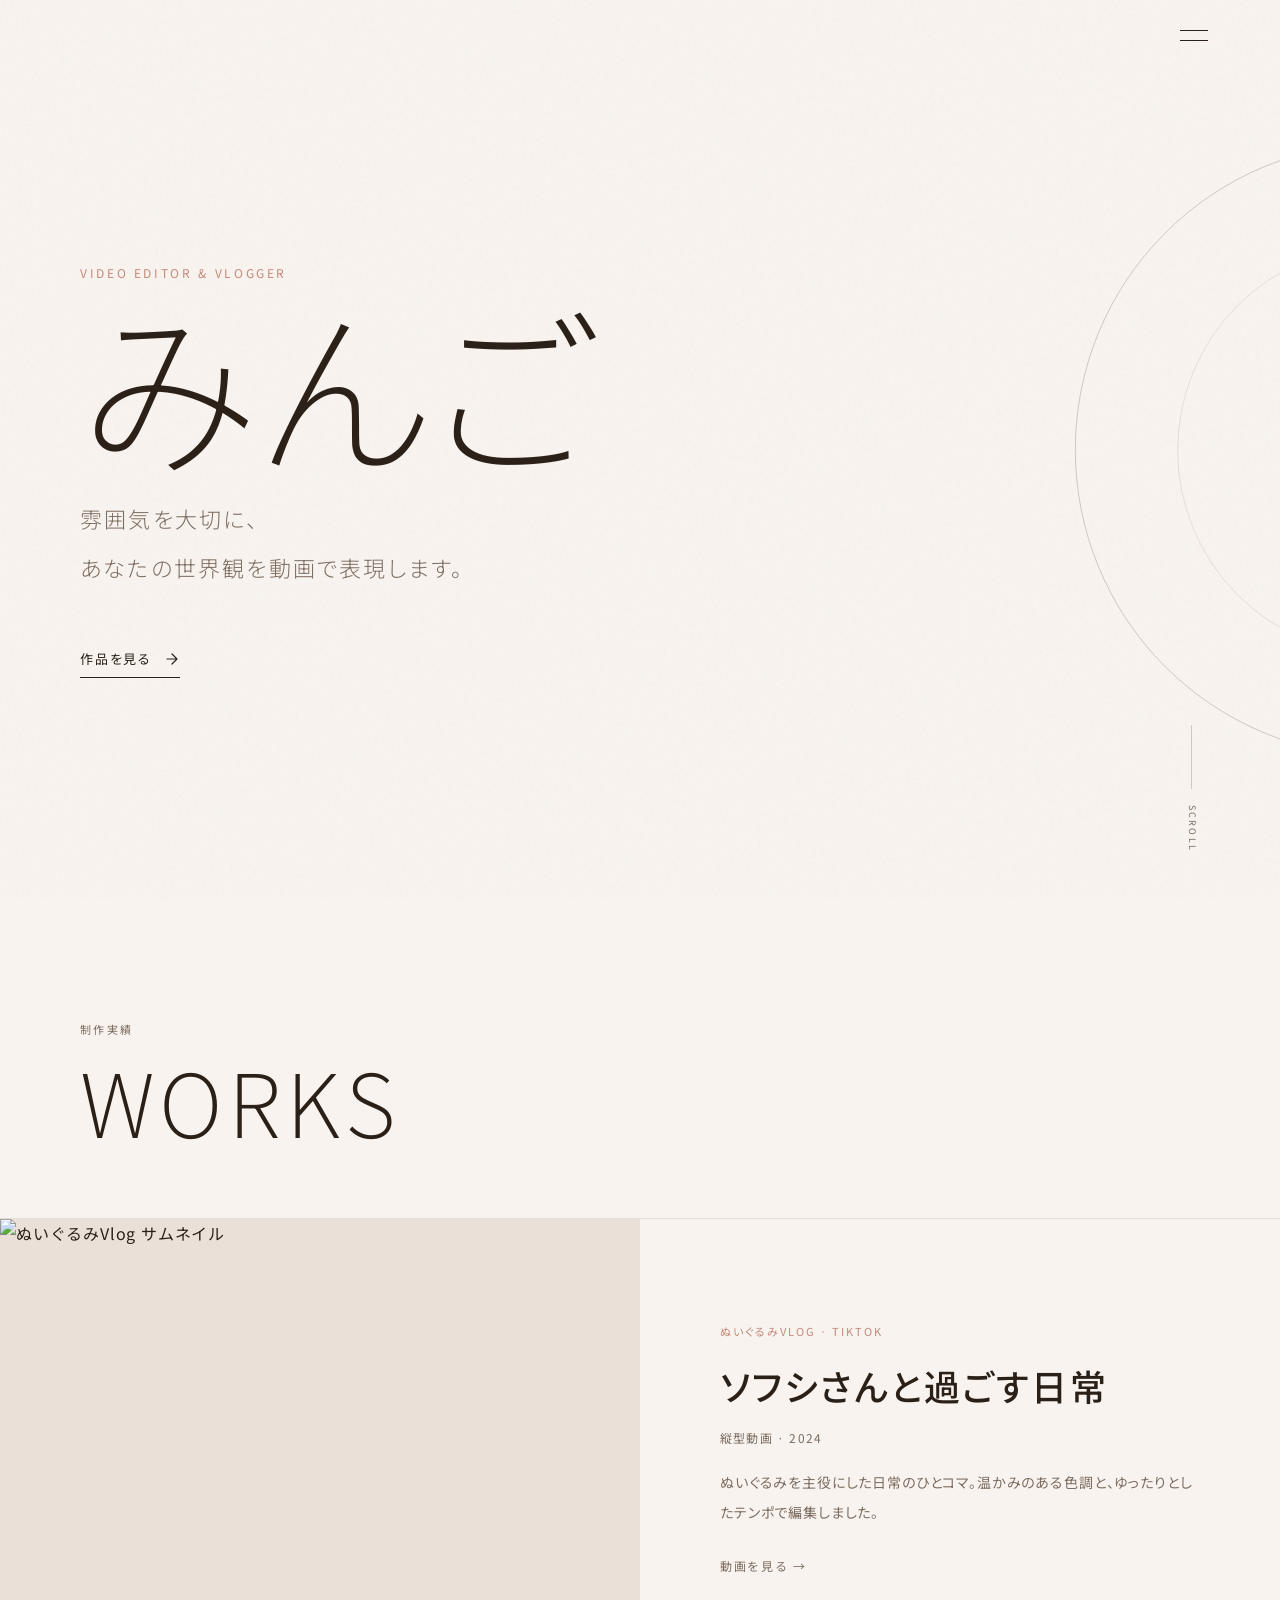
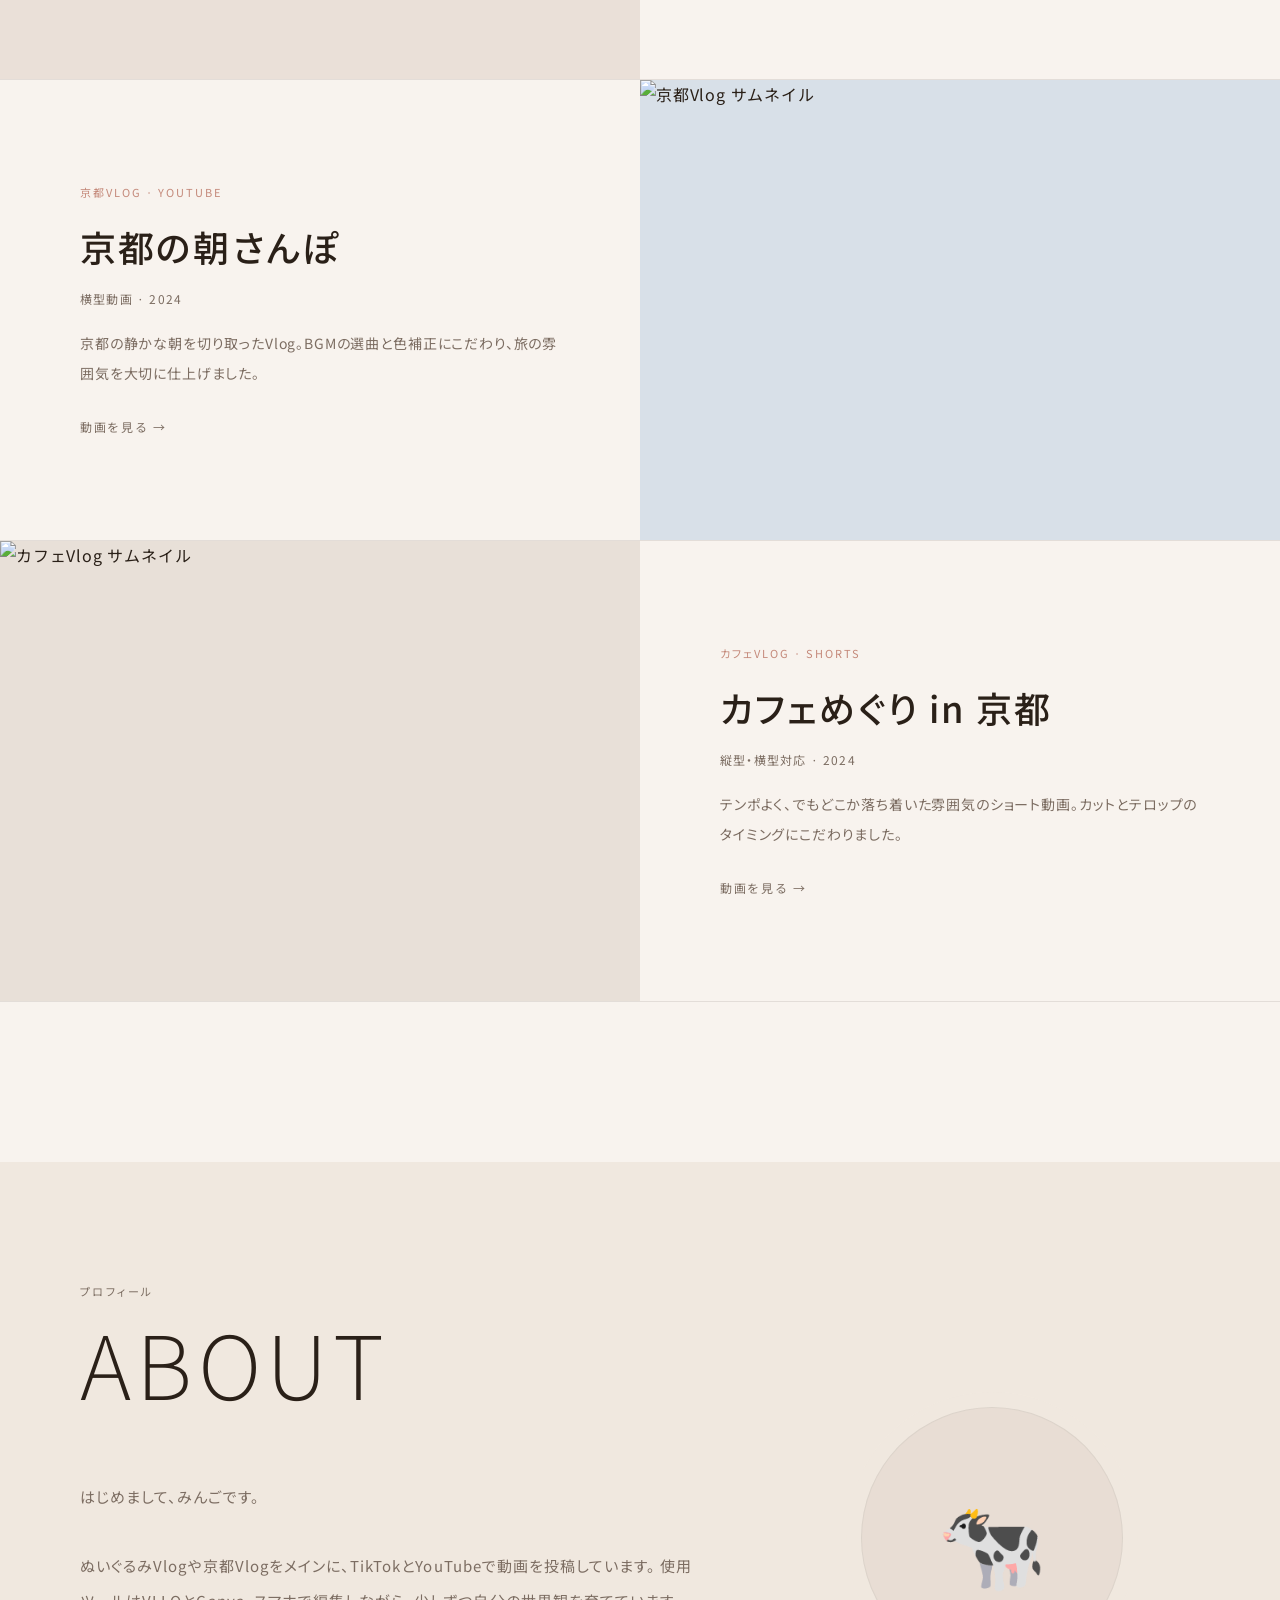
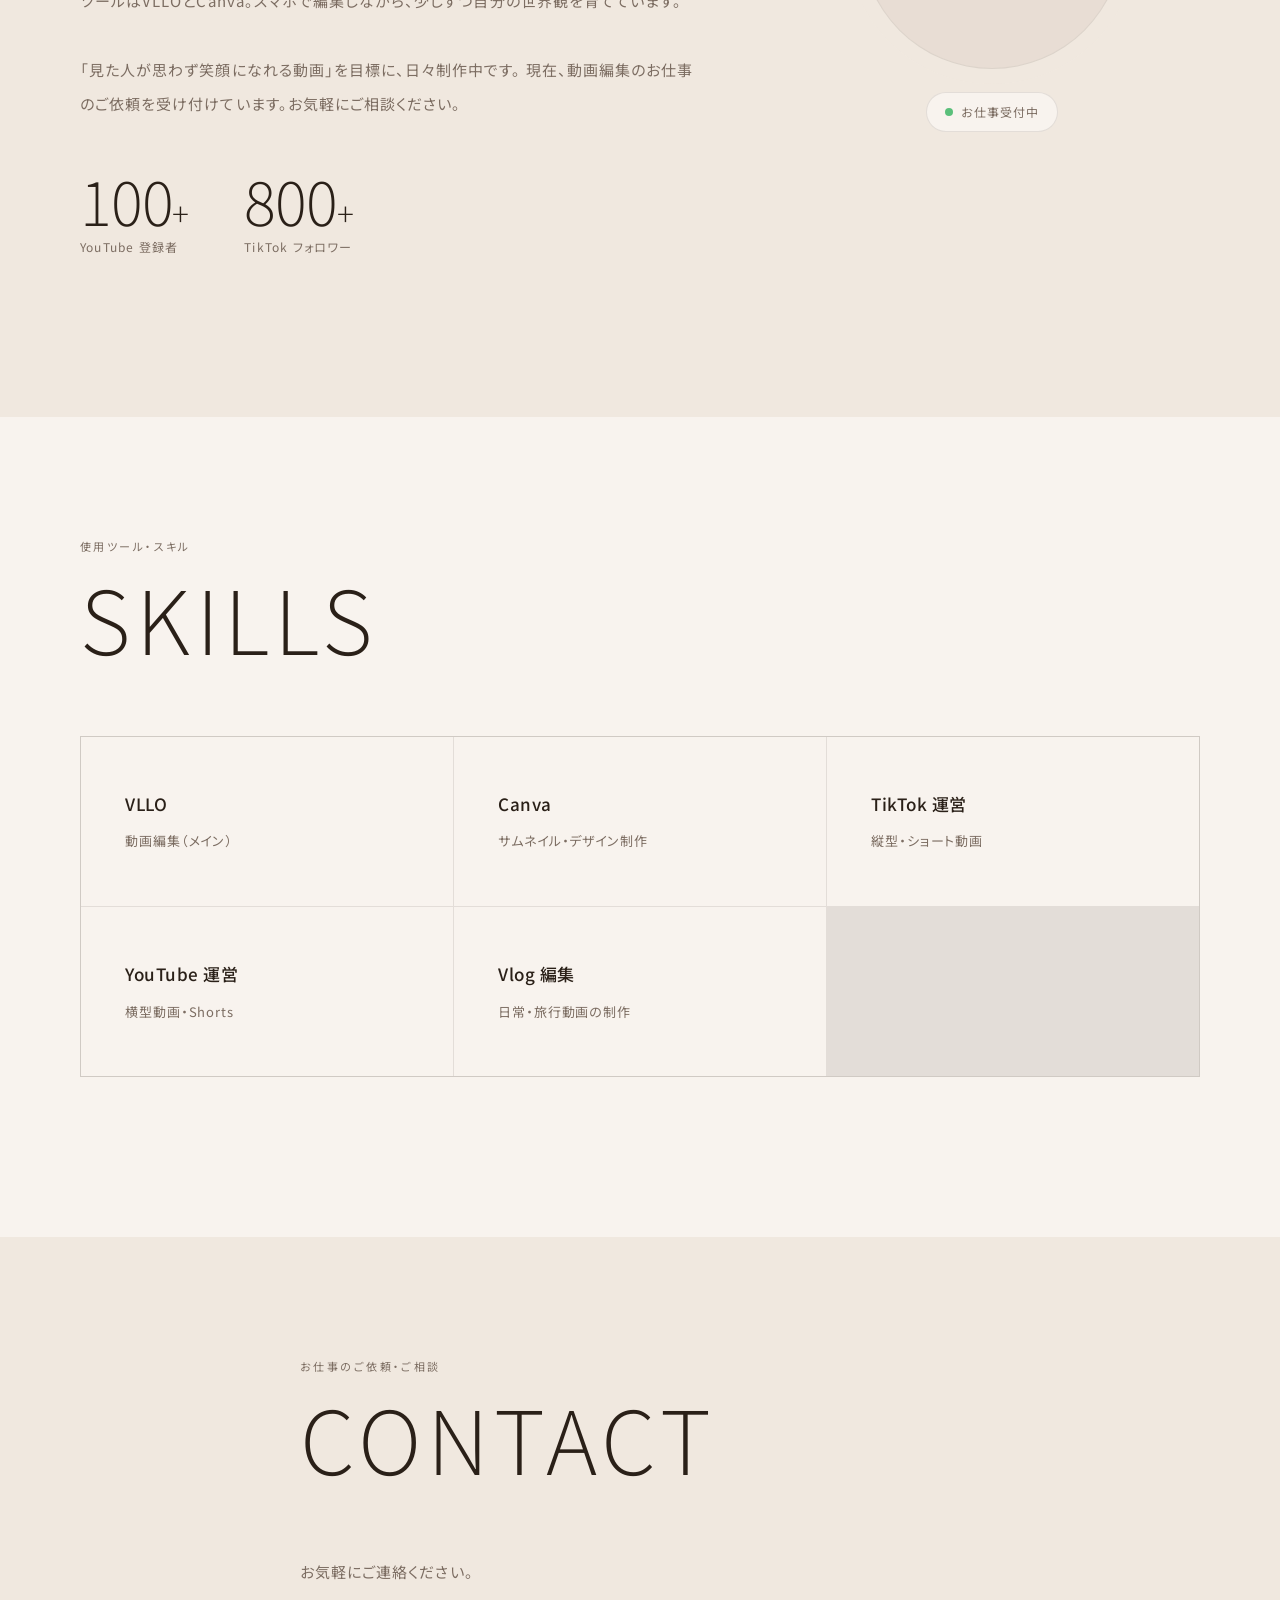
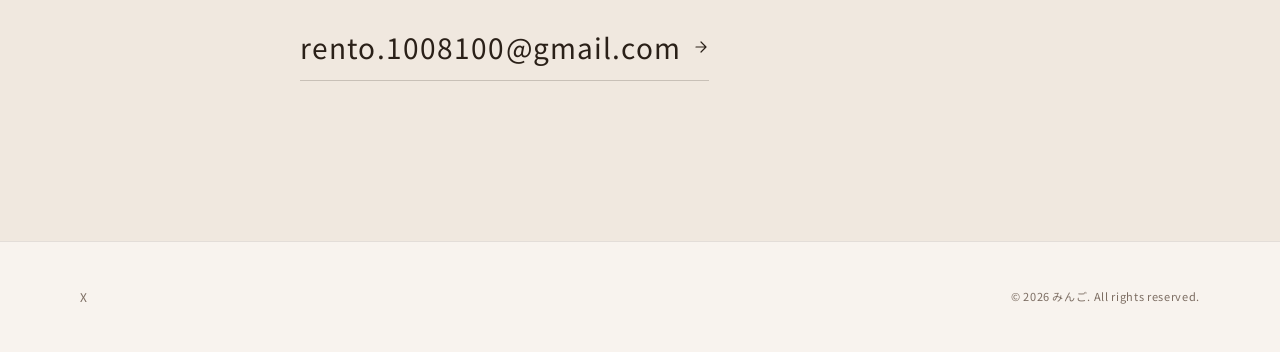
==== index.html @ 9e3ac6e1 "Add files via upload" ====
<!DOCTYPE html>
<html lang="ja">
<head>
  <meta charset="UTF-8">
  <meta name="viewport" content="width=device-width, initial-scale=1.0">
  <title>みんご | 動画編集ポートフォリオ</title>
  <meta name="description" content="みんご の動画編集ポートフォリオ。ぬいぐるみVlog・京都Vlogを中心に、TikTok・YouTubeで活動中。動画編集のご依頼受付中。">
  <meta property="og:title" content="みんご | 動画編集ポートフォリオ">
  <meta property="og:description" content="ぬいぐるみVlog・京都Vlogを中心に活動する動画編集者。TikTok・YouTube運営中。お仕事受付中。">
  <meta property="og:type" content="website">
  <meta property="og:locale" content="ja_JP">
  <!-- og:image / twitter:image: Canvaなどで作成した 1200×630px の画像URLを設定してください -->
  <!-- <meta property="og:image" content="https://yourdomain.com/og-image.png"> -->
  <!-- <meta name="twitter:image" content="https://yourdomain.com/og-image.png"> -->
  <meta name="twitter:card" content="summary_large_image">
  <meta name="twitter:site" content="@mingo_douga">
  <meta name="theme-color" content="#F8F3EE">
  <!-- Inline SVG favicon -->
  <link rel="icon" href="data:image/svg+xml,<svg xmlns='http://www.w3.org/2000/svg' viewBox='0 0 32 32'><text y='26' font-size='28'>🐄</text></svg>">
  <link rel="preconnect" href="https://fonts.googleapis.com">
  <link rel="preconnect" href="https://fonts.gstatic.com" crossorigin>
  <link href="https://fonts.googleapis.com/css2?family=Noto+Sans+JP:wght@300;400;500&display=swap" rel="stylesheet">
  <link rel="stylesheet" href="style.css">
</head>
<body>

  <!-- Loading Screen -->
  <div class="loader" id="loader">
    <div class="loader__bar"></div>
    <span class="loader__count" id="loaderCount">0</span>
  </div>

  <!-- Navigation -->
  <header class="nav" id="nav">
    <button class="nav__toggle" id="navToggle" aria-label="メニューを開く">
      <span class="toggle-line"></span>
      <span class="toggle-line"></span>
    </button>
  </header>

  <!-- Overlay Navigation -->
  <div class="nav-overlay" id="navOverlay" role="dialog" aria-modal="true" aria-label="ナビゲーションメニュー" aria-hidden="true">
    <nav class="nav-overlay__inner">
      <ul class="nav-overlay__list">
        <li><a href="#works"   class="nav-overlay__link" data-num="01">WORKS</a></li>
        <li><a href="#about"   class="nav-overlay__link" data-num="02">ABOUT</a></li>
        <li><a href="#skills"  class="nav-overlay__link" data-num="03">SKILLS</a></li>
        <li><a href="#contact" class="nav-overlay__link" data-num="04">CONTACT</a></li>
      </ul>
      <div class="nav-overlay__footer">
        <a href="https://x.com/mingo_douga" target="_blank" rel="noopener">X (Twitter)</a>
      </div>
    </nav>
  </div>

  <main>

    <!-- ─── HERO ─── -->
    <section class="hero" id="home" aria-labelledby="heroHeading">
      <div class="hero__content">
        <span class="hero__eyebrow fade-up">Video Editor &amp; Vlogger</span>
        <h1 class="hero__name fade-up" id="heroHeading">みんご</h1>
        <p class="hero__tagline fade-up">
          雰囲気を大切に、<br>あなたの世界観を<br class="sp-only">動画で表現します。
        </p>
        <a href="#works" class="hero__btn fade-up">
          <span>作品を見る</span>
          <svg width="16" height="16" viewBox="0 0 16 16" fill="none">
            <path d="M3 8h10M8 3l5 5-5 5" stroke="currentColor" stroke-width="1.2" stroke-linecap="round" stroke-linejoin="round"/>
          </svg>
        </a>
      </div>
      <div class="hero__deco" aria-hidden="true">
        <div class="hero__ring hero__ring--1"></div>
        <div class="hero__ring hero__ring--2"></div>
      </div>
      <div class="hero__scroll-hint" aria-hidden="true">
        <div class="scroll-line"></div>
        <span>SCROLL</span>
      </div>
    </section>

    <!-- ─── WORKS ─── -->
    <section class="works" id="works" aria-labelledby="worksHeading">
      <div class="section-head reveal">
        <span class="section-label">制作実績</span>
        <h2 class="section-title" id="worksHeading">WORKS</h2>
      </div>

      <div class="works__list">

        <article class="work-item reveal">
          <div class="work-item__media">
            <div class="work-item__thumb" style="--thumb-bg:#EAE0D8;">
              <div class="work-item__overlay">
                <button class="play-btn" aria-label="動画を再生">
                  <svg width="18" height="22" viewBox="0 0 18 22" fill="none" aria-hidden="true">
                    <path d="M1 1l16 10L1 21V1z" stroke="currentColor" stroke-width="1.5" stroke-linejoin="round"/>
                  </svg>
                </button>
              </div>
              <img src="https://placehold.co/800x600/EAE0D8/7A6D65?text=Work+01" alt="ぬいぐるみVlog サムネイル" loading="lazy">
            </div>
          </div>
          <div class="work-item__body">
            <span class="work-tag">ぬいぐるみVlog · TikTok</span>
            <h3 class="work-title">ソフシさんと過ごす日常</h3>
            <p class="work-meta">縦型動画 · 2024</p>
            <p class="work-desc">ぬいぐるみを主役にした日常のひとコマ。温かみのある色調と、ゆったりとしたテンポで編集しました。</p>
            <a href="#" class="work-link">動画を見る →</a>
          </div>
        </article>

        <article class="work-item work-item--flip reveal">
          <div class="work-item__media">
            <div class="work-item__thumb" style="--thumb-bg:#D8E0E8;">
              <div class="work-item__overlay">
                <button class="play-btn" aria-label="動画を再生">
                  <svg width="18" height="22" viewBox="0 0 18 22" fill="none" aria-hidden="true">
                    <path d="M1 1l16 10L1 21V1z" stroke="currentColor" stroke-width="1.5" stroke-linejoin="round"/>
                  </svg>
                </button>
              </div>
              <img src="https://placehold.co/800x600/D8E0E8/5A6870?text=Work+02" alt="京都Vlog サムネイル" loading="lazy">
            </div>
          </div>
          <div class="work-item__body">
            <span class="work-tag">京都Vlog · YouTube</span>
            <h3 class="work-title">京都の朝さんぽ</h3>
            <p class="work-meta">横型動画 · 2024</p>
            <p class="work-desc">京都の静かな朝を切り取ったVlog。BGMの選曲と色補正にこだわり、旅の雰囲気を大切に仕上げました。</p>
            <a href="#" class="work-link">動画を見る →</a>
          </div>
        </article>

        <article class="work-item reveal">
          <div class="work-item__media">
            <div class="work-item__thumb" style="--thumb-bg:#E8E0D8;">
              <div class="work-item__overlay">
                <button class="play-btn" aria-label="動画を再生">
                  <svg width="18" height="22" viewBox="0 0 18 22" fill="none" aria-hidden="true">
                    <path d="M1 1l16 10L1 21V1z" stroke="currentColor" stroke-width="1.5" stroke-linejoin="round"/>
                  </svg>
                </button>
              </div>
              <img src="https://placehold.co/800x600/E8E0D8/7A6D65?text=Work+03" alt="カフェVlog サムネイル" loading="lazy">
            </div>
          </div>
          <div class="work-item__body">
            <span class="work-tag">カフェVlog · Shorts</span>
            <h3 class="work-title">カフェめぐり in 京都</h3>
            <p class="work-meta">縦型・横型対応 · 2024</p>
            <p class="work-desc">テンポよく、でもどこか落ち着いた雰囲気のショート動画。カットとテロップのタイミングにこだわりました。</p>
            <a href="#" class="work-link">動画を見る →</a>
          </div>
        </article>

      </div>
    </section>

    <!-- ─── ABOUT ─── -->
    <section class="about" id="about" aria-labelledby="aboutHeading">
      <div class="about__inner">
        <div class="about__text">
          <div class="section-head reveal">
            <span class="section-label">プロフィール</span>
            <h2 class="section-title" id="aboutHeading">ABOUT</h2>
          </div>
          <p class="about__body reveal">
            はじめまして、みんごです。<br><br>
            ぬいぐるみVlogや京都Vlogをメインに、TikTokとYouTubeで動画を投稿しています。
            使用ツールはVLLOとCanva。スマホで編集しながら、少しずつ自分の世界観を育てています。<br><br>
            「見た人が思わず笑顔になれる動画」を目標に、日々制作中です。
            現在、動画編集のお仕事のご依頼を受け付けています。お気軽にご相談ください。
          </p>
          <div class="about__stats reveal">
            <div class="stat">
              <span class="stat__num">100<small>+</small></span>
              <span class="stat__label">YouTube 登録者</span>
            </div>
            <div class="stat">
              <span class="stat__num">800<small>+</small></span>
              <span class="stat__label">TikTok フォロワー</span>
            </div>
          </div>
        </div>
        <div class="about__visual reveal">
          <div class="about__avatar-wrap">
            <div class="about__avatar">🐄</div>
          </div>
          <div class="about__badge">
            <span class="badge-dot"></span>
            <span>お仕事受付中</span>
          </div>
        </div>
      </div>
    </section>

    <!-- ─── SKILLS ─── -->
    <section class="skills" id="skills" aria-labelledby="skillsHeading">
      <div class="section-head reveal">
        <span class="section-label">使用ツール・スキル</span>
        <h2 class="section-title" id="skillsHeading">SKILLS</h2>
      </div>
      <ul class="skills__grid" role="list">
        <li class="skill-card reveal">
          <span class="skill-name">VLLO</span>
          <span class="skill-desc">動画編集（メイン）</span>
        </li>
        <li class="skill-card reveal">
          <span class="skill-name">Canva</span>
          <span class="skill-desc">サムネイル・デザイン制作</span>
        </li>
        <li class="skill-card reveal">
          <span class="skill-name">TikTok 運営</span>
          <span class="skill-desc">縦型・ショート動画</span>
        </li>
        <li class="skill-card reveal">
          <span class="skill-name">YouTube 運営</span>
          <span class="skill-desc">横型動画・Shorts</span>
        </li>
        <li class="skill-card reveal">
          <span class="skill-name">Vlog 編集</span>
          <span class="skill-desc">日常・旅行動画の制作</span>
        </li>
      </ul>
    </section>

    <!-- ─── CONTACT ─── -->
    <section class="contact" id="contact" aria-labelledby="contactHeading">
      <div class="contact__inner">
        <div class="section-head reveal">
          <span class="section-label">お仕事のご依頼・ご相談</span>
          <h2 class="section-title" id="contactHeading">CONTACT</h2>
        </div>
        <p class="contact__lead reveal">お気軽にご連絡ください。</p>
        <a class="contact__email reveal" href="mailto:rento.1008100@gmail.com">
          rento.1008100@gmail.com
          <svg width="16" height="16" viewBox="0 0 16 16" fill="none" aria-hidden="true">
            <path d="M3 8h10M8 3l5 5-5 5" stroke="currentColor" stroke-width="1.2" stroke-linecap="round" stroke-linejoin="round"/>
          </svg>
        </a>
      </div>
    </section>

  </main>

  <!-- Footer -->
  <footer class="footer">
    <div class="footer__inner">
      <div class="footer__links">
        <a href="https://x.com/mingo_douga" target="_blank" rel="noopener">X</a>
      </div>
      <small class="footer__copy" id="footerCopy">© みんご. All rights reserved.</small>
    </div>
  </footer>

  <!-- Custom cursor dot -->
  <div class="cursor-dot" id="cursorDot" aria-hidden="true"></div>

  <script src="script.js"></script>
</body>
</html>
---- style.css ----
/* ==============================================
   CSS Custom Properties
   ============================================== */
:root {
  --bg:          #F8F3EE;
  --bg-alt:      #F0E8DF;
  --surface:     #E8DDD4;
  --text:        #2A2018;
  --text-sub:    #7C6D62;
  --accent:      #C4897A;
  --accent-lt:   #DDB5A8;
  --accent-dk:   #9E6D5E;
  --line:        rgba(42, 32, 24, 0.10);
  --line-strong: rgba(42, 32, 24, 0.20);
  --ease:        cubic-bezier(0.16, 1, 0.3, 1);
  --ease-in:     cubic-bezier(0.7, 0, 0.84, 0);
}

/* ==============================================
   Reset & Base
   ============================================== */
*, *::before, *::after {
  margin: 0;
  padding: 0;
  box-sizing: border-box;
}

html {
  font-size: 16px;
  -webkit-text-size-adjust: 100%;
}

@media (prefers-reduced-motion: no-preference) {
  html { scroll-behavior: smooth; }
}

body {
  background: var(--bg);
  color: var(--text);
  font-family: 'Noto Sans JP', -apple-system, sans-serif;
  line-height: 1.8;
  letter-spacing: 0.05em;
  overflow-x: hidden;
}

@media (pointer: fine) {
  body,
  .nav__toggle,
  .play-btn,
  .form-submit { cursor: none; }
}

/* Grain texture overlay for wabi-sabi feel */
body::before {
  content: '';
  position: fixed;
  inset: 0;
  background-image: url("data:image/svg+xml,%3Csvg viewBox='0 0 256 256' xmlns='http://www.w3.org/2000/svg'%3E%3Cfilter id='noise'%3E%3CfeTurbulence type='fractalNoise' baseFrequency='0.9' numOctaves='4' stitchTiles='stitch'/%3E%3C/filter%3E%3Crect width='100%25' height='100%25' filter='url(%23noise)' opacity='0.04'/%3E%3C/svg%3E");
  pointer-events: none;
  z-index: 1000;
  opacity: 0.5;
}

a {
  text-decoration: none;
  color: inherit;
}

/* Japanese proportional spacing */
:is(h1, h2, h3, p, span):lang(ja),
.hero__name, .work-title, .about__body,
.section-title, .contact__lead {
  font-feature-settings: "palt" 1;
  -webkit-font-feature-settings: "palt" 1;
}

img {
  display: block;
  width: 100%;
  height: 100%;
  object-fit: cover;
}

.sp-only { display: none; }

/* ==============================================
   Loading Screen
   ============================================== */
.loader {
  position: fixed;
  inset: 0;
  background: var(--text);
  z-index: 9999;
  display: flex;
  flex-direction: column;
  align-items: center;
  justify-content: center;
  gap: 24px;
  transition: opacity 600ms var(--ease), visibility 600ms;
}

.loader.done {
  opacity: 0;
  visibility: hidden;
  pointer-events: none;
}

.loader__bar {
  width: 200px;
  height: 1px;
  background: rgba(248, 243, 238, 0.15);
  position: relative;
  overflow: hidden;
}

.loader__bar::after {
  content: '';
  position: absolute;
  left: 0; top: 0;
  height: 100%;
  width: 0%;
  background: var(--accent-lt);
  transition: width 1.4s var(--ease);
}

.loader__bar.go::after {
  width: 100%;
}

.loader__count {
  font-family: 'Noto Sans JP', sans-serif;
  font-size: 72px;
  font-weight: 200;
  color: rgba(248, 243, 238, 0.9);
  letter-spacing: 0.05em;
  line-height: 1;
  min-width: 4ch;
  text-align: center;
}

/* ==============================================
   Custom Cursor
   ============================================== */
.cursor-dot {
  position: fixed;
  left: 0;
  top: 0;
  width: 8px;
  height: 8px;
  border-radius: 50%;
  background: var(--accent);
  pointer-events: none;
  z-index: 9998;
  transition: width 350ms var(--ease), height 350ms var(--ease),
              opacity 350ms ease, background 350ms ease;
  opacity: 0;
  mix-blend-mode: multiply;
}

.cursor-dot.active {
  width: 48px;
  height: 48px;
  opacity: 0.25;
  background: var(--text);
  mix-blend-mode: multiply;
}

/* ==============================================
   Navigation
   ============================================== */
.nav {
  position: fixed;
  top: 0;
  left: 0;
  right: 0;
  z-index: 200;
  display: flex;
  align-items: center;
  justify-content: flex-end;
  padding: 0 64px;
  height: 72px;
  transition: background 400ms ease, border-color 400ms ease;
  border-bottom: 1px solid transparent;
}

.nav.scrolled {
  background: rgba(248, 243, 238, 0.85);
  backdrop-filter: blur(16px);
  -webkit-backdrop-filter: blur(16px);
  border-color: var(--line);
}

.nav.overlay-open {
  background: transparent !important;
  border-color: transparent !important;
  backdrop-filter: none;
}


.nav__toggle {
  width: 44px;
  height: 44px;
  background: none;
  border: none;
  display: flex;
  flex-direction: column;
  justify-content: center;
  align-items: center;
  gap: 9px;
  padding: 0;
  position: relative;
  z-index: 201;
}

.nav__toggle:focus-visible {
  outline: 2px solid var(--accent);
  outline-offset: 2px;
  border-radius: 4px;
}

.toggle-line {
  display: block;
  width: 28px;
  height: 1px;
  background: var(--text);
  transform-origin: center;
  transition: transform 450ms var(--ease), background 400ms ease;
}

.nav.overlay-open .toggle-line { background: var(--bg); }

.nav__toggle.active .toggle-line:first-child {
  transform: translateY(4.5px) rotate(45deg);
}
.nav__toggle.active .toggle-line:last-child {
  transform: translateY(-4.5px) rotate(-45deg);
}

/* ==============================================
   Nav Overlay
   ============================================== */
.nav-overlay {
  position: fixed;
  inset: 0;
  background: var(--text);
  z-index: 190;
  display: flex;
  align-items: center;
  padding: 80px 10vw;
  opacity: 0;
  visibility: hidden;
  transition: opacity 500ms var(--ease), visibility 500ms;
}

.nav-overlay.active {
  opacity: 1;
  visibility: visible;
}

.nav-overlay__inner {
  display: flex;
  flex-direction: column;
  gap: 80px;
  height: 100%;
  justify-content: center;
}

.nav-overlay__list {
  list-style: none;
  display: flex;
  flex-direction: column;
  gap: 4px;
}

.nav-overlay__link {
  display: inline-flex;
  align-items: baseline;
  gap: 20px;
  font-family: 'Noto Sans JP', sans-serif;
  font-size: clamp(44px, 9vw, 108px);
  font-weight: 200;
  color: rgba(248, 243, 238, 0.7);
  letter-spacing: 0.04em;
  line-height: 1.1;
  transform: translateX(-20px);
  opacity: 0;
  transition: transform 600ms var(--ease), opacity 600ms var(--ease), color 200ms ease;
}

.nav-overlay.active .nav-overlay__link {
  transform: translateX(0);
  opacity: 1;
}

.nav-overlay__list li:nth-child(1) .nav-overlay__link { transition-delay: 80ms; }
.nav-overlay__list li:nth-child(2) .nav-overlay__link { transition-delay: 130ms; }
.nav-overlay__list li:nth-child(3) .nav-overlay__link { transition-delay: 180ms; }
.nav-overlay__list li:nth-child(4) .nav-overlay__link { transition-delay: 230ms; }

.nav-overlay__link::before {
  content: attr(data-num);
  font-size: 13px;
  font-family: 'Noto Sans JP', sans-serif;
  font-weight: 300;
  color: var(--accent-lt);
  letter-spacing: 0.1em;
  align-self: center;
  padding-bottom: 6px;
}

.nav-overlay__link:hover { color: var(--bg); }

.nav-overlay__footer {
  display: flex;
  gap: 32px;
  opacity: 0;
  transition: opacity 600ms ease 350ms;
}

.nav-overlay.active .nav-overlay__footer { opacity: 1; }

.nav-overlay__footer a {
  font-family: 'Noto Sans JP', sans-serif;
  font-size: 12px;
  letter-spacing: 0.12em;
  color: rgba(248, 243, 238, 0.45);
  transition: color 200ms ease;
}

.nav-overlay__footer a:hover { color: rgba(248, 243, 238, 0.85); }

/* ==============================================
   Reveal Animations
   ============================================== */
.reveal {
  opacity: 0;
  transform: translateY(32px);
  transition: opacity 900ms var(--ease), transform 900ms var(--ease);
}

.reveal.in-view {
  opacity: 1;
  transform: translateY(0);
}

/* fade-up for hero (no IntersectionObserver — triggered by JS) */
.fade-up {
  opacity: 0;
  transform: translateY(24px);
  transition: opacity 900ms var(--ease), transform 900ms var(--ease);
}
.fade-up.in {
  opacity: 1;
  transform: translateY(0);
}

/* ==============================================
   Section Common
   ============================================== */
.section-label {
  display: block;
  font-family: 'Noto Sans JP', sans-serif;
  font-size: 11px;
  letter-spacing: 0.22em;
  text-transform: uppercase;
  color: var(--text-sub);
  margin-bottom: 14px;
}

.section-title {
  font-family: 'Noto Sans JP', sans-serif;
  font-size: clamp(44px, 7vw, 88px);
  font-weight: 200;
  letter-spacing: 0.06em;
  line-height: 1.05;
  color: var(--text);
}

.section-head {
  margin-bottom: 72px;
}

/* ==============================================
   Hero
   ============================================== */
.hero {
  min-height: 100svh;
  display: flex;
  align-items: center;
  padding: 120px 80px 80px;
  position: relative;
  overflow: hidden;
  background: var(--bg);
}

.hero__content {
  position: relative;
  z-index: 2;
  max-width: 800px;
}

.hero__eyebrow {
  display: block;
  font-family: 'Noto Sans JP', sans-serif;
  font-size: 12px;
  letter-spacing: 0.22em;
  text-transform: uppercase;
  color: var(--accent);
  margin-bottom: 20px;
}

.hero__name {
  font-family: 'Noto Sans JP', sans-serif;
  font-size: clamp(80px, 16vw, 180px);
  font-weight: 200;
  letter-spacing: 0.02em;
  line-height: 0.88;
  overflow-wrap: break-word;
  color: var(--text);
  margin-bottom: 32px;
}

.hero__tagline {
  font-family: 'Noto Sans JP', sans-serif;
  font-size: clamp(16px, 2.2vw, 22px);
  font-weight: 300;
  color: var(--text-sub);
  line-height: 2.2;
  letter-spacing: 0.1em;
  margin-bottom: 52px;
}

.hero__btn {
  display: inline-flex;
  align-items: center;
  gap: 12px;
  font-family: 'Noto Sans JP', sans-serif;
  font-size: 13px;
  letter-spacing: 0.14em;
  color: var(--text);
  padding-bottom: 6px;
  border-bottom: 1px solid currentColor;
  transition: color 300ms ease, gap 300ms var(--ease), border-color 300ms ease;
}

.hero__btn:hover {
  color: var(--accent);
  gap: 18px;
}

/* Decorative rings */
.hero__deco {
  position: absolute;
  right: -8vw;
  top: 50%;
  transform: translateY(-50%);
  z-index: 1;
  pointer-events: none;
}

.hero__ring {
  border-radius: 50%;
  border: 1px solid var(--line-strong);
  position: absolute;
  top: 50%; left: 50%;
  transform: translate(-50%, -50%);
}

.hero__ring--1 {
  width: 48vw;
  height: 48vw;
  max-width: 640px;
  max-height: 640px;
}

.hero__ring--2 {
  width: 32vw;
  height: 32vw;
  max-width: 420px;
  max-height: 420px;
  border-color: var(--line);
}

/* Scroll hint */
.hero__scroll-hint {
  position: absolute;
  bottom: 48px;
  right: 80px;
  display: flex;
  flex-direction: column;
  align-items: center;
  gap: 16px;
  z-index: 2;
  opacity: 1;
}

@media (prefers-reduced-motion: no-preference) {
  .hero__scroll-hint {
    opacity: 0;
    animation: fadeIn 1s var(--ease) 1.6s forwards;
  }

  @keyframes fadeIn { to { opacity: 1; } }
}

.scroll-line {
  width: 1px;
  height: 64px;
  background: var(--line-strong);
  position: relative;
  overflow: hidden;
}

.scroll-line::after {
  content: '';
  position: absolute;
  top: -100%;
  left: 0;
  width: 100%;
  height: 100%;
  background: var(--accent);
}

@media (prefers-reduced-motion: no-preference) {
  .scroll-line::after {
    animation: scrollDrop 1.8s ease-in-out 2s infinite;
  }

  @keyframes scrollDrop {
    0%   { top: -100%; }
    50%  { top: 0; }
    100% { top: 100%; }
  }
}

.hero__scroll-hint span {
  font-family: 'Noto Sans JP', sans-serif;
  font-size: 9px;
  letter-spacing: 0.24em;
  color: var(--text-sub);
  writing-mode: vertical-rl;
}

/* ==============================================
   Works
   ============================================== */
.works {
  padding: 120px 0 160px;
}

.works .section-head { padding: 0 80px; }

.works__list {
  display: flex;
  flex-direction: column;
}

.work-item {
  display: grid;
  grid-template-columns: 1fr 1fr;
  border-top: 1px solid var(--line);
}

.work-item:last-child {
  border-bottom: 1px solid var(--line);
}

.work-item--flip { direction: rtl; }
.work-item--flip > * { direction: ltr; }

.work-item__media {
  position: relative;
  overflow: hidden;
}

.work-item__thumb {
  width: 100%;
  height: 100%;
  min-height: 460px;
  background: var(--thumb-bg, var(--surface));
  position: relative;
  overflow: hidden;
  transition: transform 700ms var(--ease);
}

.work-item:hover .work-item__thumb {
  transform: scale(1.025);
}

.work-item__thumb img {
  width: 100%;
  height: 100%;
  object-fit: cover;
  transition: transform 700ms var(--ease), filter 400ms ease;
}

.work-item:hover .work-item__thumb img {
  filter: saturate(1.1);
}

.work-item__overlay {
  position: absolute;
  inset: 0;
  display: flex;
  align-items: center;
  justify-content: center;
  background: rgba(42, 32, 24, 0);
  transition: background 400ms ease;
  z-index: 2;
}

.work-item:hover .work-item__overlay {
  background: rgba(42, 32, 24, 0.12);
}

.play-btn {
  width: 64px;
  height: 64px;
  border-radius: 50%;
  background: rgba(248, 243, 238, 0.92);
  display: flex;
  align-items: center;
  justify-content: center;
  color: var(--text);
  opacity: 0;
  transform: scale(0.8);
  transition: opacity 350ms ease, transform 350ms var(--ease);
  border: none;
}

.play-btn:focus-visible {
  outline: 2px solid var(--accent);
  outline-offset: 4px;
  opacity: 1;
  transform: scale(1);
}

.work-item:hover .play-btn {
  opacity: 1;
  transform: scale(1);
}

.work-item__body {
  display: flex;
  flex-direction: column;
  justify-content: center;
  padding: 64px 80px;
  background: var(--bg);
}

.work-tag {
  font-family: 'Noto Sans JP', sans-serif;
  font-size: 11px;
  letter-spacing: 0.18em;
  text-transform: uppercase;
  color: var(--accent);
  margin-bottom: 16px;
  display: block;
}

.work-title {
  font-family: 'Noto Sans JP', sans-serif;
  font-size: clamp(22px, 3vw, 36px);
  font-weight: 500;
  letter-spacing: 0.06em;
  line-height: 1.6;
  color: var(--text);
  margin-bottom: 12px;
}

.work-meta {
  font-family: 'Noto Sans JP', sans-serif;
  font-size: 12px;
  color: var(--text-sub);
  letter-spacing: 0.1em;
  margin-bottom: 20px;
}

.work-desc {
  font-family: 'Noto Sans JP', sans-serif;
  font-size: 14px;
  color: var(--text-sub);
  line-height: 2.1;
  letter-spacing: 0.06em;
  margin-bottom: 28px;
}

.work-link {
  font-family: 'Noto Sans JP', sans-serif;
  font-size: 12px;
  letter-spacing: 0.14em;
  color: var(--text-sub);
  display: inline-flex;
  align-items: center;
  gap: 6px;
  transition: color 250ms ease, gap 250ms var(--ease);
  align-self: flex-start;
}

.work-link:hover {
  color: var(--accent);
  gap: 10px;
}

/* ==============================================
   About
   ============================================== */
.about {
  padding: 120px 80px 160px;
  background: var(--bg-alt);
}

.about__inner {
  display: grid;
  grid-template-columns: 3fr 2fr;
  gap: 80px;
  align-items: center;
  max-width: 1200px;
  margin: 0 auto;
}

.about__body {
  font-family: 'Noto Sans JP', sans-serif;
  font-size: 15px;
  color: var(--text-sub);
  line-height: 2.3;
  letter-spacing: 0.07em;
  margin: 36px 0 48px;
}

.about__stats {
  display: flex;
  gap: 56px;
}

.stat {
  display: flex;
  flex-direction: column;
  gap: 6px;
}

.stat__num {
  font-family: 'Noto Sans JP', sans-serif;
  font-size: 60px;
  font-weight: 200;
  color: var(--text);
  line-height: 1;
  letter-spacing: -0.02em;
}

.stat__num small {
  font-size: 32px;
}

.stat__label {
  font-family: 'Noto Sans JP', sans-serif;
  font-size: 12px;
  color: var(--text-sub);
  letter-spacing: 0.1em;
}

.about__visual {
  display: flex;
  flex-direction: column;
  align-items: center;
  gap: 24px;
}

.about__avatar-wrap {
  width: 260px;
  height: 260px;
  border-radius: 50%;
  background: var(--surface);
  display: flex;
  align-items: center;
  justify-content: center;
  box-shadow: 0 0 0 1px var(--line), 0 0 0 16px var(--bg-alt);
  font-size: 88px;
  user-select: none;
}

.about__badge {
  display: inline-flex;
  align-items: center;
  gap: 8px;
  background: var(--bg);
  border: 1px solid var(--line);
  border-radius: 40px;
  padding: 8px 18px;
  font-family: 'Noto Sans JP', sans-serif;
  font-size: 12px;
  font-weight: 400;
  color: var(--text-sub);
  letter-spacing: 0.08em;
}

.badge-dot {
  width: 8px;
  height: 8px;
  border-radius: 50%;
  background: #5ABF7A;
  flex-shrink: 0;
}

@media (prefers-reduced-motion: no-preference) {
  .badge-dot {
    animation: badgePulse 2.2s ease infinite;
  }

  @keyframes badgePulse {
    0%, 100% { opacity: 1; transform: scale(1); }
    50% { opacity: 0.5; transform: scale(0.85); }
  }
}

/* ==============================================
   Skills
   ============================================== */
.skills {
  padding: 120px 80px 160px;
  background: var(--bg);
}

.skills__grid {
  display: grid;
  grid-template-columns: repeat(3, 1fr);
  gap: 1px;
  background: var(--line);
  border: 1px solid var(--line);
  max-width: 1200px;
  margin: 0 auto;
  list-style: none;
  padding: 0;
}

.skill-card {
  background: var(--bg);
  padding: 52px 44px;
  display: flex;
  flex-direction: column;
  gap: 10px;
  transition: background 350ms ease;
  position: relative;
  overflow: hidden;
}

.skill-card::after {
  content: '';
  position: absolute;
  bottom: 0; left: 44px;
  width: 0;
  height: 1px;
  background: var(--accent);
  transition: width 350ms var(--ease);
}

.skill-card:hover {
  background: var(--bg-alt);
}

.skill-card:hover::after {
  width: calc(100% - 88px);
}

.skill-name {
  font-family: 'Noto Sans JP', sans-serif;
  font-size: 17px;
  font-weight: 500;
  letter-spacing: 0.03em;
  color: var(--text);
}

.skill-desc {
  font-family: 'Noto Sans JP', sans-serif;
  font-size: 13px;
  color: var(--text-sub);
  letter-spacing: 0.07em;
  line-height: 1.9;
}

/* ==============================================
   Contact
   ============================================== */
.contact {
  padding: 120px 80px 160px;
  background: var(--bg-alt);
}

.contact__inner {
  max-width: 680px;
  margin: 0 auto;
}

.contact__lead {
  font-family: 'Noto Sans JP', sans-serif;
  font-size: 15px;
  color: var(--text-sub);
  line-height: 2.3;
  letter-spacing: 0.07em;
  margin: 28px 0 32px;
}

.contact__email {
  display: inline-flex;
  align-items: center;
  gap: 12px;
  font-family: 'Noto Sans JP', sans-serif;
  font-size: clamp(18px, 3vw, 28px);
  letter-spacing: 0.04em;
  color: var(--text);
  border-bottom: 1px solid var(--line-strong);
  padding-bottom: 8px;
  transition: color 300ms ease, gap 300ms var(--ease), border-color 300ms ease;
}

.contact__email:hover {
  color: var(--accent);
  border-color: var(--accent);
  gap: 20px;
}

.contact__form {
  display: flex;
  flex-direction: column;
  gap: 32px;
}

.form-row {
  display: flex;
  flex-direction: column;
  gap: 8px;
}

.form-label {
  font-family: 'Noto Sans JP', sans-serif;
  font-size: 13px;
  color: var(--text-sub);
  letter-spacing: 0.09em;
}

.req { color: var(--accent); }

.form-input {
  width: 100%;
  padding: 14px 0;
  background: transparent;
  border: none;
  border-bottom: 1px solid var(--line-strong);
  font-family: 'Noto Sans JP', sans-serif;
  font-size: 15px;
  color: var(--text);
  outline: none;
  transition: border-color 300ms ease;
  letter-spacing: 0.06em;
  line-height: 1.7;
  cursor: text;
}

.form-input:focus,
.form-input:focus-visible {
  border-color: var(--accent);
  outline: none;
}

.form-input::placeholder {
  color: var(--accent-lt);
  opacity: 0.8;
}

.select-wrap {
  position: relative;
}

.form-select {
  appearance: none;
  -webkit-appearance: none;
  cursor: pointer;
  padding-right: 28px;
}

.select-arrow {
  position: absolute;
  right: 4px;
  bottom: 18px;
  color: var(--text-sub);
  pointer-events: none;
}

.form-textarea {
  resize: none;
  line-height: 1.9;
  min-height: 120px;
}

.form-submit {
  display: inline-flex;
  align-items: center;
  gap: 12px;
  align-self: flex-start;
  margin-top: 8px;
  padding: 16px 44px;
  background: var(--text);
  color: var(--bg);
  border: none;
  font-family: 'Noto Sans JP', sans-serif;
  font-size: 14px;
  letter-spacing: 0.14em;
  transition: background 300ms ease, color 300ms ease, gap 300ms var(--ease);
}

.form-submit:hover {
  background: var(--accent);
  gap: 18px;
}

.form-submit.sent {
  background: #5ABF7A;
  pointer-events: none;
}

/* ==============================================
   Footer
   ============================================== */
.footer {
  padding: 44px 80px;
  border-top: 1px solid var(--line);
  background: var(--bg);
}

.footer__inner {
  display: flex;
  align-items: center;
  justify-content: space-between;
  gap: 16px;
  flex-wrap: wrap;
}

.footer__logo {
  font-family: 'Noto Sans JP', sans-serif;
  font-size: 18px;
  font-weight: 300;
  letter-spacing: 0.14em;
  color: var(--text);
}

.footer__links {
  display: flex;
  gap: 32px;
}

.footer__links a {
  font-family: 'Noto Sans JP', sans-serif;
  font-size: 12px;
  letter-spacing: 0.12em;
  color: var(--text-sub);
  transition: color 250ms ease;
}

.footer__links a:hover { color: var(--text); }

.footer__copy {
  font-family: 'Noto Sans JP', sans-serif;
  font-size: 11px;
  color: var(--text-sub);
  letter-spacing: 0.06em;
}


/* ==============================================
   Reduced Motion — Accessibility
   ============================================== */
@media (prefers-reduced-motion: reduce) {
  *, *::before, *::after {
    animation-duration: 0.01ms !important;
    transition-duration: 0.01ms !important;
  }

  .reveal, .fade-up {
    opacity: 1;
    transform: none;
  }

  .cursor-dot { display: none; }
  .hero__scroll-hint { opacity: 1; }
}

/* ==============================================
   Print
   ============================================== */
@media print {
  .nav, .loader, .cursor-dot, .hero__scroll-hint,
  .nav-overlay, .nav__toggle { display: none; }
  body { background: #fff; color: #000; }
}

/* ==============================================
   Responsive — Tablet & Mobile
   ============================================== */
@media (max-width: 1024px) {
  .nav { padding: 0 40px; }

  .hero { padding: 100px 40px 80px; }
  .hero__scroll-hint { right: 40px; }
  .hero__deco { display: none; }

  .works .section-head { padding: 0 40px; }
  .work-item__body { padding: 48px 40px; }

  .about { padding: 80px 40px 120px; }
  .about__inner { gap: 48px; }

  .skills { padding: 80px 40px 120px; }

  .contact { padding: 80px 40px 120px; }

  .footer { padding: 40px 40px; }
}

@media (max-width: 768px) {
  .cursor-dot { display: none; }
  .sp-only { display: block; }

  .nav { padding: 0 24px; height: 60px; }

  .nav-overlay { padding: 80px 7vw; }

  .hero {
    padding: 90px 24px 100px;
    align-items: flex-end;
  }

  .hero__scroll-hint { right: 24px; bottom: 28px; }

  .works .section-head { padding: 0 24px; }
  .work-item {
    grid-template-columns: 1fr;
    direction: ltr !important;
  }

  .work-item__thumb { min-height: 260px; }
  .work-item__body { padding: 36px 24px; }
  .work-item--flip { direction: ltr; }
  .work-item--flip > * { direction: ltr; }

  .about {
    padding: 80px 24px 100px;
  }

  .about__inner {
    grid-template-columns: 1fr;
    gap: 48px;
  }

  .about__visual { order: -1; }
  .about__avatar-wrap { width: 180px; height: 180px; font-size: 60px; }
  .about__stats { gap: 36px; }

  .skills { padding: 80px 24px 100px; }
  .skills__grid { grid-template-columns: 1fr 1fr; }

  .contact { padding: 80px 24px 100px; }
  .contact__inner { max-width: 100%; }

  .footer { padding: 36px 24px; }
  .footer__inner { flex-direction: column; align-items: flex-start; gap: 12px; }
}

@media (max-width: 480px) {
  .skills__grid { grid-template-columns: 1fr; }
  .skill-card { padding: 36px 28px; }
  .skill-card::after { left: 28px; }
  .skill-card:hover::after { width: calc(100% - 56px); }
}
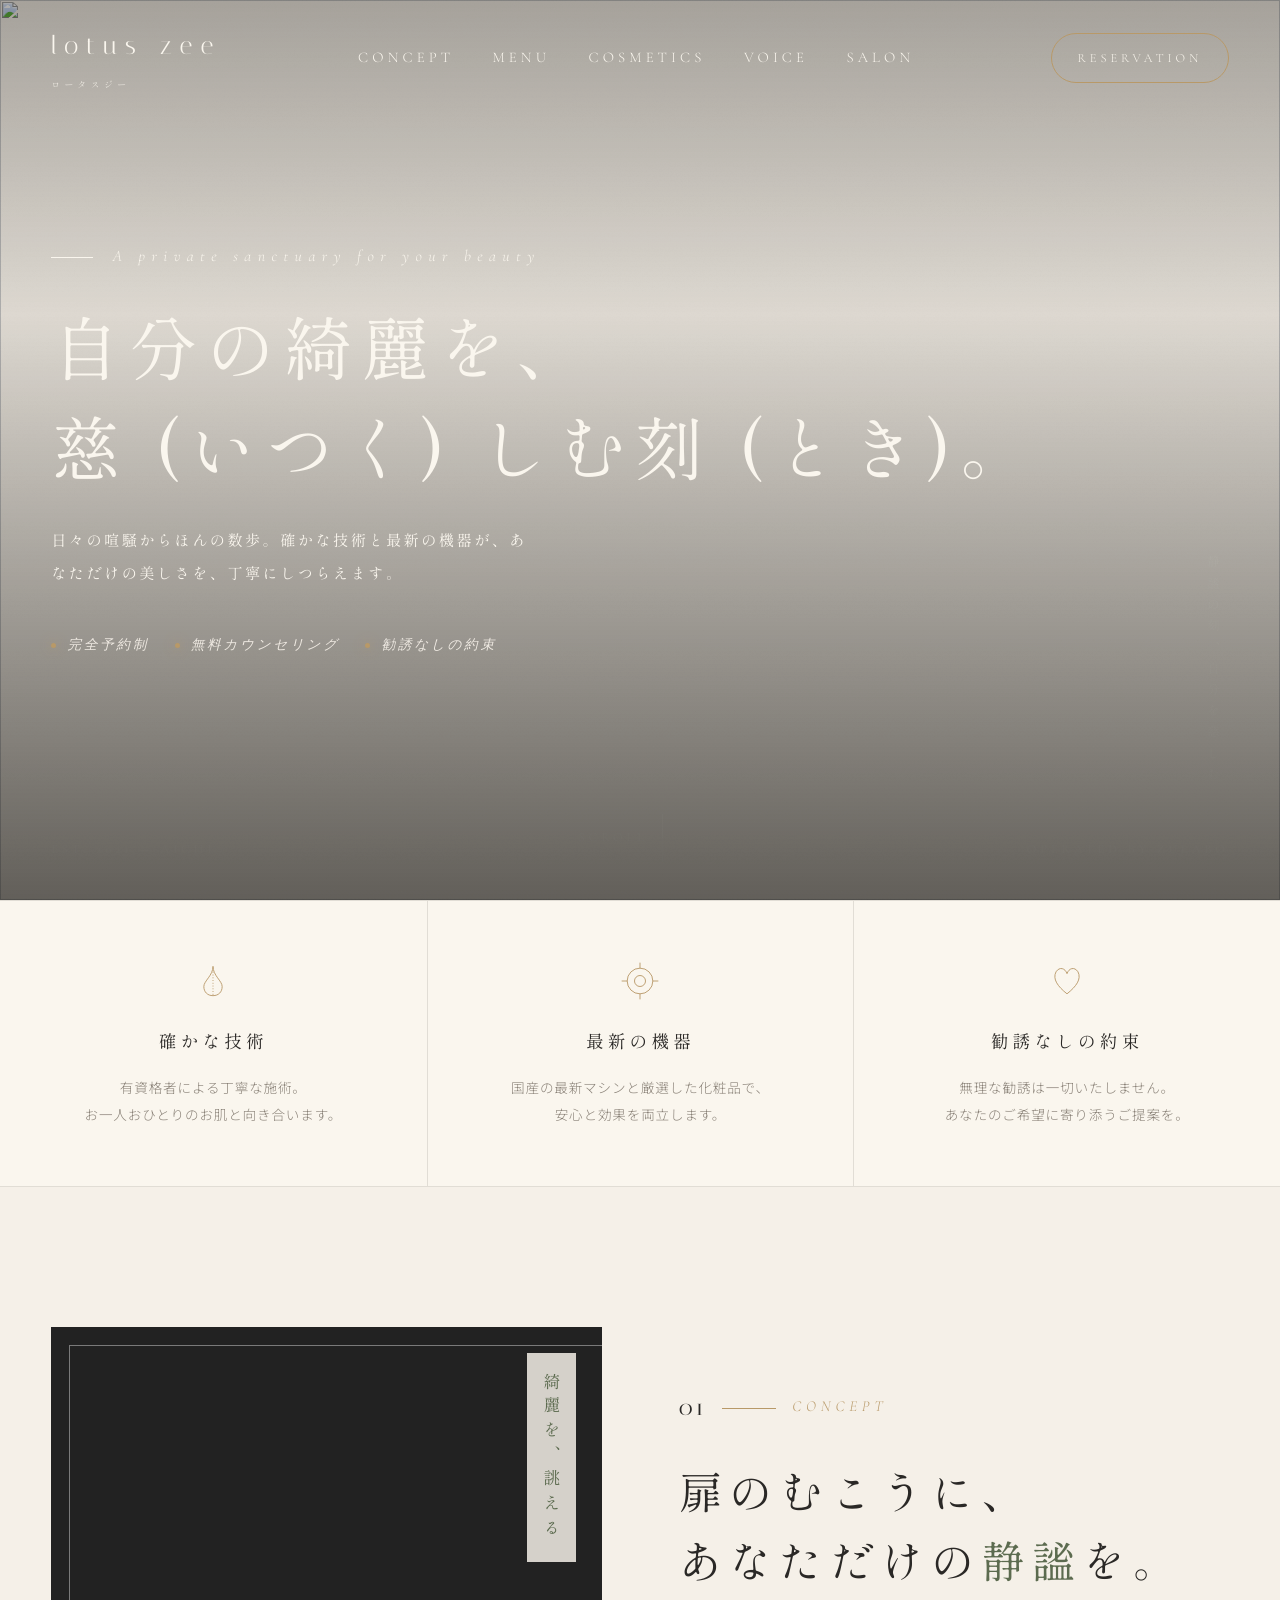
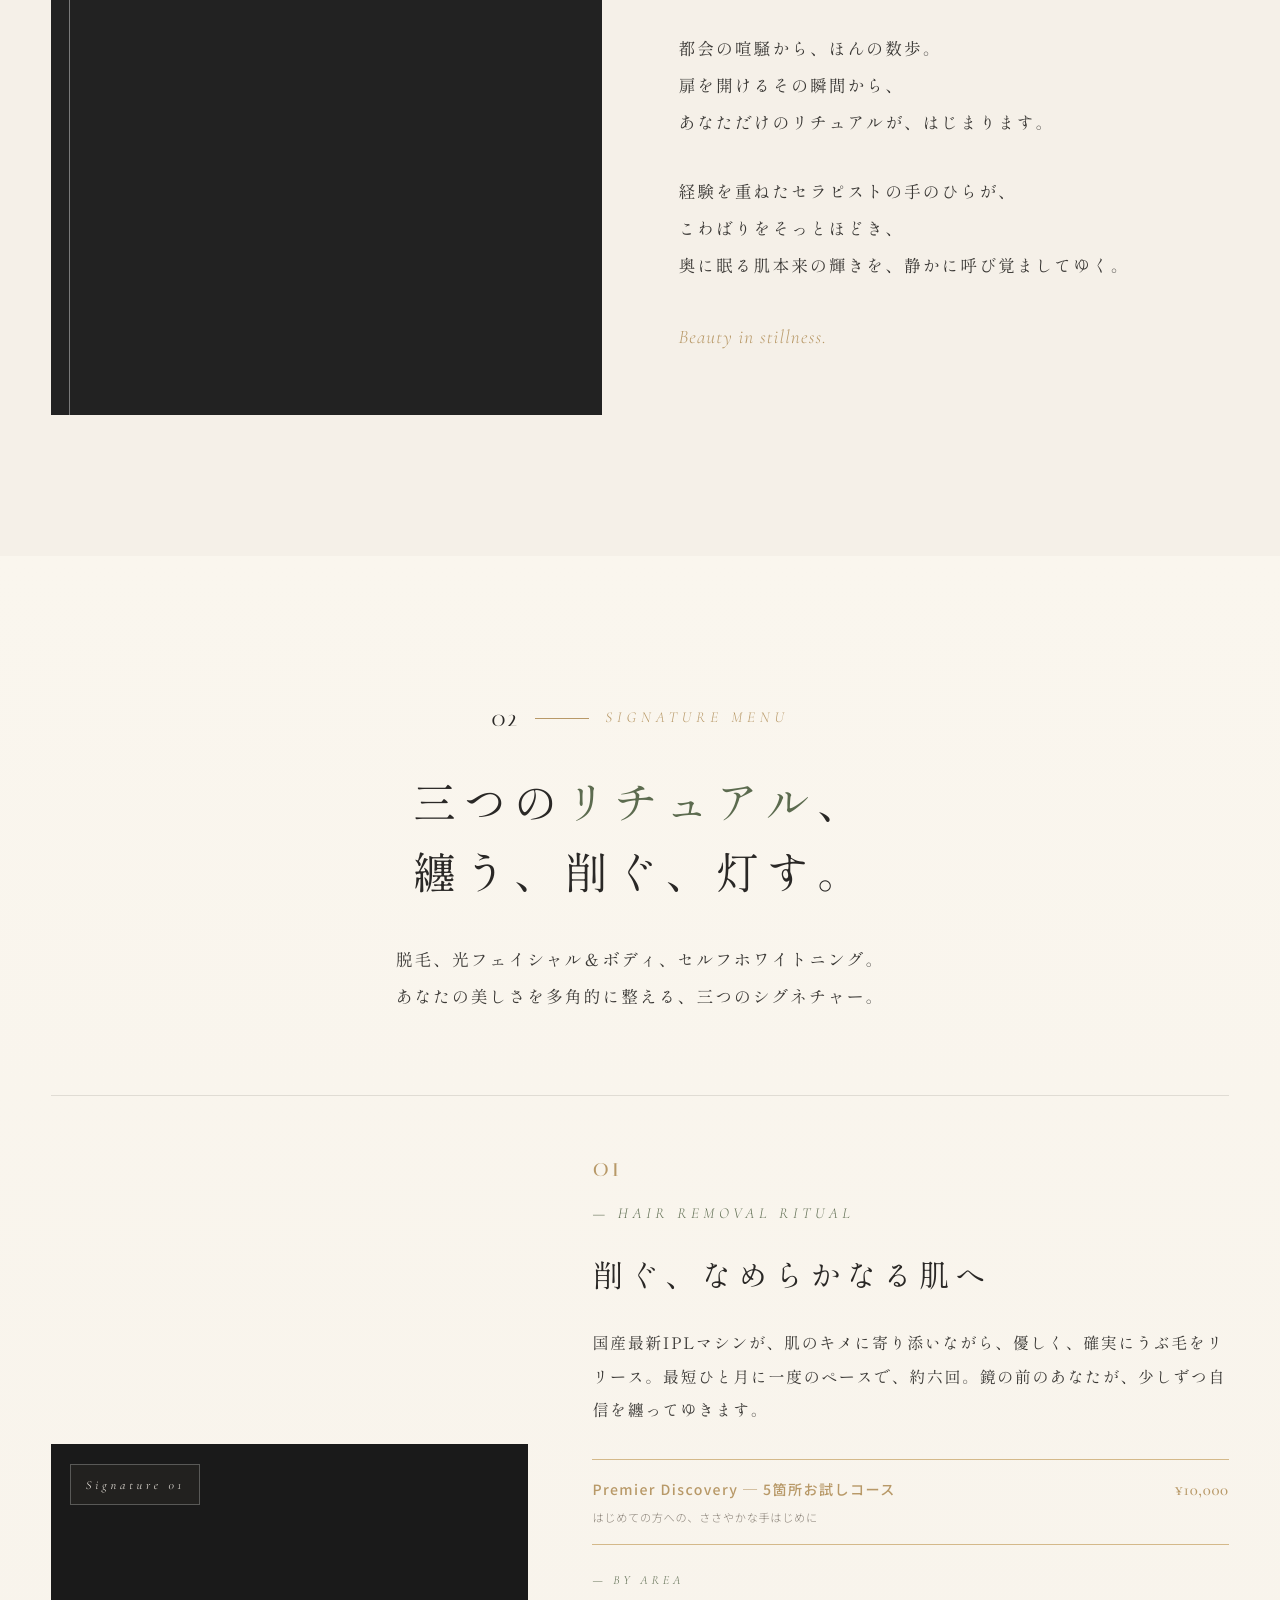
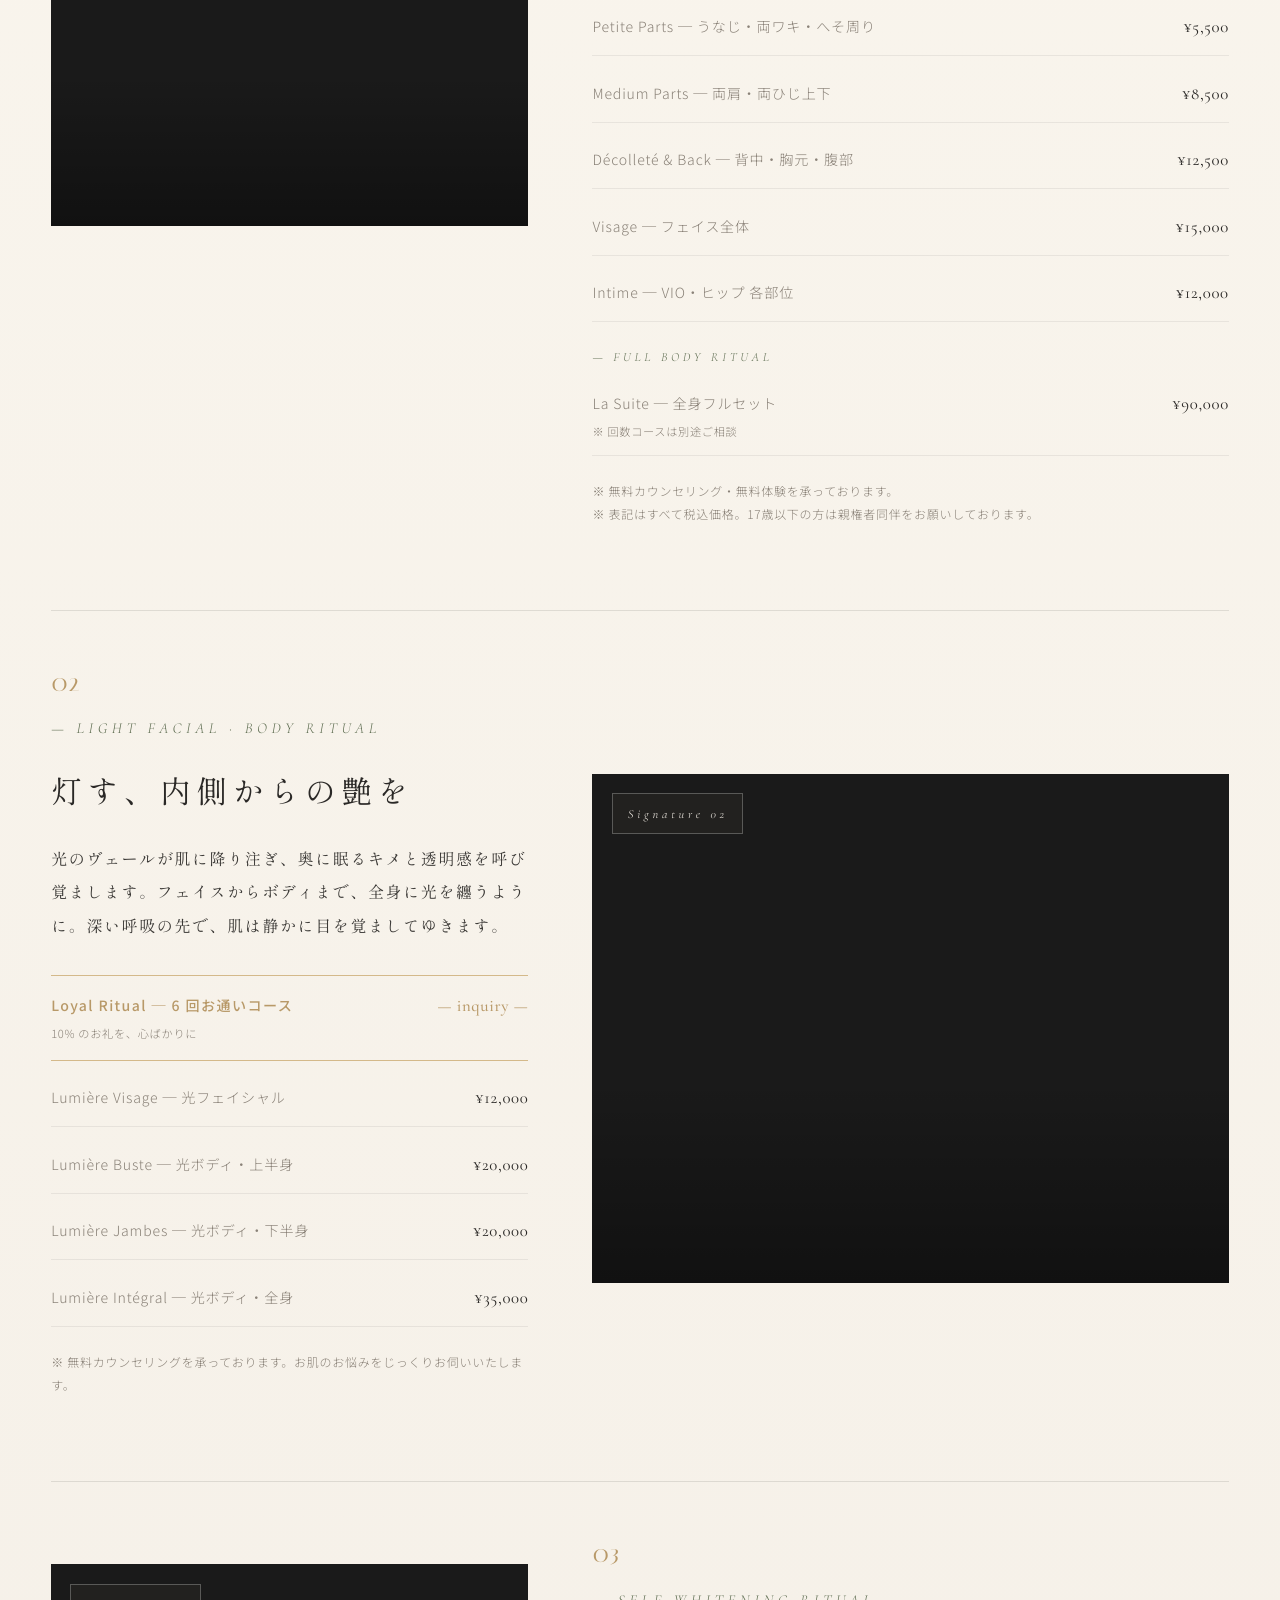
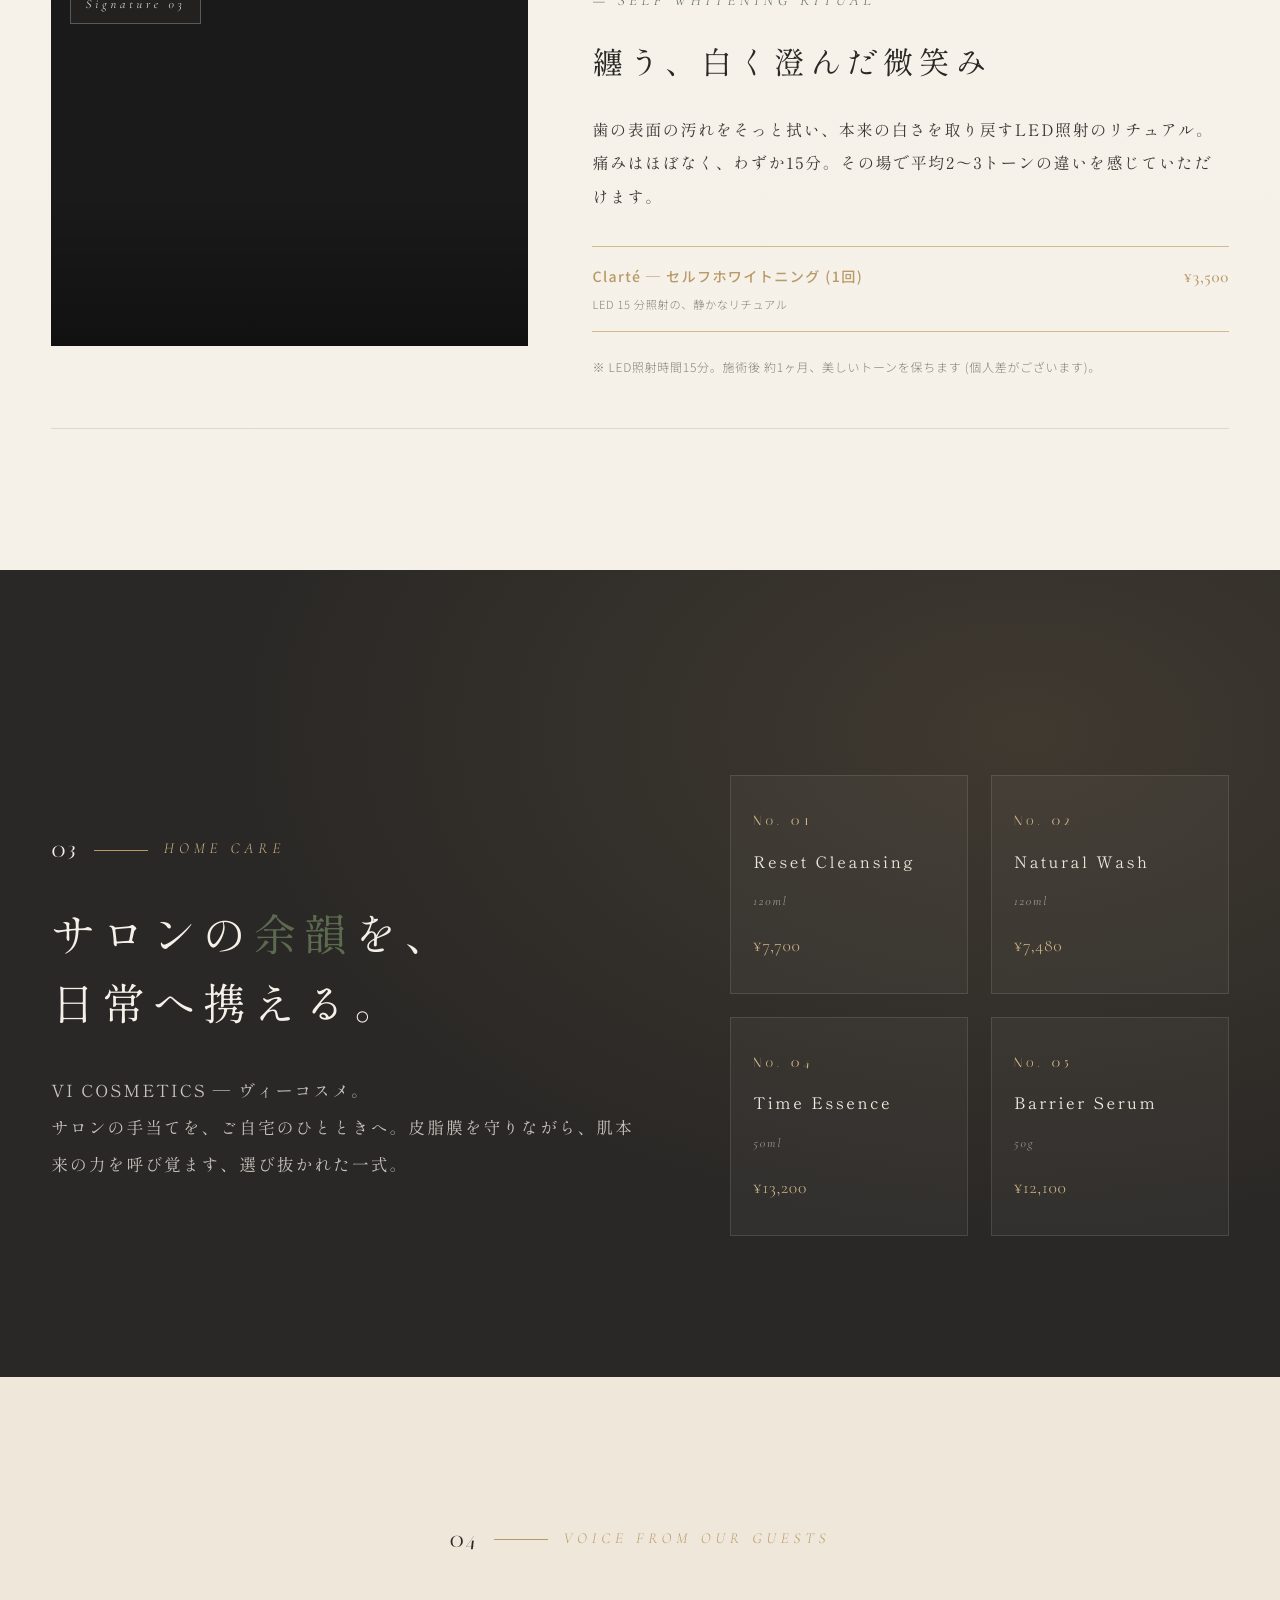
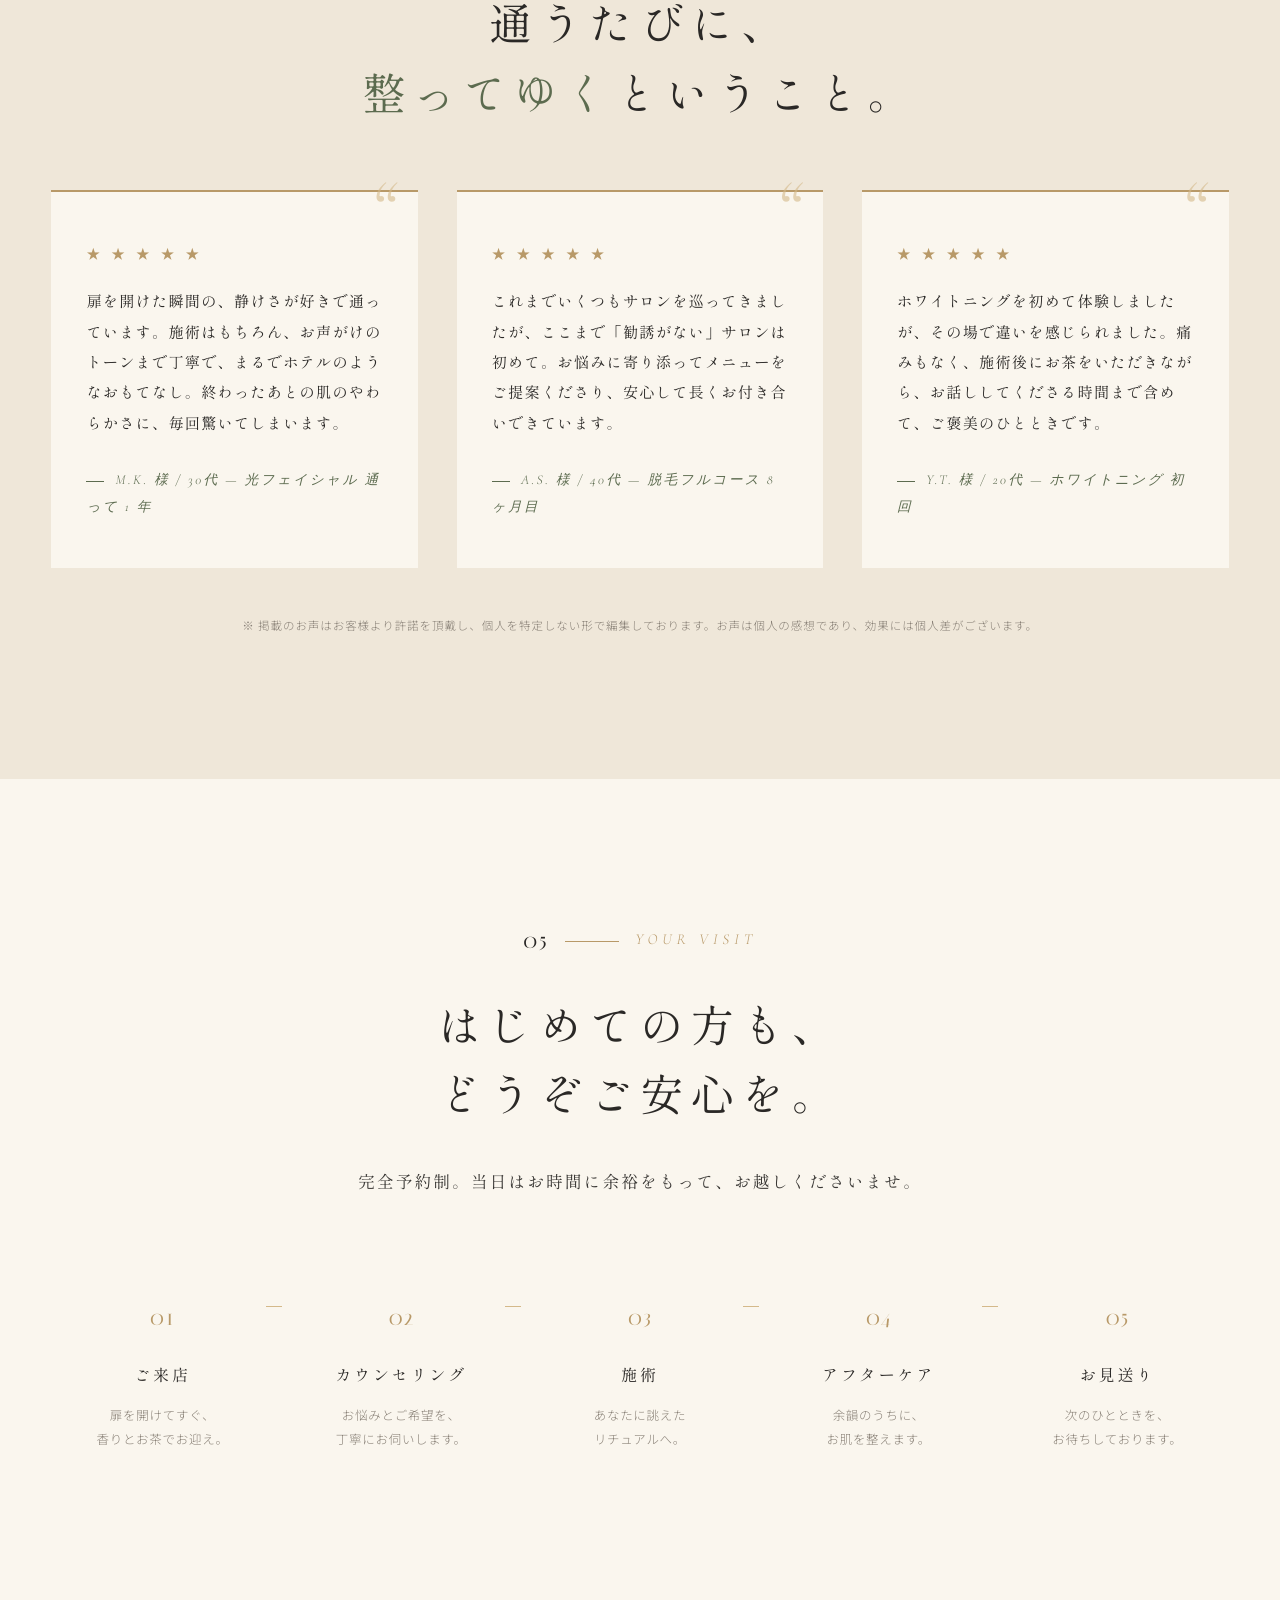
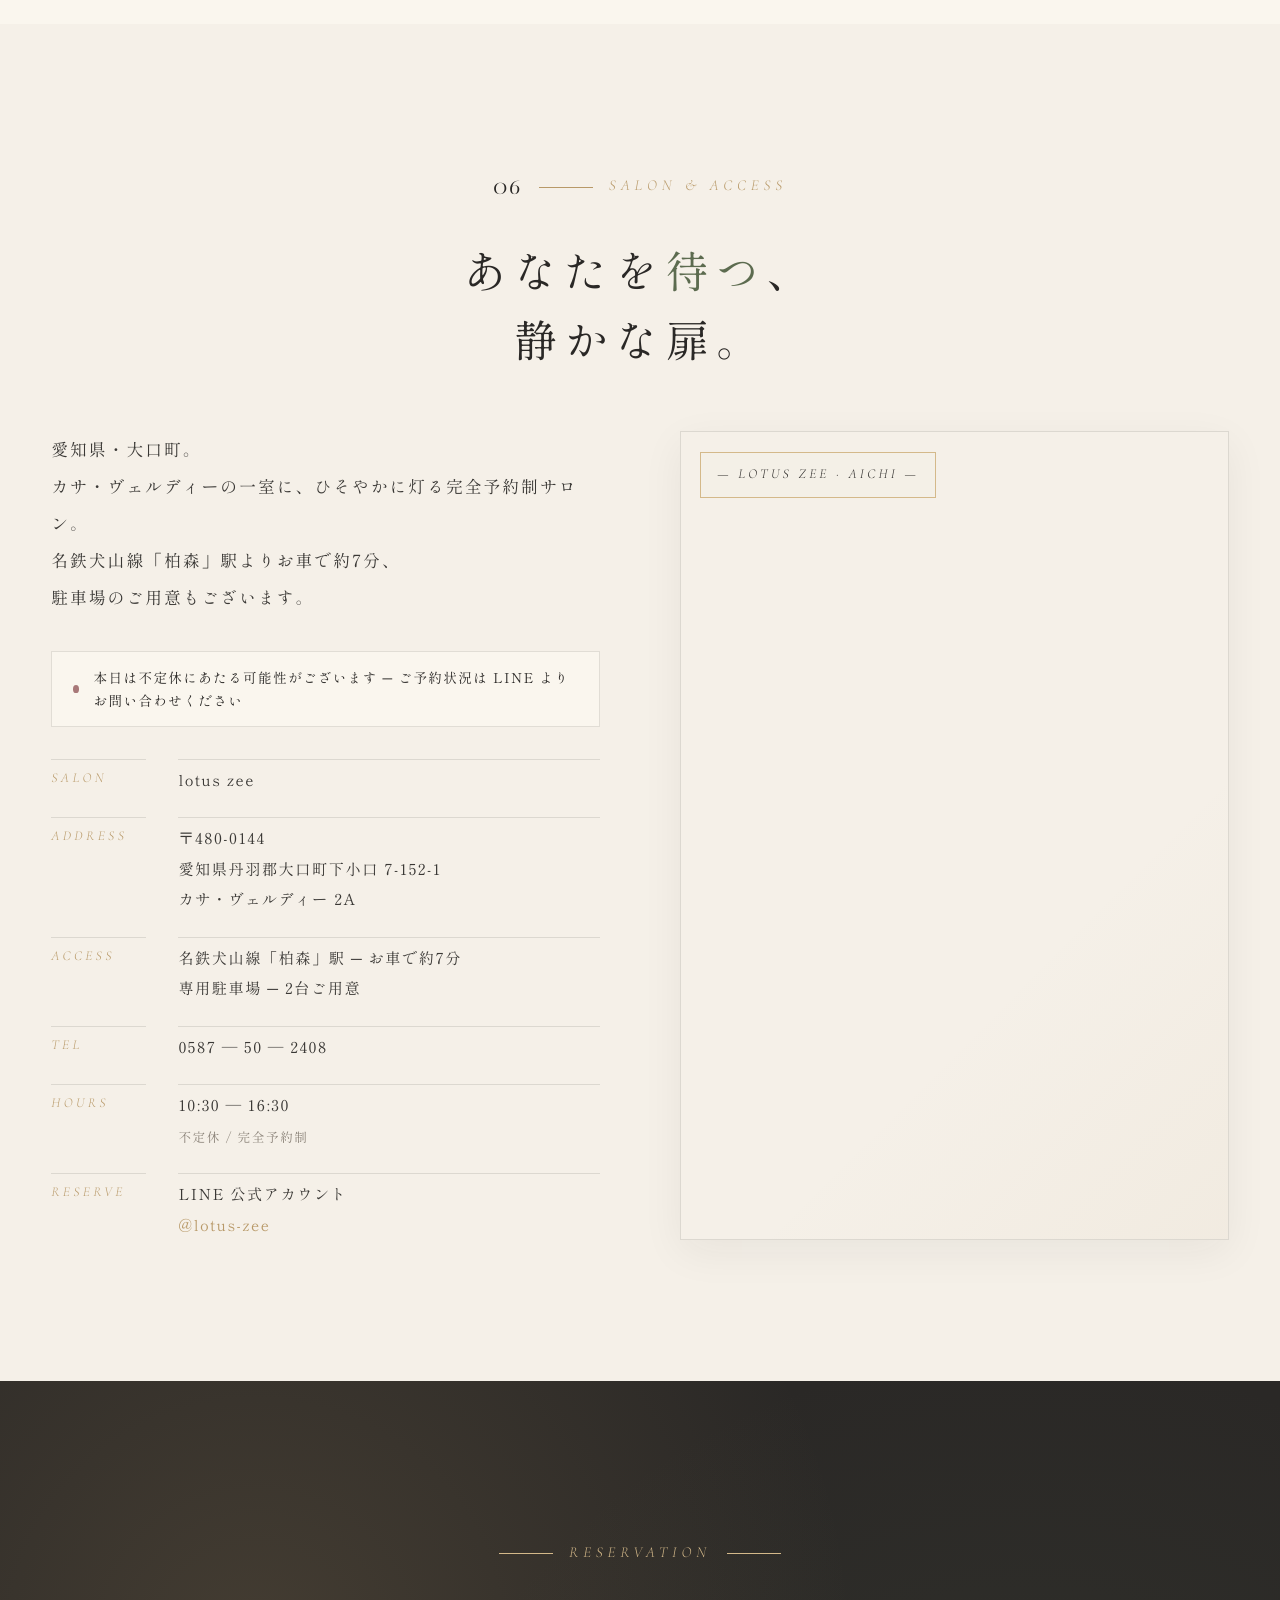
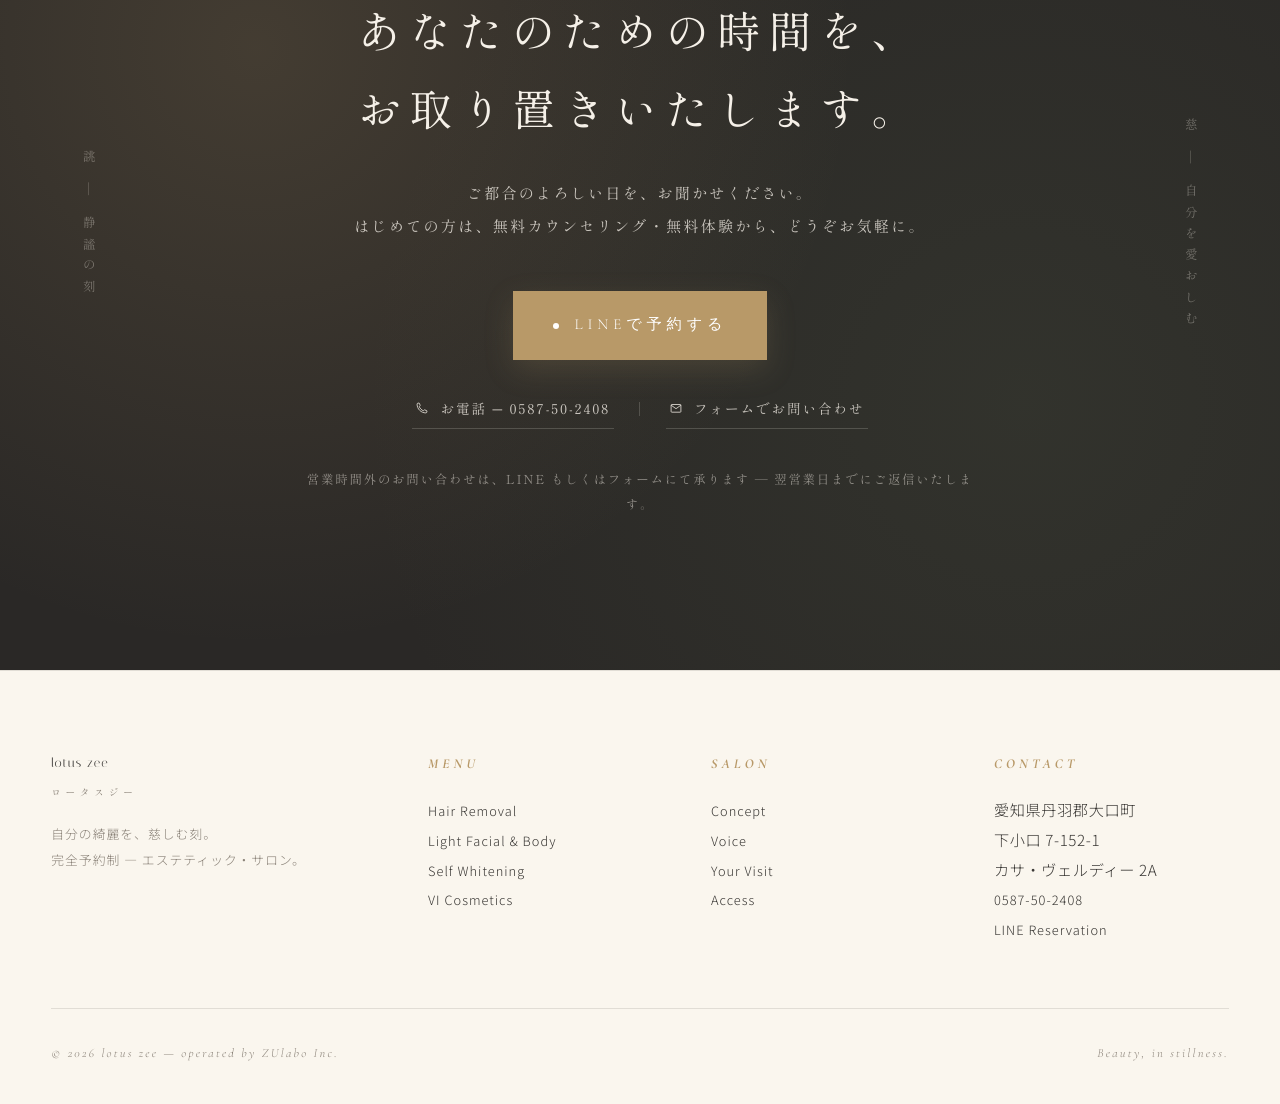
==== commit 7c6d9ced: "Add files via upload" ====
--- a/index.html
+++ b/index.html
@@ -1,263 +1,1287 @@
 <!DOCTYPE html>
 <html lang="ja">
 <head>
-  <meta charset="UTF-8">
-  <meta name="viewport" content="width=device-width, initial-scale=1.0">
-  <title>みんご | 動画編集ポートフォリオ</title>
-  <meta name="description" content="みんご の動画編集ポートフォリオ。ぬいぐるみVlog・京都Vlogを中心に、TikTok・YouTubeで活動中。動画編集のご依頼受付中。">
-  <meta property="og:title" content="みんご | 動画編集ポートフォリオ">
-  <meta property="og:description" content="ぬいぐるみVlog・京都Vlogを中心に活動する動画編集者。TikTok・YouTube運営中。お仕事受付中。">
-  <meta property="og:type" content="website">
-  <meta property="og:locale" content="ja_JP">
-  <!-- og:image / twitter:image: Canvaなどで作成した 1200×630px の画像URLを設定してください -->
-  <!-- <meta property="og:image" content="https://yourdomain.com/og-image.png"> -->
-  <!-- <meta name="twitter:image" content="https://yourdomain.com/og-image.png"> -->
-  <meta name="twitter:card" content="summary_large_image">
-  <meta name="twitter:site" content="@mingo_douga">
-  <meta name="theme-color" content="#F8F3EE">
-  <!-- Inline SVG favicon -->
-  <link rel="icon" href="data:image/svg+xml,<svg xmlns='http://www.w3.org/2000/svg' viewBox='0 0 32 32'><text y='26' font-size='28'>🐄</text></svg>">
-  <link rel="preconnect" href="https://fonts.googleapis.com">
-  <link rel="preconnect" href="https://fonts.gstatic.com" crossorigin>
-  <link href="https://fonts.googleapis.com/css2?family=Noto+Sans+JP:wght@300;400;500&display=swap" rel="stylesheet">
-  <link rel="stylesheet" href="style.css">
+<meta charset="UTF-8" />
+<meta name="viewport" content="width=device-width, initial-scale=1.0" />
+<title>lotus zee — 自分を慈しむ、静謐な癒しの隠れ家</title>
+<meta name="description" content="lotus zee（ロータスジー）は、最新の機器と確かな技術で、あなただけの美をしつらえる完全予約制の隠れ家サロン。脱毛・光フェイシャル・セルフホワイトニング。" />
+
+<link rel="preconnect" href="https://fonts.googleapis.com">
+<link rel="preconnect" href="https://fonts.gstatic.com" crossorigin>
+<link href="https://fonts.googleapis.com/css2?family=Cormorant+Garamond:ital,wght@0,300;0,400;0,500;1,300;1,400&family=Shippori+Mincho+B1:wght@300;400;500;600&family=Noto+Sans+JP:wght@200;300;400;500&family=Italiana&display=swap" rel="stylesheet">
+
+<style>
+/* ============================================
+   lotus zee — Luxury Esthetic Salon
+   Palette: 生成り / 墨 / 苔 / 金
+   ============================================ */
+:root{
+  --c-ivory:#F5F0E8;
+  --c-ivory-2:#EFE7D9;
+  --c-paper:#FAF6EE;
+  --c-sumi:#2A2826;
+  --c-sumi-soft:#3A3835;
+  --c-moss:#5C6B4F;
+  --c-gold:#B89968;
+  --c-gold-soft:#D4B98A;
+  --c-line:rgba(42,40,38,.12);
+  --c-text:#3A3835;
+  --c-mute:#8A8278;
+
+  --f-mincho:'Shippori Mincho B1', 'Noto Serif JP', 'Yu Mincho', serif;
+  --f-cormorant:'Cormorant Garamond', 'Times New Roman', serif;
+  --f-italiana:'Italiana', serif;
+  --f-sans:'Noto Sans JP', system-ui, sans-serif;
+
+  --ease:cubic-bezier(.2,.7,.2,1);
+  --ease-luxe:cubic-bezier(.77,0,.18,1);
+
+  --fs-display:clamp(2.6rem, 5.4vw, 5.4rem);
+  --fs-h2:clamp(1.8rem, 3.4vw, 3rem);
+  --fs-h3:clamp(1.2rem, 1.8vw, 1.5rem);
+  --fs-lede:clamp(.95rem, 1vw + .55rem, 1.05rem);
+  --fs-body:clamp(.88rem, .4vw + .75rem, .95rem);
+  --fs-eyebrow:.72rem;
+
+  --pad-section:clamp(5rem, 11vw, 11rem);
+  --pad-inline:clamp(1.2rem, 4vw, 4rem);
+  --max-w:1320px;
+}
+
+*{box-sizing:border-box;margin:0;padding:0}
+html{scroll-behavior:smooth;-webkit-font-smoothing:antialiased;text-rendering:geometricPrecision}
+body{
+  background:var(--c-ivory);
+  color:var(--c-text);
+  font-family:var(--f-sans);
+  font-weight:300;
+  font-size:var(--fs-body);
+  line-height:1.95;
+  letter-spacing:.04em;
+  overflow-x:hidden;
+}
+img{max-width:100%;display:block}
+a{color:inherit;text-decoration:none}
+button{border:0;background:none;cursor:pointer;font:inherit;color:inherit}
+
+/* Paper grain texture */
+body::before{
+  content:"";position:fixed;inset:0;pointer-events:none;z-index:1;
+  background-image:url("data:image/svg+xml;utf8,<svg xmlns='http://www.w3.org/2000/svg' width='220' height='220'><filter id='n'><feTurbulence type='fractalNoise' baseFrequency='.85' numOctaves='2' stitchTiles='stitch'/><feColorMatrix values='0 0 0 0 .2 0 0 0 0 .18 0 0 0 0 .15 0 0 0 .35 0'/></filter><rect width='100%' height='100%' filter='url(%23n)'/></svg>");
+  mix-blend-mode:multiply;opacity:.06;
+}
+
+/* ============================================
+   NAV
+   ============================================ */
+.nav{
+  position:fixed;top:0;left:0;right:0;z-index:50;
+  padding:1.4rem var(--pad-inline);
+  display:flex;align-items:center;justify-content:space-between;
+  transition:background .5s var(--ease), color .5s var(--ease), padding .5s var(--ease), box-shadow .5s var(--ease);
+  color:#FAF6EE;
+}
+.nav.is-light{
+  color:var(--c-sumi);
+}
+.nav.is-scrolled{
+  background:rgba(245,240,232,.94);
+  backdrop-filter:saturate(140%) blur(14px);
+  -webkit-backdrop-filter:saturate(140%) blur(14px);
+  color:var(--c-sumi);
+  padding:.9rem var(--pad-inline);
+  box-shadow:0 1px 0 var(--c-line);
+}
+.nav__brand{
+  font-family:var(--f-italiana);
+  font-size:1.6rem;letter-spacing:.32em;
+  text-transform:lowercase;
+}
+.nav__brand small{
+  display:block;
+  font-family:var(--f-mincho);
+  font-size:.55rem;letter-spacing:.5em;
+  margin-top:.25rem;opacity:.8;
+}
+.nav__links{
+  display:flex;gap:2.4rem;align-items:center;
+  font-family:var(--f-cormorant);
+  font-size:.92rem;letter-spacing:.28em;
+  text-transform:uppercase;
+}
+.nav__links a{position:relative;padding:.4rem 0}
+.nav__links a::after{
+  content:"";position:absolute;left:0;bottom:-2px;width:100%;height:1px;
+  background:currentColor;transform:scaleX(0);transform-origin:right;
+  transition:transform .55s var(--ease-luxe);
+}
+.nav__links a:hover::after{transform:scaleX(1);transform-origin:left}
+
+.nav__cta{
+  position:relative;overflow:hidden;isolation:isolate;
+  font-family:var(--f-cormorant);
+  font-size:.78rem;letter-spacing:.32em;text-transform:uppercase;
+  padding:.75rem 1.6rem;
+  border:1px solid var(--c-gold);border-radius:999px;color:inherit;
+  transition:color .5s var(--ease-luxe), box-shadow .5s var(--ease-luxe), transform .4s var(--ease-luxe);
+}
+.nav__cta::before{
+  content:"";position:absolute;inset:0;background:var(--c-gold);
+  transform:scale(0);transform-origin:center;border-radius:999px;
+  transition:transform .55s var(--ease-luxe);z-index:-1;
+}
+.nav__cta:hover{color:#fff;transform:translateY(-1px);box-shadow:0 8px 24px rgba(184,153,104,.35)}
+.nav__cta:hover::before{transform:scale(1.05)}
+.nav.is-scrolled .nav__cta{border-color:var(--c-gold);color:var(--c-sumi)}
+.nav.is-scrolled .nav__cta:hover{color:#fff}
+
+.nav__burger{display:none;width:28px;height:18px;position:relative}
+.nav__burger span{position:absolute;left:0;right:0;height:1px;background:currentColor;transition:transform .4s,top .4s,opacity .4s}
+.nav__burger span:nth-child(1){top:0}
+.nav__burger span:nth-child(2){top:8px}
+.nav__burger span:nth-child(3){top:17px}
+.nav__burger.is-open span:nth-child(1){top:8px;transform:rotate(45deg)}
+.nav__burger.is-open span:nth-child(2){opacity:0}
+.nav__burger.is-open span:nth-child(3){top:8px;transform:rotate(-45deg)}
+
+@media (max-width:880px){
+  .nav__links{
+    position:fixed;inset:0;background:var(--c-sumi);color:var(--c-ivory);
+    flex-direction:column;justify-content:center;gap:2.2rem;
+    font-size:1.1rem;letter-spacing:.4em;
+    clip-path:circle(0% at calc(100% - 32px) 32px);
+    transition:clip-path .9s var(--ease-luxe);
+    pointer-events:none;
+  }
+  .nav__links.is-open{clip-path:circle(160% at calc(100% - 32px) 32px);pointer-events:auto}
+  .nav__cta{display:none}
+  .nav__burger{display:block;z-index:51}
+  .nav.is-scrolled .nav__burger{color:var(--c-sumi)}
+  .nav__links.is-open ~ .nav__burger,
+  .nav__burger.is-open{color:var(--c-ivory)}
+}
+
+/* ============================================
+   HERO
+   ============================================ */
+.hero{
+  position:relative;height:100svh;min-height:640px;
+  overflow:hidden;color:#FAF6EE;
+}
+.hero__media{
+  position:absolute;inset:0;display:block;overflow:hidden;
+}
+.hero__media img{
+  width:100%;height:100%;object-fit:cover;object-position:center 35%;
+  animation:slowZoom 18s ease-in-out infinite alternate;
+  will-change:transform;
+}
+.hero__overlay{
+  position:absolute;inset:0;z-index:1;pointer-events:none;
+  background:linear-gradient(180deg, rgba(20,18,14,.35) 0%, rgba(20,18,14,.10) 35%, rgba(20,18,14,.65) 100%);
+}
+@keyframes slowZoom{from{transform:scale(1.0)}to{transform:scale(1.08)}}
+
+.hero__badges{
+  display:flex;flex-wrap:wrap;gap:1rem 1.6rem;margin-top:2.6rem;
+  opacity:0;animation:rise 1.4s 1.35s var(--ease) forwards;
+}
+.hero__badges span{
+  font-family:var(--f-cormorant);font-style:italic;font-size:.85rem;
+  letter-spacing:.2em;
+  display:inline-flex;align-items:center;gap:.7rem;
+  color:rgba(245,240,232,.92);
+}
+.hero__badges i{
+  width:5px;height:5px;background:var(--c-gold);border-radius:50%;display:inline-block;
+  box-shadow:0 0 12px var(--c-gold);
+}
+
+.hero__inner{
+  position:relative;z-index:2;height:100%;
+  display:flex;flex-direction:column;justify-content:center;
+  padding:0 var(--pad-inline);
+  max-width:var(--max-w);margin:0 auto;
+}
+.hero__eyebrow{
+  font-family:var(--f-cormorant);
+  font-style:italic;font-weight:300;
+  font-size:1rem;letter-spacing:.4em;
+  opacity:0;animation:rise 1.2s .4s var(--ease) forwards;
+}
+.hero__eyebrow::before{
+  content:"";display:inline-block;width:42px;height:1px;background:currentColor;
+  vertical-align:middle;margin-right:1.2rem;
+}
+.hero__title{
+  font-family:var(--f-mincho);
+  font-weight:300;
+  font-size:var(--fs-display);
+  line-height:1.45;letter-spacing:.12em;
+  margin:1.4rem 0 1.8rem;
+  opacity:0;animation:rise 1.4s .7s var(--ease) forwards;
+}
+.hero__sub{
+  font-family:var(--f-mincho);
+  font-weight:300;
+  font-size:clamp(.95rem,1.1vw,1.1rem);
+  letter-spacing:.16em;line-height:2.2;
+  max-width:32em;
+  opacity:0;animation:rise 1.4s 1.05s var(--ease) forwards;
+}
+.hero__meta{
+  position:absolute;bottom:2.4rem;left:var(--pad-inline);right:var(--pad-inline);
+  display:flex;justify-content:space-between;align-items:flex-end;gap:2rem;
+  font-family:var(--f-cormorant);
+  font-size:.78rem;letter-spacing:.32em;text-transform:uppercase;
+  opacity:0;animation:rise 1.4s 1.5s var(--ease) forwards;
+}
+.hero__scrollhint{display:flex;align-items:center;gap:.9rem}
+.hero__scrollhint .line{width:1px;height:48px;position:relative;overflow:hidden;background:rgba(250,246,238,.25)}
+.hero__scrollhint .line::after{
+  content:"";position:absolute;left:0;right:0;top:0;height:50%;background:#FAF6EE;
+  animation:lineDrop 2.4s var(--ease-luxe) infinite;
+}
+@keyframes lineDrop{
+  0%{transform:translateY(-100%);opacity:.6}
+  60%{transform:translateY(200%);opacity:.9}
+  100%{transform:translateY(200%);opacity:0}
+}
+.hero__scrollhint .line::after{animation-duration:3.6s !important}
+@keyframes rise{from{opacity:0;transform:translateY(28px)}to{opacity:1;transform:none}}
+
+/* Vertical tategaki accent */
+.hero__tate{
+  position:absolute;right:calc(var(--pad-inline) + .2rem);bottom:7rem;
+  writing-mode:vertical-rl;
+  font-family:var(--f-mincho);font-weight:300;
+  font-size:.78rem;letter-spacing:.7em;
+  opacity:0;animation:rise 1.4s 1.8s var(--ease) forwards;
+  color:rgba(250,246,238,.78);
+}
+@media (max-width:1180px){.hero__tate{display:none}}
+
+/* ============================================
+   LAYOUT PRIMITIVES
+   ============================================ */
+section{position:relative;z-index:2}
+.wrap{max-width:var(--max-w);margin:0 auto;padding:0 var(--pad-inline)}
+.section{padding-block:var(--pad-section)}
+
+.eyebrow{
+  display:inline-flex;align-items:center;gap:1rem;
+  font-family:var(--f-cormorant);font-style:italic;
+  font-weight:300;
+  font-size:.95rem;letter-spacing:.32em;
+  color:var(--c-gold);
+  text-transform:uppercase;
+}
+.eyebrow .num{
+  font-family:var(--f-italiana);font-style:normal;
+  font-size:1.4rem;letter-spacing:.1em;color:var(--c-sumi);
+}
+.eyebrow .bar{width:54px;height:1px;background:var(--c-gold);display:inline-block}
+
+.h2{
+  font-family:var(--f-mincho);
+  font-weight:300;
+  font-size:var(--fs-h2);
+  letter-spacing:.16em;line-height:1.6;
+  color:var(--c-sumi);
+  margin:1.6rem 0 2.2rem;
+}
+.h2 em{font-style:normal;color:var(--c-moss)}
+.lede{
+  font-family:var(--f-mincho);
+  font-weight:300;
+  font-size:var(--fs-lede);
+  letter-spacing:.12em;line-height:2.2;
+  color:var(--c-text);
+  max-width:38em;
+}
+
+/* Reveal */
+.reveal{opacity:0;transform:translateY(36px);transition:opacity 1.2s var(--ease), transform 1.2s var(--ease)}
+.reveal.is-in{opacity:1;transform:none}
+.reveal--slow{transition-duration:1.6s}
+.reveal--slower{transition-delay:.2s}
+.reveal--slowest{transition-delay:.4s}
+
+/* ============================================
+   INTRO BAND (信頼の3要素)
+   ============================================ */
+.intro-band{
+  background:var(--c-paper);
+  border-top:1px solid var(--c-line);
+  border-bottom:1px solid var(--c-line);
+}
+.intro-band__grid{
+  display:grid;grid-template-columns:repeat(3,1fr);gap:0;
+}
+.intro-band__cell{
+  padding:3.6rem 2.2rem;text-align:center;
+  border-left:1px solid var(--c-line);
+  display:flex;flex-direction:column;align-items:center;justify-content:flex-start;
+}
+@media (max-width:980px) and (min-width:781px){
+  .intro-band__grid{grid-template-columns:1fr 1fr 1fr}
+}
+.intro-band__cell:first-child{border-left:0}
+.intro-band__cell .icon{
+  width:44px;height:44px;color:var(--c-gold);
+  margin:0 auto 1.4rem;display:block;
+}
+.intro-band__cell h3{
+  font-family:var(--f-mincho);font-weight:400;
+  font-size:1.1rem;letter-spacing:.24em;
+  margin-bottom:.9rem;color:var(--c-sumi);
+}
+.intro-band__cell p{
+  font-size:.85rem;line-height:2;color:var(--c-mute);letter-spacing:.06em;
+}
+@media (max-width:780px){
+  .intro-band__grid{grid-template-columns:1fr}
+  .intro-band__cell{border-left:0;border-top:1px solid var(--c-line);padding:2.6rem 1.6rem}
+  .intro-band__cell:first-child{border-top:0}
+}
+
+/* ============================================
+   CONCEPT
+   ============================================ */
+.concept{background:var(--c-ivory)}
+.concept__grid{
+  display:grid;grid-template-columns:1fr 1fr;gap:clamp(2rem,6vw,6rem);align-items:center;
+}
+.concept__img{
+  position:relative;aspect-ratio:4/5;overflow:hidden;
+  background:#222 center/cover no-repeat;
+  background-image:url('https://images.unsplash.com/photo-1600334129128-685c5582fd35?w=1400&q=80');
+}
+.concept__img::after{
+  content:"";position:absolute;inset:0;
+  border:1px solid rgba(255,255,255,.4);transform:translate(18px,18px);
+}
+.concept__tate{
+  writing-mode:vertical-rl;
+  font-family:var(--f-mincho);font-weight:300;
+  font-size:1.05rem;letter-spacing:.45em;
+  color:var(--c-moss);
+  position:absolute;top:1.6rem;right:1.6rem;
+  background:rgba(245,240,232,.85);padding:1.2rem .5rem;
+}
+.concept__body p{margin-bottom:2rem}
+.concept__body p:last-child{margin-bottom:0}
+.concept__sign{
+  font-family:var(--f-cormorant);font-style:italic;
+  font-size:1.2rem;letter-spacing:.06em;color:var(--c-gold);
+  margin-top:2.2rem;
+}
+@media (max-width:880px){
+  .concept__grid{grid-template-columns:1fr}
+  .concept__img{aspect-ratio:1/1;max-height:520px}
+}
+
+/* ============================================
+   MENU
+   ============================================ */
+.menu{background:linear-gradient(180deg, var(--c-paper), var(--c-ivory))}
+.menu__intro{text-align:center;margin-bottom:5rem}
+.menu__intro .lede{margin:1.4rem auto 0}
+
+.menu__list{display:grid;gap:2.2rem}
+.menu__item{
+  display:grid;grid-template-columns:1.05fr 1.4fr;gap:clamp(2rem,5vw,5rem);
+  align-items:center;
+  padding:3rem 0;border-top:1px solid var(--c-line);
+}
+.menu__item:last-child{border-bottom:1px solid var(--c-line)}
+.menu__item--reverse .menu__photo{order:2}
+.menu__item--reverse .menu__body{order:1}
+
+.menu__photo{
+  position:relative;aspect-ratio:5/4;overflow:hidden;
+  background:#1a1a1a center/cover no-repeat;
+}
+.menu__photo::before{
+  content:"";position:absolute;inset:0;background:linear-gradient(180deg,transparent 60%,rgba(0,0,0,.35));z-index:1;
+}
+.menu__photo .badge{
+  position:absolute;top:1.2rem;left:1.2rem;z-index:2;
+  font-family:var(--f-cormorant);font-style:italic;font-size:.78rem;
+  letter-spacing:.3em;color:var(--c-ivory);
+  background:rgba(42,40,38,.55);backdrop-filter:blur(6px);
+  padding:.45rem .9rem;border:1px solid rgba(255,255,255,.25);
+}
+
+.menu__photo--01{background-image:url('https://images.unsplash.com/photo-1570172619644-dfd03ed5d881?w=1400&q=80')}
+.menu__photo--02{background-image:url('https://images.unsplash.com/photo-1596178065887-1198b6148b2b?w=1400&q=80')}
+.menu__photo--03{background-image:url('https://images.unsplash.com/photo-1606811971618-4486d14f3f99?w=1400&q=80')}
+
+.menu__body .num{
+  font-family:var(--f-italiana);
+  font-size:1.6rem;letter-spacing:.05em;color:var(--c-gold);
+}
+.menu__body .en{
+  font-family:var(--f-cormorant);font-style:italic;
+  font-size:.95rem;letter-spacing:.3em;color:var(--c-moss);
+  text-transform:uppercase;margin-top:.4rem;
+}
+.menu__body h3{
+  font-family:var(--f-mincho);font-weight:400;
+  font-size:clamp(1.5rem,2.4vw,2.1rem);
+  letter-spacing:.18em;color:var(--c-sumi);
+  margin:.9rem 0 1.4rem;
+}
+.menu__body .desc{
+  font-family:var(--f-mincho);font-weight:300;
+  font-size:1rem;line-height:2.1;letter-spacing:.1em;
+  margin-bottom:2rem;color:var(--c-text);
+}
+.menu__price-table{
+  display:grid;gap:.65rem;
+  margin-bottom:1.6rem;
+  font-size:.88rem;letter-spacing:.06em;
+}
+.menu__price-table .row{
+  display:flex;justify-content:space-between;align-items:baseline;gap:1.2rem;
+  padding:.7rem 0;
+  border-bottom:1px solid rgba(42,40,38,.08);
+}
+.menu__price-table .row .price{flex:0 0 auto;text-align:right}
+.menu__price-table .row .label{color:var(--c-mute)}
+.menu__price-table .row .price{
+  font-family:var(--f-cormorant);font-weight:400;font-size:1.05rem;color:var(--c-sumi);
+  letter-spacing:.04em;
+}
+.menu__price-table .row.feat{
+  padding:.9rem 0;
+  border-top:1px solid var(--c-gold-soft);
+  border-bottom:1px solid var(--c-gold-soft);
+}
+.menu__price-table .row.feat .label{color:var(--c-gold);font-weight:500;letter-spacing:.1em}
+.menu__price-table .row.feat .price{color:var(--c-gold);font-weight:500}
+.menu__price-table .row .label small{
+  display:block;font-size:.7rem;color:var(--c-mute);
+  letter-spacing:.06em;margin-top:.2rem;font-weight:300;
+}
+.menu__subhead{
+  font-family:var(--f-cormorant);font-style:italic;font-size:.78rem;
+  letter-spacing:.3em;text-transform:uppercase;color:var(--c-moss);
+  margin:.8rem 0 -.2rem;
+}
+
+.menu__note{
+  font-size:.75rem;color:var(--c-mute);letter-spacing:.06em;line-height:1.9;
+  margin-top:1rem;
+}
+
+@media (max-width:820px){
+  .menu__item, .menu__item--reverse{grid-template-columns:1fr;direction:ltr}
+}
+
+/* ============================================
+   COSMETIC (店販)
+   ============================================ */
+.cosmetic{
+  background:var(--c-sumi);color:var(--c-ivory);
+  position:relative;overflow:hidden;
+}
+.cosmetic::before{
+  content:"";position:absolute;inset:0;
+  background:radial-gradient(ellipse at 80% 20%, rgba(184,153,104,.15), transparent 55%);
+  pointer-events:none;
+}
+.cosmetic .eyebrow{color:var(--c-gold-soft)}
+.cosmetic .eyebrow .num{color:var(--c-ivory)}
+.cosmetic .h2{color:var(--c-ivory)}
+.cosmetic .lede{color:rgba(245,240,232,.78)}
+.cosmetic__grid{
+  display:grid;grid-template-columns:1.2fr 1fr;gap:5rem;align-items:center;margin-top:4rem;
+}
+.cosmetic__items{display:grid;grid-template-columns:repeat(2,1fr);gap:1.4rem}
+.cosmetic__card{
+  background:rgba(245,240,232,.04);
+  border:1px solid rgba(245,240,232,.12);
+  padding:1.8rem 1.4rem;
+  transition:background .5s,border-color .5s,transform .5s var(--ease);
+}
+.cosmetic__card:hover{background:rgba(245,240,232,.07);border-color:var(--c-gold);transform:translateY(-4px)}
+.cosmetic__card .no{font-family:var(--f-italiana);font-size:.85rem;letter-spacing:.3em;color:var(--c-gold-soft)}
+.cosmetic__card h4{
+  font-family:var(--f-mincho);font-weight:400;
+  font-size:1rem;letter-spacing:.16em;margin:.7rem 0 .5rem;
+}
+.cosmetic__card .vol{font-family:var(--f-cormorant);font-style:italic;font-size:.78rem;opacity:.6;letter-spacing:.15em}
+.cosmetic__card .pr{
+  font-family:var(--f-cormorant);font-size:1.1rem;letter-spacing:.04em;color:var(--c-gold-soft);
+  margin-top:1rem;display:block;
+}
+@media (max-width:880px){
+  .cosmetic__grid{grid-template-columns:1fr;gap:3rem}
+  .cosmetic__items{grid-template-columns:1fr 1fr}
+}
+
+/* ============================================
+   VOICE / JOURNAL
+   ============================================ */
+.voice{background:var(--c-ivory-2)}
+.voice__grid{
+  display:grid;grid-template-columns:repeat(3,1fr);gap:2.4rem;
+  margin-top:4rem;
+}
+.voice__card{
+  background:var(--c-paper);
+  padding:3rem 2.2rem;
+  position:relative;
+  border-top:2px solid var(--c-gold);
+}
+.voice__card::before{
+  content:"\201C";
+  font-family:var(--f-cormorant);font-style:italic;
+  position:absolute;top:-.3em;right:1.4rem;
+  font-size:5rem;color:var(--c-gold-soft);line-height:1;opacity:.6;
+}
+.voice__card .stars{color:var(--c-gold);letter-spacing:.3em;font-size:.85rem;margin-bottom:1.2rem}
+.voice__card .text{
+  font-family:var(--f-mincho);font-weight:300;
+  font-size:.95rem;line-height:2;letter-spacing:.08em;
+  margin-bottom:1.8rem;color:var(--c-sumi);
+}
+.voice__card .who{
+  font-family:var(--f-cormorant);font-style:italic;
+  font-size:.85rem;letter-spacing:.18em;color:var(--c-moss);
+}
+.voice__card .who::before{
+  content:"";display:inline-block;width:18px;height:1px;background:var(--c-moss);
+  vertical-align:middle;margin-right:.7rem;
+}
+.voice__note{
+  margin-top:3rem;text-align:center;
+  font-size:.72rem;color:var(--c-mute);letter-spacing:.08em;line-height:1.9;
+}
+@media (max-width:880px){.voice__grid{grid-template-columns:1fr;gap:1.6rem}}
+
+/* ============================================
+   FLOW
+   ============================================ */
+.flow{background:var(--c-paper)}
+.flow__list{
+  margin-top:4rem;
+  display:grid;grid-template-columns:repeat(5,1fr);gap:1rem;
+  counter-reset:flowstep;
+}
+.flow__step{
+  text-align:center;padding:2rem 1rem;position:relative;
+}
+.flow__step::before{
+  counter-increment:flowstep;
+  content:"0" counter(flowstep);
+  font-family:var(--f-italiana);font-size:1.4rem;letter-spacing:.05em;color:var(--c-gold);
+  display:block;margin-bottom:1.2rem;
+}
+.flow__step h4{
+  font-family:var(--f-mincho);font-weight:400;
+  font-size:1rem;letter-spacing:.18em;color:var(--c-sumi);margin-bottom:.8rem;
+}
+.flow__step p{font-size:.78rem;color:var(--c-mute);line-height:1.95;letter-spacing:.06em}
+.flow__step:not(:last-child)::after{
+  content:"";position:absolute;top:2.6rem;right:-.5rem;width:1rem;height:1px;background:var(--c-gold-soft);
+}
+@media (max-width:780px){
+  .flow__list{grid-template-columns:1fr 1fr;gap:.5rem}
+  .flow__step::after{display:none}
+}
+
+/* ============================================
+   ACCESS
+   ============================================ */
+.access{
+  background:var(--c-ivory);
+  position:relative;
+}
+.access__grid{
+  display:grid;grid-template-columns:1fr 1fr;gap:5rem;align-items:stretch;
+  margin-top:3.6rem;
+}
+.access__info dl{
+  display:grid;grid-template-columns:auto 1fr;gap:1.4rem 2rem;
+  margin-top:2rem;
+}
+.access__info dt{
+  font-family:var(--f-cormorant);font-style:italic;font-size:.85rem;
+  letter-spacing:.25em;color:var(--c-gold);text-transform:uppercase;
+  padding-top:.3rem;border-top:1px solid var(--c-line);min-width:7em;
+}
+.access__info dd{
+  font-family:var(--f-mincho);font-weight:300;
+  font-size:.95rem;letter-spacing:.1em;line-height:2;
+  padding-top:.3rem;border-top:1px solid var(--c-line);
+}
+.access__status{
+  display:inline-flex;align-items:center;gap:.9rem;
+  margin-top:2.2rem;padding:.85rem 1.3rem;
+  background:var(--c-paper);border:1px solid var(--c-line);
+  font-family:var(--f-mincho);font-size:.85rem;letter-spacing:.1em;color:var(--c-sumi);
+  max-width:100%;
+}
+.access__status .status__text{white-space:normal;line-height:1.7}
+.access__status .status__dot{
+  width:8px;height:8px;border-radius:50%;background:var(--c-mute);
+  box-shadow:0 0 0 0 currentColor;
+}
+.access__status.is-open .status__dot{background:#5C8C5C;animation:pulse 2s ease-in-out infinite}
+.access__status.is-closed .status__dot{background:#A87878}
+@keyframes pulse{
+  0%,100%{box-shadow:0 0 0 0 rgba(92,140,92,.45)}
+  50%{box-shadow:0 0 0 8px rgba(92,140,92,0)}
+}
+.access__map{
+  position:relative;min-height:460px;overflow:hidden;
+  border:1px solid var(--c-line);
+  box-shadow:0 12px 40px rgba(42,40,38,.06);
+}
+.access__map iframe{
+  width:100%;height:100%;min-height:460px;border:0;
+  filter:grayscale(35%) saturate(.85) contrast(1.02);
+}
+.access__map::after{
+  content:"";position:absolute;inset:0;pointer-events:none;
+  background:linear-gradient(135deg, rgba(245,240,232,.06) 0%, transparent 35%, transparent 65%, rgba(184,153,104,.06) 100%);
+}
+.access__map .mark{
+  position:absolute;top:1.2rem;left:1.2rem;z-index:2;pointer-events:none;
+  font-family:var(--f-cormorant);font-style:italic;font-size:.85rem;letter-spacing:.24em;
+  color:var(--c-sumi);background:rgba(245,240,232,.92);
+  padding:.55rem 1rem;border:1px solid var(--c-gold-soft);
+  text-transform:uppercase;
+}
+@media (max-width:880px){.access__grid{grid-template-columns:1fr;gap:3rem}}
+
+/* ============================================
+   RESERVATION (Big CTA)
+   ============================================ */
+.cta{
+  background:var(--c-sumi);color:var(--c-ivory);
+  position:relative;overflow:hidden;
+  padding-block:clamp(6rem,12vw,12rem);
+  text-align:center;
+}
+.cta::before{
+  content:"";position:absolute;inset:0;
+  background:
+    radial-gradient(circle at 20% 30%, rgba(184,153,104,.18), transparent 50%),
+    radial-gradient(circle at 80% 70%, rgba(92,107,79,.16), transparent 55%);
+}
+.cta__tate{
+  position:absolute;left:6%;top:50%;transform:translateY(-50%);
+  writing-mode:vertical-rl;font-family:var(--f-mincho);font-weight:300;
+  font-size:.78rem;letter-spacing:.7em;
+  color:rgba(245,240,232,.35);
+}
+.cta__tate2{
+  position:absolute;right:6%;top:50%;transform:translateY(-50%);
+  writing-mode:vertical-rl;font-family:var(--f-mincho);font-weight:300;
+  font-size:.78rem;letter-spacing:.7em;
+  color:rgba(245,240,232,.35);
+}
+@media (max-width:880px){.cta__tate,.cta__tate2{display:none}}
+
+.cta__inner{position:relative;z-index:1;max-width:680px;margin:0 auto}
+.cta__title{
+  font-family:var(--f-mincho);font-weight:300;
+  font-size:clamp(1.8rem,3.4vw,2.8rem);letter-spacing:.18em;line-height:1.8;
+  margin:1.4rem 0 1.8rem;
+}
+.cta__sub{
+  font-family:var(--f-mincho);font-weight:300;
+  font-size:.95rem;line-height:2.2;letter-spacing:.14em;
+  color:rgba(245,240,232,.78);margin-bottom:3rem;
+}
+.cta__primary{display:flex;justify-content:center;margin-bottom:1.8rem}
+.cta__secondary{
+  display:flex;justify-content:center;align-items:center;gap:1.6rem;flex-wrap:wrap;
+  margin-bottom:2.4rem;
+}
+.cta__link{
+  display:inline-flex;align-items:center;gap:.7rem;
+  font-family:var(--f-mincho);font-size:.85rem;letter-spacing:.14em;
+  color:rgba(245,240,232,.78);
+  padding:.4rem .2rem;border-bottom:1px solid rgba(245,240,232,.18);
+  transition:color .4s, border-color .4s;
+}
+.cta__link:hover{color:var(--c-gold-soft);border-color:var(--c-gold-soft)}
+.cta__divider{width:1px;height:14px;background:rgba(245,240,232,.18)}
+.btn--lg{padding:1.25rem 3rem;font-size:1rem;letter-spacing:.38em}
+.cta__hours{
+  margin-top:1.8rem;font-size:.78rem;letter-spacing:.14em;
+  color:rgba(245,240,232,.5);font-family:var(--f-mincho);font-weight:300;
+}
+.btn{
+  position:relative;overflow:hidden;isolation:isolate;
+  display:inline-flex;align-items:center;gap:1rem;
+  padding:1.15rem 2.4rem;
+  font-family:var(--f-cormorant);font-size:.95rem;letter-spacing:.32em;text-transform:uppercase;
+  border:1px solid var(--c-gold);color:var(--c-ivory);
+  transition:color .55s var(--ease-luxe), border-color .55s, transform .4s var(--ease-luxe), box-shadow .55s var(--ease-luxe);
+}
+.btn::before{
+  content:"";position:absolute;inset:0;background:var(--c-gold);
+  transform:translateY(101%);transition:transform .6s var(--ease-luxe);z-index:-1;
+}
+.btn:hover{color:#fff;border-color:var(--c-gold)}
+.btn:hover::before{transform:translateY(0)}
+.btn:focus-visible{outline:2px solid var(--c-gold-soft);outline-offset:3px}
+.btn .dot{width:6px;height:6px;background:currentColor;border-radius:50%}
+.btn--solid{
+  background:var(--c-gold);color:#fff;border-color:var(--c-gold);
+  box-shadow:0 0 0 1px rgba(255,255,255,0) inset, 0 10px 30px rgba(184,153,104,.18);
+}
+.btn--solid::before{background:var(--c-gold-soft)}
+.btn--solid:hover{
+  color:#fff;border-color:var(--c-gold-soft);
+  box-shadow:0 0 0 1px rgba(255,255,255,.35) inset, 0 12px 40px rgba(184,153,104,.45);
+  transform:translateY(-2px);
+}
+.btn--ghost{border-color:rgba(245,240,232,.4)}
+.btn--ghost::before{background:rgba(245,240,232,.95)}
+.btn--ghost:hover{color:var(--c-sumi)}
+
+/* ============================================
+   FOOTER
+   ============================================ */
+.foot{
+  background:var(--c-paper);
+  padding:5rem var(--pad-inline) 2.4rem;
+  border-top:1px solid var(--c-line);
+}
+.foot__top{
+  display:grid;grid-template-columns:1.4fr 1fr 1fr 1fr;gap:3rem;
+  max-width:var(--max-w);margin:0 auto;
+}
+.foot__brand{
+  font-family:var(--f-italiana);font-size:2rem;letter-spacing:.3em;color:var(--c-sumi);
+  text-transform:lowercase;
+}
+.foot__brand small{display:block;font-family:var(--f-mincho);font-size:.6rem;letter-spacing:.5em;margin-top:.4rem;color:var(--c-mute)}
+.foot p,.foot a{font-size:.8rem;letter-spacing:.08em;line-height:2;color:var(--c-text)}
+.foot h5{
+  font-family:var(--f-cormorant);font-style:italic;
+  font-size:.85rem;letter-spacing:.3em;color:var(--c-gold);
+  text-transform:uppercase;margin-bottom:1.2rem;
+}
+.foot ul{list-style:none}
+.foot ul a:hover{color:var(--c-gold)}
+.foot__bottom{
+  display:flex;justify-content:space-between;align-items:center;
+  max-width:var(--max-w);margin:4rem auto 0;padding-top:2rem;
+  border-top:1px solid var(--c-line);
+  font-family:var(--f-cormorant);font-style:italic;font-size:.78rem;letter-spacing:.18em;color:var(--c-mute);
+}
+@media (max-width:780px){
+  .foot__top{grid-template-columns:1fr 1fr;gap:2rem}
+  .foot__bottom{flex-direction:column;gap:1rem;text-align:center}
+}
+
+/* ============================================
+   STICKY BOOK (mobile)
+   ============================================ */
+.sticky-book{
+  position:fixed;left:0;right:0;bottom:0;z-index:40;
+  display:none;
+  background:rgba(42,40,38,.96);backdrop-filter:blur(10px);
+  padding:.6rem;gap:.5rem;
+}
+.sticky-book a{
+  flex:1;text-align:center;padding:.85rem;
+  font-family:var(--f-cormorant);font-size:.8rem;letter-spacing:.2em;
+  text-transform:uppercase;color:var(--c-ivory);
+  border:1px solid rgba(245,240,232,.2);
+}
+.sticky-book a.tel{background:transparent}
+.sticky-book a.line{background:var(--c-moss);border-color:var(--c-moss)}
+.sticky-book a.book{background:var(--c-gold);border-color:var(--c-gold)}
+.sticky-book{transition:transform .55s var(--ease-luxe)}
+.sticky-book.is-hidden{transform:translateY(110%);pointer-events:none}
+@media (max-width:880px){
+  .sticky-book{display:flex}
+  .foot{padding-bottom:5.6rem}
+}
+
+/* leaf decoration */
+.leaf{
+  position:absolute;pointer-events:none;opacity:.35;
+}
+.leaf--1{top:8%;left:-30px;width:120px;transform:rotate(-20deg)}
+.leaf--2{bottom:6%;right:-20px;width:150px;transform:rotate(40deg)}
+
+/* ============================================
+   Print / Reduced motion
+   ============================================ */
+@media (prefers-reduced-motion: reduce){
+  *,*::before,*::after{animation:none!important;transition:none!important}
+}
+</style>
 </head>
 <body>
 
-  <!-- Loading Screen -->
-  <div class="loader" id="loader">
-    <div class="loader__bar"></div>
-    <span class="loader__count" id="loaderCount">0</span>
+<!-- NAV -->
+<nav class="nav" id="nav">
+  <a href="#" class="nav__brand">lotus zee<small>ロータスジー</small></a>
+  <div class="nav__links" id="navLinks">
+    <a href="#concept">Concept</a>
+    <a href="#menu">Menu</a>
+    <a href="#cosmetic">Cosmetics</a>
+    <a href="#voice">Voice</a>
+    <a href="#access">Salon</a>
   </div>
-
-  <!-- Navigation -->
-  <header class="nav" id="nav">
-    <button class="nav__toggle" id="navToggle" aria-label="メニューを開く">
-      <span class="toggle-line"></span>
-      <span class="toggle-line"></span>
-    </button>
-  </header>
-
-  <!-- Overlay Navigation -->
-  <div class="nav-overlay" id="navOverlay" role="dialog" aria-modal="true" aria-label="ナビゲーションメニュー" aria-hidden="true">
-    <nav class="nav-overlay__inner">
-      <ul class="nav-overlay__list">
-        <li><a href="#works"   class="nav-overlay__link" data-num="01">WORKS</a></li>
-        <li><a href="#about"   class="nav-overlay__link" data-num="02">ABOUT</a></li>
-        <li><a href="#skills"  class="nav-overlay__link" data-num="03">SKILLS</a></li>
-        <li><a href="#contact" class="nav-overlay__link" data-num="04">CONTACT</a></li>
-      </ul>
-      <div class="nav-overlay__footer">
-        <a href="https://x.com/mingo_douga" target="_blank" rel="noopener">X (Twitter)</a>
+  <a href="#cta" class="nav__cta">Reservation</a>
+  <button class="nav__burger" id="burger" aria-label="メニューを開く" aria-expanded="false" aria-controls="navLinks">
+    <span></span><span></span><span></span>
+  </button>
+</nav>
+
+<!-- HERO -->
+<header class="hero">
+  <picture class="hero__media">
+    <img
+      src="https://images.unsplash.com/photo-1540555700478-4be289fbecef?w=2000&q=80"
+      alt=""
+      fetchpriority="high"
+      decoding="async"
+      width="2000" height="1333">
+  </picture>
+  <div class="hero__overlay"></div>
+  <div class="hero__tate">静謐の刻、自分を慈しむ</div>
+  <div class="hero__inner">
+    <p class="hero__eyebrow">A private sanctuary for your beauty</p>
+    <h1 class="hero__title">自分の綺麗を、<br>慈 (いつく) しむ刻 (とき)。</h1>
+    <p class="hero__sub">日々の喧騒からほんの数歩。確かな技術と最新の機器が、あなただけの美しさを、丁寧にしつらえます。</p>
+    <div class="hero__badges">
+      <span><i></i>完全予約制</span>
+      <span><i></i>無料カウンセリング</span>
+      <span><i></i>勧誘なしの約束</span>
+    </div>
+  </div>
+  <div class="hero__meta">
+    <span>EST. 2021 — Aichi</span>
+    <div class="hero__scrollhint">
+      <span>Scroll</span><span class="line"></span>
+    </div>
+    <span>operated by ZUlabo</span>
+  </div>
+</header>
+
+<!-- INTRO BAND -->
+<section class="intro-band">
+  <div class="intro-band__grid">
+    <div class="intro-band__cell reveal">
+      <svg class="icon" viewBox="0 0 48 48" fill="none" stroke="currentColor" stroke-width="1" aria-hidden="true">
+        <path d="M24 8 C24 18, 14 24, 14 30 C14 36, 18 40, 24 40 C30 40, 34 36, 34 30 C34 24, 24 18, 24 8 Z"/>
+        <path d="M24 14 L24 40" stroke-dasharray="1 2"/>
+      </svg>
+      <h3>確かな技術</h3>
+      <p>有資格者による丁寧な施術。<br>お一人おひとりのお肌と向き合います。</p>
+    </div>
+    <div class="intro-band__cell reveal reveal--slower">
+      <svg class="icon" viewBox="0 0 48 48" fill="none" stroke="currentColor" stroke-width="1" aria-hidden="true">
+        <circle cx="24" cy="24" r="14"/>
+        <circle cx="24" cy="24" r="6"/>
+        <path d="M24 4 L24 10 M24 38 L24 44 M4 24 L10 24 M38 24 L44 24"/>
+      </svg>
+      <h3>最新の機器</h3>
+      <p>国産の最新マシンと厳選した化粧品で、<br>安心と効果を両立します。</p>
+    </div>
+    <div class="intro-band__cell reveal reveal--slowest">
+      <svg class="icon" viewBox="0 0 48 48" fill="none" stroke="currentColor" stroke-width="1" aria-hidden="true">
+        <path d="M24 38 C14 30, 8 22, 12 14 C16 8, 22 10, 24 16 C26 10, 32 8, 36 14 C40 22, 34 30, 24 38 Z"/>
+      </svg>
+      <h3>勧誘なしの約束</h3>
+      <p>無理な勧誘は一切いたしません。<br>あなたのご希望に寄り添うご提案を。</p>
+    </div>
+  </div>
+</section>
+
+<!-- CONCEPT -->
+<section class="section concept" id="concept">
+  <div class="wrap concept__grid">
+    <div class="concept__img reveal reveal--slow">
+      <span class="concept__tate">綺麗を、誂える</span>
+    </div>
+    <div class="reveal reveal--slower">
+      <p class="eyebrow"><span class="num">01</span><span class="bar"></span>Concept</p>
+      <h2 class="h2">扉のむこうに、<br>あなただけの<em>静謐</em>を。</h2>
+      <div class="concept__body lede">
+        <p>都会の喧騒から、ほんの数歩。<br>扉を開けるその瞬間から、<br>あなただけのリチュアルが、はじまります。</p>
+        <p>経験を重ねたセラピストの手のひらが、<br>こわばりをそっとほどき、<br>奥に眠る肌本来の輝きを、静かに呼び覚ましてゆく。</p>
       </div>
-    </nav>
+      <p class="concept__sign">Beauty in stillness.</p>
+    </div>
   </div>
-
-  <main>
-
-    <!-- ─── HERO ─── -->
-    <section class="hero" id="home" aria-labelledby="heroHeading">
-      <div class="hero__content">
-        <span class="hero__eyebrow fade-up">Video Editor &amp; Vlogger</span>
-        <h1 class="hero__name fade-up" id="heroHeading">みんご</h1>
-        <p class="hero__tagline fade-up">
-          雰囲気を大切に、<br>あなたの世界観を<br class="sp-only">動画で表現します。
-        </p>
-        <a href="#works" class="hero__btn fade-up">
-          <span>作品を見る</span>
-          <svg width="16" height="16" viewBox="0 0 16 16" fill="none">
-            <path d="M3 8h10M8 3l5 5-5 5" stroke="currentColor" stroke-width="1.2" stroke-linecap="round" stroke-linejoin="round"/>
-          </svg>
-        </a>
+</section>
+
+<!-- MENU -->
+<section class="section menu" id="menu">
+  <div class="wrap">
+    <div class="menu__intro reveal">
+      <p class="eyebrow"><span class="num">02</span><span class="bar"></span>Signature Menu</p>
+      <h2 class="h2">三つの<em>リチュアル</em>、<br>纏う、削ぐ、灯す。</h2>
+      <p class="lede" style="margin-left:auto;margin-right:auto;text-align:center">脱毛、光フェイシャル＆ボディ、セルフホワイトニング。<br>あなたの美しさを多角的に整える、三つのシグネチャー。</p>
+    </div>
+
+    <div class="menu__list">
+
+      <!-- ITEM 01 -->
+      <article class="menu__item reveal">
+        <div class="menu__photo menu__photo--01">
+          <span class="badge">Signature 01</span>
+        </div>
+        <div class="menu__body">
+          <span class="num">01</span>
+          <p class="en">— Hair Removal Ritual</p>
+          <h3>削ぐ、なめらかなる肌へ</h3>
+          <p class="desc">国産最新IPLマシンが、肌のキメに寄り添いながら、優しく、確実にうぶ毛をリリース。最短ひと月に一度のペースで、約六回。鏡の前のあなたが、少しずつ自信を纏ってゆきます。</p>
+          <div class="menu__price-table">
+            <div class="row feat"><span class="label">Premier Discovery ─ 5箇所お試しコース<small>はじめての方への、ささやかな手はじめに</small></span><span class="price">¥10,000</span></div>
+            <p class="menu__subhead">— By Area</p>
+            <div class="row"><span class="label">Petite Parts ─ うなじ・両ワキ・へそ周り</span><span class="price">¥5,500</span></div>
+            <div class="row"><span class="label">Medium Parts ─ 両肩・両ひじ上下</span><span class="price">¥8,500</span></div>
+            <div class="row"><span class="label">Décolleté &amp; Back ─ 背中・胸元・腹部</span><span class="price">¥12,500</span></div>
+            <div class="row"><span class="label">Visage ─ フェイス全体</span><span class="price">¥15,000</span></div>
+            <div class="row"><span class="label">Intime ─ VIO・ヒップ 各部位</span><span class="price">¥12,000</span></div>
+            <p class="menu__subhead">— Full Body Ritual</p>
+            <div class="row"><span class="label">La Suite ─ 全身フルセット<small>※ 回数コースは別途ご相談</small></span><span class="price">¥90,000</span></div>
+          </div>
+          <p class="menu__note">※ 無料カウンセリング・無料体験を承っております。<br>※ 表記はすべて税込価格。17歳以下の方は親権者同伴をお願いしております。</p>
+        </div>
+      </article>
+
+      <!-- ITEM 02 -->
+      <article class="menu__item menu__item--reverse reveal">
+        <div class="menu__photo menu__photo--02">
+          <span class="badge">Signature 02</span>
+        </div>
+        <div class="menu__body">
+          <span class="num">02</span>
+          <p class="en">— Light Facial · Body Ritual</p>
+          <h3>灯す、内側からの艶を</h3>
+          <p class="desc">光のヴェールが肌に降り注ぎ、奥に眠るキメと透明感を呼び覚まします。フェイスからボディまで、全身に光を纏うように。深い呼吸の先で、肌は静かに目を覚ましてゆきます。</p>
+          <div class="menu__price-table">
+            <div class="row feat"><span class="label">Loyal Ritual ─ 6 回お通いコース<small>10% のお礼を、心ばかりに</small></span><span class="price">— inquiry —</span></div>
+            <div class="row"><span class="label">Lumière Visage ─ 光フェイシャル</span><span class="price">¥12,000</span></div>
+            <div class="row"><span class="label">Lumière Buste ─ 光ボディ・上半身</span><span class="price">¥20,000</span></div>
+            <div class="row"><span class="label">Lumière Jambes ─ 光ボディ・下半身</span><span class="price">¥20,000</span></div>
+            <div class="row"><span class="label">Lumière Intégral ─ 光ボディ・全身</span><span class="price">¥35,000</span></div>
+          </div>
+          <p class="menu__note">※ 無料カウンセリングを承っております。お肌のお悩みをじっくりお伺いいたします。</p>
+        </div>
+      </article>
+
+      <!-- ITEM 03 -->
+      <article class="menu__item reveal">
+        <div class="menu__photo menu__photo--03">
+          <span class="badge">Signature 03</span>
+        </div>
+        <div class="menu__body">
+          <span class="num">03</span>
+          <p class="en">— Self Whitening Ritual</p>
+          <h3>纏う、白く澄んだ微笑み</h3>
+          <p class="desc">歯の表面の汚れをそっと拭い、本来の白さを取り戻すLED照射のリチュアル。痛みはほぼなく、わずか15分。その場で平均2〜3トーンの違いを感じていただけます。</p>
+          <div class="menu__price-table">
+            <div class="row feat"><span class="label">Clarté ─ セルフホワイトニング (1回)<small>LED 15 分照射の、静かなリチュアル</small></span><span class="price">¥3,500</span></div>
+          </div>
+          <p class="menu__note">※ LED照射時間15分。施術後 約1ヶ月、美しいトーンを保ちます (個人差がございます)。</p>
+        </div>
+      </article>
+
+    </div>
+  </div>
+</section>
+
+<!-- COSMETIC -->
+<section class="section cosmetic" id="cosmetic">
+  <div class="wrap">
+    <div class="cosmetic__grid">
+      <div class="reveal">
+        <p class="eyebrow"><span class="num">03</span><span class="bar"></span>Home Care</p>
+        <h2 class="h2">サロンの<em>余韻</em>を、<br>日常へ携える。</h2>
+        <p class="lede">VI COSMETICS — ヴィーコスメ。<br>サロンの手当てを、ご自宅のひとときへ。皮脂膜を守りながら、肌本来の力を呼び覚ます、選び抜かれた一式。</p>
       </div>
-      <div class="hero__deco" aria-hidden="true">
-        <div class="hero__ring hero__ring--1"></div>
-        <div class="hero__ring hero__ring--2"></div>
-      </div>
-      <div class="hero__scroll-hint" aria-hidden="true">
-        <div class="scroll-line"></div>
-        <span>SCROLL</span>
-      </div>
-    </section>
-
-    <!-- ─── WORKS ─── -->
-    <section class="works" id="works" aria-labelledby="worksHeading">
-      <div class="section-head reveal">
-        <span class="section-label">制作実績</span>
-        <h2 class="section-title" id="worksHeading">WORKS</h2>
-      </div>
-
-      <div class="works__list">
-
-        <article class="work-item reveal">
-          <div class="work-item__media">
-            <div class="work-item__thumb" style="--thumb-bg:#EAE0D8;">
-              <div class="work-item__overlay">
-                <button class="play-btn" aria-label="動画を再生">
-                  <svg width="18" height="22" viewBox="0 0 18 22" fill="none" aria-hidden="true">
-                    <path d="M1 1l16 10L1 21V1z" stroke="currentColor" stroke-width="1.5" stroke-linejoin="round"/>
-                  </svg>
-                </button>
-              </div>
-              <img src="https://placehold.co/800x600/EAE0D8/7A6D65?text=Work+01" alt="ぬいぐるみVlog サムネイル" loading="lazy">
-            </div>
-          </div>
-          <div class="work-item__body">
-            <span class="work-tag">ぬいぐるみVlog · TikTok</span>
-            <h3 class="work-title">ソフシさんと過ごす日常</h3>
-            <p class="work-meta">縦型動画 · 2024</p>
-            <p class="work-desc">ぬいぐるみを主役にした日常のひとコマ。温かみのある色調と、ゆったりとしたテンポで編集しました。</p>
-            <a href="#" class="work-link">動画を見る →</a>
-          </div>
-        </article>
-
-        <article class="work-item work-item--flip reveal">
-          <div class="work-item__media">
-            <div class="work-item__thumb" style="--thumb-bg:#D8E0E8;">
-              <div class="work-item__overlay">
-                <button class="play-btn" aria-label="動画を再生">
-                  <svg width="18" height="22" viewBox="0 0 18 22" fill="none" aria-hidden="true">
-                    <path d="M1 1l16 10L1 21V1z" stroke="currentColor" stroke-width="1.5" stroke-linejoin="round"/>
-                  </svg>
-                </button>
-              </div>
-              <img src="https://placehold.co/800x600/D8E0E8/5A6870?text=Work+02" alt="京都Vlog サムネイル" loading="lazy">
-            </div>
-          </div>
-          <div class="work-item__body">
-            <span class="work-tag">京都Vlog · YouTube</span>
-            <h3 class="work-title">京都の朝さんぽ</h3>
-            <p class="work-meta">横型動画 · 2024</p>
-            <p class="work-desc">京都の静かな朝を切り取ったVlog。BGMの選曲と色補正にこだわり、旅の雰囲気を大切に仕上げました。</p>
-            <a href="#" class="work-link">動画を見る →</a>
-          </div>
-        </article>
-
-        <article class="work-item reveal">
-          <div class="work-item__media">
-            <div class="work-item__thumb" style="--thumb-bg:#E8E0D8;">
-              <div class="work-item__overlay">
-                <button class="play-btn" aria-label="動画を再生">
-                  <svg width="18" height="22" viewBox="0 0 18 22" fill="none" aria-hidden="true">
-                    <path d="M1 1l16 10L1 21V1z" stroke="currentColor" stroke-width="1.5" stroke-linejoin="round"/>
-                  </svg>
-                </button>
-              </div>
-              <img src="https://placehold.co/800x600/E8E0D8/7A6D65?text=Work+03" alt="カフェVlog サムネイル" loading="lazy">
-            </div>
-          </div>
-          <div class="work-item__body">
-            <span class="work-tag">カフェVlog · Shorts</span>
-            <h3 class="work-title">カフェめぐり in 京都</h3>
-            <p class="work-meta">縦型・横型対応 · 2024</p>
-            <p class="work-desc">テンポよく、でもどこか落ち着いた雰囲気のショート動画。カットとテロップのタイミングにこだわりました。</p>
-            <a href="#" class="work-link">動画を見る →</a>
-          </div>
-        </article>
-
-      </div>
-    </section>
-
-    <!-- ─── ABOUT ─── -->
-    <section class="about" id="about" aria-labelledby="aboutHeading">
-      <div class="about__inner">
-        <div class="about__text">
-          <div class="section-head reveal">
-            <span class="section-label">プロフィール</span>
-            <h2 class="section-title" id="aboutHeading">ABOUT</h2>
-          </div>
-          <p class="about__body reveal">
-            はじめまして、みんごです。<br><br>
-            ぬいぐるみVlogや京都Vlogをメインに、TikTokとYouTubeで動画を投稿しています。
-            使用ツールはVLLOとCanva。スマホで編集しながら、少しずつ自分の世界観を育てています。<br><br>
-            「見た人が思わず笑顔になれる動画」を目標に、日々制作中です。
-            現在、動画編集のお仕事のご依頼を受け付けています。お気軽にご相談ください。
-          </p>
-          <div class="about__stats reveal">
-            <div class="stat">
-              <span class="stat__num">100<small>+</small></span>
-              <span class="stat__label">YouTube 登録者</span>
-            </div>
-            <div class="stat">
-              <span class="stat__num">800<small>+</small></span>
-              <span class="stat__label">TikTok フォロワー</span>
-            </div>
-          </div>
+      <div class="cosmetic__items reveal reveal--slower">
+        <div class="cosmetic__card">
+          <span class="no">No. 01</span>
+          <h4>Reset Cleansing</h4>
+          <span class="vol">120ml</span>
+          <span class="pr">¥7,700</span>
         </div>
-        <div class="about__visual reveal">
-          <div class="about__avatar-wrap">
-            <div class="about__avatar">🐄</div>
-          </div>
-          <div class="about__badge">
-            <span class="badge-dot"></span>
-            <span>お仕事受付中</span>
-          </div>
+        <div class="cosmetic__card">
+          <span class="no">No. 02</span>
+          <h4>Natural Wash</h4>
+          <span class="vol">120ml</span>
+          <span class="pr">¥7,480</span>
+        </div>
+        <div class="cosmetic__card">
+          <span class="no">No. 04</span>
+          <h4>Time Essence</h4>
+          <span class="vol">50ml</span>
+          <span class="pr">¥13,200</span>
+        </div>
+        <div class="cosmetic__card">
+          <span class="no">No. 05</span>
+          <h4>Barrier Serum</h4>
+          <span class="vol">50g</span>
+          <span class="pr">¥12,100</span>
         </div>
       </div>
-    </section>
-
-    <!-- ─── SKILLS ─── -->
-    <section class="skills" id="skills" aria-labelledby="skillsHeading">
-      <div class="section-head reveal">
-        <span class="section-label">使用ツール・スキル</span>
-        <h2 class="section-title" id="skillsHeading">SKILLS</h2>
+    </div>
+  </div>
+</section>
+
+<!-- VOICE -->
+<section class="section voice" id="voice">
+  <div class="wrap">
+    <div style="text-align:center" class="reveal">
+      <p class="eyebrow" style="justify-content:center"><span class="num">04</span><span class="bar"></span>Voice from our guests</p>
+      <h2 class="h2">通うたびに、<br><em>整ってゆく</em>ということ。</h2>
+    </div>
+    <div class="voice__grid">
+      <div class="voice__card reveal">
+        <p class="stars" aria-label="5段階評価で5">★ ★ ★ ★ ★</p>
+        <p class="text">扉を開けた瞬間の、静けさが好きで通っています。施術はもちろん、お声がけのトーンまで丁寧で、まるでホテルのようなおもてなし。終わったあとの肌のやわらかさに、毎回驚いてしまいます。</p>
+        <p class="who">M.K. 様 / 30代 — 光フェイシャル 通って 1 年</p>
       </div>
-      <ul class="skills__grid" role="list">
-        <li class="skill-card reveal">
-          <span class="skill-name">VLLO</span>
-          <span class="skill-desc">動画編集（メイン）</span>
-        </li>
-        <li class="skill-card reveal">
-          <span class="skill-name">Canva</span>
-          <span class="skill-desc">サムネイル・デザイン制作</span>
-        </li>
-        <li class="skill-card reveal">
-          <span class="skill-name">TikTok 運営</span>
-          <span class="skill-desc">縦型・ショート動画</span>
-        </li>
-        <li class="skill-card reveal">
-          <span class="skill-name">YouTube 運営</span>
-          <span class="skill-desc">横型動画・Shorts</span>
-        </li>
-        <li class="skill-card reveal">
-          <span class="skill-name">Vlog 編集</span>
-          <span class="skill-desc">日常・旅行動画の制作</span>
-        </li>
+      <div class="voice__card reveal reveal--slower">
+        <p class="stars" aria-label="5段階評価で5">★ ★ ★ ★ ★</p>
+        <p class="text">これまでいくつもサロンを巡ってきましたが、ここまで「勧誘がない」サロンは初めて。お悩みに寄り添ってメニューをご提案くださり、安心して長くお付き合いできています。</p>
+        <p class="who">A.S. 様 / 40代 — 脱毛フルコース 8 ヶ月目</p>
+      </div>
+      <div class="voice__card reveal reveal--slowest">
+        <p class="stars" aria-label="5段階評価で4.5">★ ★ ★ ★ ★</p>
+        <p class="text">ホワイトニングを初めて体験しましたが、その場で違いを感じられました。痛みもなく、施術後にお茶をいただきながら、お話ししてくださる時間まで含めて、ご褒美のひとときです。</p>
+        <p class="who">Y.T. 様 / 20代 — ホワイトニング 初回</p>
+      </div>
+    </div>
+    <p class="voice__note reveal">※ 掲載のお声はお客様より許諾を頂戴し、個人を特定しない形で編集しております。お声は個人の感想であり、効果には個人差がございます。</p>
+  </div>
+</section>
+
+<!-- FLOW -->
+<section class="section flow" id="flow">
+  <div class="wrap">
+    <div style="text-align:center" class="reveal">
+      <p class="eyebrow" style="justify-content:center"><span class="num">05</span><span class="bar"></span>Your Visit</p>
+      <h2 class="h2">はじめての方も、<br>どうぞご安心を。</h2>
+      <p class="lede" style="margin:0 auto">完全予約制。当日はお時間に余裕をもって、お越しくださいませ。</p>
+    </div>
+    <div class="flow__list">
+      <div class="flow__step reveal">
+        <h4>ご来店</h4>
+        <p>扉を開けてすぐ、<br>香りとお茶でお迎え。</p>
+      </div>
+      <div class="flow__step reveal reveal--slower">
+        <h4>カウンセリング</h4>
+        <p>お悩みとご希望を、<br>丁寧にお伺いします。</p>
+      </div>
+      <div class="flow__step reveal reveal--slowest">
+        <h4>施術</h4>
+        <p>あなたに誂えた<br>リチュアルへ。</p>
+      </div>
+      <div class="flow__step reveal" style="transition-delay:.55s">
+        <h4>アフターケア</h4>
+        <p>余韻のうちに、<br>お肌を整えます。</p>
+      </div>
+      <div class="flow__step reveal" style="transition-delay:.7s">
+        <h4>お見送り</h4>
+        <p>次のひとときを、<br>お待ちしております。</p>
+      </div>
+    </div>
+  </div>
+</section>
+
+<!-- ACCESS -->
+<section class="section access" id="access">
+  <div class="wrap">
+    <div style="text-align:center" class="reveal">
+      <p class="eyebrow" style="justify-content:center"><span class="num">06</span><span class="bar"></span>Salon &amp; Access</p>
+      <h2 class="h2">あなたを<em>待つ</em>、<br>静かな扉。</h2>
+    </div>
+    <div class="access__grid">
+      <div class="access__info reveal">
+        <p class="lede">愛知県・大口町。<br>カサ・ヴェルディーの一室に、ひそやかに灯る完全予約制サロン。<br>名鉄犬山線「柏森」駅よりお車で約7分、<br>駐車場のご用意もございます。</p>
+        <p class="access__status" id="status">
+          <span class="status__dot"></span>
+          <span class="status__text">— 営業状況を確認中 —</span>
+        </p>
+        <dl>
+          <dt>Salon</dt><dd>lotus zee</dd>
+          <dt>Address</dt><dd>〒480-0144<br>愛知県丹羽郡大口町下小口 7-152-1<br>カサ・ヴェルディー 2A</dd>
+          <dt>Access</dt><dd>名鉄犬山線「柏森」駅 ─ お車で約7分<br>専用駐車場 ─ 2台ご用意</dd>
+          <dt>Tel</dt><dd><a href="tel:0587502408">0587 — 50 — 2408</a></dd>
+          <dt>Hours</dt><dd>10:30 — 16:30<br><small style="color:var(--c-mute)">不定休 / 完全予約制</small></dd>
+          <dt>Reserve</dt><dd>LINE 公式アカウント<br><a href="https://lin.ee/2mMka8J" target="_blank" rel="noopener" style="color:var(--c-gold)">@lotus-zee</a></dd>
+        </dl>
+      </div>
+      <div class="access__map reveal reveal--slower">
+        <span class="mark">— Lotus Zee · Aichi —</span>
+        <iframe
+          src="https://www.google.com/maps?q=%E6%84%9B%E7%9F%A5%E7%9C%8C%E4%B8%B9%E7%BE%BD%E9%83%A1%E5%A4%A7%E5%8F%A3%E7%94%BA%E4%B8%8B%E5%B0%8F%E5%8F%A37-152-1&output=embed"
+          title="lotus zee 地図 ─ 愛知県丹羽郡大口町下小口 7-152-1"
+          loading="lazy" referrerpolicy="no-referrer-when-downgrade"
+          allowfullscreen></iframe>
+      </div>
+    </div>
+  </div>
+</section>
+
+<!-- CTA -->
+<section class="cta" id="cta">
+  <div class="cta__tate">誂 — 静謐の刻</div>
+  <div class="cta__tate2">慈 — 自分を愛おしむ</div>
+  <div class="cta__inner reveal">
+    <p class="eyebrow" style="justify-content:center;color:var(--c-gold-soft)"><span class="bar" style="background:var(--c-gold-soft)"></span>Reservation<span class="bar" style="background:var(--c-gold-soft)"></span></p>
+    <h2 class="cta__title">あなたのための時間を、<br>お取り置きいたします。</h2>
+    <p class="cta__sub">ご都合のよろしい日を、お聞かせください。<br>はじめての方は、無料カウンセリング・無料体験から、どうぞお気軽に。</p>
+    <div class="cta__primary">
+      <a href="https://lin.ee/2mMka8J" class="btn btn--solid btn--lg" target="_blank" rel="noopener">
+        <span class="dot"></span>LINEで予約する
+      </a>
+    </div>
+    <div class="cta__secondary">
+      <a href="tel:0587502408" class="cta__link"><svg viewBox="0 0 20 20" width="14" height="14" fill="none" stroke="currentColor" stroke-width="1.4" aria-hidden="true"><path d="M3 4.5 C3 3.7 3.7 3 4.5 3 H6 L7.5 6.5 L6 8 C7 10.5 9.5 13 12 14 L13.5 12.5 L17 14 V15.5 C17 16.3 16.3 17 15.5 17 C8.6 17 3 11.4 3 4.5 Z"/></svg>お電話 ─ 0587-50-2408</a>
+      <span class="cta__divider"></span>
+      <a href="contact.html" class="cta__link"><svg viewBox="0 0 20 20" width="14" height="14" fill="none" stroke="currentColor" stroke-width="1.4" aria-hidden="true"><rect x="3" y="5" width="14" height="11" rx="1"/><path d="M3 6 L10 11 L17 6"/></svg>フォームでお問い合わせ</a>
+    </div>
+    <p class="cta__hours">営業時間外のお問い合わせは、LINE もしくはフォームにて承ります — 翌営業日までにご返信いたします。</p>
+  </div>
+</section>
+
+<!-- FOOTER -->
+<footer class="foot">
+  <div class="foot__top">
+    <div>
+      <p class="foot__brand">lotus zee<small>ロータスジー</small></p>
+      <p style="margin-top:1.2rem;color:var(--c-mute)">自分の綺麗を、慈しむ刻。<br>完全予約制 — エステティック・サロン。</p>
+    </div>
+    <div>
+      <h5>Menu</h5>
+      <ul>
+        <li><a href="#menu">Hair Removal</a></li>
+        <li><a href="#menu">Light Facial &amp; Body</a></li>
+        <li><a href="#menu">Self Whitening</a></li>
+        <li><a href="#cosmetic">VI Cosmetics</a></li>
       </ul>
-    </section>
-
-    <!-- ─── CONTACT ─── -->
-    <section class="contact" id="contact" aria-labelledby="contactHeading">
-      <div class="contact__inner">
-        <div class="section-head reveal">
-          <span class="section-label">お仕事のご依頼・ご相談</span>
-          <h2 class="section-title" id="contactHeading">CONTACT</h2>
-        </div>
-        <p class="contact__lead reveal">お気軽にご連絡ください。</p>
-        <a class="contact__email reveal" href="mailto:rento.1008100@gmail.com">
-          rento.1008100@gmail.com
-          <svg width="16" height="16" viewBox="0 0 16 16" fill="none" aria-hidden="true">
-            <path d="M3 8h10M8 3l5 5-5 5" stroke="currentColor" stroke-width="1.2" stroke-linecap="round" stroke-linejoin="round"/>
-          </svg>
-        </a>
-      </div>
-    </section>
-
-  </main>
-
-  <!-- Footer -->
-  <footer class="footer">
-    <div class="footer__inner">
-      <div class="footer__links">
-        <a href="https://x.com/mingo_douga" target="_blank" rel="noopener">X</a>
-      </div>
-      <small class="footer__copy" id="footerCopy">© みんご. All rights reserved.</small>
-    </div>
-  </footer>
-
-  <!-- Custom cursor dot -->
-  <div class="cursor-dot" id="cursorDot" aria-hidden="true"></div>
-
-  <script src="script.js"></script>
+    </div>
+    <div>
+      <h5>Salon</h5>
+      <ul>
+        <li><a href="#concept">Concept</a></li>
+        <li><a href="#voice">Voice</a></li>
+        <li><a href="#flow">Your Visit</a></li>
+        <li><a href="#access">Access</a></li>
+      </ul>
+    </div>
+    <div>
+      <h5>Contact</h5>
+      <ul>
+        <li>愛知県丹羽郡大口町<br>下小口 7-152-1<br>カサ・ヴェルディー 2A</li>
+        <li><a href="tel:0587502408">0587-50-2408</a></li>
+        <li><a href="https://lin.ee/2mMka8J" target="_blank" rel="noopener">LINE Reservation</a></li>
+      </ul>
+    </div>
+  </div>
+  <div class="foot__bottom">
+    <span>© 2026 lotus zee — operated by ZUlabo Inc.</span>
+    <span>Beauty, in stillness.</span>
+  </div>
+</footer>
+
+<!-- STICKY MOBILE -->
+<div class="sticky-book">
+  <a href="tel:0587502408" class="tel">Call</a>
+  <a href="https://lin.ee/2mMka8J" class="line" target="_blank" rel="noopener">LINE</a>
+  <a href="#cta" class="book">予約する</a>
+</div>
+
+<script>
+(() => {
+  const nav = document.getElementById('nav');
+  const burger = document.getElementById('burger');
+  const links = document.getElementById('navLinks');
+  const hero = document.querySelector('.hero');
+
+  // Hero-bound nav color switch (white over hero, sumi after hero)
+  const heroIO = new IntersectionObserver((entries) => {
+    entries.forEach(e => {
+      // is-scrolled (light background) when hero is NOT in view
+      nav.classList.toggle('is-scrolled', !e.isIntersecting);
+      nav.classList.toggle('is-light', !e.isIntersecting);
+    });
+  }, {threshold:0, rootMargin:'-70px 0px 0px 0px'});
+  if (hero) heroIO.observe(hero);
+
+  // Burger with a11y
+  const setOpen = (open) => {
+    burger.classList.toggle('is-open', open);
+    links.classList.toggle('is-open', open);
+    burger.setAttribute('aria-expanded', String(open));
+    burger.setAttribute('aria-label', open ? 'メニューを閉じる' : 'メニューを開く');
+    document.body.style.overflow = open ? 'hidden' : '';
+  };
+  burger.addEventListener('click', () => setOpen(!links.classList.contains('is-open')));
+  links.querySelectorAll('a').forEach(a => a.addEventListener('click', () => setOpen(false)));
+  document.addEventListener('keydown', e => { if (e.key === 'Escape') setOpen(false); });
+
+  if (!burger || !links) return;
+
+  // Reveal
+  const io = new IntersectionObserver((entries) => {
+    entries.forEach(e => {
+      if (e.isIntersecting) {
+        e.target.classList.add('is-in');
+        io.unobserve(e.target);
+      }
+    });
+  }, {threshold:.12, rootMargin:'0px 0px -8% 0px'});
+  document.querySelectorAll('.reveal').forEach(el => io.observe(el));
+
+  // Business status (Hours: 10:30—16:30 / 不定休 — last reception 15:30)
+  const status = document.getElementById('status');
+  if (status) {
+    const text = status.querySelector('.status__text');
+    const now = new Date();
+    const m = now.getHours() * 60 + now.getMinutes();
+    const day = now.getDay(); // 0:Sun .. 6:Sat
+    const openM = 10*60 + 30;
+    const lastRecep = 15*60 + 30;
+    const closeM = 16*60 + 30;
+    // 不定休のため、当日の予約可否は LINE 案内へ
+    if (day === 0) {
+      status.classList.add('is-closed');
+      text.textContent = '本日は不定休にあたる可能性がございます ─ ご予約状況は LINE よりお問い合わせください';
+    } else if (m >= openM && m < lastRecep) {
+      status.classList.add('is-open');
+      text.textContent = '本日 営業中 ─ 最終受付 15:30 まで承ります';
+    } else if (m >= lastRecep && m < closeM) {
+      status.classList.add('is-open');
+      text.textContent = '本日 営業中 ─ 本日の最終受付は終了いたしました';
+    } else if (m < openM) {
+      status.classList.add('is-closed');
+      text.textContent = '本日は 10:30 より営業いたします ─ ご予約状況は LINE よりお問い合わせください';
+    } else {
+      status.classList.add('is-closed');
+      text.textContent = '本日の営業は終了いたしました ─ LINE・フォームにて承っております';
+    }
+  }
+
+  // Sticky book hide over CTA
+  const sticky = document.querySelector('.sticky-book');
+  const cta = document.getElementById('cta');
+  if (sticky && cta) {
+    const stickyIO = new IntersectionObserver(([e]) => {
+      sticky.classList.toggle('is-hidden', e.isIntersecting);
+    }, {threshold:.3});
+    stickyIO.observe(cta);
+  }
+})();
+</script>
 </body>
 </html>
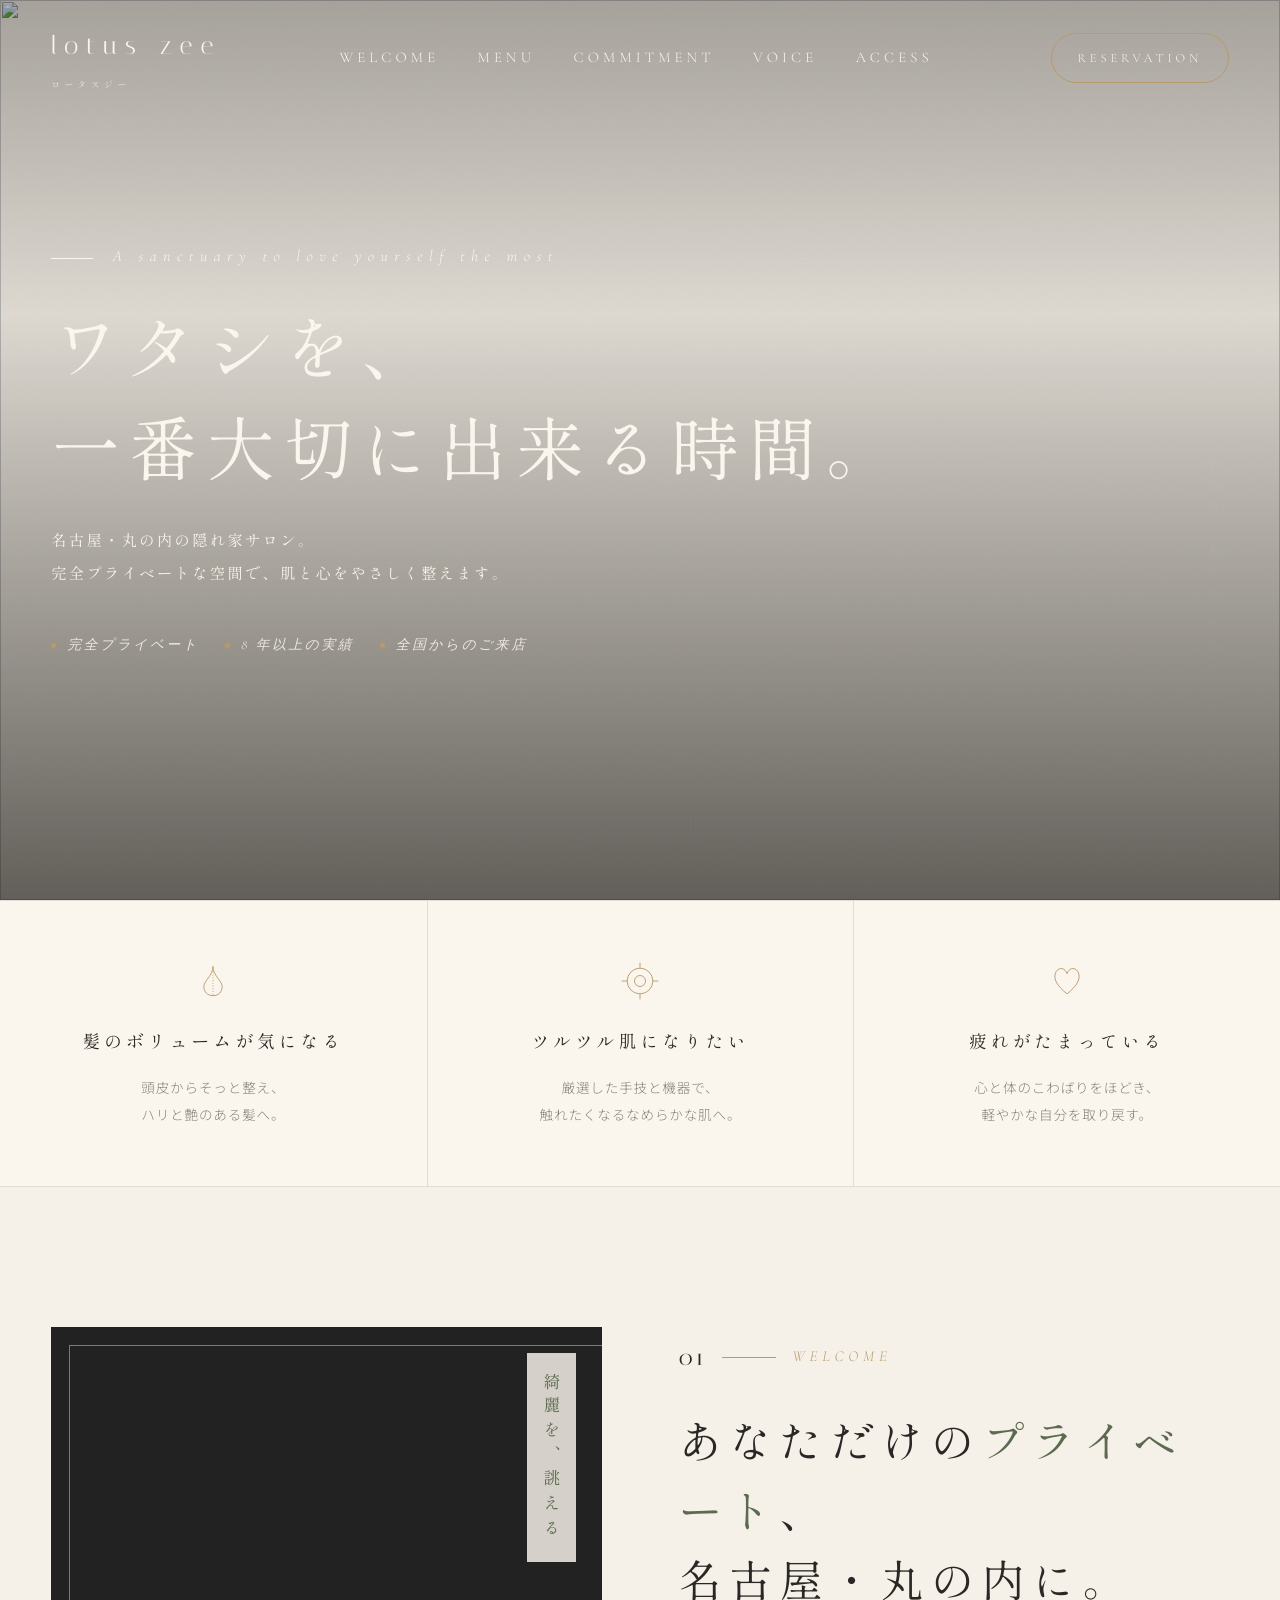
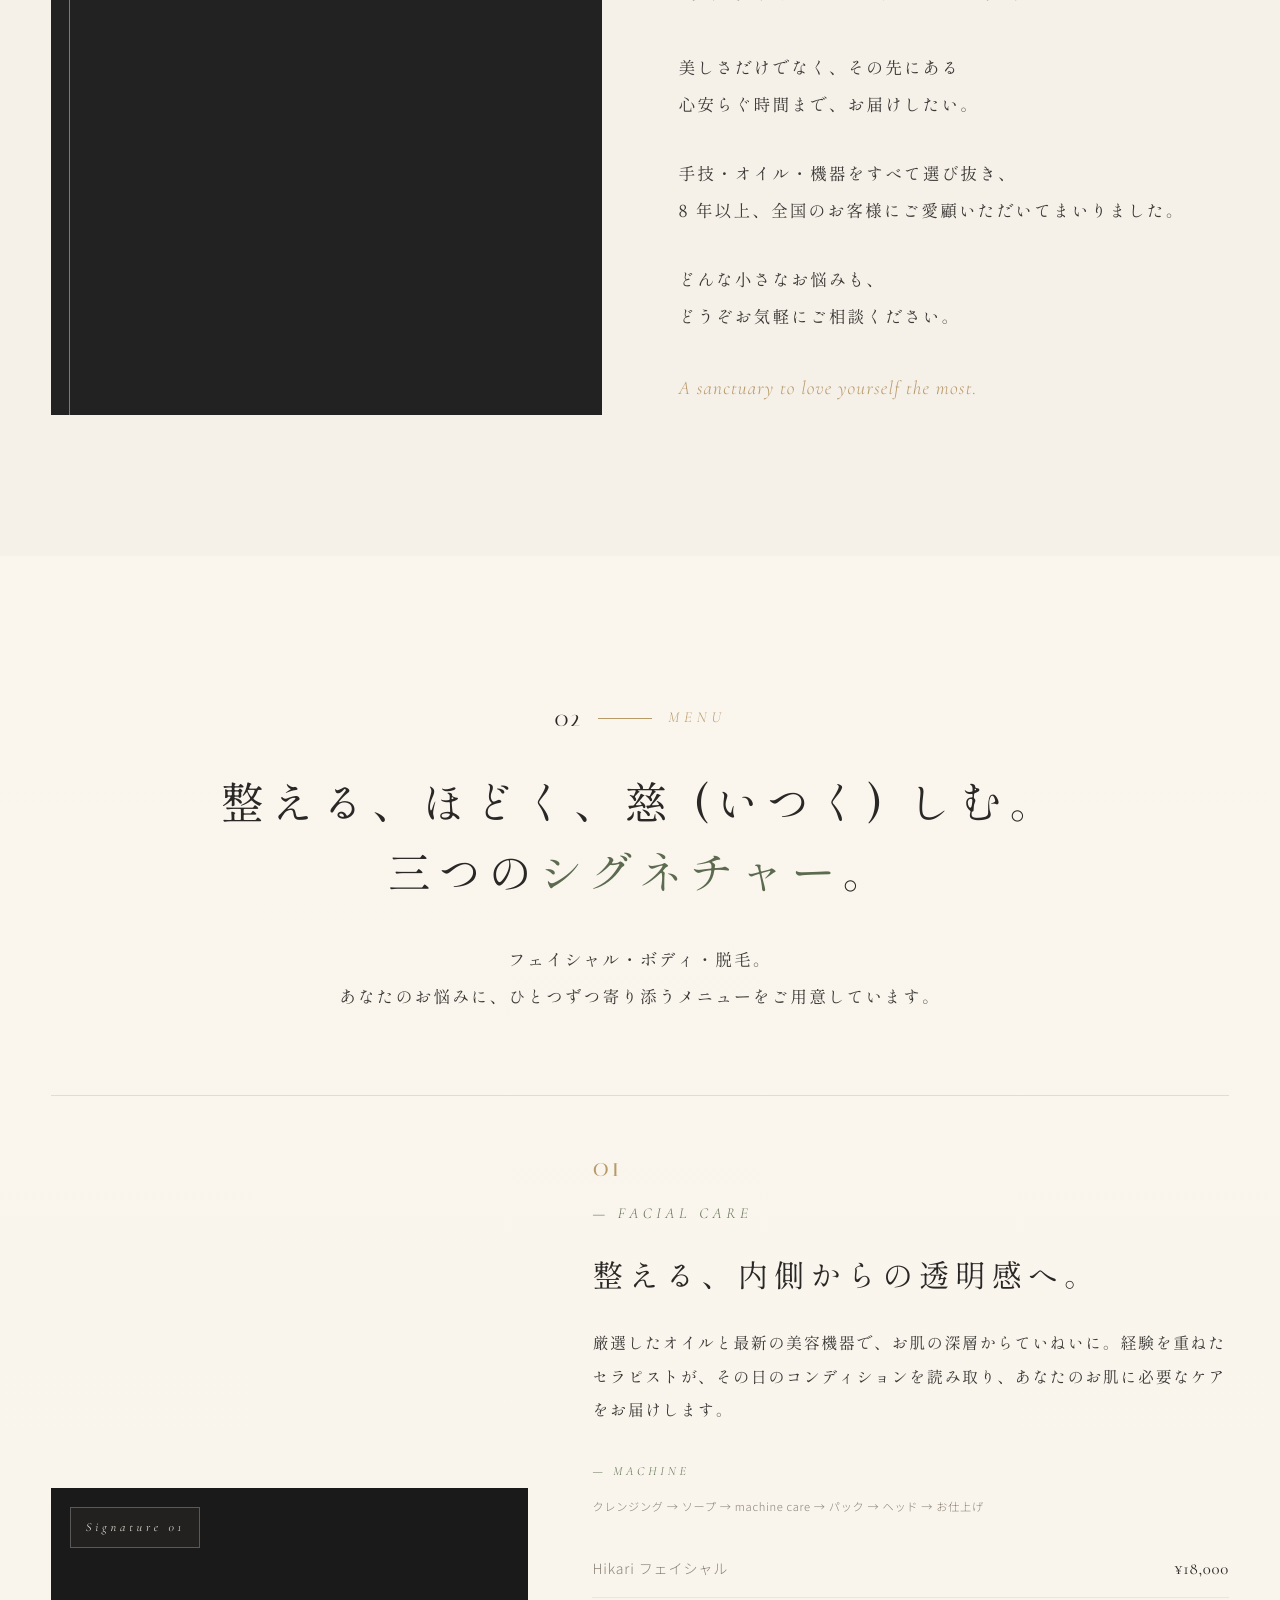
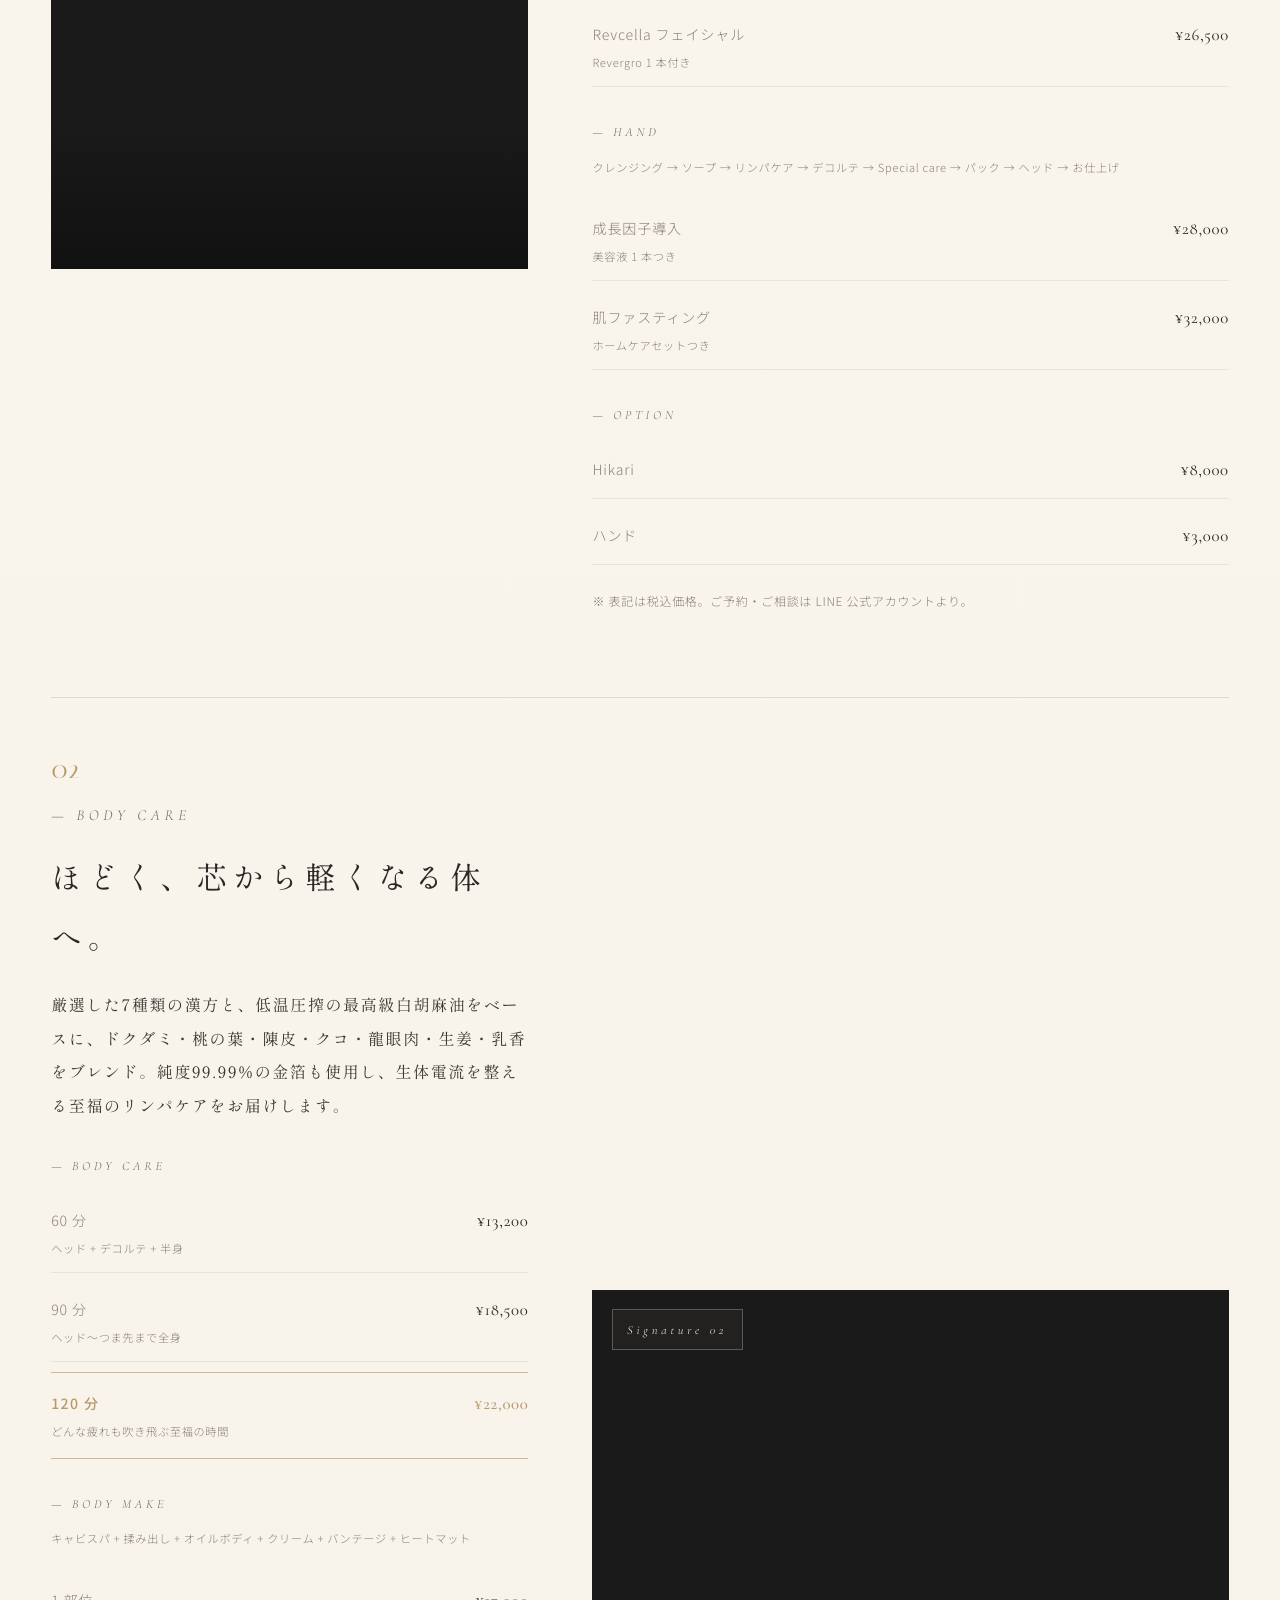
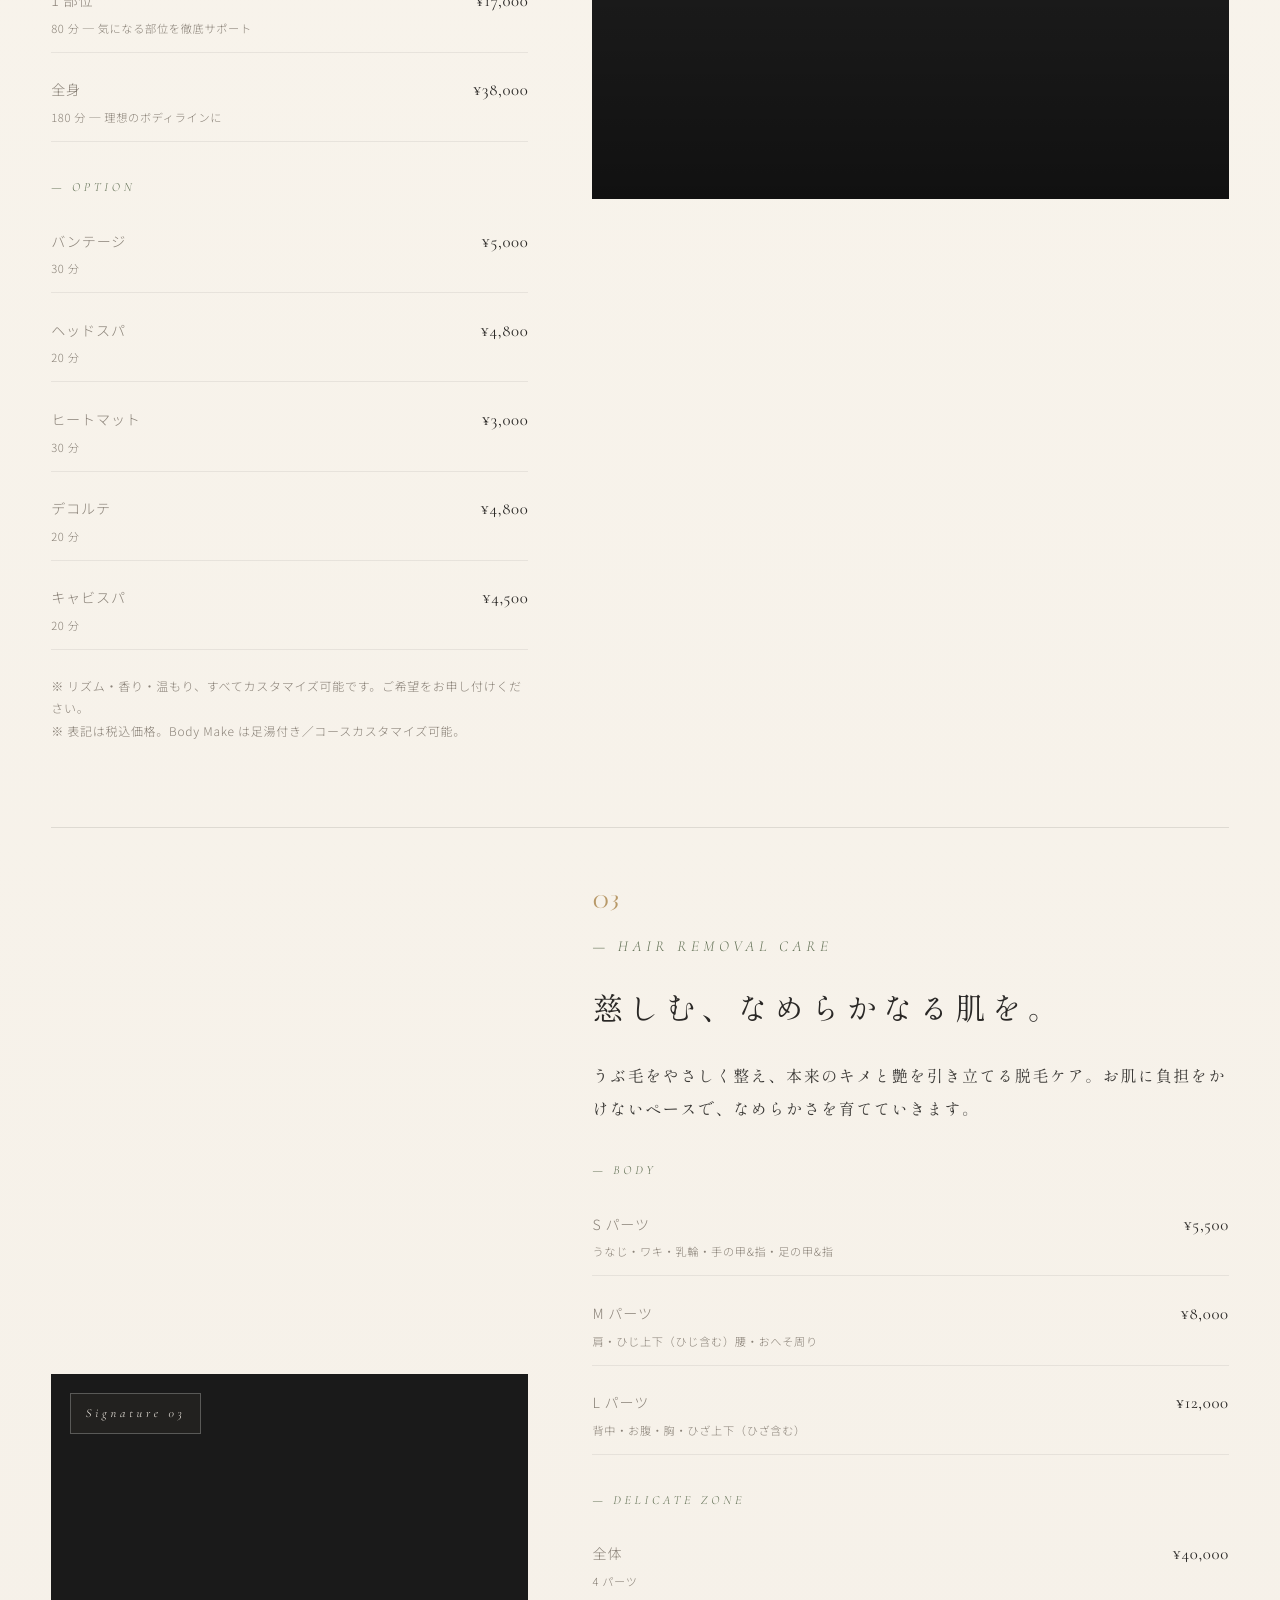
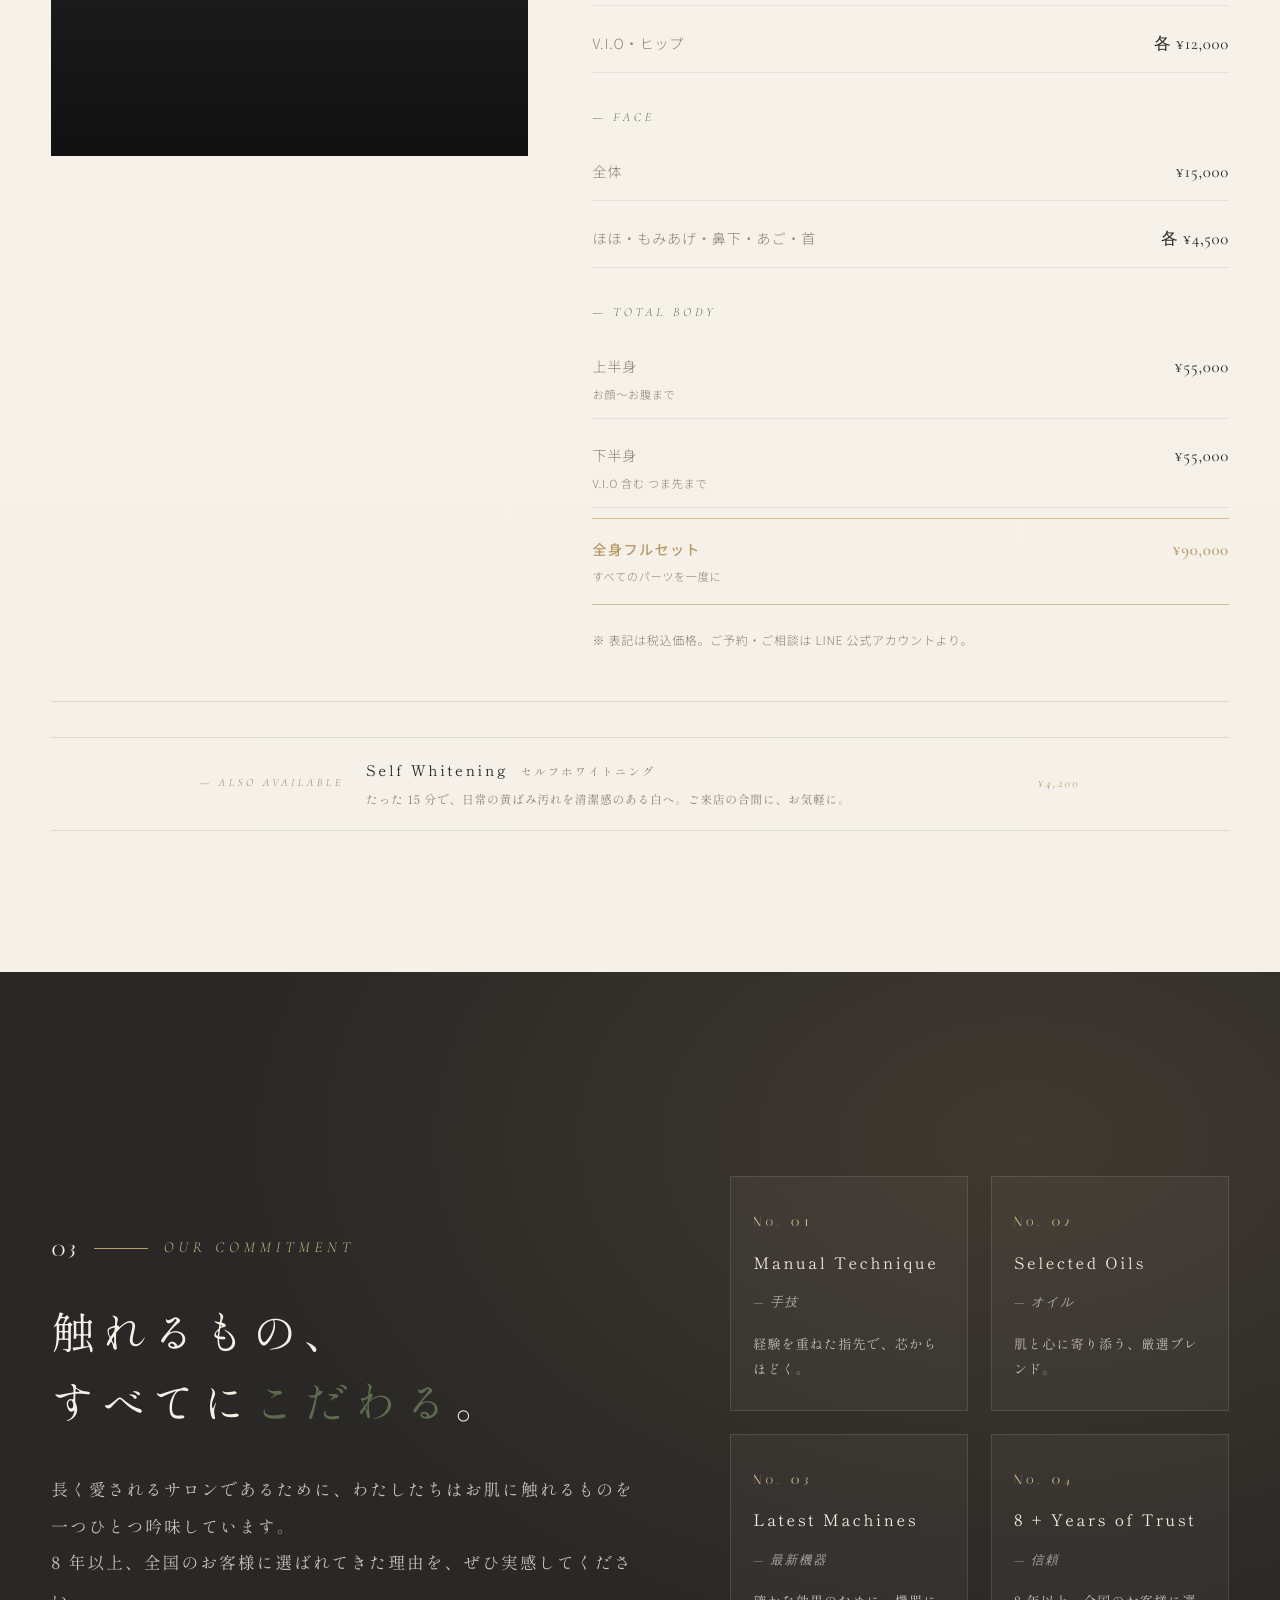
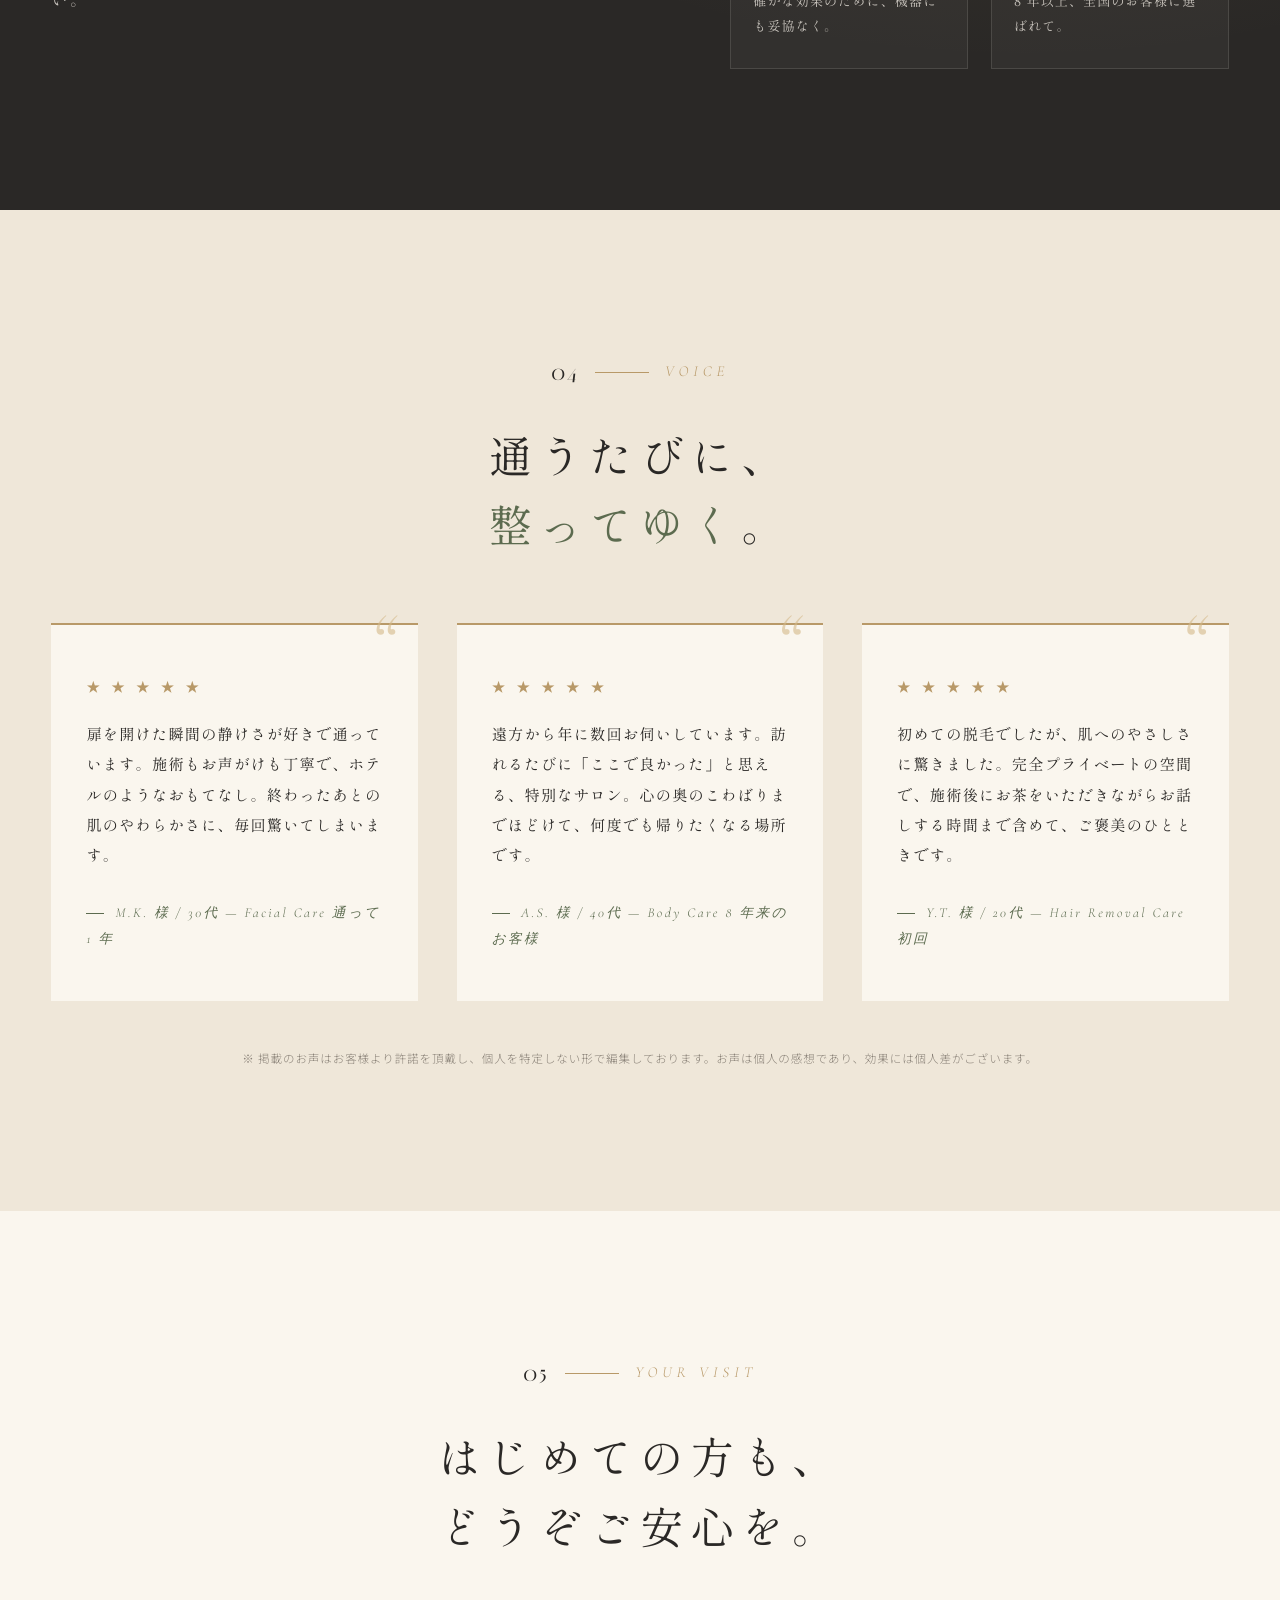
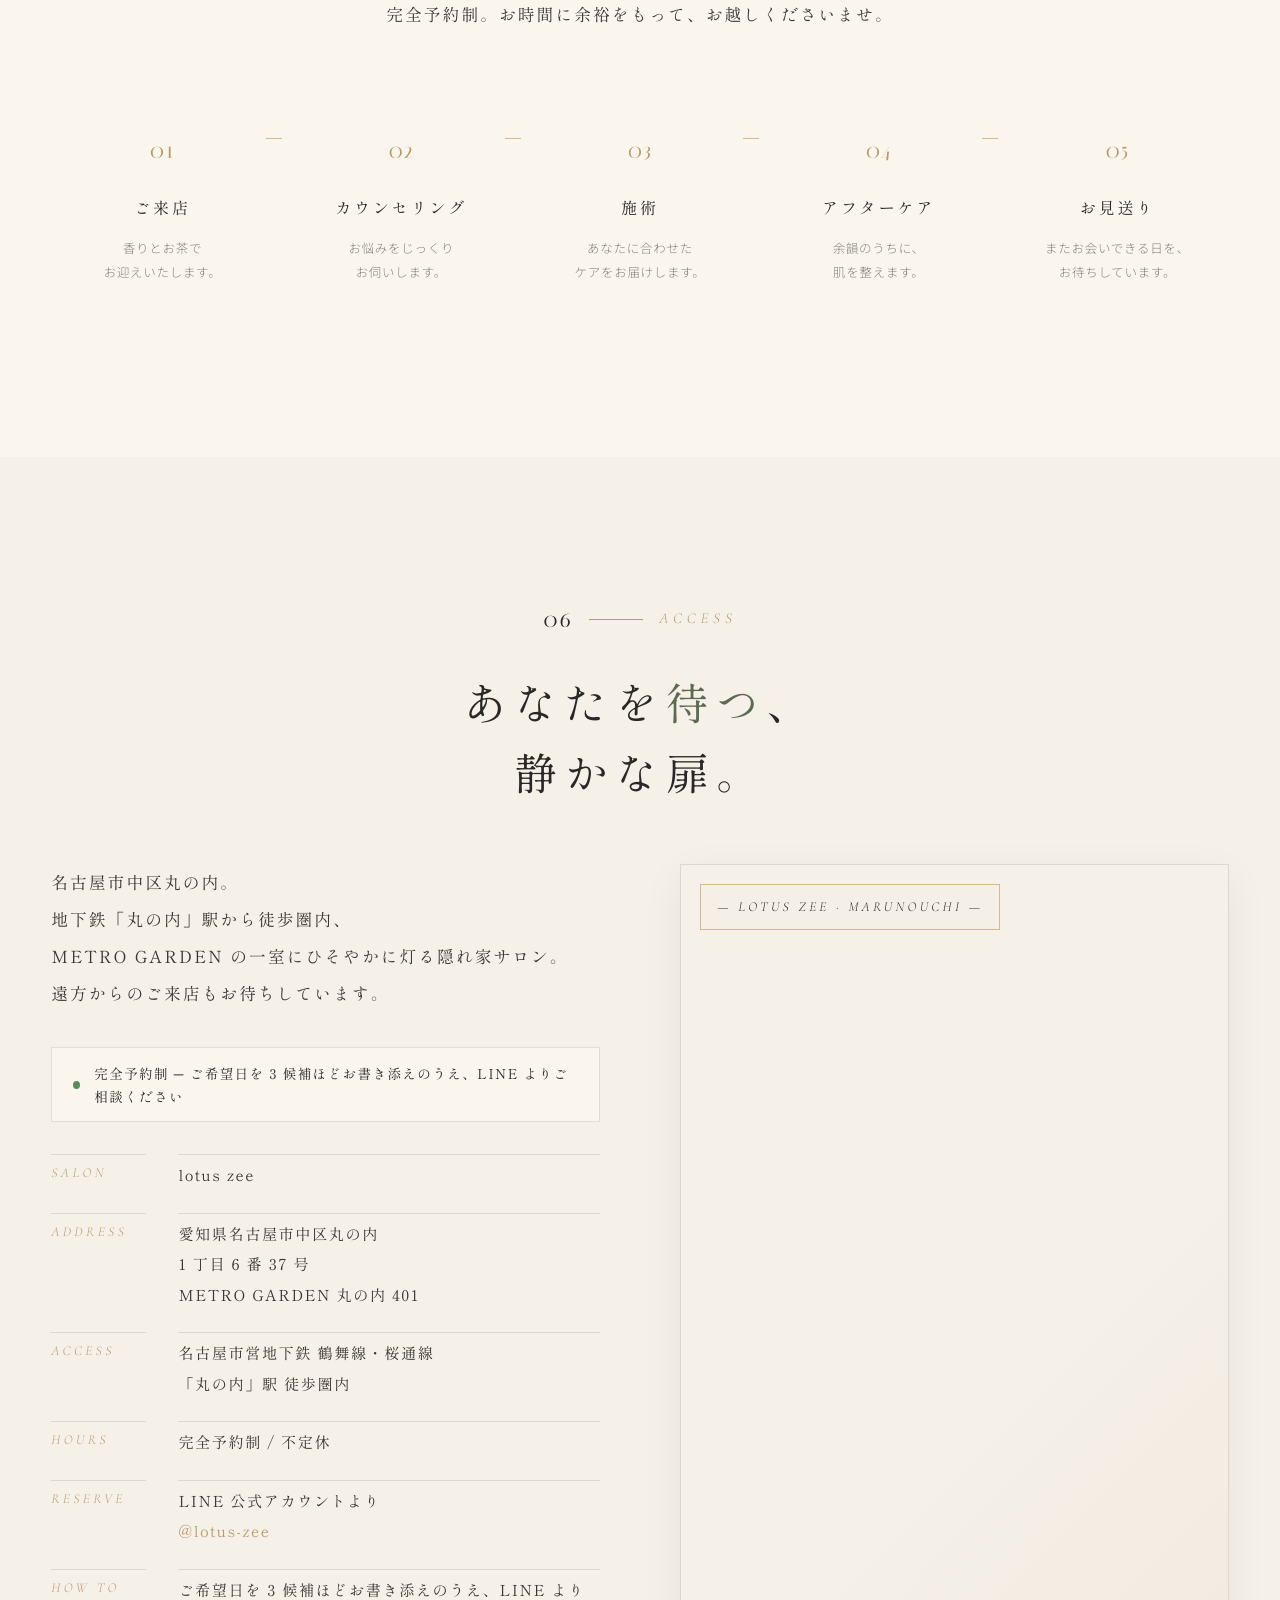
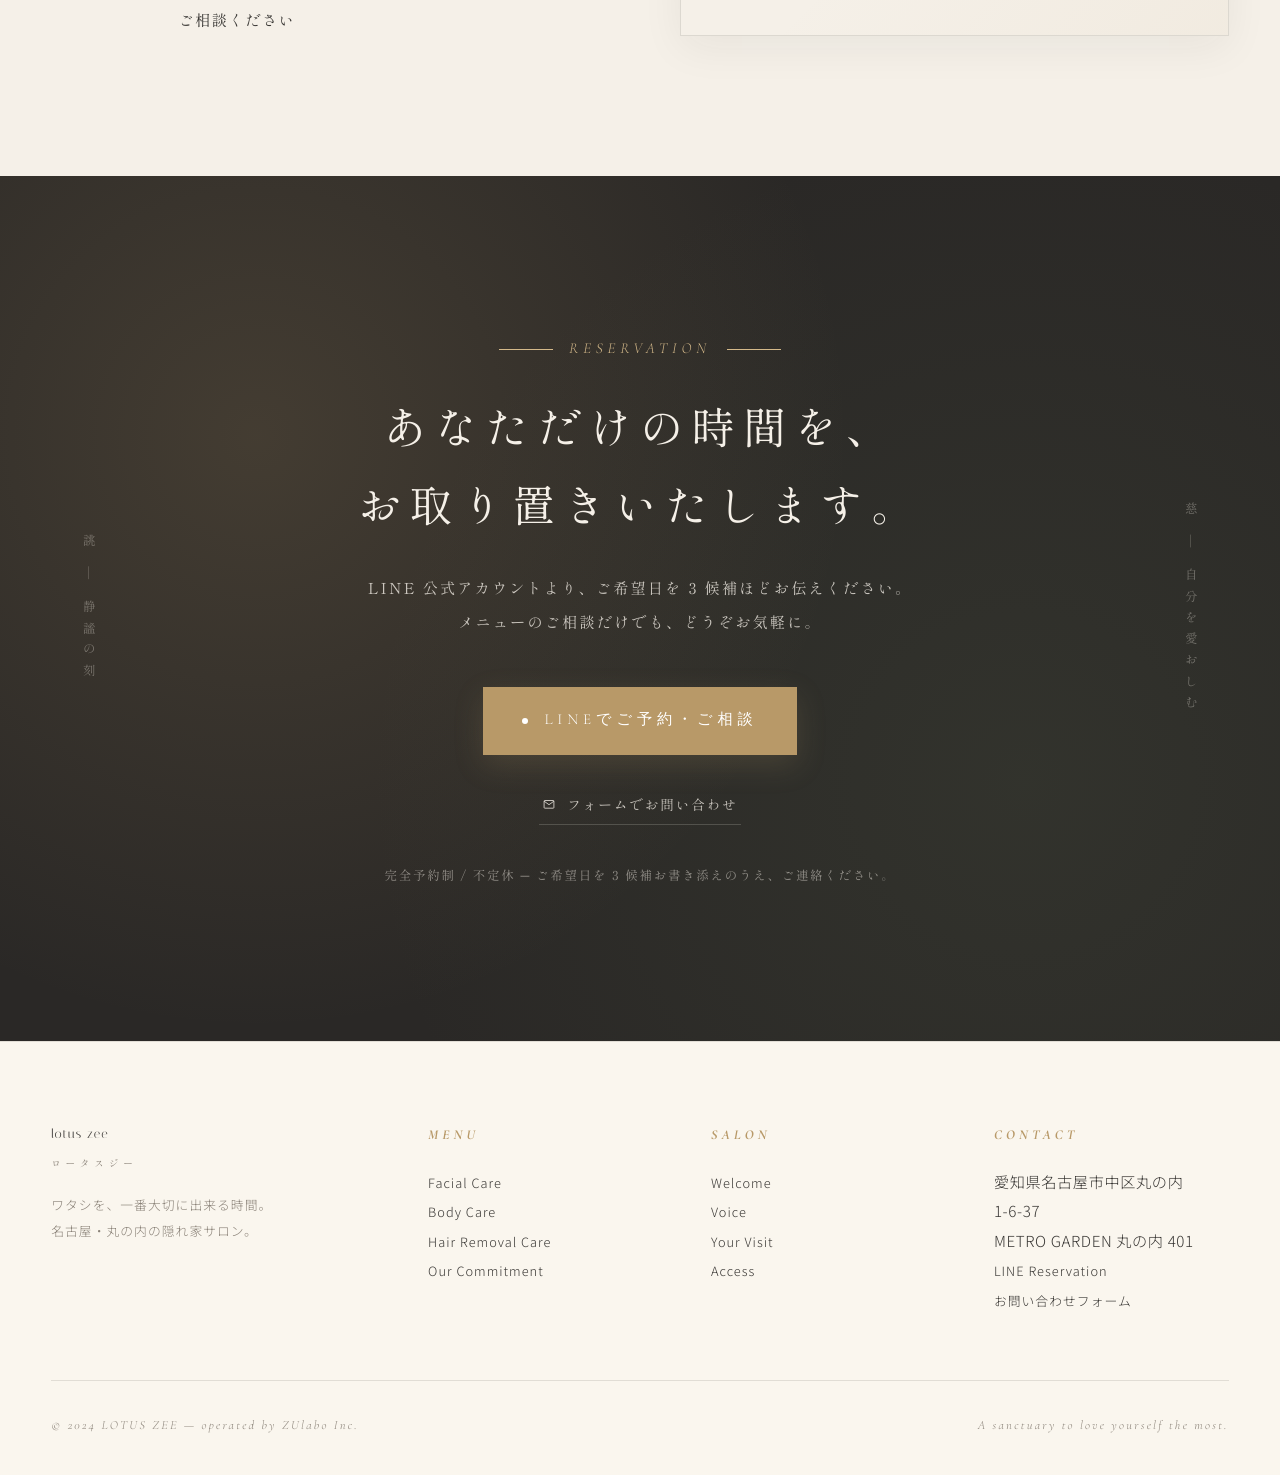
==== commit 1559da04: "Add files via upload" ====
--- a/index.html
+++ b/index.html
@@ -3,8 +3,8 @@
 <head>
 <meta charset="UTF-8" />
 <meta name="viewport" content="width=device-width, initial-scale=1.0" />
-<title>lotus zee — 自分を慈しむ、静謐な癒しの隠れ家</title>
-<meta name="description" content="lotus zee（ロータスジー）は、最新の機器と確かな技術で、あなただけの美をしつらえる完全予約制の隠れ家サロン。脱毛・光フェイシャル・セルフホワイトニング。" />
+<title>lotus zee — ワタシを一番大切に出来る時間 / 名古屋・丸の内</title>
+<meta name="description" content="lotus zee（ロータスジー）は名古屋市中区丸の内、完全プライベート空間のエステティックサロン。フェイシャル・ボディ・ハイパーナイフ・脱毛。手技・オイル・機械にこだわり、8年以上全国からのお客様にご来店いただいております。" />
 
 <link rel="preconnect" href="https://fonts.googleapis.com">
 <link rel="preconnect" href="https://fonts.gstatic.com" crossorigin>
@@ -144,11 +144,11 @@
 .nav__burger.is-open span:nth-child(2){opacity:0}
 .nav__burger.is-open span:nth-child(3){top:8px;transform:rotate(-45deg)}
 
-@media (max-width:880px){
+@media (max-width:980px){
   .nav__links{
     position:fixed;inset:0;background:var(--c-sumi);color:var(--c-ivory);
-    flex-direction:column;justify-content:center;gap:2.2rem;
-    font-size:1.1rem;letter-spacing:.4em;
+    flex-direction:column;justify-content:center;gap:2rem;
+    font-size:1.05rem;letter-spacing:.36em;
     clip-path:circle(0% at calc(100% - 32px) 32px);
     transition:clip-path .9s var(--ease-luxe);
     pointer-events:none;
@@ -323,9 +323,7 @@
   border-left:1px solid var(--c-line);
   display:flex;flex-direction:column;align-items:center;justify-content:flex-start;
 }
-@media (max-width:980px) and (min-width:781px){
-  .intro-band__grid{grid-template-columns:1fr 1fr 1fr}
-}
+/* intermediate viewport handled in unified responsive block */
 .intro-band__cell:first-child{border-left:0}
 .intro-band__cell .icon{
   width:44px;height:44px;color:var(--c-gold);
@@ -339,9 +337,9 @@
 .intro-band__cell p{
   font-size:.85rem;line-height:2;color:var(--c-mute);letter-spacing:.06em;
 }
-@media (max-width:780px){
+@media (max-width:760px){
   .intro-band__grid{grid-template-columns:1fr}
-  .intro-band__cell{border-left:0;border-top:1px solid var(--c-line);padding:2.6rem 1.6rem}
+  .intro-band__cell{border-left:0;border-top:1px solid var(--c-line);padding:2.4rem 1.4rem}
   .intro-band__cell:first-child{border-top:0}
 }
 
@@ -376,7 +374,7 @@
   font-size:1.2rem;letter-spacing:.06em;color:var(--c-gold);
   margin-top:2.2rem;
 }
-@media (max-width:880px){
+@media (max-width:980px){
   .concept__grid{grid-template-columns:1fr}
   .concept__img{aspect-ratio:1/1;max-height:520px}
 }
@@ -467,7 +465,71 @@
 .menu__subhead{
   font-family:var(--f-cormorant);font-style:italic;font-size:.78rem;
   letter-spacing:.3em;text-transform:uppercase;color:var(--c-moss);
-  margin:.8rem 0 -.2rem;
+  margin:1.4rem 0 .3rem;
+}
+.menu__subhead:first-child{margin-top:0}
+.menu__flow{
+  font-size:.7rem;letter-spacing:.06em;color:var(--c-mute);line-height:1.9;
+  margin:-.1rem 0 .8rem;font-weight:300;
+}
+.menu__inquiry{
+  font-family:var(--f-mincho);font-weight:300;
+  font-size:.92rem;letter-spacing:.1em;line-height:2.1;
+  color:var(--c-text);
+  padding:1.6rem 1.4rem;
+  background:rgba(184,153,104,.06);
+  border-left:2px solid var(--c-gold-soft);
+  margin-bottom:1.4rem;
+}
+.menu__inquiry-eye{
+  display:block;
+  font-family:var(--f-cormorant);font-style:italic;
+  font-size:.78rem;letter-spacing:.3em;text-transform:uppercase;
+  color:var(--c-gold);margin-bottom:.5rem;
+}
+
+/* Sub menu (Self Whitening — discreet) */
+.menu__sub{
+  margin-top:2.2rem;
+  padding:1.2rem 1.4rem;
+  border-top:1px solid var(--c-line);
+  border-bottom:1px solid var(--c-line);
+  opacity:.92;
+}
+.menu__sub-inner{
+  display:grid;grid-template-columns:auto 1fr auto;gap:1.4rem;align-items:center;
+  max-width:880px;margin:0 auto;
+}
+.menu__sub-eye{
+  font-family:var(--f-cormorant);font-style:italic;
+  font-size:.7rem;letter-spacing:.3em;text-transform:uppercase;
+  color:var(--c-mute);white-space:nowrap;
+}
+.menu__sub-body h4{
+  font-family:var(--f-mincho);font-weight:400;
+  font-size:.92rem;letter-spacing:.18em;color:var(--c-sumi);
+  margin-bottom:.2rem;
+}
+.menu__sub-ja{
+  font-size:.7rem;letter-spacing:.2em;color:var(--c-mute);
+  margin-left:.8rem;font-weight:300;
+}
+.menu__sub-body p{
+  font-size:.74rem;color:var(--c-mute);letter-spacing:.06em;line-height:1.8;
+  font-family:var(--f-mincho);font-weight:300;
+}
+.menu__sub-price{
+  font-family:var(--f-cormorant);font-style:italic;
+  font-size:.78rem;letter-spacing:.18em;color:var(--c-gold);white-space:nowrap;
+  border-bottom:1px solid transparent;
+  transition:border-color .4s, color .4s;
+}
+.menu__sub-price:hover{color:var(--c-gold-soft);border-bottom-color:var(--c-gold-soft)}
+@media (max-width:760px){
+  .menu__sub-inner{grid-template-columns:1fr;gap:.4rem;text-align:left}
+  .menu__sub-eye{font-size:.66rem}
+  .menu__sub-price{font-size:.78rem}
+  .menu__sub-ja{display:block;margin:.2rem 0 0 0}
 }
 
 .menu__note{
@@ -475,9 +537,7 @@
   margin-top:1rem;
 }
 
-@media (max-width:820px){
-  .menu__item, .menu__item--reverse{grid-template-columns:1fr;direction:ltr}
-}
+/* menu mobile breakpoint handled in unified responsive block below */
 
 /* ============================================
    COSMETIC (店販)
@@ -513,13 +573,11 @@
 }
 .cosmetic__card .vol{font-family:var(--f-cormorant);font-style:italic;font-size:.78rem;opacity:.6;letter-spacing:.15em}
 .cosmetic__card .pr{
-  font-family:var(--f-cormorant);font-size:1.1rem;letter-spacing:.04em;color:var(--c-gold-soft);
+  font-family:var(--f-mincho);font-weight:300;
+  font-size:.82rem;letter-spacing:.08em;line-height:1.9;color:rgba(245,240,232,.78);
   margin-top:1rem;display:block;
 }
-@media (max-width:880px){
-  .cosmetic__grid{grid-template-columns:1fr;gap:3rem}
-  .cosmetic__items{grid-template-columns:1fr 1fr}
-}
+/* cosmetic mobile breakpoint handled in unified responsive block below */
 
 /* ============================================
    VOICE / JOURNAL
@@ -559,7 +617,7 @@
   margin-top:3rem;text-align:center;
   font-size:.72rem;color:var(--c-mute);letter-spacing:.08em;line-height:1.9;
 }
-@media (max-width:880px){.voice__grid{grid-template-columns:1fr;gap:1.6rem}}
+/* voice mobile breakpoint handled in unified responsive block below */
 
 /* ============================================
    FLOW
@@ -587,8 +645,7 @@
 .flow__step:not(:last-child)::after{
   content:"";position:absolute;top:2.6rem;right:-.5rem;width:1rem;height:1px;background:var(--c-gold-soft);
 }
-@media (max-width:780px){
-  .flow__list{grid-template-columns:1fr 1fr;gap:.5rem}
+@media (max-width:980px){
   .flow__step::after{display:none}
 }
 
@@ -655,7 +712,7 @@
   padding:.55rem 1rem;border:1px solid var(--c-gold-soft);
   text-transform:uppercase;
 }
-@media (max-width:880px){.access__grid{grid-template-columns:1fr;gap:3rem}}
+/* access mobile breakpoint handled in unified responsive block below */
 
 /* ============================================
    RESERVATION (Big CTA)
@@ -684,7 +741,7 @@
   font-size:.78rem;letter-spacing:.7em;
   color:rgba(245,240,232,.35);
 }
-@media (max-width:880px){.cta__tate,.cta__tate2{display:none}}
+@media (max-width:980px){.cta__tate,.cta__tate2{display:none}}
 
 .cta__inner{position:relative;z-index:1;max-width:680px;margin:0 auto}
 .cta__title{
@@ -777,8 +834,7 @@
   border-top:1px solid var(--c-line);
   font-family:var(--f-cormorant);font-style:italic;font-size:.78rem;letter-spacing:.18em;color:var(--c-mute);
 }
-@media (max-width:780px){
-  .foot__top{grid-template-columns:1fr 1fr;gap:2rem}
+@media (max-width:760px){
   .foot__bottom{flex-direction:column;gap:1rem;text-align:center}
 }
 
@@ -802,7 +858,7 @@
 .sticky-book a.book{background:var(--c-gold);border-color:var(--c-gold)}
 .sticky-book{transition:transform .55s var(--ease-luxe)}
 .sticky-book.is-hidden{transform:translateY(110%);pointer-events:none}
-@media (max-width:880px){
+@media (max-width:760px){
   .sticky-book{display:flex}
   .foot{padding-bottom:5.6rem}
 }
@@ -813,6 +869,172 @@
 }
 .leaf--1{top:8%;left:-30px;width:120px;transform:rotate(-20deg)}
 .leaf--2{bottom:6%;right:-20px;width:150px;transform:rotate(40deg)}
+
+/* ============================================
+   RESPONSIVE — Unified breakpoints
+   - Desktop (default)
+   - 1180px ─ tablet wide
+   - 980px  ─ tablet
+   - 760px  ─ mobile landscape / tablet portrait
+   - 480px  ─ mobile portrait
+   ============================================ */
+
+/* tablet wide (1180 and below) */
+@media (max-width:1180px){
+  :root{
+    --pad-section:clamp(4.5rem, 9vw, 8rem);
+  }
+  .hero__title{font-size:clamp(2.4rem,5vw,4.4rem);letter-spacing:.1em}
+  .hero__sub{font-size:1rem;letter-spacing:.14em}
+  .nav__links{gap:1.8rem}
+}
+
+/* tablet (980 and below) */
+@media (max-width:980px){
+  :root{
+    --pad-section:clamp(4rem, 8vw, 6rem);
+    --pad-inline:clamp(1.2rem, 3.5vw, 2.4rem);
+  }
+  .hero{min-height:600px}
+  .hero__title{font-size:clamp(2.2rem,5.5vw,3.6rem);line-height:1.5}
+  .hero__sub{font-size:.95rem;max-width:30em}
+  .hero__badges{gap:.7rem 1.2rem;margin-top:2rem}
+  .hero__badges span{font-size:.78rem}
+  .hero__meta{font-size:.7rem;bottom:1.6rem}
+
+  .intro-band__cell{padding:2.8rem 1.6rem}
+  .intro-band__cell h3{font-size:1rem}
+  .intro-band__cell p{font-size:.8rem;line-height:1.9}
+
+  .concept__grid{gap:3rem}
+  .concept__img{aspect-ratio:5/4}
+
+  .menu__item, .menu__item--reverse{
+    grid-template-columns:1fr;gap:2rem;padding:2.4rem 0;
+  }
+  .menu__item--reverse .menu__photo{order:1}
+  .menu__item--reverse .menu__body{order:2}
+  .menu__photo{aspect-ratio:5/3;max-height:380px}
+
+  .cosmetic__grid{grid-template-columns:1fr;gap:2.6rem}
+  .cosmetic__items{grid-template-columns:1fr 1fr;gap:1rem}
+
+  .voice__grid{grid-template-columns:1fr;gap:1.4rem}
+  .voice__card{padding:2.4rem 1.8rem}
+
+  .flow__list{grid-template-columns:1fr 1fr;gap:.6rem;margin-top:2.6rem}
+  .flow__step{padding:1.6rem .8rem}
+  .flow__step::before{font-size:1.2rem;margin-bottom:.8rem}
+  .flow__step h4{font-size:.92rem}
+  .flow__step p{font-size:.72rem}
+
+  .access__grid{grid-template-columns:1fr;gap:2.6rem}
+  .access__map{min-height:340px}
+  .access__map iframe{min-height:340px}
+  .access__info dl{grid-template-columns:1fr;gap:.6rem 0}
+  .access__info dt{border-top:1px solid var(--c-line);padding-top:1.4rem;margin-top:.4rem;font-size:.78rem;min-width:0}
+  .access__info dd{border-top:0;padding-top:.2rem;margin-bottom:.8rem}
+  .access__info dt:first-of-type{margin-top:1rem}
+
+  .cta__title{font-size:clamp(1.6rem,4vw,2.2rem);letter-spacing:.14em}
+  .cta__sub{font-size:.88rem}
+  .btn--lg{padding:1.1rem 2.2rem;font-size:.92rem;letter-spacing:.32em}
+
+  .foot__top{grid-template-columns:1fr 1fr;gap:2rem 1.6rem}
+}
+
+/* mobile landscape / tablet portrait (760 and below) */
+@media (max-width:760px){
+  :root{
+    --pad-section:clamp(3.4rem, 9vw, 5rem);
+  }
+  .nav{padding:1rem var(--pad-inline)}
+  .nav.is-scrolled{padding:.75rem var(--pad-inline)}
+  .nav__brand{font-size:1.3rem;letter-spacing:.26em}
+  .nav__brand small{font-size:.5rem;letter-spacing:.4em}
+
+  .hero{height:88svh;min-height:540px}
+  .hero__title{font-size:clamp(2rem,8vw,3rem);line-height:1.5}
+  .hero__sub{font-size:.9rem;line-height:2;letter-spacing:.12em}
+  .hero__eyebrow{font-size:.78rem;letter-spacing:.28em}
+  .hero__eyebrow::before{width:28px;margin-right:.8rem}
+  .hero__badges{margin-top:1.8rem;gap:.5rem .9rem}
+  .hero__badges span{font-size:.7rem;letter-spacing:.14em}
+  .hero__meta{display:none}
+
+  .h2{font-size:clamp(1.4rem,5vw,2rem);letter-spacing:.14em;margin:1.2rem 0 1.8rem;line-height:1.7}
+  .eyebrow{font-size:.78rem;letter-spacing:.26em}
+  .eyebrow .num{font-size:1.1rem}
+  .eyebrow .bar{width:32px}
+  .lede{font-size:.92rem;line-height:2.1;letter-spacing:.1em}
+
+  .concept__tate{font-size:.85rem;letter-spacing:.3em;top:1rem;right:1rem;padding:.9rem .4rem}
+  .concept__img::after{transform:translate(10px,10px)}
+
+  .menu__photo{aspect-ratio:4/3}
+  .menu__body h3{font-size:1.3rem;letter-spacing:.14em}
+  .menu__body .desc{font-size:.92rem;line-height:2}
+  .menu__inquiry{padding:1.2rem 1.1rem;font-size:.86rem}
+
+  .cosmetic__items{grid-template-columns:1fr;gap:.9rem}
+  .cosmetic__card{padding:1.4rem 1.2rem}
+
+  .access__map{min-height:280px}
+  .access__map iframe{min-height:280px}
+  .access__map .mark{font-size:.72rem;letter-spacing:.18em;padding:.4rem .8rem;top:.8rem;left:.8rem}
+  .access__status{font-size:.78rem;padding:.7rem 1rem}
+
+  .cta{padding-block:clamp(4rem,12vw,7rem)}
+  .cta__title{font-size:clamp(1.4rem,5vw,1.9rem);letter-spacing:.12em;line-height:1.85;margin:1.2rem 0 1.6rem}
+  .cta__sub{font-size:.85rem;line-height:2;letter-spacing:.1em}
+  .btn--lg{padding:1rem 1.8rem;font-size:.85rem;letter-spacing:.26em;width:100%;justify-content:center}
+  .cta__primary{padding:0 1rem}
+  .cta__hours{font-size:.72rem;line-height:1.9}
+
+  .foot__top{grid-template-columns:1fr;gap:2rem;text-align:center}
+  .foot p, .foot a, .foot ul{font-size:.78rem}
+  .foot h5{margin-bottom:.8rem}
+
+  .sticky-book a{font-size:.72rem;letter-spacing:.16em;padding:.75rem .4rem}
+}
+
+/* mobile portrait (480 and below) */
+@media (max-width:480px){
+  :root{
+    --pad-inline:1.1rem;
+  }
+  .hero__title{font-size:clamp(1.8rem,9vw,2.4rem);letter-spacing:.08em}
+  .hero__sub{font-size:.85rem}
+  .hero__badges{flex-direction:column;align-items:flex-start;gap:.55rem;margin-top:1.4rem}
+  .hero__badges span{font-size:.68rem}
+
+  .h2{font-size:1.3rem;letter-spacing:.12em}
+  .menu__body h3{font-size:1.15rem}
+  .menu__body .desc{font-size:.88rem}
+
+  .voice__card{padding:2rem 1.4rem}
+  .voice__card .text{font-size:.88rem}
+
+  .flow__list{grid-template-columns:1fr 1fr 1fr;gap:.4rem;margin-top:2rem}
+  .flow__step{padding:1.2rem .4rem}
+  .flow__step::before{font-size:1rem;margin-bottom:.5rem}
+  .flow__step h4{font-size:.78rem;letter-spacing:.12em}
+  .flow__step p{font-size:.66rem;line-height:1.7}
+
+  .access__map{min-height:240px}
+  .access__map iframe{min-height:240px}
+
+  .cta__title{font-size:1.3rem;letter-spacing:.1em}
+
+  .foot{padding:3rem var(--pad-inline) 5.4rem}
+  .foot__bottom{font-size:.7rem;letter-spacing:.14em}
+}
+
+/* very tall narrow phones — keep hero readable */
+@media (max-height:720px) and (max-width:760px){
+  .hero{min-height:480px;height:96svh}
+  .hero__inner{padding-top:5.5rem}
+}
 
 /* ============================================
    Print / Reduced motion
@@ -828,11 +1050,11 @@
 <nav class="nav" id="nav">
   <a href="#" class="nav__brand">lotus zee<small>ロータスジー</small></a>
   <div class="nav__links" id="navLinks">
-    <a href="#concept">Concept</a>
+    <a href="#concept">Welcome</a>
     <a href="#menu">Menu</a>
-    <a href="#cosmetic">Cosmetics</a>
+    <a href="#commitment">Commitment</a>
     <a href="#voice">Voice</a>
-    <a href="#access">Salon</a>
+    <a href="#access">Access</a>
   </div>
   <a href="#cta" class="nav__cta">Reservation</a>
   <button class="nav__burger" id="burger" aria-label="メニューを開く" aria-expanded="false" aria-controls="navLinks">
@@ -851,19 +1073,19 @@
       width="2000" height="1333">
   </picture>
   <div class="hero__overlay"></div>
-  <div class="hero__tate">静謐の刻、自分を慈しむ</div>
+  <div class="hero__tate">名古屋・丸の内 完全プライベート</div>
   <div class="hero__inner">
-    <p class="hero__eyebrow">A private sanctuary for your beauty</p>
-    <h1 class="hero__title">自分の綺麗を、<br>慈 (いつく) しむ刻 (とき)。</h1>
-    <p class="hero__sub">日々の喧騒からほんの数歩。確かな技術と最新の機器が、あなただけの美しさを、丁寧にしつらえます。</p>
+    <p class="hero__eyebrow">A sanctuary to love yourself the most</p>
+    <h1 class="hero__title">ワタシを、<br>一番大切に出来る時間。</h1>
+    <p class="hero__sub">名古屋・丸の内の隠れ家サロン。<br>完全プライベートな空間で、肌と心をやさしく整えます。</p>
     <div class="hero__badges">
-      <span><i></i>完全予約制</span>
-      <span><i></i>無料カウンセリング</span>
-      <span><i></i>勧誘なしの約束</span>
+      <span><i></i>完全プライベート</span>
+      <span><i></i>8 年以上の実績</span>
+      <span><i></i>全国からのご来店</span>
     </div>
   </div>
   <div class="hero__meta">
-    <span>EST. 2021 — Aichi</span>
+    <span>Nagoya · Marunouchi</span>
     <div class="hero__scrollhint">
       <span>Scroll</span><span class="line"></span>
     </div>
@@ -879,8 +1101,8 @@
         <path d="M24 8 C24 18, 14 24, 14 30 C14 36, 18 40, 24 40 C30 40, 34 36, 34 30 C34 24, 24 18, 24 8 Z"/>
         <path d="M24 14 L24 40" stroke-dasharray="1 2"/>
       </svg>
-      <h3>確かな技術</h3>
-      <p>有資格者による丁寧な施術。<br>お一人おひとりのお肌と向き合います。</p>
+      <h3>髪のボリュームが気になる</h3>
+      <p>頭皮からそっと整え、<br>ハリと艶のある髪へ。</p>
     </div>
     <div class="intro-band__cell reveal reveal--slower">
       <svg class="icon" viewBox="0 0 48 48" fill="none" stroke="currentColor" stroke-width="1" aria-hidden="true">
@@ -888,15 +1110,15 @@
         <circle cx="24" cy="24" r="6"/>
         <path d="M24 4 L24 10 M24 38 L24 44 M4 24 L10 24 M38 24 L44 24"/>
       </svg>
-      <h3>最新の機器</h3>
-      <p>国産の最新マシンと厳選した化粧品で、<br>安心と効果を両立します。</p>
+      <h3>ツルツル肌になりたい</h3>
+      <p>厳選した手技と機器で、<br>触れたくなるなめらかな肌へ。</p>
     </div>
     <div class="intro-band__cell reveal reveal--slowest">
       <svg class="icon" viewBox="0 0 48 48" fill="none" stroke="currentColor" stroke-width="1" aria-hidden="true">
         <path d="M24 38 C14 30, 8 22, 12 14 C16 8, 22 10, 24 16 C26 10, 32 8, 36 14 C40 22, 34 30, 24 38 Z"/>
       </svg>
-      <h3>勧誘なしの約束</h3>
-      <p>無理な勧誘は一切いたしません。<br>あなたのご希望に寄り添うご提案を。</p>
+      <h3>疲れがたまっている</h3>
+      <p>心と体のこわばりをほどき、<br>軽やかな自分を取り戻す。</p>
     </div>
   </div>
 </section>
@@ -908,13 +1130,14 @@
       <span class="concept__tate">綺麗を、誂える</span>
     </div>
     <div class="reveal reveal--slower">
-      <p class="eyebrow"><span class="num">01</span><span class="bar"></span>Concept</p>
-      <h2 class="h2">扉のむこうに、<br>あなただけの<em>静謐</em>を。</h2>
+      <p class="eyebrow"><span class="num">01</span><span class="bar"></span>Welcome</p>
+      <h2 class="h2">あなただけの<em>プライベート</em>、<br>名古屋・丸の内に。</h2>
       <div class="concept__body lede">
-        <p>都会の喧騒から、ほんの数歩。<br>扉を開けるその瞬間から、<br>あなただけのリチュアルが、はじまります。</p>
-        <p>経験を重ねたセラピストの手のひらが、<br>こわばりをそっとほどき、<br>奥に眠る肌本来の輝きを、静かに呼び覚ましてゆく。</p>
+        <p>美しさだけでなく、その先にある<br>心安らぐ時間まで、お届けしたい。</p>
+        <p>手技・オイル・機器をすべて選び抜き、<br>8 年以上、全国のお客様にご愛顧いただいてまいりました。</p>
+        <p>どんな小さなお悩みも、<br>どうぞお気軽にご相談ください。</p>
       </div>
-      <p class="concept__sign">Beauty in stillness.</p>
+      <p class="concept__sign">A sanctuary to love yourself the most.</p>
     </div>
   </div>
 </section>
@@ -923,113 +1146,162 @@
 <section class="section menu" id="menu">
   <div class="wrap">
     <div class="menu__intro reveal">
-      <p class="eyebrow"><span class="num">02</span><span class="bar"></span>Signature Menu</p>
-      <h2 class="h2">三つの<em>リチュアル</em>、<br>纏う、削ぐ、灯す。</h2>
-      <p class="lede" style="margin-left:auto;margin-right:auto;text-align:center">脱毛、光フェイシャル＆ボディ、セルフホワイトニング。<br>あなたの美しさを多角的に整える、三つのシグネチャー。</p>
+      <p class="eyebrow"><span class="num">02</span><span class="bar"></span>Menu</p>
+      <h2 class="h2">整える、ほどく、慈 (いつく) しむ。<br>三つの<em>シグネチャー</em>。</h2>
+      <p class="lede" style="margin-left:auto;margin-right:auto;text-align:center">フェイシャル・ボディ・脱毛。<br>あなたのお悩みに、ひとつずつ寄り添うメニューをご用意しています。</p>
     </div>
 
     <div class="menu__list">
 
-      <!-- ITEM 01 -->
+      <!-- ITEM 01 — FACIAL CARE -->
       <article class="menu__item reveal">
         <div class="menu__photo menu__photo--01">
           <span class="badge">Signature 01</span>
         </div>
         <div class="menu__body">
           <span class="num">01</span>
-          <p class="en">— Hair Removal Ritual</p>
-          <h3>削ぐ、なめらかなる肌へ</h3>
-          <p class="desc">国産最新IPLマシンが、肌のキメに寄り添いながら、優しく、確実にうぶ毛をリリース。最短ひと月に一度のペースで、約六回。鏡の前のあなたが、少しずつ自信を纏ってゆきます。</p>
+          <p class="en">— Facial Care</p>
+          <h3>整える、内側からの透明感へ。</h3>
+          <p class="desc">厳選したオイルと最新の美容機器で、お肌の深層からていねいに。経験を重ねたセラピストが、その日のコンディションを読み取り、あなたのお肌に必要なケアをお届けします。</p>
+
           <div class="menu__price-table">
-            <div class="row feat"><span class="label">Premier Discovery ─ 5箇所お試しコース<small>はじめての方への、ささやかな手はじめに</small></span><span class="price">¥10,000</span></div>
-            <p class="menu__subhead">— By Area</p>
-            <div class="row"><span class="label">Petite Parts ─ うなじ・両ワキ・へそ周り</span><span class="price">¥5,500</span></div>
-            <div class="row"><span class="label">Medium Parts ─ 両肩・両ひじ上下</span><span class="price">¥8,500</span></div>
-            <div class="row"><span class="label">Décolleté &amp; Back ─ 背中・胸元・腹部</span><span class="price">¥12,500</span></div>
-            <div class="row"><span class="label">Visage ─ フェイス全体</span><span class="price">¥15,000</span></div>
-            <div class="row"><span class="label">Intime ─ VIO・ヒップ 各部位</span><span class="price">¥12,000</span></div>
-            <p class="menu__subhead">— Full Body Ritual</p>
-            <div class="row"><span class="label">La Suite ─ 全身フルセット<small>※ 回数コースは別途ご相談</small></span><span class="price">¥90,000</span></div>
+            <p class="menu__subhead">— Machine</p>
+            <p class="menu__flow">クレンジング → ソープ → machine care → パック → ヘッド → お仕上げ</p>
+            <div class="row"><span class="label">Hikari フェイシャル</span><span class="price">¥18,000</span></div>
+            <div class="row"><span class="label">Revcella フェイシャル<small>Revergro 1 本付き</small></span><span class="price">¥26,500</span></div>
+
+            <p class="menu__subhead">— Hand</p>
+            <p class="menu__flow">クレンジング → ソープ → リンパケア → デコルテ → Special care → パック → ヘッド → お仕上げ</p>
+            <div class="row"><span class="label">成長因子導入<small>美容液 1 本つき</small></span><span class="price">¥28,000</span></div>
+            <div class="row"><span class="label">肌ファスティング<small>ホームケアセットつき</small></span><span class="price">¥32,000</span></div>
+
+            <p class="menu__subhead">— Option</p>
+            <div class="row"><span class="label">Hikari</span><span class="price">¥8,000</span></div>
+            <div class="row"><span class="label">ハンド</span><span class="price">¥3,000</span></div>
           </div>
-          <p class="menu__note">※ 無料カウンセリング・無料体験を承っております。<br>※ 表記はすべて税込価格。17歳以下の方は親権者同伴をお願いしております。</p>
+
+          <p class="menu__note">※ 表記は税込価格。ご予約・ご相談は LINE 公式アカウントより。</p>
         </div>
       </article>
 
-      <!-- ITEM 02 -->
+      <!-- ITEM 02 — BODY CARE -->
       <article class="menu__item menu__item--reverse reveal">
         <div class="menu__photo menu__photo--02">
           <span class="badge">Signature 02</span>
         </div>
         <div class="menu__body">
           <span class="num">02</span>
-          <p class="en">— Light Facial · Body Ritual</p>
-          <h3>灯す、内側からの艶を</h3>
-          <p class="desc">光のヴェールが肌に降り注ぎ、奥に眠るキメと透明感を呼び覚まします。フェイスからボディまで、全身に光を纏うように。深い呼吸の先で、肌は静かに目を覚ましてゆきます。</p>
+          <p class="en">— Body Care</p>
+          <h3>ほどく、芯から軽くなる体へ。</h3>
+          <p class="desc">厳選した7種類の漢方と、低温圧搾の最高級白胡麻油をベースに、ドクダミ・桃の葉・陳皮・クコ・龍眼肉・生姜・乳香をブレンド。純度99.99%の金箔も使用し、生体電流を整える至福のリンパケアをお届けします。</p>
+
           <div class="menu__price-table">
-            <div class="row feat"><span class="label">Loyal Ritual ─ 6 回お通いコース<small>10% のお礼を、心ばかりに</small></span><span class="price">— inquiry —</span></div>
-            <div class="row"><span class="label">Lumière Visage ─ 光フェイシャル</span><span class="price">¥12,000</span></div>
-            <div class="row"><span class="label">Lumière Buste ─ 光ボディ・上半身</span><span class="price">¥20,000</span></div>
-            <div class="row"><span class="label">Lumière Jambes ─ 光ボディ・下半身</span><span class="price">¥20,000</span></div>
-            <div class="row"><span class="label">Lumière Intégral ─ 光ボディ・全身</span><span class="price">¥35,000</span></div>
+            <p class="menu__subhead">— Body Care</p>
+            <div class="row"><span class="label">60 分<small>ヘッド + デコルテ + 半身</small></span><span class="price">¥13,200</span></div>
+            <div class="row"><span class="label">90 分<small>ヘッド〜つま先まで全身</small></span><span class="price">¥18,500</span></div>
+            <div class="row feat"><span class="label">120 分<small>どんな疲れも吹き飛ぶ至福の時間</small></span><span class="price">¥22,000</span></div>
+
+            <p class="menu__subhead">— Body Make</p>
+            <p class="menu__flow">キャビスパ + 揉み出し + オイルボディ + クリーム + バンテージ + ヒートマット</p>
+            <div class="row"><span class="label">1 部位<small>80 分 ─ 気になる部位を徹底サポート</small></span><span class="price">¥17,000</span></div>
+            <div class="row"><span class="label">全身<small>180 分 ─ 理想のボディラインに</small></span><span class="price">¥38,000</span></div>
+
+            <p class="menu__subhead">— Option</p>
+            <div class="row"><span class="label">バンテージ <small>30 分</small></span><span class="price">¥5,000</span></div>
+            <div class="row"><span class="label">ヘッドスパ <small>20 分</small></span><span class="price">¥4,800</span></div>
+            <div class="row"><span class="label">ヒートマット <small>30 分</small></span><span class="price">¥3,000</span></div>
+            <div class="row"><span class="label">デコルテ <small>20 分</small></span><span class="price">¥4,800</span></div>
+            <div class="row"><span class="label">キャビスパ <small>20 分</small></span><span class="price">¥4,500</span></div>
           </div>
-          <p class="menu__note">※ 無料カウンセリングを承っております。お肌のお悩みをじっくりお伺いいたします。</p>
+
+          <p class="menu__note">※ リズム・香り・温もり、すべてカスタマイズ可能です。ご希望をお申し付けください。<br>※ 表記は税込価格。Body Make は足湯付き／コースカスタマイズ可能。</p>
         </div>
       </article>
 
-      <!-- ITEM 03 -->
+      <!-- ITEM 03 — HAIR REMOVAL CARE (closing the main list with reveal) -->
       <article class="menu__item reveal">
         <div class="menu__photo menu__photo--03">
           <span class="badge">Signature 03</span>
         </div>
         <div class="menu__body">
           <span class="num">03</span>
-          <p class="en">— Self Whitening Ritual</p>
-          <h3>纏う、白く澄んだ微笑み</h3>
-          <p class="desc">歯の表面の汚れをそっと拭い、本来の白さを取り戻すLED照射のリチュアル。痛みはほぼなく、わずか15分。その場で平均2〜3トーンの違いを感じていただけます。</p>
+          <p class="en">— Hair Removal Care</p>
+          <h3>慈しむ、なめらかなる肌を。</h3>
+          <p class="desc">うぶ毛をやさしく整え、本来のキメと艶を引き立てる脱毛ケア。お肌に負担をかけないペースで、なめらかさを育てていきます。</p>
+
           <div class="menu__price-table">
-            <div class="row feat"><span class="label">Clarté ─ セルフホワイトニング (1回)<small>LED 15 分照射の、静かなリチュアル</small></span><span class="price">¥3,500</span></div>
+            <p class="menu__subhead">— Body</p>
+            <div class="row"><span class="label">S パーツ<small>うなじ・ワキ・乳輪・手の甲&amp;指・足の甲&amp;指</small></span><span class="price">¥5,500</span></div>
+            <div class="row"><span class="label">M パーツ<small>肩・ひじ上下（ひじ含む）腰・おへそ周り</small></span><span class="price">¥8,000</span></div>
+            <div class="row"><span class="label">L パーツ<small>背中・お腹・胸・ひざ上下（ひざ含む）</small></span><span class="price">¥12,000</span></div>
+
+            <p class="menu__subhead">— Delicate Zone</p>
+            <div class="row"><span class="label">全体<small>4 パーツ</small></span><span class="price">¥40,000</span></div>
+            <div class="row"><span class="label">V.I.O・ヒップ</span><span class="price">各 ¥12,000</span></div>
+
+            <p class="menu__subhead">— Face</p>
+            <div class="row"><span class="label">全体</span><span class="price">¥15,000</span></div>
+            <div class="row"><span class="label">ほほ・もみあげ・鼻下・あご・首</span><span class="price">各 ¥4,500</span></div>
+
+            <p class="menu__subhead">— Total Body</p>
+            <div class="row"><span class="label">上半身<small>お顔〜お腹まで</small></span><span class="price">¥55,000</span></div>
+            <div class="row"><span class="label">下半身<small>V.I.O 含む つま先まで</small></span><span class="price">¥55,000</span></div>
+            <div class="row feat"><span class="label">全身フルセット<small>すべてのパーツを一度に</small></span><span class="price">¥90,000</span></div>
           </div>
-          <p class="menu__note">※ LED照射時間15分。施術後 約1ヶ月、美しいトーンを保ちます (個人差がございます)。</p>
+
+          <p class="menu__note">※ 表記は税込価格。ご予約・ご相談は LINE 公式アカウントより。</p>
         </div>
       </article>
 
     </div>
+
+    <!-- SUB MENU ─ Self Whitening (small) -->
+    <aside class="menu__sub reveal" aria-label="サブメニュー">
+      <div class="menu__sub-inner">
+        <span class="menu__sub-eye">— Also Available</span>
+        <div class="menu__sub-body">
+          <h4>Self Whitening<span class="menu__sub-ja">セルフホワイトニング</span></h4>
+          <p>たった 15 分で、日常の黄ばみ汚れを清潔感のある白へ。ご来店の合間に、お気軽に。</p>
+        </div>
+        <span class="menu__sub-price">¥4,200</span>
+      </div>
+    </aside>
   </div>
 </section>
 
-<!-- COSMETIC -->
-<section class="section cosmetic" id="cosmetic">
+<!-- COMMITMENT -->
+<section class="section cosmetic" id="commitment">
   <div class="wrap">
     <div class="cosmetic__grid">
       <div class="reveal">
-        <p class="eyebrow"><span class="num">03</span><span class="bar"></span>Home Care</p>
-        <h2 class="h2">サロンの<em>余韻</em>を、<br>日常へ携える。</h2>
-        <p class="lede">VI COSMETICS — ヴィーコスメ。<br>サロンの手当てを、ご自宅のひとときへ。皮脂膜を守りながら、肌本来の力を呼び覚ます、選び抜かれた一式。</p>
+        <p class="eyebrow"><span class="num">03</span><span class="bar"></span>Our Commitment</p>
+        <h2 class="h2">触れるもの、<br>すべてに<em>こだわる</em>。</h2>
+        <p class="lede">長く愛されるサロンであるために、わたしたちはお肌に触れるものを一つひとつ吟味しています。<br>8 年以上、全国のお客様に選ばれてきた理由を、ぜひ実感してください。</p>
       </div>
       <div class="cosmetic__items reveal reveal--slower">
         <div class="cosmetic__card">
           <span class="no">No. 01</span>
-          <h4>Reset Cleansing</h4>
-          <span class="vol">120ml</span>
-          <span class="pr">¥7,700</span>
+          <h4>Manual Technique</h4>
+          <span class="vol">— 手技</span>
+          <span class="pr">経験を重ねた指先で、芯からほどく。</span>
         </div>
         <div class="cosmetic__card">
           <span class="no">No. 02</span>
-          <h4>Natural Wash</h4>
-          <span class="vol">120ml</span>
-          <span class="pr">¥7,480</span>
+          <h4>Selected Oils</h4>
+          <span class="vol">— オイル</span>
+          <span class="pr">肌と心に寄り添う、厳選ブレンド。</span>
+        </div>
+        <div class="cosmetic__card">
+          <span class="no">No. 03</span>
+          <h4>Latest Machines</h4>
+          <span class="vol">— 最新機器</span>
+          <span class="pr">確かな効果のために、機器にも妥協なく。</span>
         </div>
         <div class="cosmetic__card">
           <span class="no">No. 04</span>
-          <h4>Time Essence</h4>
-          <span class="vol">50ml</span>
-          <span class="pr">¥13,200</span>
-        </div>
-        <div class="cosmetic__card">
-          <span class="no">No. 05</span>
-          <h4>Barrier Serum</h4>
-          <span class="vol">50g</span>
-          <span class="pr">¥12,100</span>
+          <h4>8 + Years of Trust</h4>
+          <span class="vol">— 信頼</span>
+          <span class="pr">8 年以上、全国のお客様に選ばれて。</span>
         </div>
       </div>
     </div>
@@ -1040,24 +1312,24 @@
 <section class="section voice" id="voice">
   <div class="wrap">
     <div style="text-align:center" class="reveal">
-      <p class="eyebrow" style="justify-content:center"><span class="num">04</span><span class="bar"></span>Voice from our guests</p>
-      <h2 class="h2">通うたびに、<br><em>整ってゆく</em>ということ。</h2>
+      <p class="eyebrow" style="justify-content:center"><span class="num">04</span><span class="bar"></span>Voice</p>
+      <h2 class="h2">通うたびに、<br><em>整ってゆく</em>。</h2>
     </div>
     <div class="voice__grid">
       <div class="voice__card reveal">
         <p class="stars" aria-label="5段階評価で5">★ ★ ★ ★ ★</p>
-        <p class="text">扉を開けた瞬間の、静けさが好きで通っています。施術はもちろん、お声がけのトーンまで丁寧で、まるでホテルのようなおもてなし。終わったあとの肌のやわらかさに、毎回驚いてしまいます。</p>
-        <p class="who">M.K. 様 / 30代 — 光フェイシャル 通って 1 年</p>
+        <p class="text">扉を開けた瞬間の静けさが好きで通っています。施術もお声がけも丁寧で、ホテルのようなおもてなし。終わったあとの肌のやわらかさに、毎回驚いてしまいます。</p>
+        <p class="who">M.K. 様 / 30代 — Facial Care 通って 1 年</p>
       </div>
       <div class="voice__card reveal reveal--slower">
         <p class="stars" aria-label="5段階評価で5">★ ★ ★ ★ ★</p>
-        <p class="text">これまでいくつもサロンを巡ってきましたが、ここまで「勧誘がない」サロンは初めて。お悩みに寄り添ってメニューをご提案くださり、安心して長くお付き合いできています。</p>
-        <p class="who">A.S. 様 / 40代 — 脱毛フルコース 8 ヶ月目</p>
+        <p class="text">遠方から年に数回お伺いしています。訪れるたびに「ここで良かった」と思える、特別なサロン。心の奥のこわばりまでほどけて、何度でも帰りたくなる場所です。</p>
+        <p class="who">A.S. 様 / 40代 — Body Care 8 年来のお客様</p>
       </div>
       <div class="voice__card reveal reveal--slowest">
         <p class="stars" aria-label="5段階評価で4.5">★ ★ ★ ★ ★</p>
-        <p class="text">ホワイトニングを初めて体験しましたが、その場で違いを感じられました。痛みもなく、施術後にお茶をいただきながら、お話ししてくださる時間まで含めて、ご褒美のひとときです。</p>
-        <p class="who">Y.T. 様 / 20代 — ホワイトニング 初回</p>
+        <p class="text">初めての脱毛でしたが、肌へのやさしさに驚きました。完全プライベートの空間で、施術後にお茶をいただきながらお話しする時間まで含めて、ご褒美のひとときです。</p>
+        <p class="who">Y.T. 様 / 20代 — Hair Removal Care 初回</p>
       </div>
     </div>
     <p class="voice__note reveal">※ 掲載のお声はお客様より許諾を頂戴し、個人を特定しない形で編集しております。お声は個人の感想であり、効果には個人差がございます。</p>
@@ -1070,28 +1342,28 @@
     <div style="text-align:center" class="reveal">
       <p class="eyebrow" style="justify-content:center"><span class="num">05</span><span class="bar"></span>Your Visit</p>
       <h2 class="h2">はじめての方も、<br>どうぞご安心を。</h2>
-      <p class="lede" style="margin:0 auto">完全予約制。当日はお時間に余裕をもって、お越しくださいませ。</p>
+      <p class="lede" style="margin:0 auto">完全予約制。お時間に余裕をもって、お越しくださいませ。</p>
     </div>
     <div class="flow__list">
       <div class="flow__step reveal">
         <h4>ご来店</h4>
-        <p>扉を開けてすぐ、<br>香りとお茶でお迎え。</p>
+        <p>香りとお茶で<br>お迎えいたします。</p>
       </div>
       <div class="flow__step reveal reveal--slower">
         <h4>カウンセリング</h4>
-        <p>お悩みとご希望を、<br>丁寧にお伺いします。</p>
+        <p>お悩みをじっくり<br>お伺いします。</p>
       </div>
       <div class="flow__step reveal reveal--slowest">
         <h4>施術</h4>
-        <p>あなたに誂えた<br>リチュアルへ。</p>
+        <p>あなたに合わせた<br>ケアをお届けします。</p>
       </div>
       <div class="flow__step reveal" style="transition-delay:.55s">
         <h4>アフターケア</h4>
-        <p>余韻のうちに、<br>お肌を整えます。</p>
+        <p>余韻のうちに、<br>肌を整えます。</p>
       </div>
       <div class="flow__step reveal" style="transition-delay:.7s">
         <h4>お見送り</h4>
-        <p>次のひとときを、<br>お待ちしております。</p>
+        <p>またお会いできる日を、<br>お待ちしています。</p>
       </div>
     </div>
   </div>
@@ -1101,30 +1373,30 @@
 <section class="section access" id="access">
   <div class="wrap">
     <div style="text-align:center" class="reveal">
-      <p class="eyebrow" style="justify-content:center"><span class="num">06</span><span class="bar"></span>Salon &amp; Access</p>
+      <p class="eyebrow" style="justify-content:center"><span class="num">06</span><span class="bar"></span>Access</p>
       <h2 class="h2">あなたを<em>待つ</em>、<br>静かな扉。</h2>
     </div>
     <div class="access__grid">
       <div class="access__info reveal">
-        <p class="lede">愛知県・大口町。<br>カサ・ヴェルディーの一室に、ひそやかに灯る完全予約制サロン。<br>名鉄犬山線「柏森」駅よりお車で約7分、<br>駐車場のご用意もございます。</p>
+        <p class="lede">名古屋市中区丸の内。<br>地下鉄「丸の内」駅から徒歩圏内、<br>METRO GARDEN の一室にひそやかに灯る隠れ家サロン。<br>遠方からのご来店もお待ちしています。</p>
         <p class="access__status" id="status">
           <span class="status__dot"></span>
           <span class="status__text">— 営業状況を確認中 —</span>
         </p>
         <dl>
           <dt>Salon</dt><dd>lotus zee</dd>
-          <dt>Address</dt><dd>〒480-0144<br>愛知県丹羽郡大口町下小口 7-152-1<br>カサ・ヴェルディー 2A</dd>
-          <dt>Access</dt><dd>名鉄犬山線「柏森」駅 ─ お車で約7分<br>専用駐車場 ─ 2台ご用意</dd>
-          <dt>Tel</dt><dd><a href="tel:0587502408">0587 — 50 — 2408</a></dd>
-          <dt>Hours</dt><dd>10:30 — 16:30<br><small style="color:var(--c-mute)">不定休 / 完全予約制</small></dd>
-          <dt>Reserve</dt><dd>LINE 公式アカウント<br><a href="https://lin.ee/2mMka8J" target="_blank" rel="noopener" style="color:var(--c-gold)">@lotus-zee</a></dd>
+          <dt>Address</dt><dd>愛知県名古屋市中区丸の内<br>1 丁目 6 番 37 号<br>METRO GARDEN 丸の内 401</dd>
+          <dt>Access</dt><dd>名古屋市営地下鉄 鶴舞線・桜通線<br>「丸の内」駅 徒歩圏内</dd>
+          <dt>Hours</dt><dd>完全予約制 / 不定休</dd>
+          <dt>Reserve</dt><dd>LINE 公式アカウントより<br><a href="https://lin.ee/jr5cKD4" target="_blank" rel="noopener" style="color:var(--c-gold)">@lotus-zee</a></dd>
+          <dt>How to</dt><dd>ご希望日を 3 候補ほどお書き添えのうえ、LINE よりご相談ください</dd>
         </dl>
       </div>
       <div class="access__map reveal reveal--slower">
-        <span class="mark">— Lotus Zee · Aichi —</span>
+        <span class="mark">— Lotus Zee · Marunouchi —</span>
         <iframe
-          src="https://www.google.com/maps?q=%E6%84%9B%E7%9F%A5%E7%9C%8C%E4%B8%B9%E7%BE%BD%E9%83%A1%E5%A4%A7%E5%8F%A3%E7%94%BA%E4%B8%8B%E5%B0%8F%E5%8F%A37-152-1&output=embed"
-          title="lotus zee 地図 ─ 愛知県丹羽郡大口町下小口 7-152-1"
+          src="https://www.google.com/maps?q=%E6%84%9B%E7%9F%A5%E7%9C%8C%E5%90%8D%E5%8F%A4%E5%B1%8B%E5%B8%82%E4%B8%AD%E5%8C%BA%E4%B8%B8%E3%81%AE%E5%86%851-6-37&output=embed"
+          title="lotus zee 地図 ─ 名古屋市中区丸の内 1-6-37 METRO GARDEN 丸の内 401"
           loading="lazy" referrerpolicy="no-referrer-when-downgrade"
           allowfullscreen></iframe>
       </div>
@@ -1138,19 +1410,17 @@
   <div class="cta__tate2">慈 — 自分を愛おしむ</div>
   <div class="cta__inner reveal">
     <p class="eyebrow" style="justify-content:center;color:var(--c-gold-soft)"><span class="bar" style="background:var(--c-gold-soft)"></span>Reservation<span class="bar" style="background:var(--c-gold-soft)"></span></p>
-    <h2 class="cta__title">あなたのための時間を、<br>お取り置きいたします。</h2>
-    <p class="cta__sub">ご都合のよろしい日を、お聞かせください。<br>はじめての方は、無料カウンセリング・無料体験から、どうぞお気軽に。</p>
+    <h2 class="cta__title">あなただけの時間を、<br>お取り置きいたします。</h2>
+    <p class="cta__sub">LINE 公式アカウントより、ご希望日を 3 候補ほどお伝えください。<br>メニューのご相談だけでも、どうぞお気軽に。</p>
     <div class="cta__primary">
-      <a href="https://lin.ee/2mMka8J" class="btn btn--solid btn--lg" target="_blank" rel="noopener">
-        <span class="dot"></span>LINEで予約する
+      <a href="https://lin.ee/jr5cKD4" class="btn btn--solid btn--lg" target="_blank" rel="noopener">
+        <span class="dot"></span>LINEでご予約・ご相談
       </a>
     </div>
     <div class="cta__secondary">
-      <a href="tel:0587502408" class="cta__link"><svg viewBox="0 0 20 20" width="14" height="14" fill="none" stroke="currentColor" stroke-width="1.4" aria-hidden="true"><path d="M3 4.5 C3 3.7 3.7 3 4.5 3 H6 L7.5 6.5 L6 8 C7 10.5 9.5 13 12 14 L13.5 12.5 L17 14 V15.5 C17 16.3 16.3 17 15.5 17 C8.6 17 3 11.4 3 4.5 Z"/></svg>お電話 ─ 0587-50-2408</a>
-      <span class="cta__divider"></span>
       <a href="contact.html" class="cta__link"><svg viewBox="0 0 20 20" width="14" height="14" fill="none" stroke="currentColor" stroke-width="1.4" aria-hidden="true"><rect x="3" y="5" width="14" height="11" rx="1"/><path d="M3 6 L10 11 L17 6"/></svg>フォームでお問い合わせ</a>
     </div>
-    <p class="cta__hours">営業時間外のお問い合わせは、LINE もしくはフォームにて承ります — 翌営業日までにご返信いたします。</p>
+    <p class="cta__hours">完全予約制 / 不定休 ─ ご希望日を 3 候補お書き添えのうえ、ご連絡ください。</p>
   </div>
 </section>
 
@@ -1159,21 +1429,21 @@
   <div class="foot__top">
     <div>
       <p class="foot__brand">lotus zee<small>ロータスジー</small></p>
-      <p style="margin-top:1.2rem;color:var(--c-mute)">自分の綺麗を、慈しむ刻。<br>完全予約制 — エステティック・サロン。</p>
+      <p style="margin-top:1.2rem;color:var(--c-mute)">ワタシを、一番大切に出来る時間。<br>名古屋・丸の内の隠れ家サロン。</p>
     </div>
     <div>
       <h5>Menu</h5>
       <ul>
-        <li><a href="#menu">Hair Removal</a></li>
-        <li><a href="#menu">Light Facial &amp; Body</a></li>
-        <li><a href="#menu">Self Whitening</a></li>
-        <li><a href="#cosmetic">VI Cosmetics</a></li>
+        <li><a href="#menu">Facial Care</a></li>
+        <li><a href="#menu">Body Care</a></li>
+        <li><a href="#menu">Hair Removal Care</a></li>
+        <li><a href="#commitment">Our Commitment</a></li>
       </ul>
     </div>
     <div>
       <h5>Salon</h5>
       <ul>
-        <li><a href="#concept">Concept</a></li>
+        <li><a href="#concept">Welcome</a></li>
         <li><a href="#voice">Voice</a></li>
         <li><a href="#flow">Your Visit</a></li>
         <li><a href="#access">Access</a></li>
@@ -1182,22 +1452,22 @@
     <div>
       <h5>Contact</h5>
       <ul>
-        <li>愛知県丹羽郡大口町<br>下小口 7-152-1<br>カサ・ヴェルディー 2A</li>
-        <li><a href="tel:0587502408">0587-50-2408</a></li>
-        <li><a href="https://lin.ee/2mMka8J" target="_blank" rel="noopener">LINE Reservation</a></li>
+        <li>愛知県名古屋市中区丸の内<br>1-6-37<br>METRO GARDEN 丸の内 401</li>
+        <li><a href="https://lin.ee/jr5cKD4" target="_blank" rel="noopener">LINE Reservation</a></li>
+        <li><a href="contact.html">お問い合わせフォーム</a></li>
       </ul>
     </div>
   </div>
   <div class="foot__bottom">
-    <span>© 2026 lotus zee — operated by ZUlabo Inc.</span>
-    <span>Beauty, in stillness.</span>
+    <span>© 2024 LOTUS ZEE — operated by ZUlabo Inc.</span>
+    <span>A sanctuary to love yourself the most.</span>
   </div>
 </footer>
 
 <!-- STICKY MOBILE -->
 <div class="sticky-book">
-  <a href="tel:0587502408" class="tel">Call</a>
-  <a href="https://lin.ee/2mMka8J" class="line" target="_blank" rel="noopener">LINE</a>
+  <a href="contact.html" class="tel">Contact</a>
+  <a href="https://lin.ee/jr5cKD4" class="line" target="_blank" rel="noopener">LINE</a>
   <a href="#cta" class="book">予約する</a>
 </div>
 
@@ -1243,33 +1513,12 @@
   }, {threshold:.12, rootMargin:'0px 0px -8% 0px'});
   document.querySelectorAll('.reveal').forEach(el => io.observe(el));
 
-  // Business status (Hours: 10:30—16:30 / 不定休 — last reception 15:30)
+  // Reservation flow notice (完全予約制・不定休)
   const status = document.getElementById('status');
   if (status) {
     const text = status.querySelector('.status__text');
-    const now = new Date();
-    const m = now.getHours() * 60 + now.getMinutes();
-    const day = now.getDay(); // 0:Sun .. 6:Sat
-    const openM = 10*60 + 30;
-    const lastRecep = 15*60 + 30;
-    const closeM = 16*60 + 30;
-    // 不定休のため、当日の予約可否は LINE 案内へ
-    if (day === 0) {
-      status.classList.add('is-closed');
-      text.textContent = '本日は不定休にあたる可能性がございます ─ ご予約状況は LINE よりお問い合わせください';
-    } else if (m >= openM && m < lastRecep) {
-      status.classList.add('is-open');
-      text.textContent = '本日 営業中 ─ 最終受付 15:30 まで承ります';
-    } else if (m >= lastRecep && m < closeM) {
-      status.classList.add('is-open');
-      text.textContent = '本日 営業中 ─ 本日の最終受付は終了いたしました';
-    } else if (m < openM) {
-      status.classList.add('is-closed');
-      text.textContent = '本日は 10:30 より営業いたします ─ ご予約状況は LINE よりお問い合わせください';
-    } else {
-      status.classList.add('is-closed');
-      text.textContent = '本日の営業は終了いたしました ─ LINE・フォームにて承っております';
-    }
+    status.classList.add('is-open');
+    text.textContent = '完全予約制 ─ ご希望日を 3 候補ほどお書き添えのうえ、LINE よりご相談ください';
   }
 
   // Sticky book hide over CTA
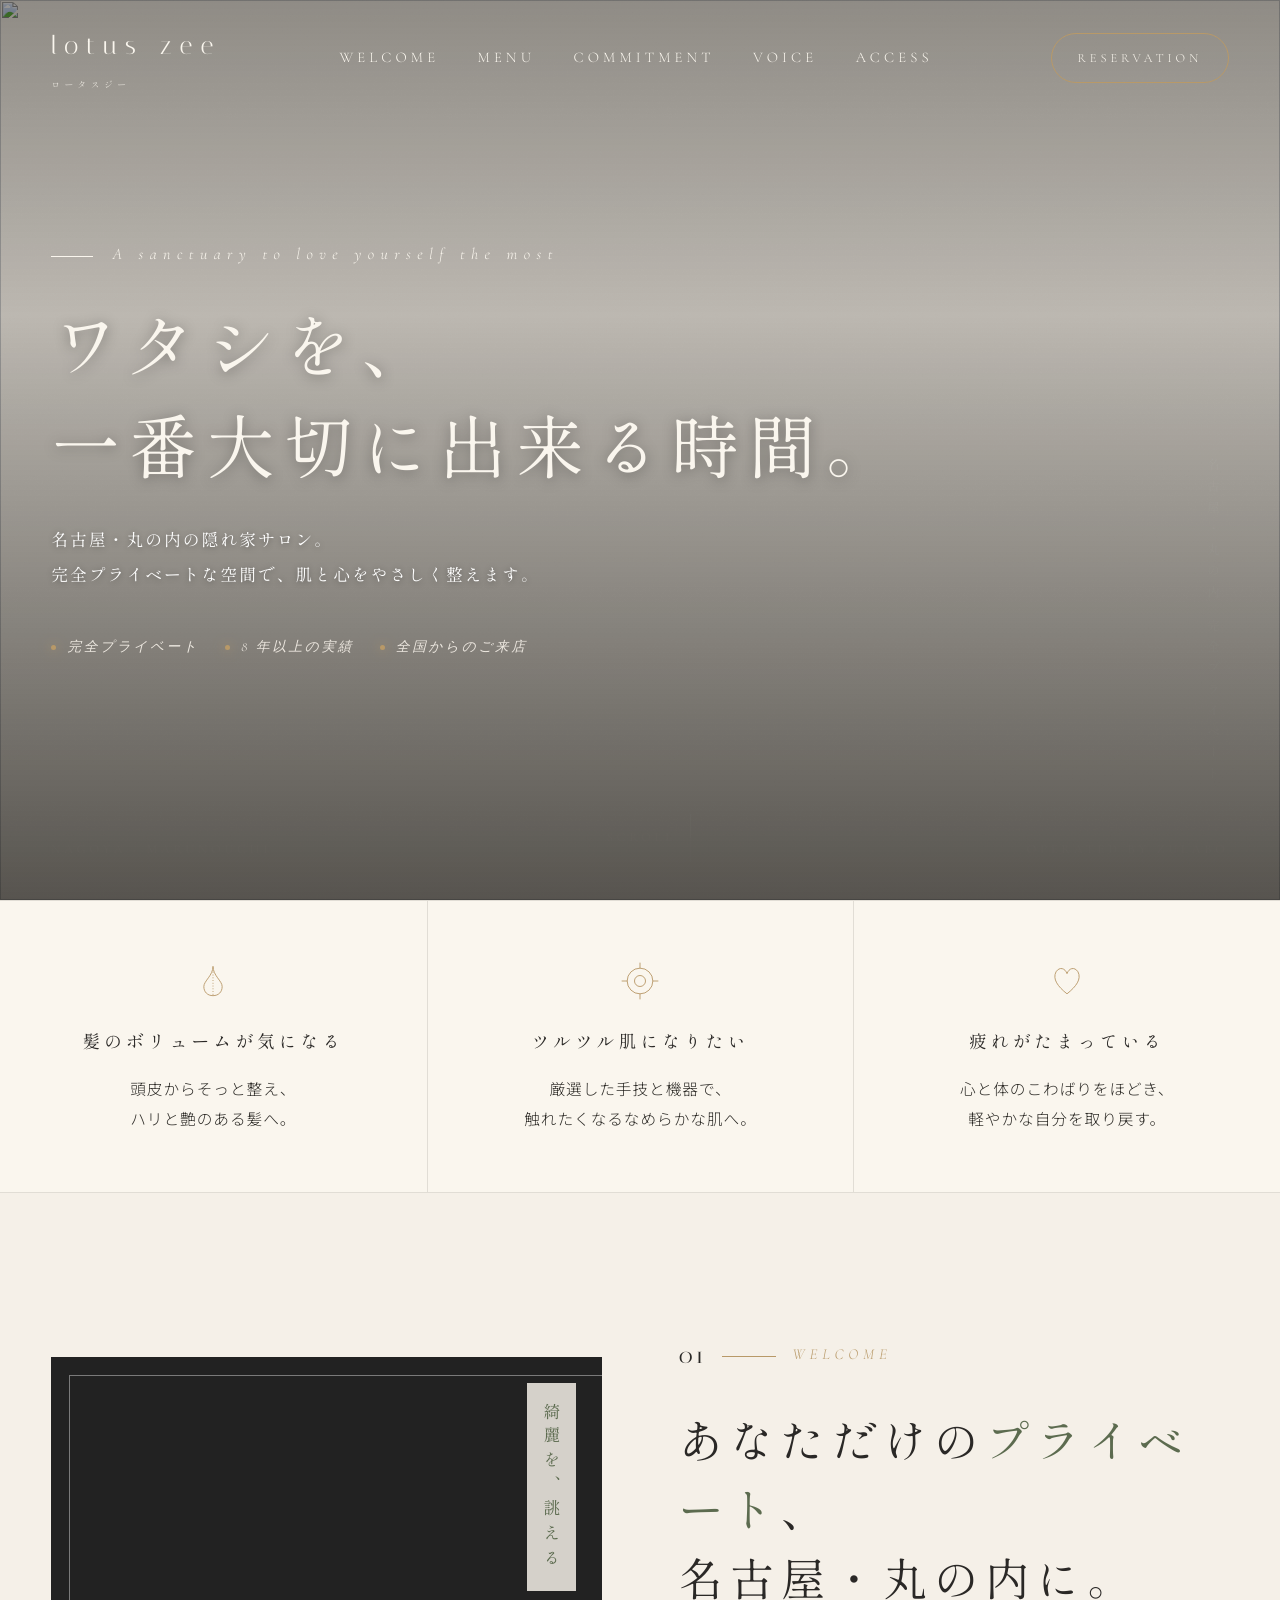
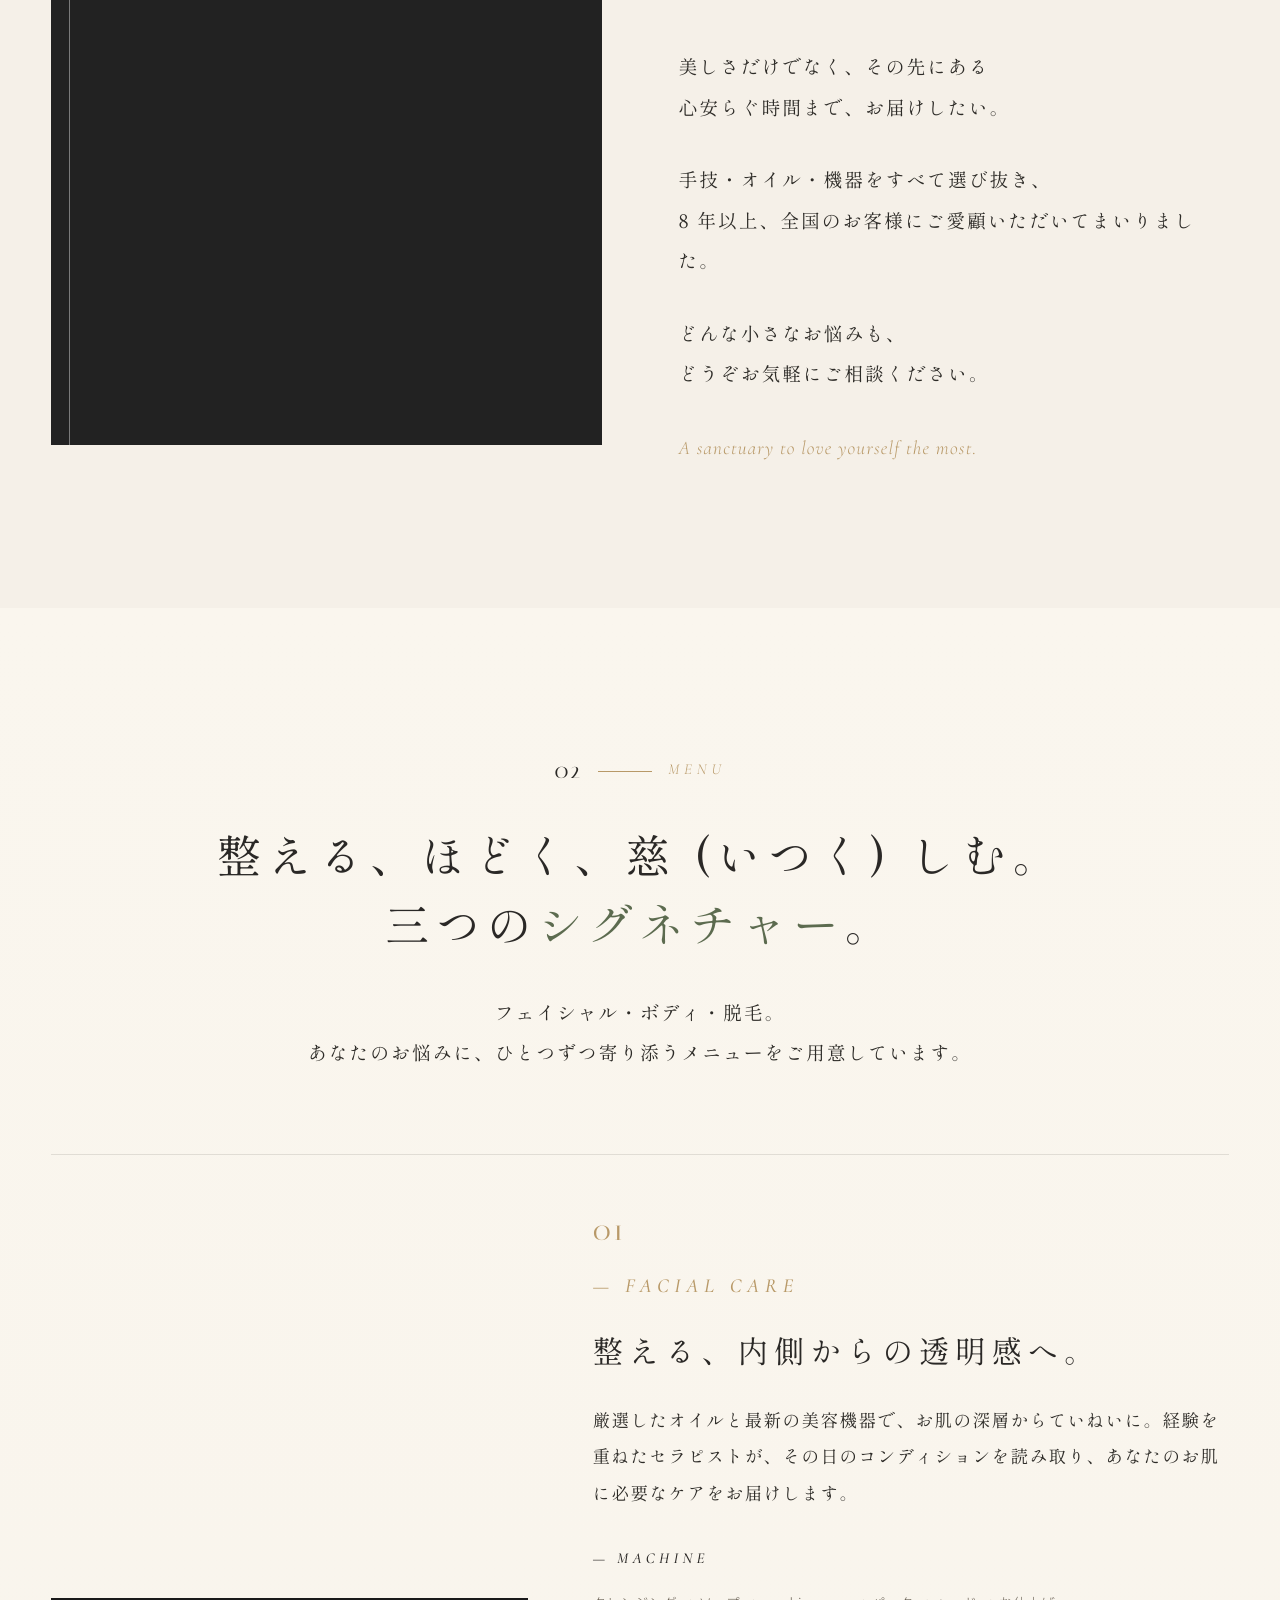
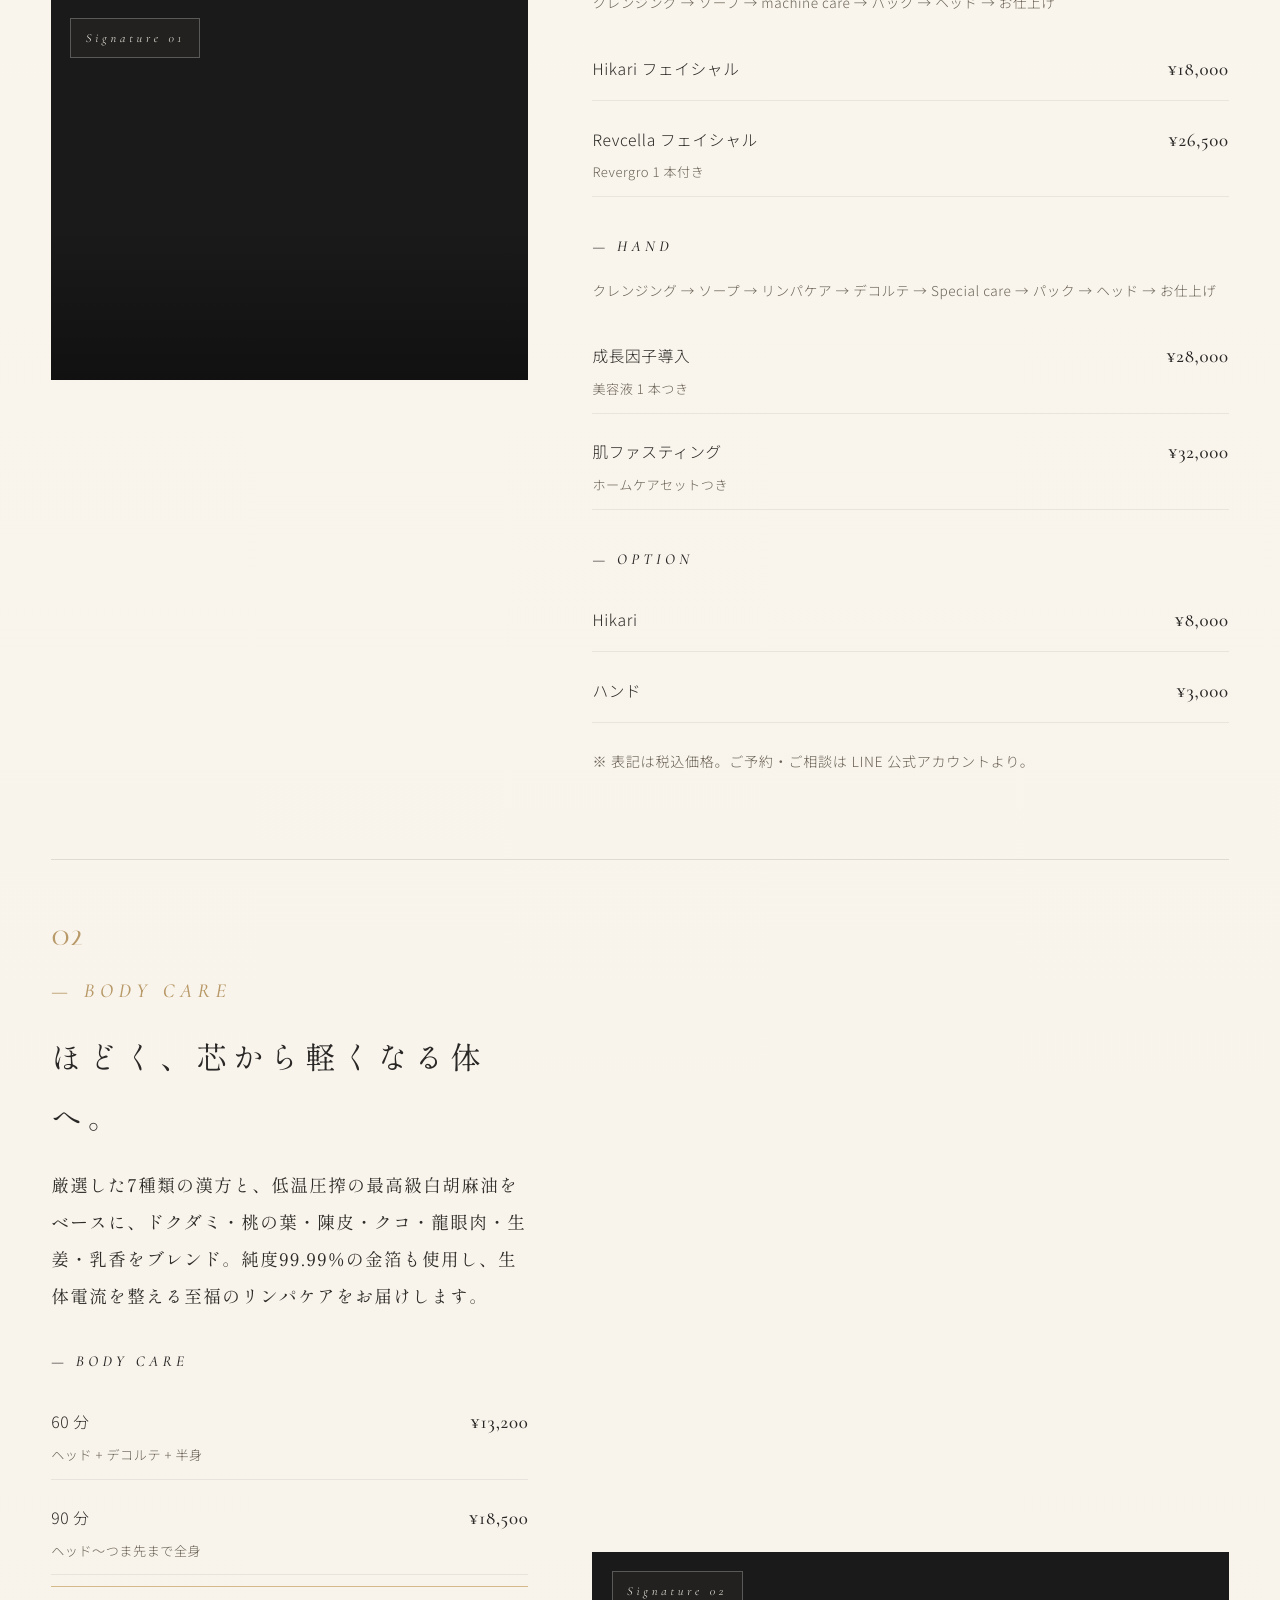
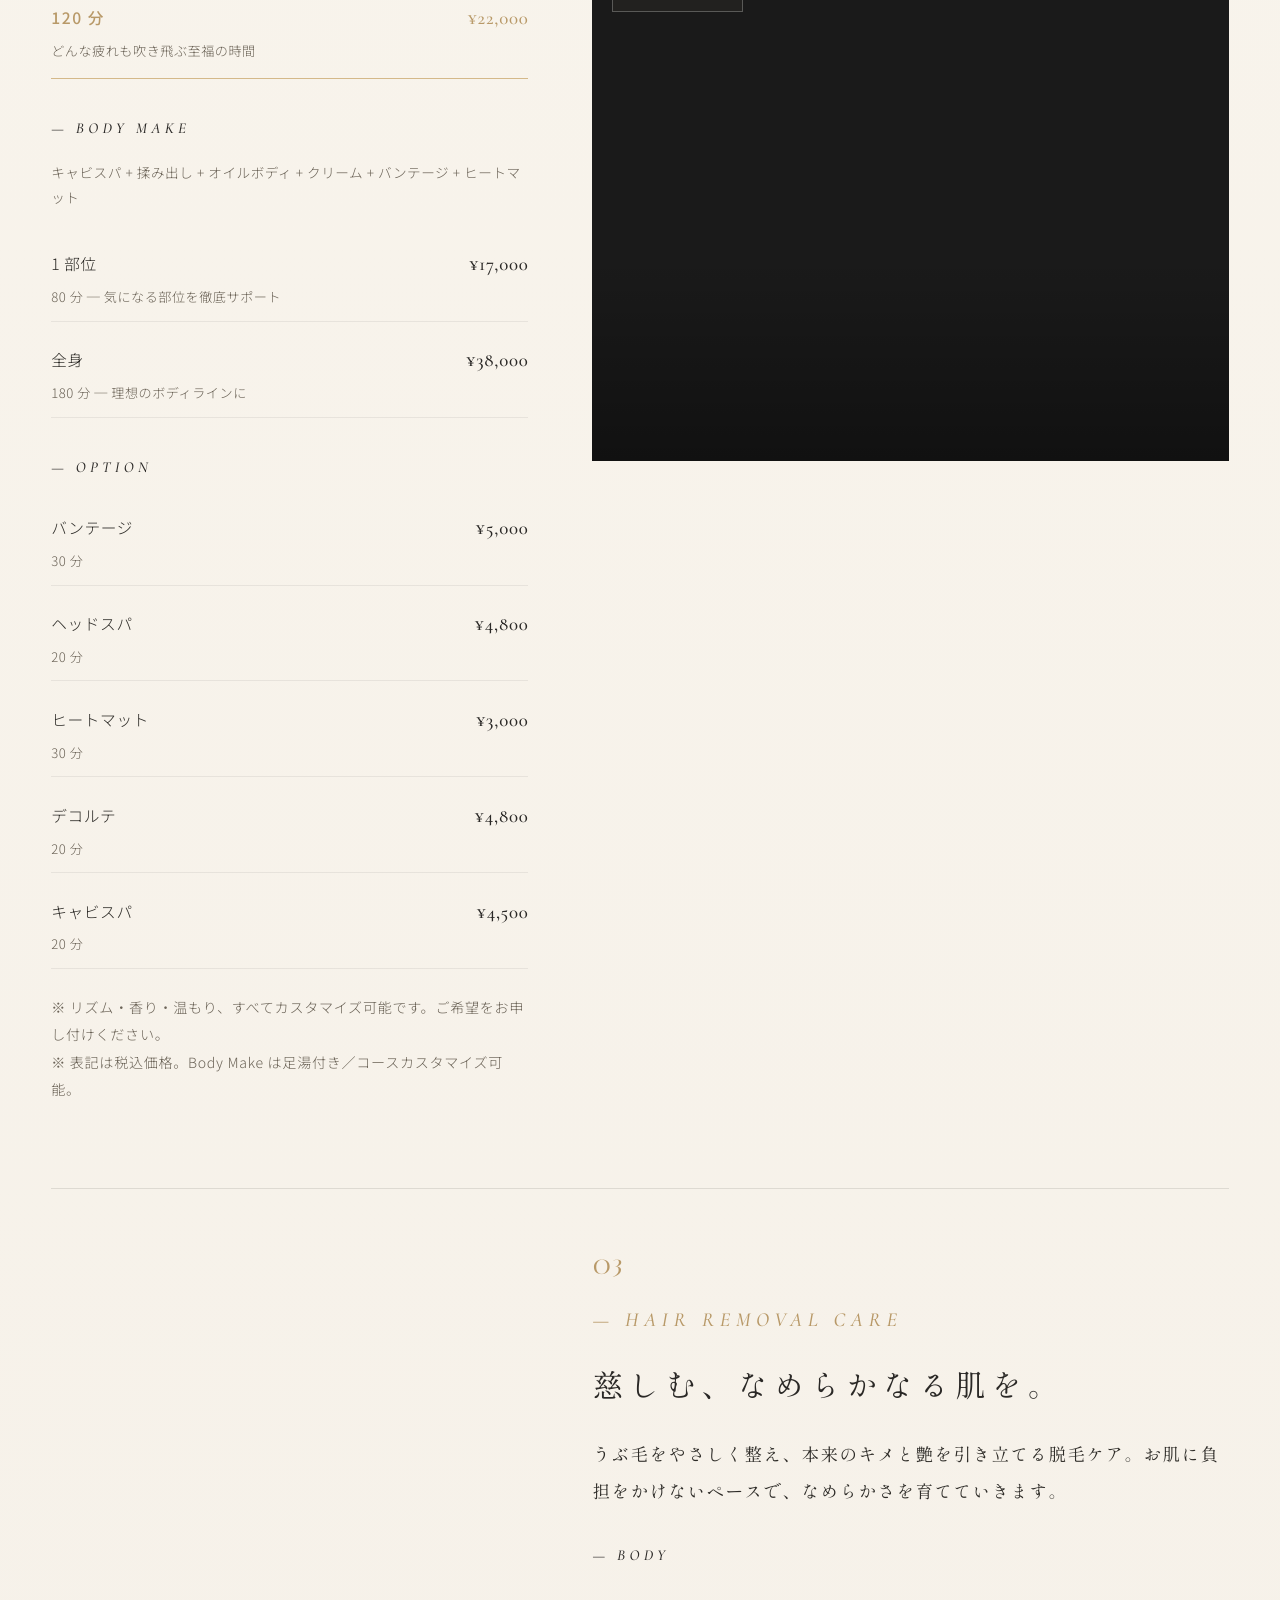
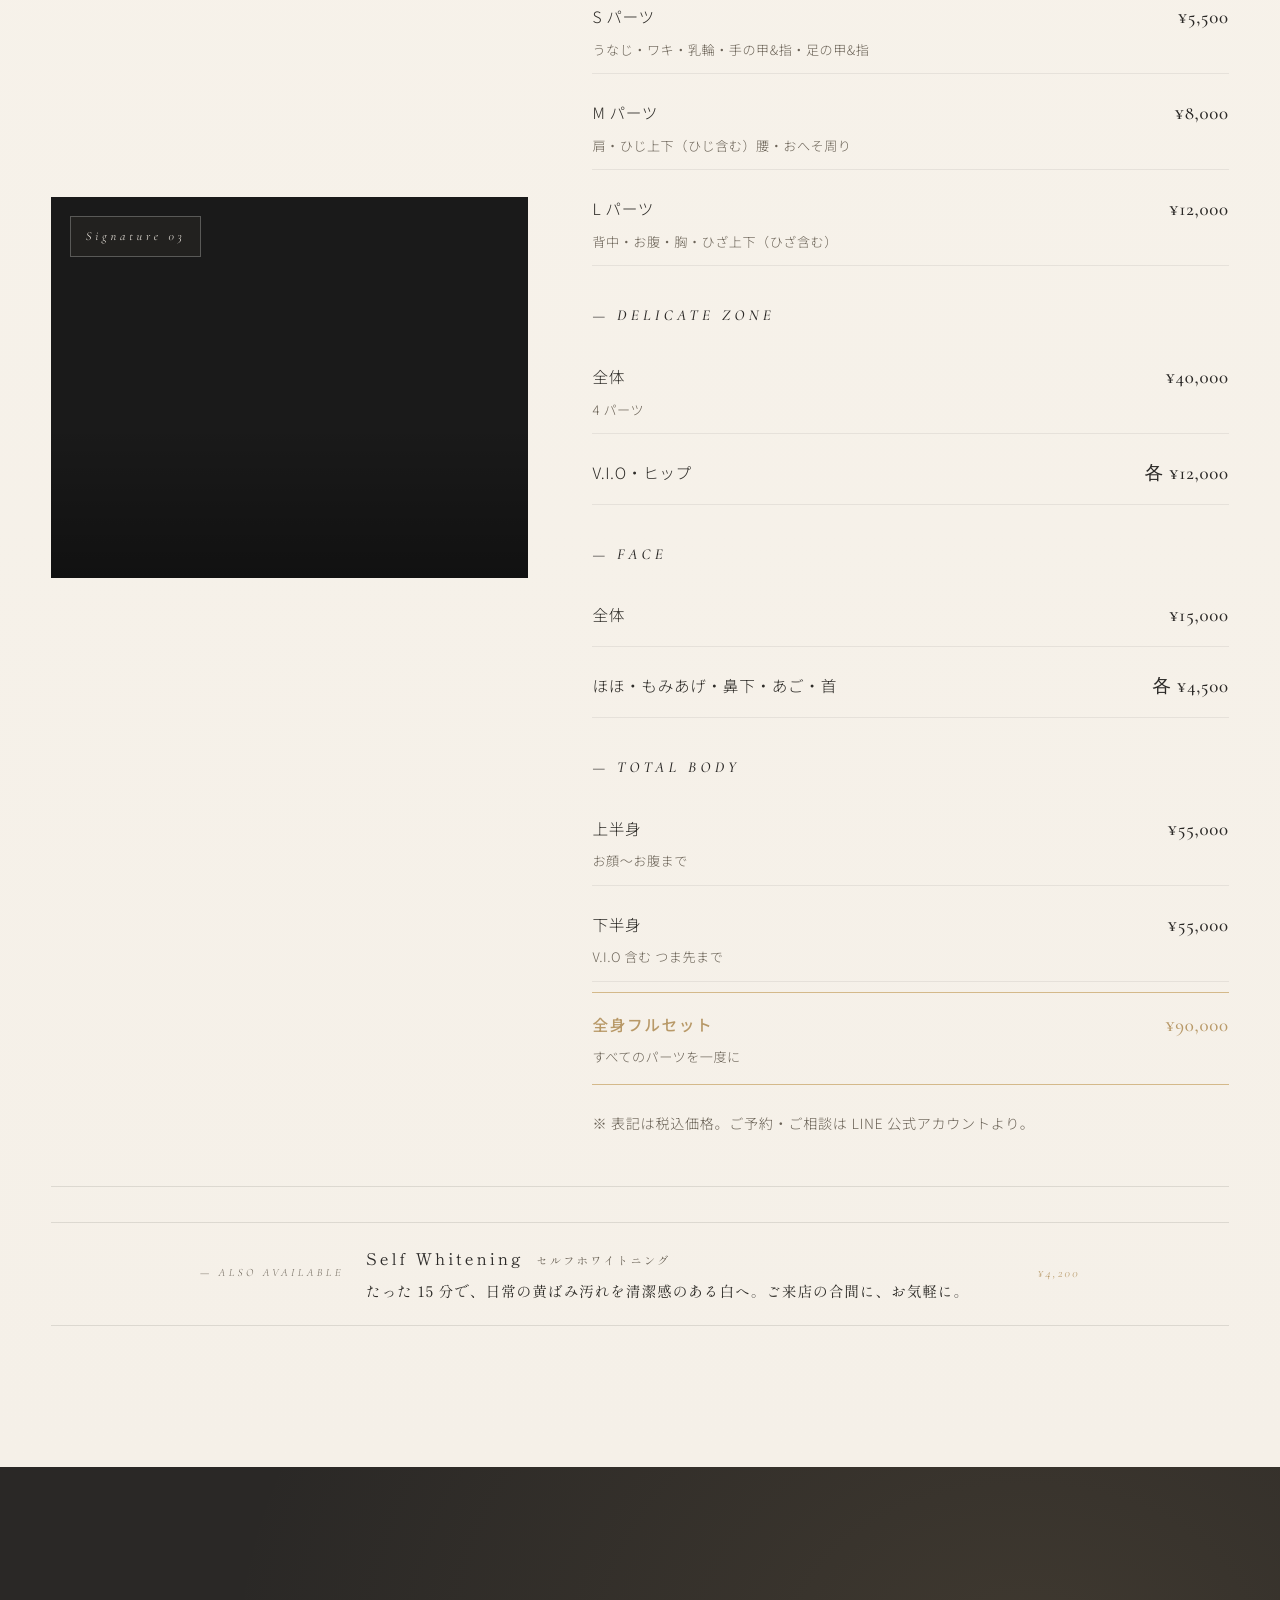
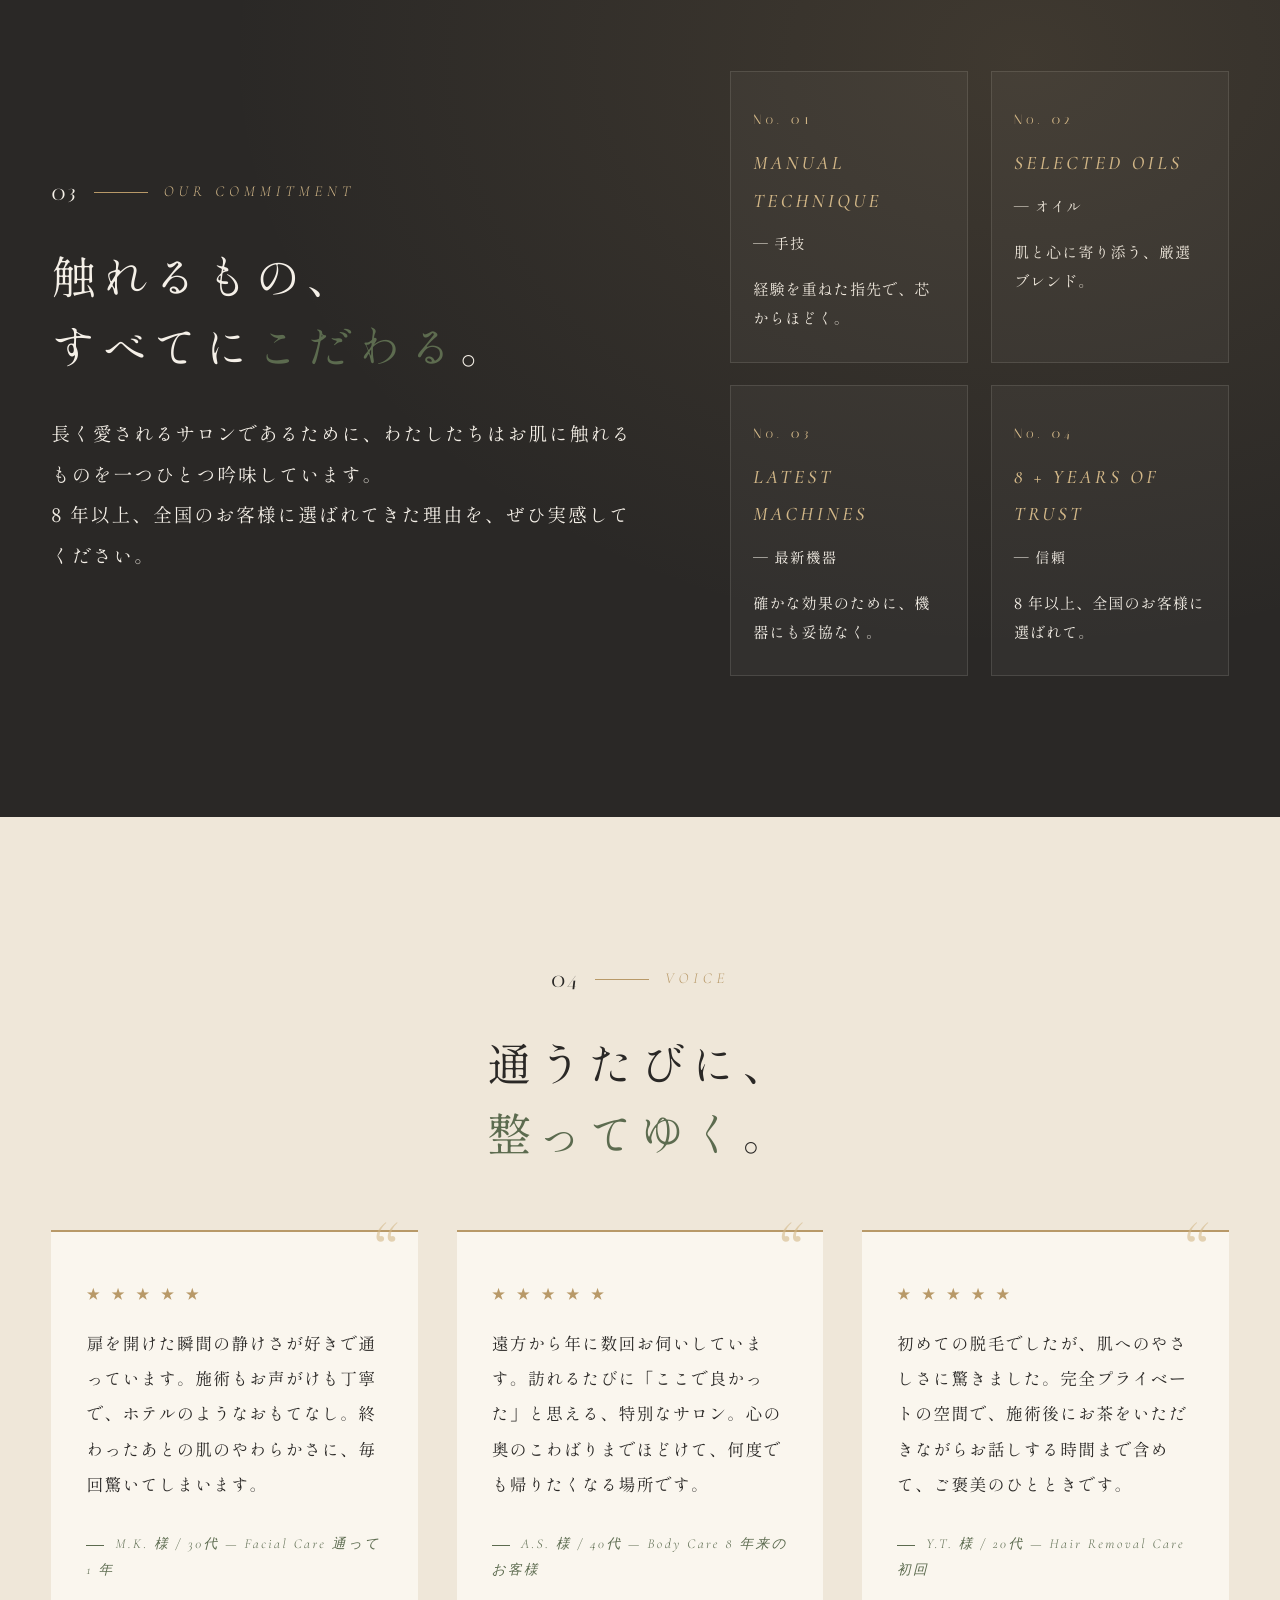
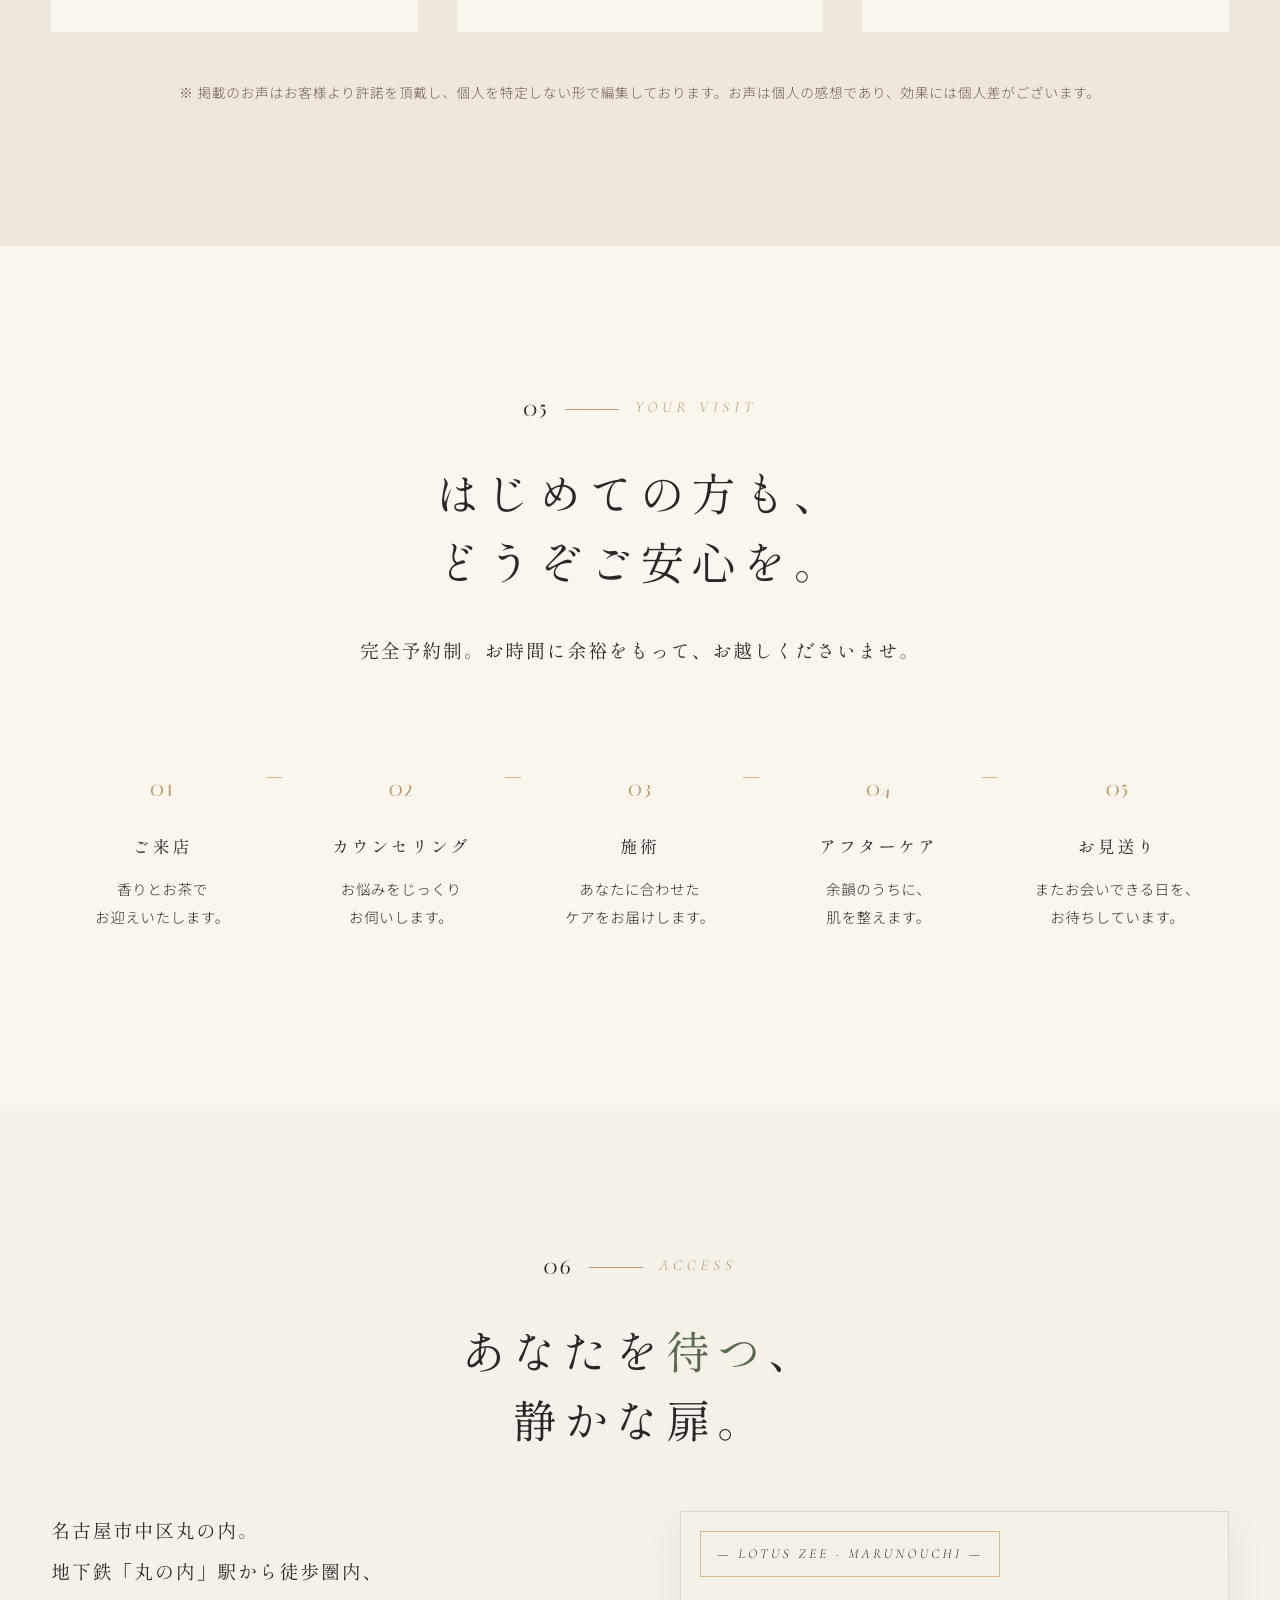
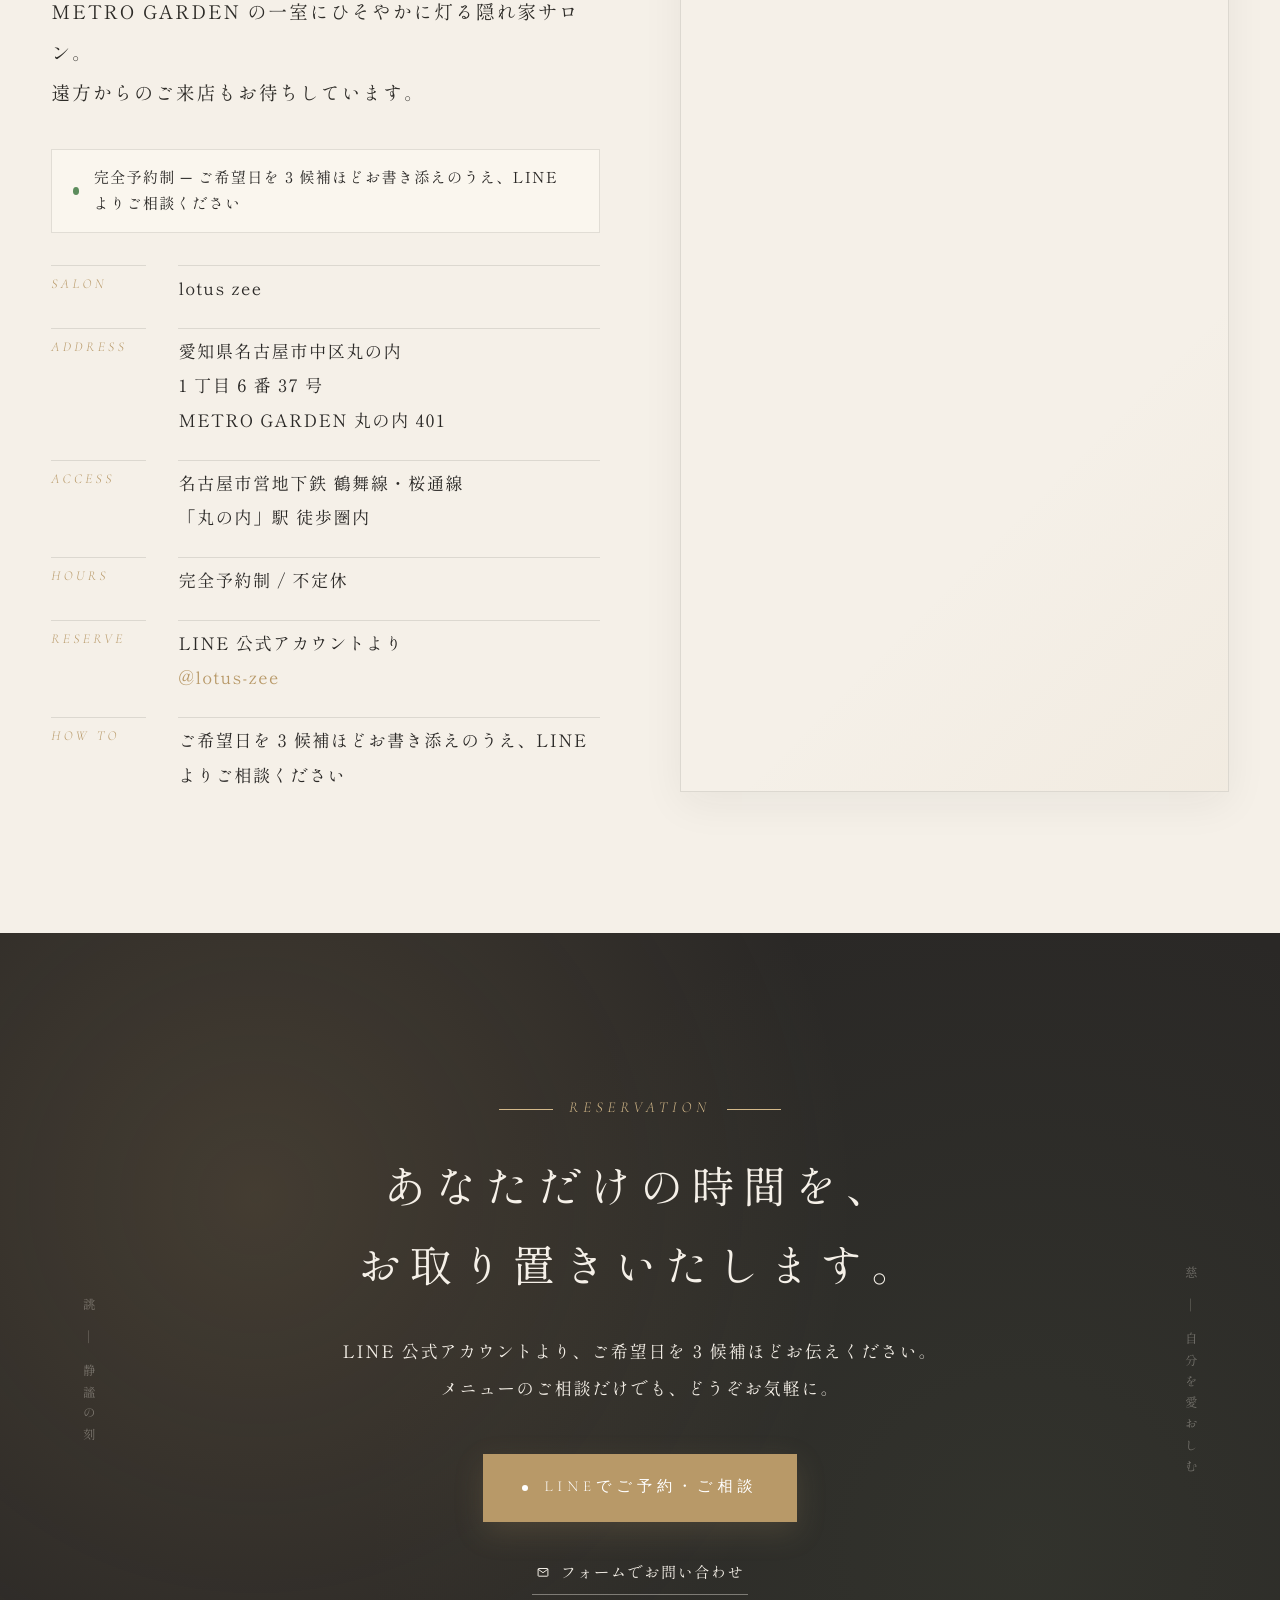
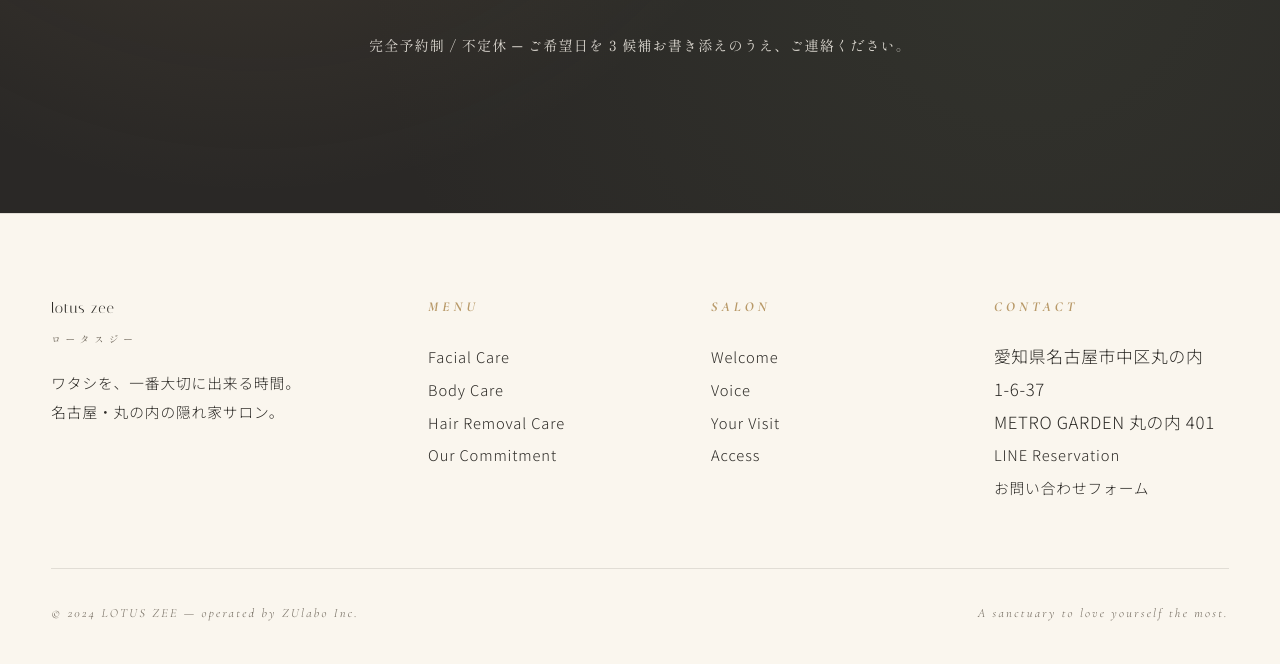
==== commit b6e4a801: "Add files via upload" ====
--- a/index.html
+++ b/index.html
@@ -25,8 +25,8 @@
   --c-gold:#B89968;
   --c-gold-soft:#D4B98A;
   --c-line:rgba(42,40,38,.12);
-  --c-text:#3A3835;
-  --c-mute:#8A8278;
+  --c-text:#2D2B27;
+  --c-mute:#6B6357;
 
   --f-mincho:'Shippori Mincho B1', 'Noto Serif JP', 'Yu Mincho', serif;
   --f-cormorant:'Cormorant Garamond', 'Times New Roman', serif;
@@ -37,11 +37,11 @@
   --ease-luxe:cubic-bezier(.77,0,.18,1);
 
   --fs-display:clamp(2.6rem, 5.4vw, 5.4rem);
-  --fs-h2:clamp(1.8rem, 3.4vw, 3rem);
-  --fs-h3:clamp(1.2rem, 1.8vw, 1.5rem);
-  --fs-lede:clamp(.95rem, 1vw + .55rem, 1.05rem);
-  --fs-body:clamp(.88rem, .4vw + .75rem, .95rem);
-  --fs-eyebrow:.72rem;
+  --fs-h2:clamp(1.9rem, 3.5vw, 3.1rem);
+  --fs-h3:clamp(1.25rem, 1.9vw, 1.55rem);
+  --fs-lede:clamp(1.05rem, 1vw + .65rem, 1.18rem);
+  --fs-body:clamp(.95rem, .4vw + .82rem, 1.05rem);
+  --fs-eyebrow:.78rem;
 
   --pad-section:clamp(5rem, 11vw, 11rem);
   --pad-inline:clamp(1.2rem, 4vw, 4rem);
@@ -64,11 +64,11 @@
 a{color:inherit;text-decoration:none}
 button{border:0;background:none;cursor:pointer;font:inherit;color:inherit}
 
-/* Paper grain texture */
+/* Paper grain texture — discreet, never interferes with text */
 body::before{
   content:"";position:fixed;inset:0;pointer-events:none;z-index:1;
   background-image:url("data:image/svg+xml;utf8,<svg xmlns='http://www.w3.org/2000/svg' width='220' height='220'><filter id='n'><feTurbulence type='fractalNoise' baseFrequency='.85' numOctaves='2' stitchTiles='stitch'/><feColorMatrix values='0 0 0 0 .2 0 0 0 0 .18 0 0 0 0 .15 0 0 0 .35 0'/></filter><rect width='100%' height='100%' filter='url(%23n)'/></svg>");
-  mix-blend-mode:multiply;opacity:.06;
+  mix-blend-mode:multiply;opacity:.035;
 }
 
 /* ============================================
@@ -178,7 +178,7 @@
 }
 .hero__overlay{
   position:absolute;inset:0;z-index:1;pointer-events:none;
-  background:linear-gradient(180deg, rgba(20,18,14,.35) 0%, rgba(20,18,14,.10) 35%, rgba(20,18,14,.65) 100%);
+  background:linear-gradient(180deg, rgba(20,18,14,.45) 0%, rgba(20,18,14,.25) 35%, rgba(20,18,14,.7) 100%);
 }
 @keyframes slowZoom{from{transform:scale(1.0)}to{transform:scale(1.08)}}
 
@@ -219,14 +219,16 @@
   font-size:var(--fs-display);
   line-height:1.45;letter-spacing:.12em;
   margin:1.4rem 0 1.8rem;
+  text-shadow:0 2px 14px rgba(0,0,0,.35);
   opacity:0;animation:rise 1.4s .7s var(--ease) forwards;
 }
 .hero__sub{
   font-family:var(--f-mincho);
   font-weight:300;
-  font-size:clamp(.95rem,1.1vw,1.1rem);
-  letter-spacing:.16em;line-height:2.2;
-  max-width:32em;
+  font-size:clamp(1.05rem,1.2vw,1.22rem);
+  letter-spacing:.12em;line-height:2.1;
+  max-width:32em;color:#fff;
+  text-shadow:0 1px 6px rgba(0,0,0,.4);
   opacity:0;animation:rise 1.4s 1.05s var(--ease) forwards;
 }
 .hero__meta{
@@ -286,7 +288,7 @@
   font-family:var(--f-mincho);
   font-weight:300;
   font-size:var(--fs-h2);
-  letter-spacing:.16em;line-height:1.6;
+  letter-spacing:.14em;line-height:1.55;
   color:var(--c-sumi);
   margin:1.6rem 0 2.2rem;
 }
@@ -295,7 +297,7 @@
   font-family:var(--f-mincho);
   font-weight:300;
   font-size:var(--fs-lede);
-  letter-spacing:.12em;line-height:2.2;
+  letter-spacing:.1em;line-height:2.15;
   color:var(--c-text);
   max-width:38em;
 }
@@ -335,7 +337,7 @@
   margin-bottom:.9rem;color:var(--c-sumi);
 }
 .intro-band__cell p{
-  font-size:.85rem;line-height:2;color:var(--c-mute);letter-spacing:.06em;
+  font-size:.98rem;line-height:1.95;color:var(--c-text);letter-spacing:.06em;
 }
 @media (max-width:760px){
   .intro-band__grid{grid-template-columns:1fr}
@@ -417,12 +419,12 @@
 
 .menu__body .num{
   font-family:var(--f-italiana);
-  font-size:1.6rem;letter-spacing:.05em;color:var(--c-gold);
+  font-size:1.8rem;letter-spacing:.05em;color:var(--c-gold);
 }
 .menu__body .en{
   font-family:var(--f-cormorant);font-style:italic;
-  font-size:.95rem;letter-spacing:.3em;color:var(--c-moss);
-  text-transform:uppercase;margin-top:.4rem;
+  font-size:1.25rem;letter-spacing:.28em;color:var(--c-gold);font-weight:500;
+  text-transform:uppercase;margin-top:.5rem;
 }
 .menu__body h3{
   font-family:var(--f-mincho);font-weight:400;
@@ -432,13 +434,13 @@
 }
 .menu__body .desc{
   font-family:var(--f-mincho);font-weight:300;
-  font-size:1rem;line-height:2.1;letter-spacing:.1em;
+  font-size:1.1rem;line-height:2.1;letter-spacing:.08em;
   margin-bottom:2rem;color:var(--c-text);
 }
 .menu__price-table{
   display:grid;gap:.65rem;
   margin-bottom:1.6rem;
-  font-size:.88rem;letter-spacing:.06em;
+  font-size:.98rem;letter-spacing:.04em;
 }
 .menu__price-table .row{
   display:flex;justify-content:space-between;align-items:baseline;gap:1.2rem;
@@ -446,9 +448,9 @@
   border-bottom:1px solid rgba(42,40,38,.08);
 }
 .menu__price-table .row .price{flex:0 0 auto;text-align:right}
-.menu__price-table .row .label{color:var(--c-mute)}
+.menu__price-table .row .label{color:var(--c-text);font-weight:300}
 .menu__price-table .row .price{
-  font-family:var(--f-cormorant);font-weight:400;font-size:1.05rem;color:var(--c-sumi);
+  font-family:var(--f-cormorant);font-weight:500;font-size:1.18rem;color:var(--c-sumi);
   letter-spacing:.04em;
 }
 .menu__price-table .row.feat{
@@ -459,22 +461,22 @@
 .menu__price-table .row.feat .label{color:var(--c-gold);font-weight:500;letter-spacing:.1em}
 .menu__price-table .row.feat .price{color:var(--c-gold);font-weight:500}
 .menu__price-table .row .label small{
-  display:block;font-size:.7rem;color:var(--c-mute);
-  letter-spacing:.06em;margin-top:.2rem;font-weight:300;
+  display:block;font-size:.82rem;color:var(--c-mute);
+  letter-spacing:.04em;margin-top:.25rem;font-weight:300;
 }
 .menu__subhead{
-  font-family:var(--f-cormorant);font-style:italic;font-size:.78rem;
-  letter-spacing:.3em;text-transform:uppercase;color:var(--c-moss);
-  margin:1.4rem 0 .3rem;
+  font-family:var(--f-cormorant);font-style:italic;font-size:.95rem;
+  letter-spacing:.28em;text-transform:uppercase;color:var(--c-sumi);font-weight:500;
+  margin:1.6rem 0 .4rem;
 }
 .menu__subhead:first-child{margin-top:0}
 .menu__flow{
-  font-size:.7rem;letter-spacing:.06em;color:var(--c-mute);line-height:1.9;
-  margin:-.1rem 0 .8rem;font-weight:300;
+  font-size:.85rem;letter-spacing:.04em;color:var(--c-mute);line-height:1.9;
+  margin:-.1rem 0 .9rem;font-weight:300;
 }
 .menu__inquiry{
   font-family:var(--f-mincho);font-weight:300;
-  font-size:.92rem;letter-spacing:.1em;line-height:2.1;
+  font-size:1.02rem;letter-spacing:.08em;line-height:2.1;
   color:var(--c-text);
   padding:1.6rem 1.4rem;
   background:rgba(184,153,104,.06);
@@ -507,7 +509,7 @@
 }
 .menu__sub-body h4{
   font-family:var(--f-mincho);font-weight:400;
-  font-size:.92rem;letter-spacing:.18em;color:var(--c-sumi);
+  font-size:1.02rem;letter-spacing:.18em;color:var(--c-sumi);
   margin-bottom:.2rem;
 }
 .menu__sub-ja{
@@ -515,7 +517,7 @@
   margin-left:.8rem;font-weight:300;
 }
 .menu__sub-body p{
-  font-size:.74rem;color:var(--c-mute);letter-spacing:.06em;line-height:1.8;
+  font-size:.92rem;color:var(--c-text);letter-spacing:.06em;line-height:1.9;
   font-family:var(--f-mincho);font-weight:300;
 }
 .menu__sub-price{
@@ -533,8 +535,8 @@
 }
 
 .menu__note{
-  font-size:.75rem;color:var(--c-mute);letter-spacing:.06em;line-height:1.9;
-  margin-top:1rem;
+  font-size:.88rem;color:var(--c-mute);letter-spacing:.05em;line-height:1.95;
+  margin-top:1.2rem;
 }
 
 /* menu mobile breakpoint handled in unified responsive block below */
@@ -554,7 +556,7 @@
 .cosmetic .eyebrow{color:var(--c-gold-soft)}
 .cosmetic .eyebrow .num{color:var(--c-ivory)}
 .cosmetic .h2{color:var(--c-ivory)}
-.cosmetic .lede{color:rgba(245,240,232,.78)}
+.cosmetic .lede{color:#F5F0E8}
 .cosmetic__grid{
   display:grid;grid-template-columns:1.2fr 1fr;gap:5rem;align-items:center;margin-top:4rem;
 }
@@ -568,13 +570,14 @@
 .cosmetic__card:hover{background:rgba(245,240,232,.07);border-color:var(--c-gold);transform:translateY(-4px)}
 .cosmetic__card .no{font-family:var(--f-italiana);font-size:.85rem;letter-spacing:.3em;color:var(--c-gold-soft)}
 .cosmetic__card h4{
-  font-family:var(--f-mincho);font-weight:400;
-  font-size:1rem;letter-spacing:.16em;margin:.7rem 0 .5rem;
-}
-.cosmetic__card .vol{font-family:var(--f-cormorant);font-style:italic;font-size:.78rem;opacity:.6;letter-spacing:.15em}
+  font-family:var(--f-cormorant);font-style:italic;font-weight:500;
+  font-size:1.2rem;letter-spacing:.18em;margin:.7rem 0 .4rem;color:var(--c-gold-soft);
+  text-transform:uppercase;
+}
+.cosmetic__card .vol{font-family:var(--f-mincho);font-size:.9rem;color:#F5F0E8;letter-spacing:.1em;font-weight:300}
 .cosmetic__card .pr{
   font-family:var(--f-mincho);font-weight:300;
-  font-size:.82rem;letter-spacing:.08em;line-height:1.9;color:rgba(245,240,232,.78);
+  font-size:.95rem;letter-spacing:.06em;line-height:1.9;color:#F5F0E8;
   margin-top:1rem;display:block;
 }
 /* cosmetic mobile breakpoint handled in unified responsive block below */
@@ -602,7 +605,7 @@
 .voice__card .stars{color:var(--c-gold);letter-spacing:.3em;font-size:.85rem;margin-bottom:1.2rem}
 .voice__card .text{
   font-family:var(--f-mincho);font-weight:300;
-  font-size:.95rem;line-height:2;letter-spacing:.08em;
+  font-size:1.05rem;line-height:2.1;letter-spacing:.08em;
   margin-bottom:1.8rem;color:var(--c-sumi);
 }
 .voice__card .who{
@@ -615,7 +618,7 @@
 }
 .voice__note{
   margin-top:3rem;text-align:center;
-  font-size:.72rem;color:var(--c-mute);letter-spacing:.08em;line-height:1.9;
+  font-size:.85rem;color:var(--c-mute);letter-spacing:.06em;line-height:1.9;
 }
 /* voice mobile breakpoint handled in unified responsive block below */
 
@@ -639,9 +642,9 @@
 }
 .flow__step h4{
   font-family:var(--f-mincho);font-weight:400;
-  font-size:1rem;letter-spacing:.18em;color:var(--c-sumi);margin-bottom:.8rem;
-}
-.flow__step p{font-size:.78rem;color:var(--c-mute);line-height:1.95;letter-spacing:.06em}
+  font-size:1.05rem;letter-spacing:.18em;color:var(--c-sumi);margin-bottom:.8rem;
+}
+.flow__step p{font-size:.9rem;color:var(--c-text);line-height:1.95;letter-spacing:.05em;font-weight:300}
 .flow__step:not(:last-child)::after{
   content:"";position:absolute;top:2.6rem;right:-.5rem;width:1rem;height:1px;background:var(--c-gold-soft);
 }
@@ -671,14 +674,14 @@
 }
 .access__info dd{
   font-family:var(--f-mincho);font-weight:300;
-  font-size:.95rem;letter-spacing:.1em;line-height:2;
-  padding-top:.3rem;border-top:1px solid var(--c-line);
+  font-size:1.08rem;letter-spacing:.08em;line-height:2;
+  padding-top:.3rem;border-top:1px solid var(--c-line);color:var(--c-sumi);
 }
 .access__status{
   display:inline-flex;align-items:center;gap:.9rem;
-  margin-top:2.2rem;padding:.85rem 1.3rem;
+  margin-top:2.2rem;padding:.95rem 1.3rem;
   background:var(--c-paper);border:1px solid var(--c-line);
-  font-family:var(--f-mincho);font-size:.85rem;letter-spacing:.1em;color:var(--c-sumi);
+  font-family:var(--f-mincho);font-size:.95rem;letter-spacing:.08em;color:var(--c-sumi);font-weight:300;
   max-width:100%;
 }
 .access__status .status__text{white-space:normal;line-height:1.7}
@@ -751,8 +754,8 @@
 }
 .cta__sub{
   font-family:var(--f-mincho);font-weight:300;
-  font-size:.95rem;line-height:2.2;letter-spacing:.14em;
-  color:rgba(245,240,232,.78);margin-bottom:3rem;
+  font-size:1.08rem;line-height:2.15;letter-spacing:.1em;
+  color:#F5F0E8;margin-bottom:3rem;
 }
 .cta__primary{display:flex;justify-content:center;margin-bottom:1.8rem}
 .cta__secondary{
@@ -761,17 +764,17 @@
 }
 .cta__link{
   display:inline-flex;align-items:center;gap:.7rem;
-  font-family:var(--f-mincho);font-size:.85rem;letter-spacing:.14em;
-  color:rgba(245,240,232,.78);
-  padding:.4rem .2rem;border-bottom:1px solid rgba(245,240,232,.18);
+  font-family:var(--f-mincho);font-size:.95rem;letter-spacing:.1em;font-weight:300;
+  color:#F5F0E8;
+  padding:.4rem .2rem;border-bottom:1px solid rgba(245,240,232,.4);
   transition:color .4s, border-color .4s;
 }
 .cta__link:hover{color:var(--c-gold-soft);border-color:var(--c-gold-soft)}
 .cta__divider{width:1px;height:14px;background:rgba(245,240,232,.18)}
 .btn--lg{padding:1.25rem 3rem;font-size:1rem;letter-spacing:.38em}
 .cta__hours{
-  margin-top:1.8rem;font-size:.78rem;letter-spacing:.14em;
-  color:rgba(245,240,232,.5);font-family:var(--f-mincho);font-weight:300;
+  margin-top:1.8rem;font-size:.88rem;letter-spacing:.08em;line-height:1.9;
+  color:rgba(245,240,232,.88);font-family:var(--f-mincho);font-weight:300;
 }
 .btn{
   position:relative;overflow:hidden;isolation:isolate;
@@ -820,7 +823,7 @@
   text-transform:lowercase;
 }
 .foot__brand small{display:block;font-family:var(--f-mincho);font-size:.6rem;letter-spacing:.5em;margin-top:.4rem;color:var(--c-mute)}
-.foot p,.foot a{font-size:.8rem;letter-spacing:.08em;line-height:2;color:var(--c-text)}
+.foot p,.foot a{font-size:.92rem;letter-spacing:.06em;line-height:2;color:var(--c-text);font-weight:300}
 .foot h5{
   font-family:var(--f-cormorant);font-style:italic;
   font-size:.85rem;letter-spacing:.3em;color:var(--c-gold);
@@ -1429,7 +1432,7 @@
   <div class="foot__top">
     <div>
       <p class="foot__brand">lotus zee<small>ロータスジー</small></p>
-      <p style="margin-top:1.2rem;color:var(--c-mute)">ワタシを、一番大切に出来る時間。<br>名古屋・丸の内の隠れ家サロン。</p>
+      <p style="margin-top:1.2rem;color:var(--c-text)">ワタシを、一番大切に出来る時間。<br>名古屋・丸の内の隠れ家サロン。</p>
     </div>
     <div>
       <h5>Menu</h5>
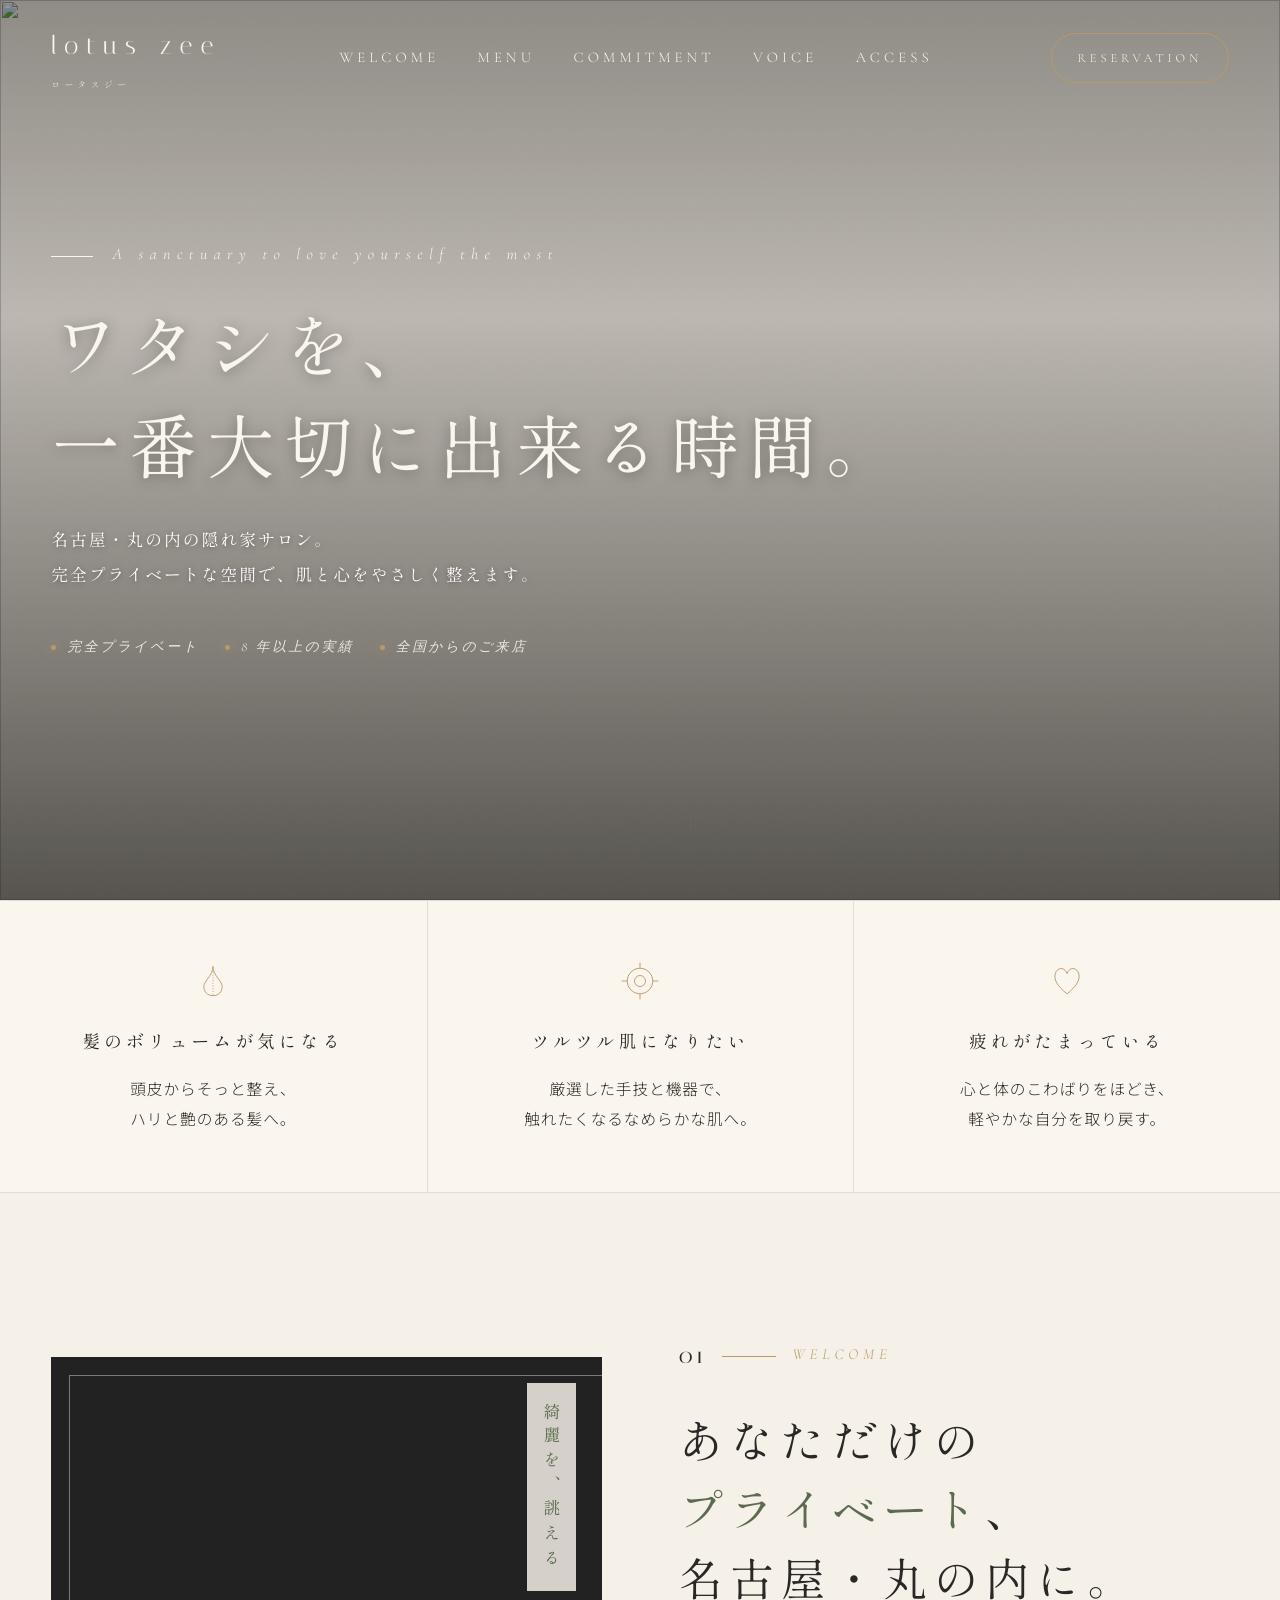
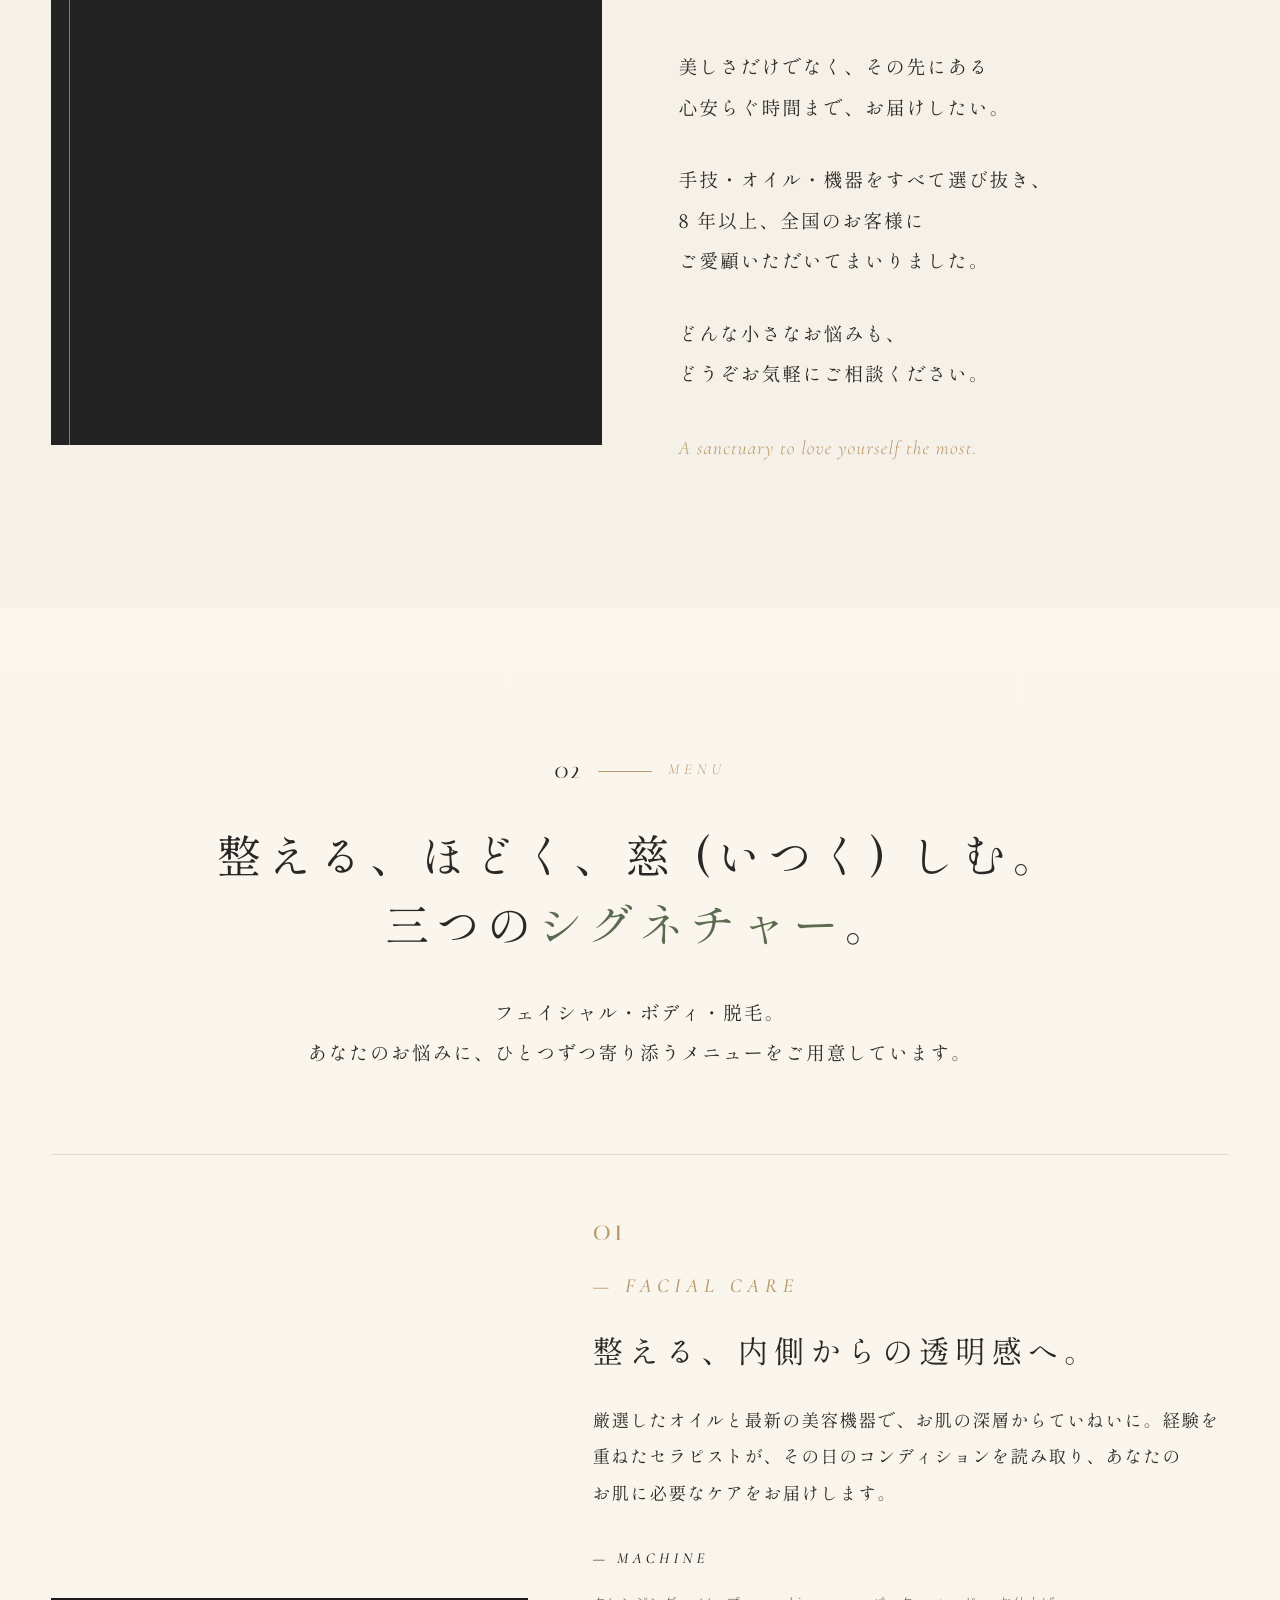
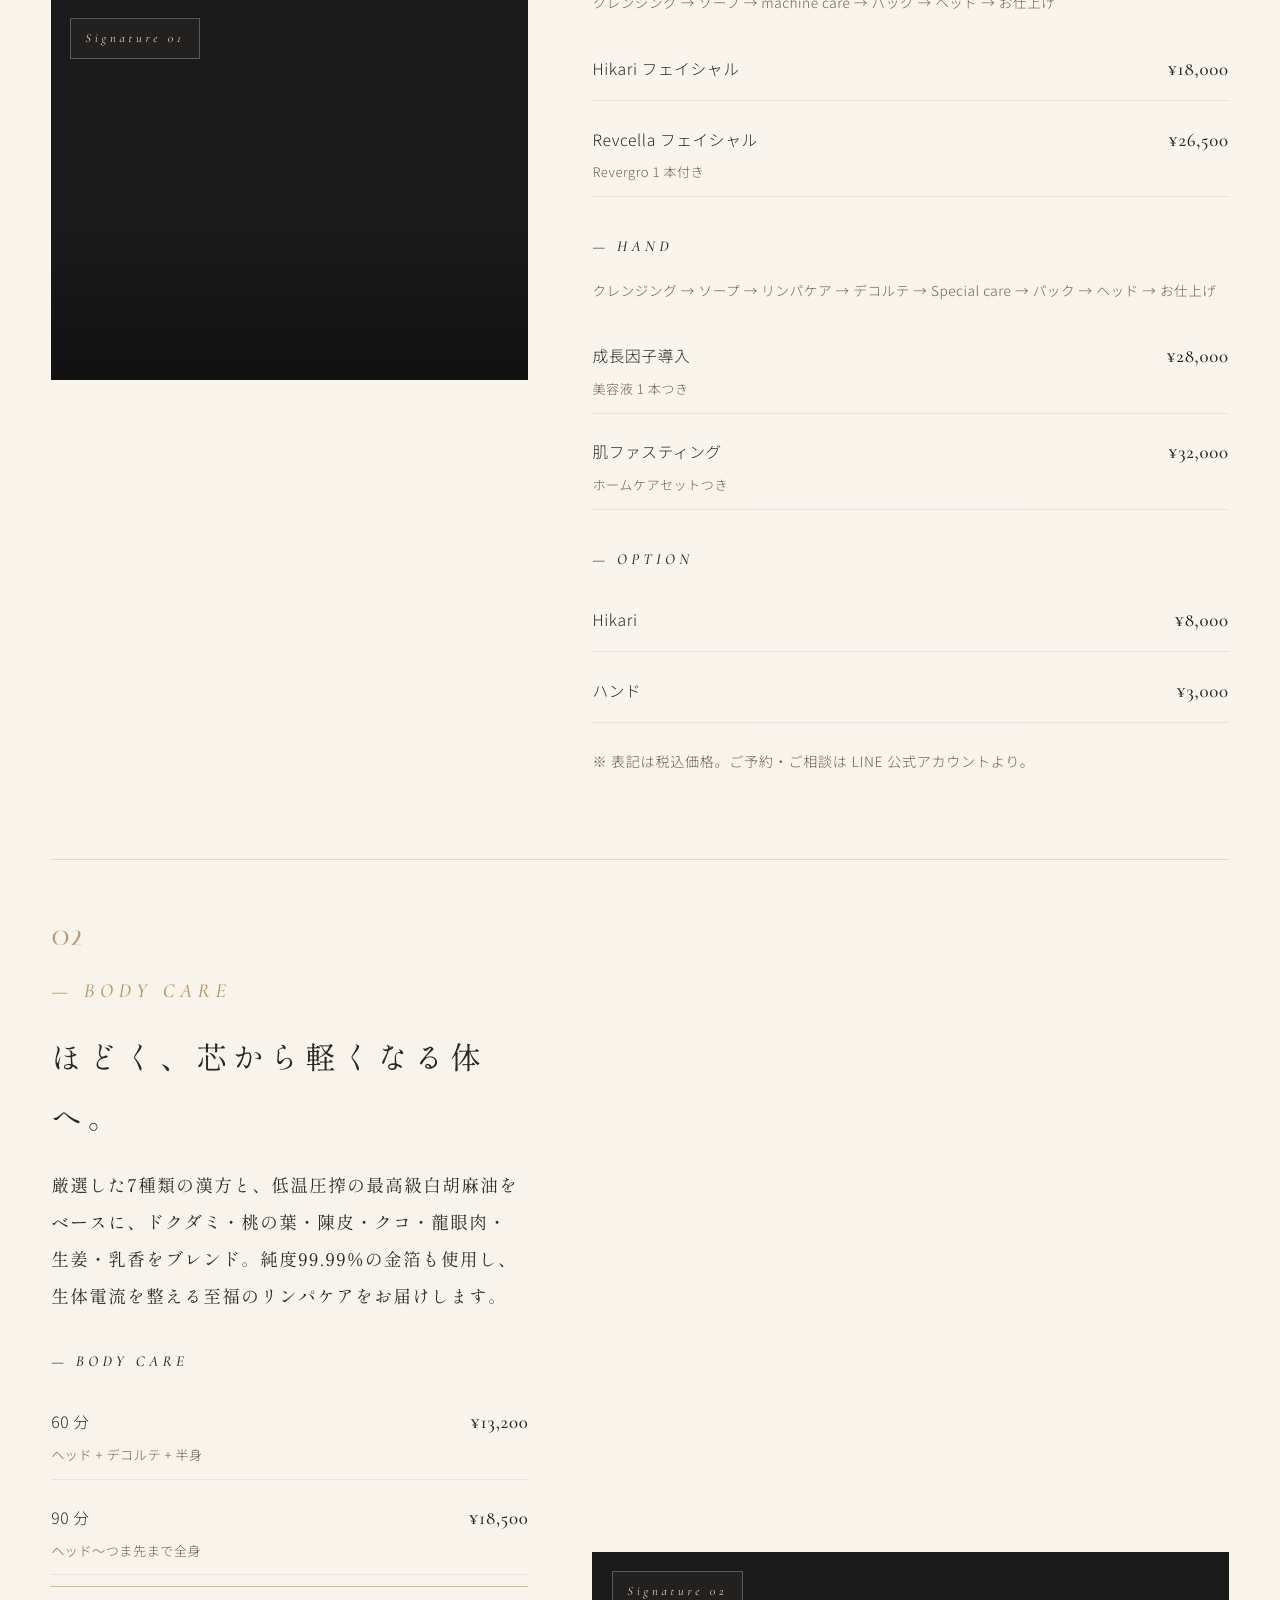
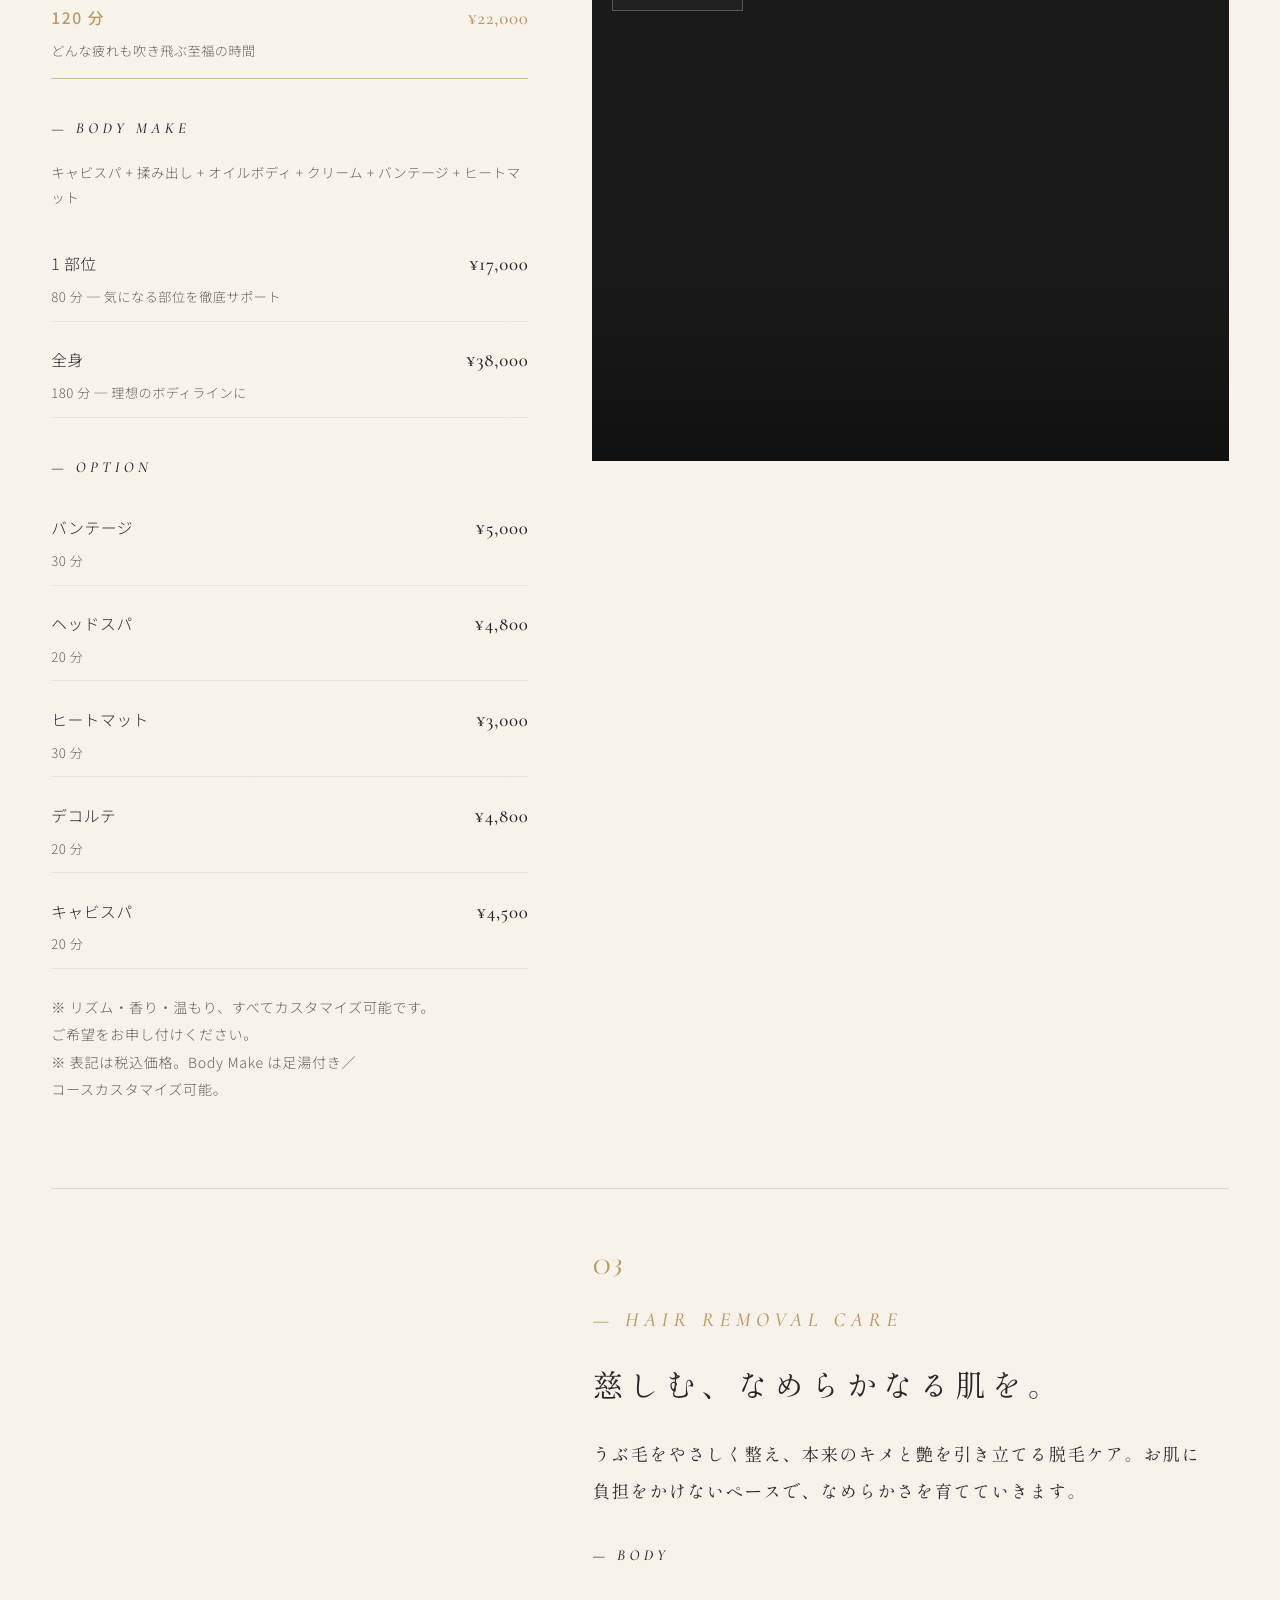
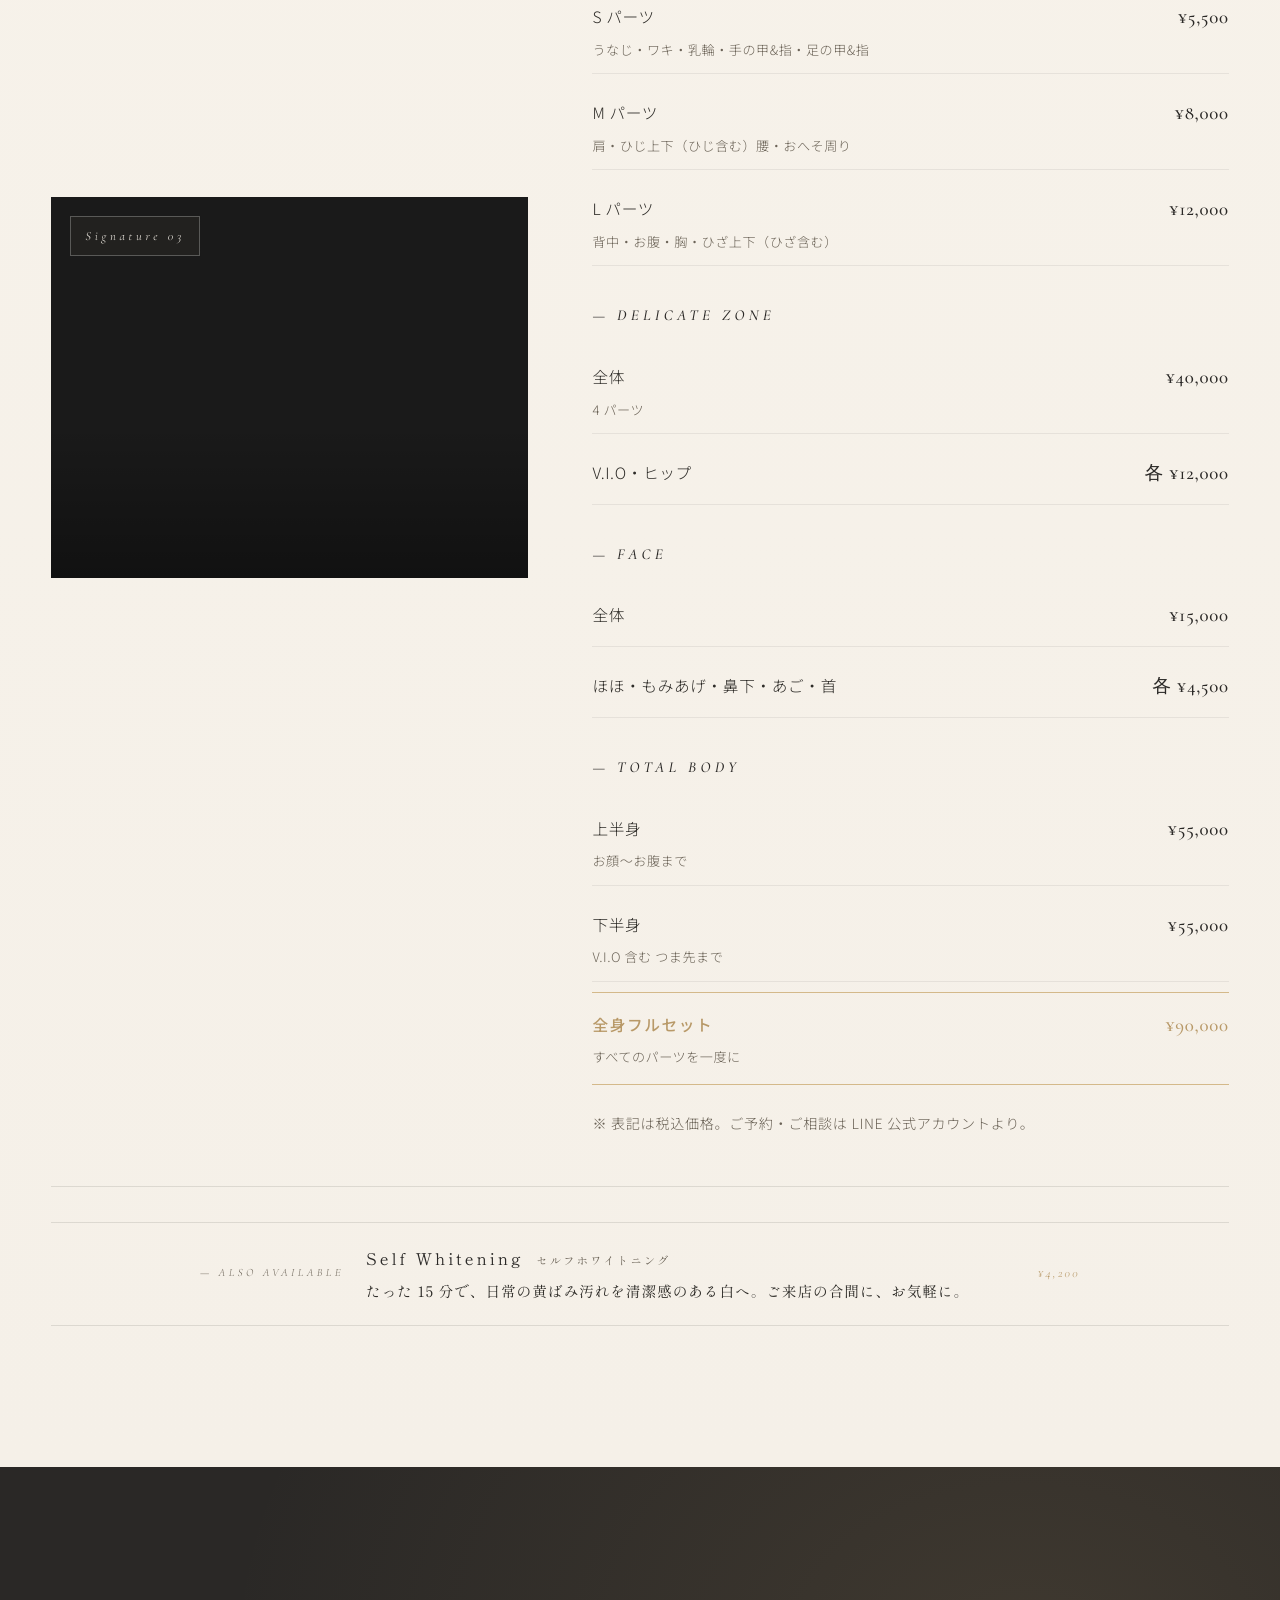
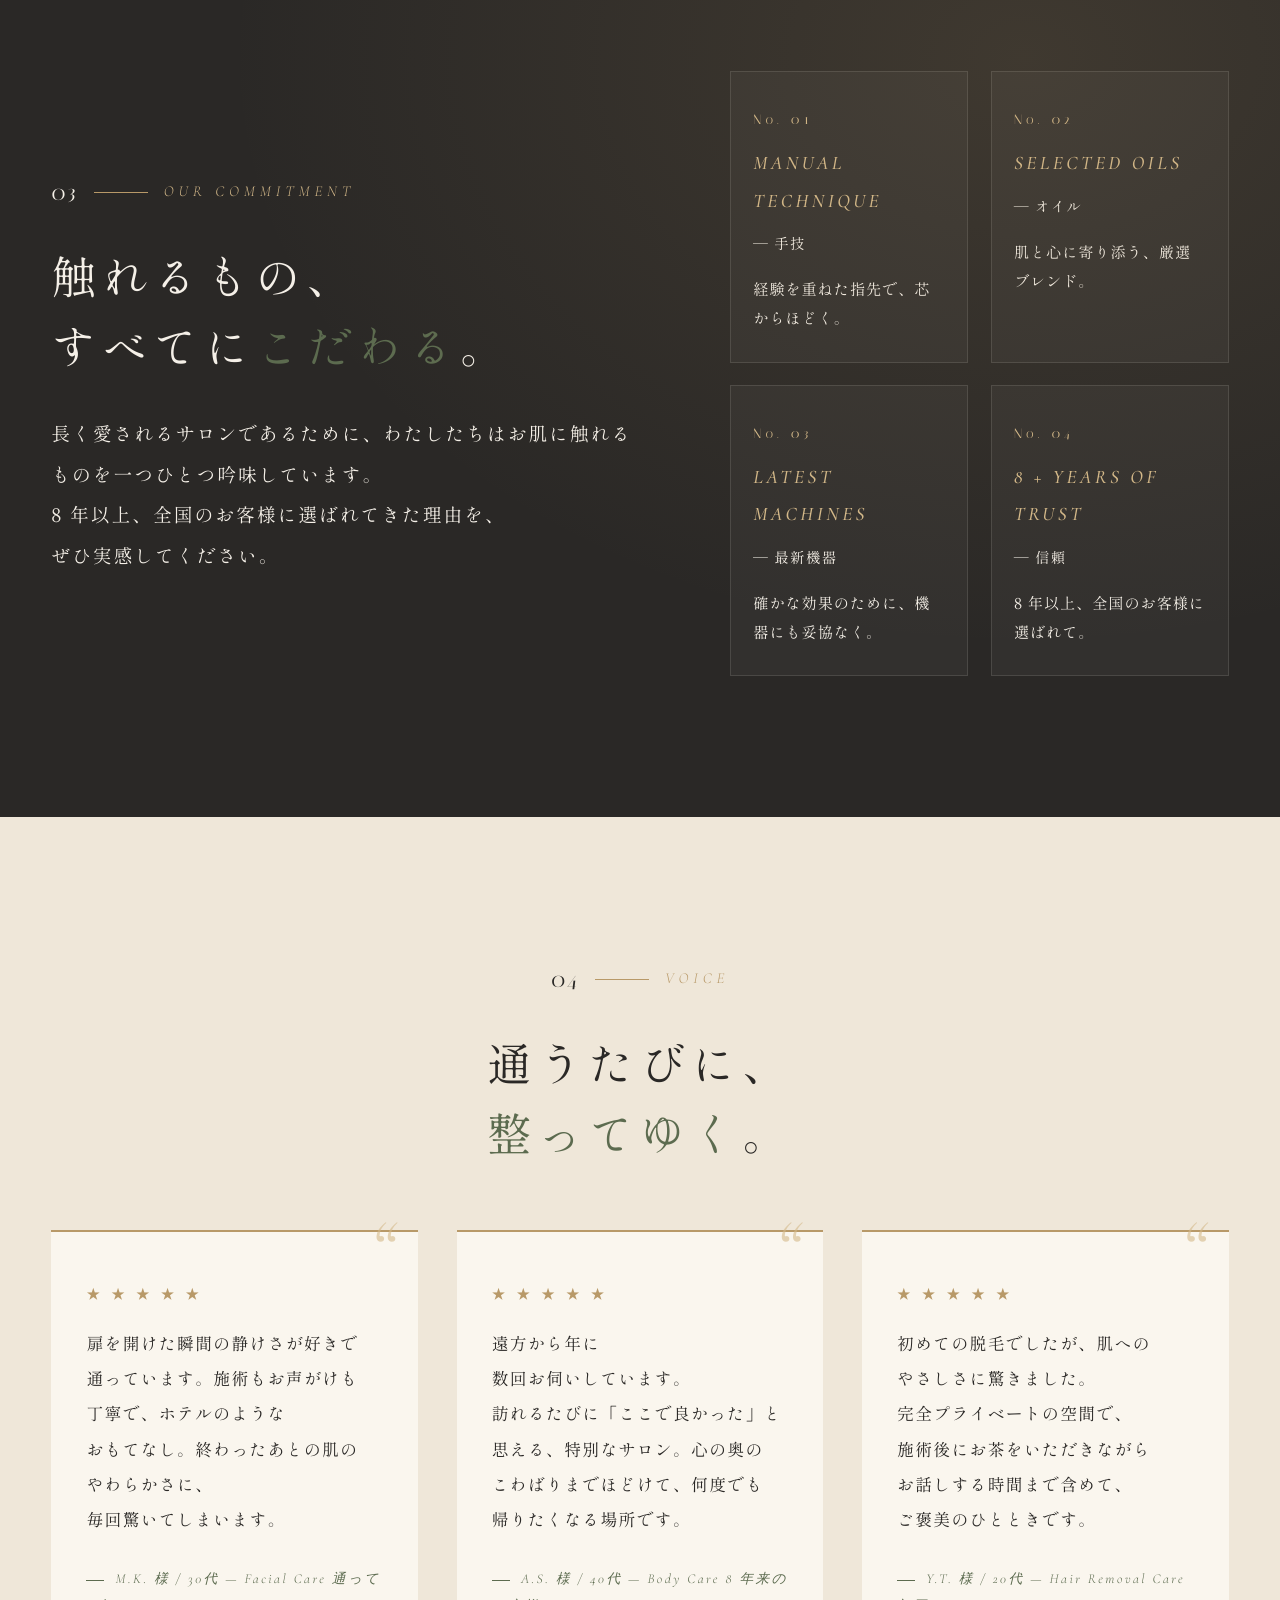
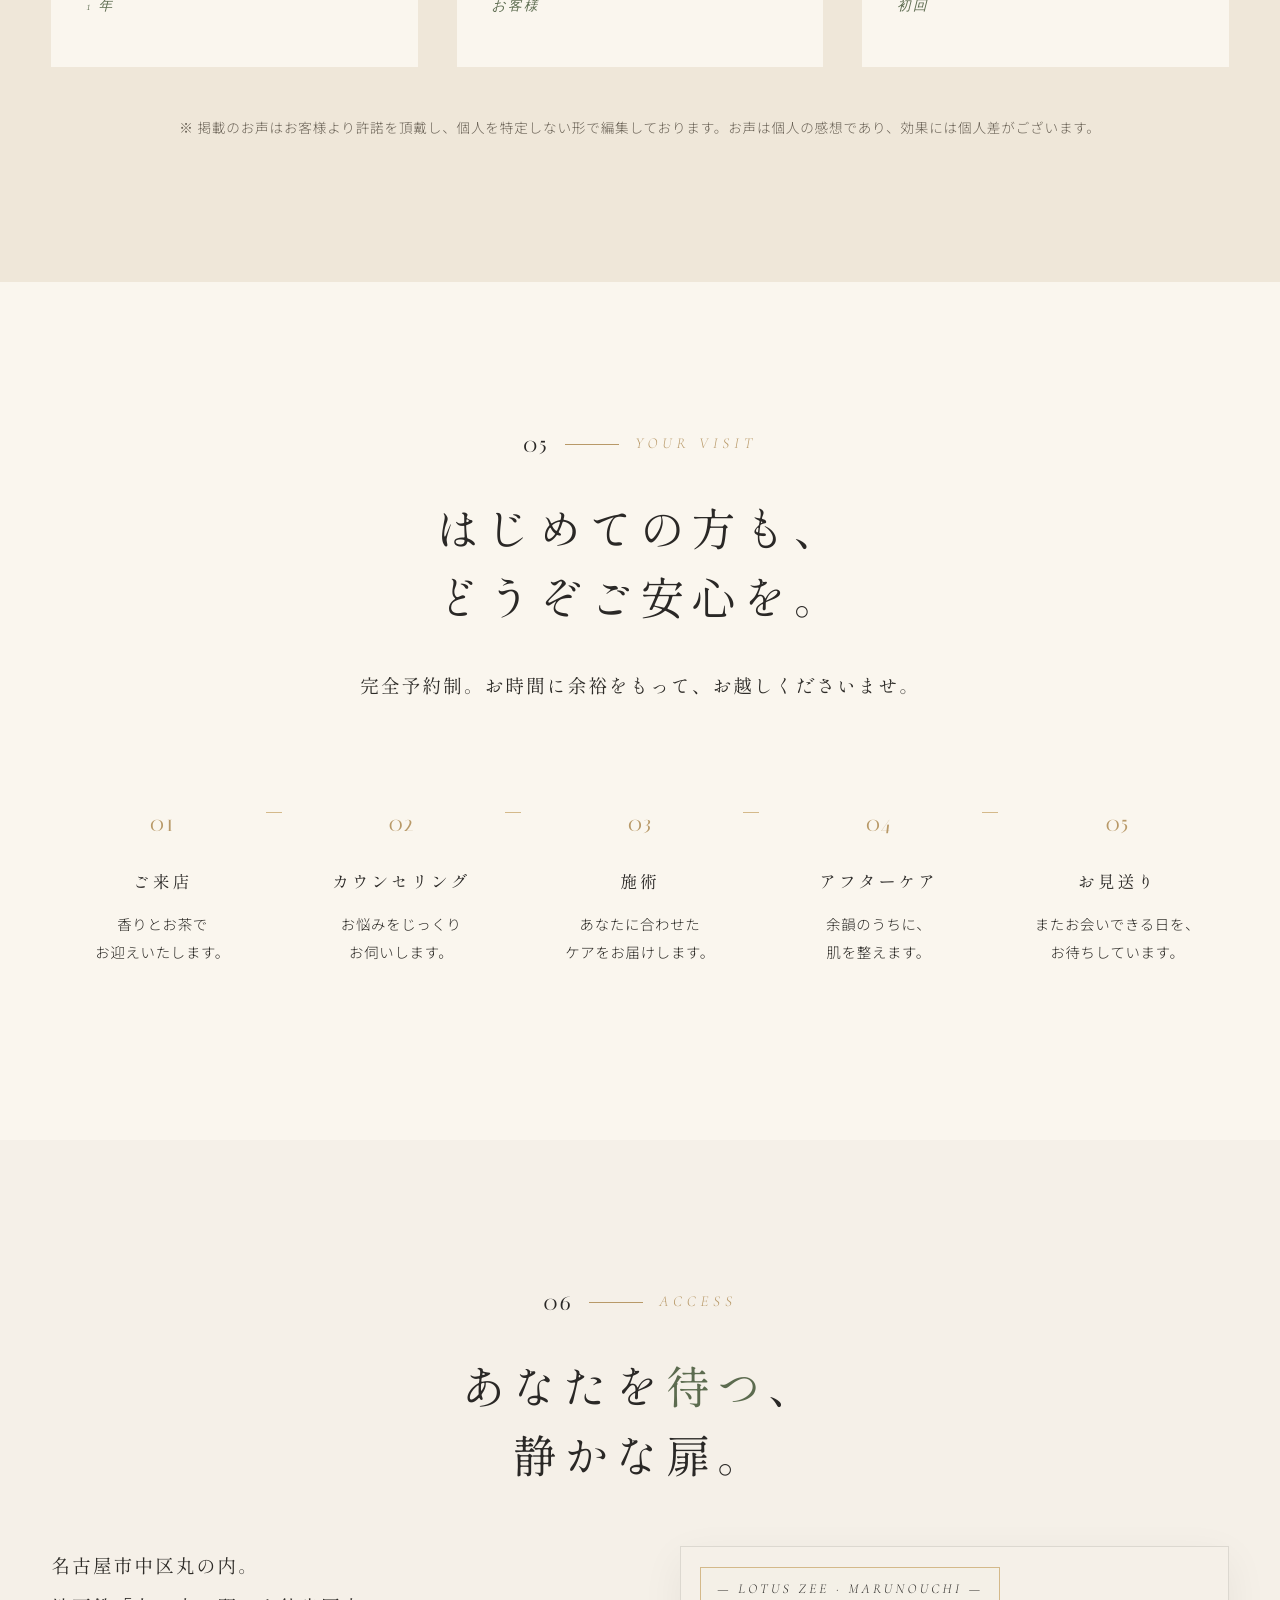
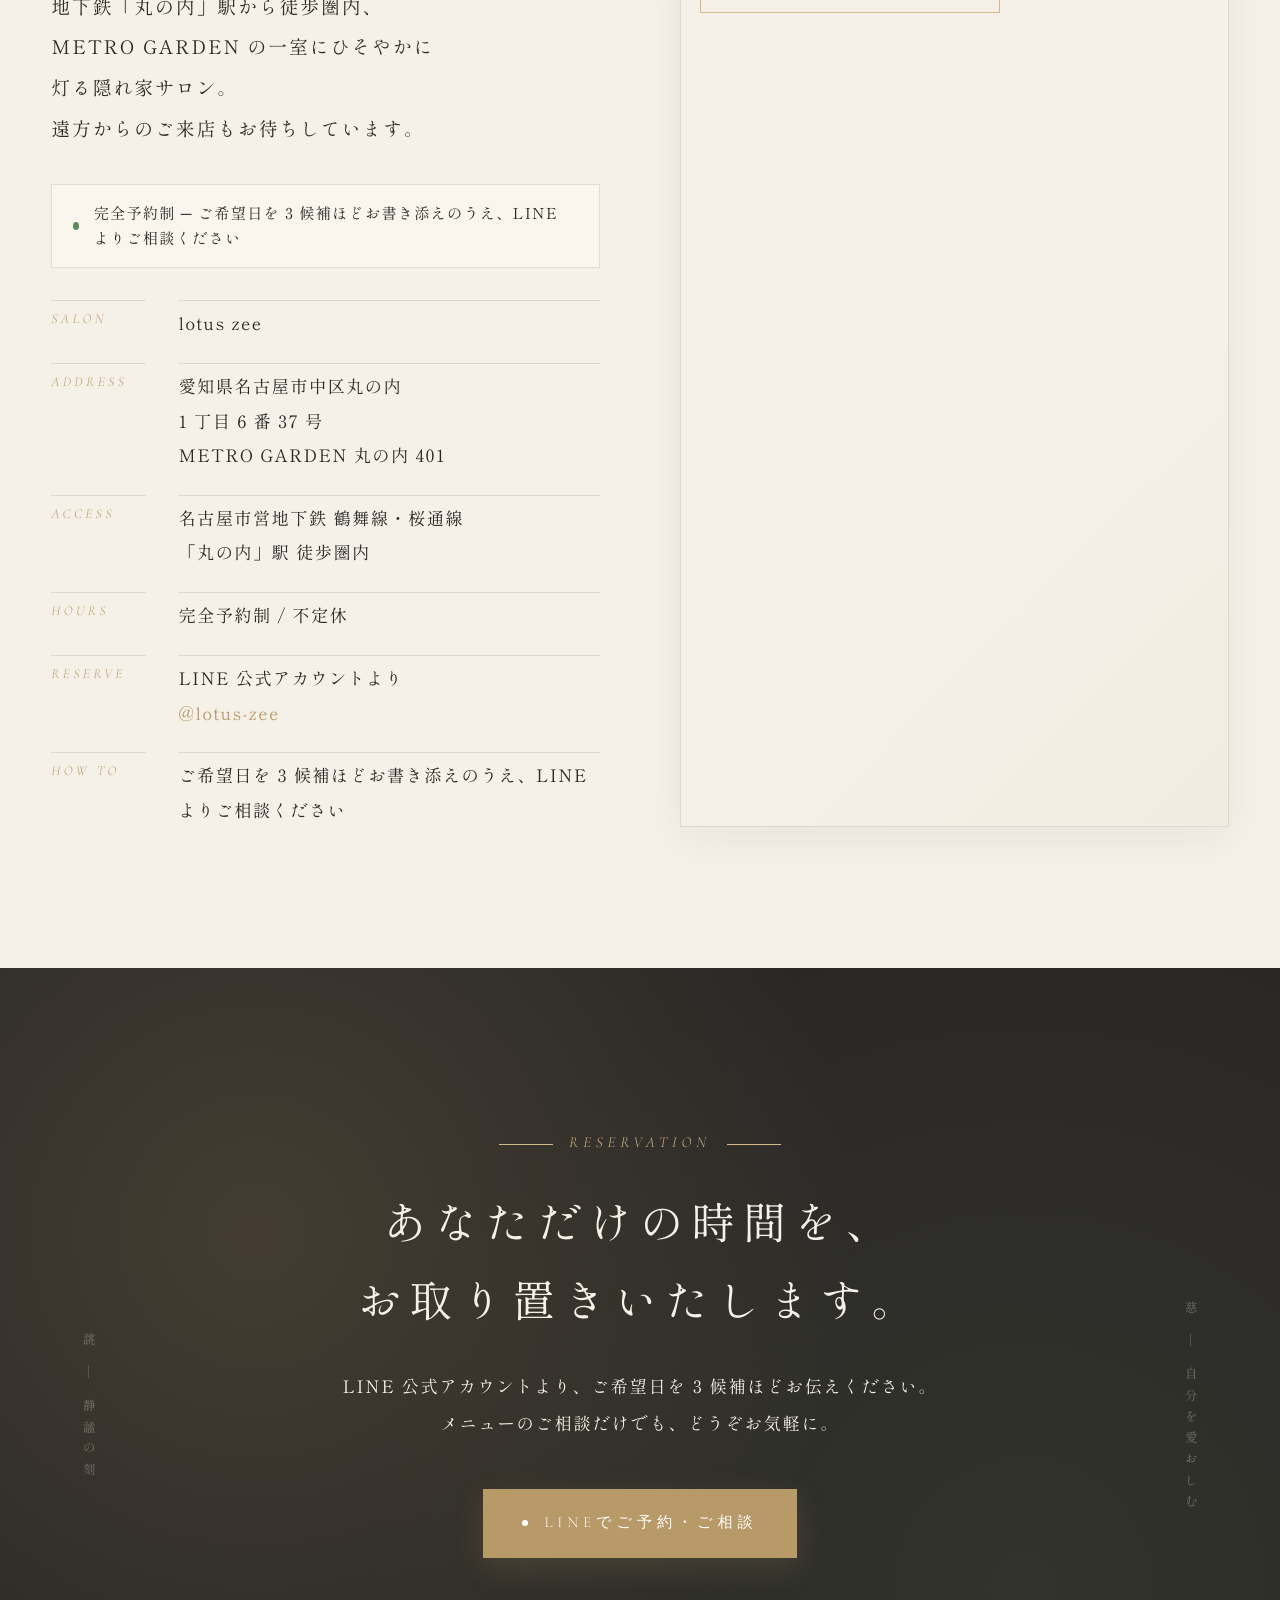
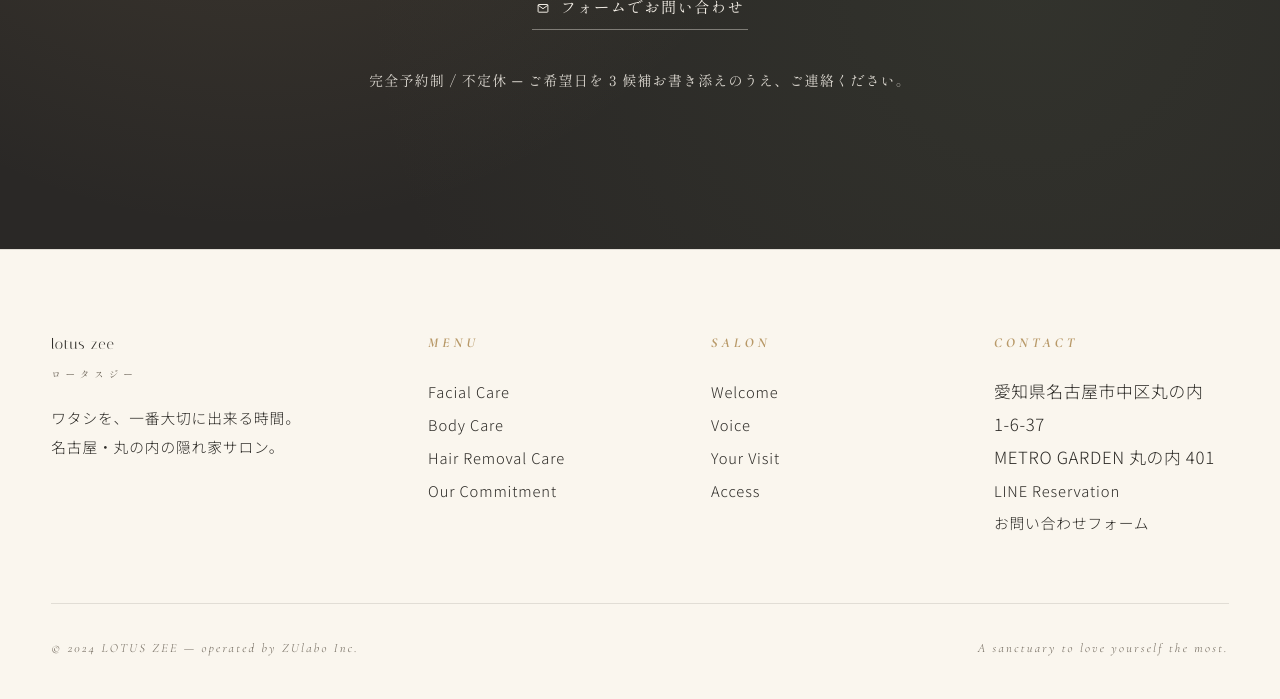
==== commit 8e40f82e: "Add files via upload" ====
--- a/index.html
+++ b/index.html
@@ -1040,6 +1040,33 @@
 }
 
 /* ============================================
+   Line-break utilities — keep designed breaks on PC,
+   let text reflow naturally on phones (≤760px)
+   ============================================ */
+.br-pc{display:inline}
+.br-sp{display:none}
+@media (max-width:760px){
+  .br-pc{display:none}
+  .br-sp{display:inline}
+}
+/* CJK-aware natural wrapping where supported.
+   Unknown values are ignored by older engines, so this is purely additive. */
+.hero__title,.hero__sub,
+.h2,.lede,
+.concept__body p,
+.menu__body .desc,.menu__note,
+.voice__card .text,
+.flow__step p,
+.cta__title,.cta__sub,
+.foot p{
+  text-wrap:pretty;
+  word-break:auto-phrase;
+  line-break:strict;
+}
+/* Larger display headings benefit from balance instead of pretty */
+.hero__title,.h2,.cta__title{text-wrap:balance}
+
+/* ============================================
    Print / Reduced motion
    ============================================ */
 @media (prefers-reduced-motion: reduce){
@@ -1080,7 +1107,7 @@
   <div class="hero__inner">
     <p class="hero__eyebrow">A sanctuary to love yourself the most</p>
     <h1 class="hero__title">ワタシを、<br>一番大切に出来る時間。</h1>
-    <p class="hero__sub">名古屋・丸の内の隠れ家サロン。<br>完全プライベートな空間で、肌と心をやさしく整えます。</p>
+    <p class="hero__sub">名古屋・丸の内の隠れ家サロン。<br class="br-pc">完全プライベートな空間で、肌と心をやさしく整えます。</p>
     <div class="hero__badges">
       <span><i></i>完全プライベート</span>
       <span><i></i>8 年以上の実績</span>
@@ -1105,7 +1132,7 @@
         <path d="M24 14 L24 40" stroke-dasharray="1 2"/>
       </svg>
       <h3>髪のボリュームが気になる</h3>
-      <p>頭皮からそっと整え、<br>ハリと艶のある髪へ。</p>
+      <p>頭皮からそっと整え、<br class="br-pc">ハリと艶のある髪へ。</p>
     </div>
     <div class="intro-band__cell reveal reveal--slower">
       <svg class="icon" viewBox="0 0 48 48" fill="none" stroke="currentColor" stroke-width="1" aria-hidden="true">
@@ -1114,14 +1141,14 @@
         <path d="M24 4 L24 10 M24 38 L24 44 M4 24 L10 24 M38 24 L44 24"/>
       </svg>
       <h3>ツルツル肌になりたい</h3>
-      <p>厳選した手技と機器で、<br>触れたくなるなめらかな肌へ。</p>
+      <p>厳選した手技と機器で、<br class="br-pc">触れたくなるなめらかな肌へ。</p>
     </div>
     <div class="intro-band__cell reveal reveal--slowest">
       <svg class="icon" viewBox="0 0 48 48" fill="none" stroke="currentColor" stroke-width="1" aria-hidden="true">
         <path d="M24 38 C14 30, 8 22, 12 14 C16 8, 22 10, 24 16 C26 10, 32 8, 36 14 C40 22, 34 30, 24 38 Z"/>
       </svg>
       <h3>疲れがたまっている</h3>
-      <p>心と体のこわばりをほどき、<br>軽やかな自分を取り戻す。</p>
+      <p>心と体のこわばりをほどき、<br class="br-pc">軽やかな自分を取り戻す。</p>
     </div>
   </div>
 </section>
@@ -1136,9 +1163,9 @@
       <p class="eyebrow"><span class="num">01</span><span class="bar"></span>Welcome</p>
       <h2 class="h2">あなただけの<em>プライベート</em>、<br>名古屋・丸の内に。</h2>
       <div class="concept__body lede">
-        <p>美しさだけでなく、その先にある<br>心安らぐ時間まで、お届けしたい。</p>
-        <p>手技・オイル・機器をすべて選び抜き、<br>8 年以上、全国のお客様にご愛顧いただいてまいりました。</p>
-        <p>どんな小さなお悩みも、<br>どうぞお気軽にご相談ください。</p>
+        <p>美しさだけでなく、その先にある<br class="br-pc">心安らぐ時間まで、お届けしたい。</p>
+        <p>手技・オイル・機器をすべて選び抜き、<br class="br-pc">8 年以上、全国のお客様にご愛顧いただいてまいりました。</p>
+        <p>どんな小さなお悩みも、<br class="br-pc">どうぞお気軽にご相談ください。</p>
       </div>
       <p class="concept__sign">A sanctuary to love yourself the most.</p>
     </div>
@@ -1151,7 +1178,7 @@
     <div class="menu__intro reveal">
       <p class="eyebrow"><span class="num">02</span><span class="bar"></span>Menu</p>
       <h2 class="h2">整える、ほどく、慈 (いつく) しむ。<br>三つの<em>シグネチャー</em>。</h2>
-      <p class="lede" style="margin-left:auto;margin-right:auto;text-align:center">フェイシャル・ボディ・脱毛。<br>あなたのお悩みに、ひとつずつ寄り添うメニューをご用意しています。</p>
+      <p class="lede" style="margin-left:auto;margin-right:auto;text-align:center">フェイシャル・ボディ・脱毛。<br class="br-pc">あなたのお悩みに、ひとつずつ寄り添うメニューをご用意しています。</p>
     </div>
 
     <div class="menu__list">
@@ -1279,7 +1306,7 @@
       <div class="reveal">
         <p class="eyebrow"><span class="num">03</span><span class="bar"></span>Our Commitment</p>
         <h2 class="h2">触れるもの、<br>すべてに<em>こだわる</em>。</h2>
-        <p class="lede">長く愛されるサロンであるために、わたしたちはお肌に触れるものを一つひとつ吟味しています。<br>8 年以上、全国のお客様に選ばれてきた理由を、ぜひ実感してください。</p>
+        <p class="lede">長く愛されるサロンであるために、わたしたちはお肌に触れるものを一つひとつ吟味しています。<br class="br-pc">8 年以上、全国のお客様に選ばれてきた理由を、ぜひ実感してください。</p>
       </div>
       <div class="cosmetic__items reveal reveal--slower">
         <div class="cosmetic__card">
@@ -1350,23 +1377,23 @@
     <div class="flow__list">
       <div class="flow__step reveal">
         <h4>ご来店</h4>
-        <p>香りとお茶で<br>お迎えいたします。</p>
+        <p>香りとお茶で<br class="br-pc">お迎えいたします。</p>
       </div>
       <div class="flow__step reveal reveal--slower">
         <h4>カウンセリング</h4>
-        <p>お悩みをじっくり<br>お伺いします。</p>
+        <p>お悩みをじっくり<br class="br-pc">お伺いします。</p>
       </div>
       <div class="flow__step reveal reveal--slowest">
         <h4>施術</h4>
-        <p>あなたに合わせた<br>ケアをお届けします。</p>
+        <p>あなたに合わせた<br class="br-pc">ケアをお届けします。</p>
       </div>
       <div class="flow__step reveal" style="transition-delay:.55s">
         <h4>アフターケア</h4>
-        <p>余韻のうちに、<br>肌を整えます。</p>
+        <p>余韻のうちに、<br class="br-pc">肌を整えます。</p>
       </div>
       <div class="flow__step reveal" style="transition-delay:.7s">
         <h4>お見送り</h4>
-        <p>またお会いできる日を、<br>お待ちしています。</p>
+        <p>またお会いできる日を、<br class="br-pc">お待ちしています。</p>
       </div>
     </div>
   </div>
@@ -1381,7 +1408,7 @@
     </div>
     <div class="access__grid">
       <div class="access__info reveal">
-        <p class="lede">名古屋市中区丸の内。<br>地下鉄「丸の内」駅から徒歩圏内、<br>METRO GARDEN の一室にひそやかに灯る隠れ家サロン。<br>遠方からのご来店もお待ちしています。</p>
+        <p class="lede">名古屋市中区丸の内。<br class="br-pc">地下鉄「丸の内」駅から徒歩圏内、<br class="br-pc">METRO GARDEN の一室にひそやかに灯る隠れ家サロン。<br class="br-pc">遠方からのご来店もお待ちしています。</p>
         <p class="access__status" id="status">
           <span class="status__dot"></span>
           <span class="status__text">— 営業状況を確認中 —</span>
@@ -1414,7 +1441,7 @@
   <div class="cta__inner reveal">
     <p class="eyebrow" style="justify-content:center;color:var(--c-gold-soft)"><span class="bar" style="background:var(--c-gold-soft)"></span>Reservation<span class="bar" style="background:var(--c-gold-soft)"></span></p>
     <h2 class="cta__title">あなただけの時間を、<br>お取り置きいたします。</h2>
-    <p class="cta__sub">LINE 公式アカウントより、ご希望日を 3 候補ほどお伝えください。<br>メニューのご相談だけでも、どうぞお気軽に。</p>
+    <p class="cta__sub">LINE 公式アカウントより、ご希望日を 3 候補ほどお伝えください。<br class="br-pc">メニューのご相談だけでも、どうぞお気軽に。</p>
     <div class="cta__primary">
       <a href="https://lin.ee/jr5cKD4" class="btn btn--solid btn--lg" target="_blank" rel="noopener">
         <span class="dot"></span>LINEでご予約・ご相談
@@ -1432,7 +1459,7 @@
   <div class="foot__top">
     <div>
       <p class="foot__brand">lotus zee<small>ロータスジー</small></p>
-      <p style="margin-top:1.2rem;color:var(--c-text)">ワタシを、一番大切に出来る時間。<br>名古屋・丸の内の隠れ家サロン。</p>
+      <p style="margin-top:1.2rem;color:var(--c-text)">ワタシを、一番大切に出来る時間。<br class="br-pc">名古屋・丸の内の隠れ家サロン。</p>
     </div>
     <div>
       <h5>Menu</h5>
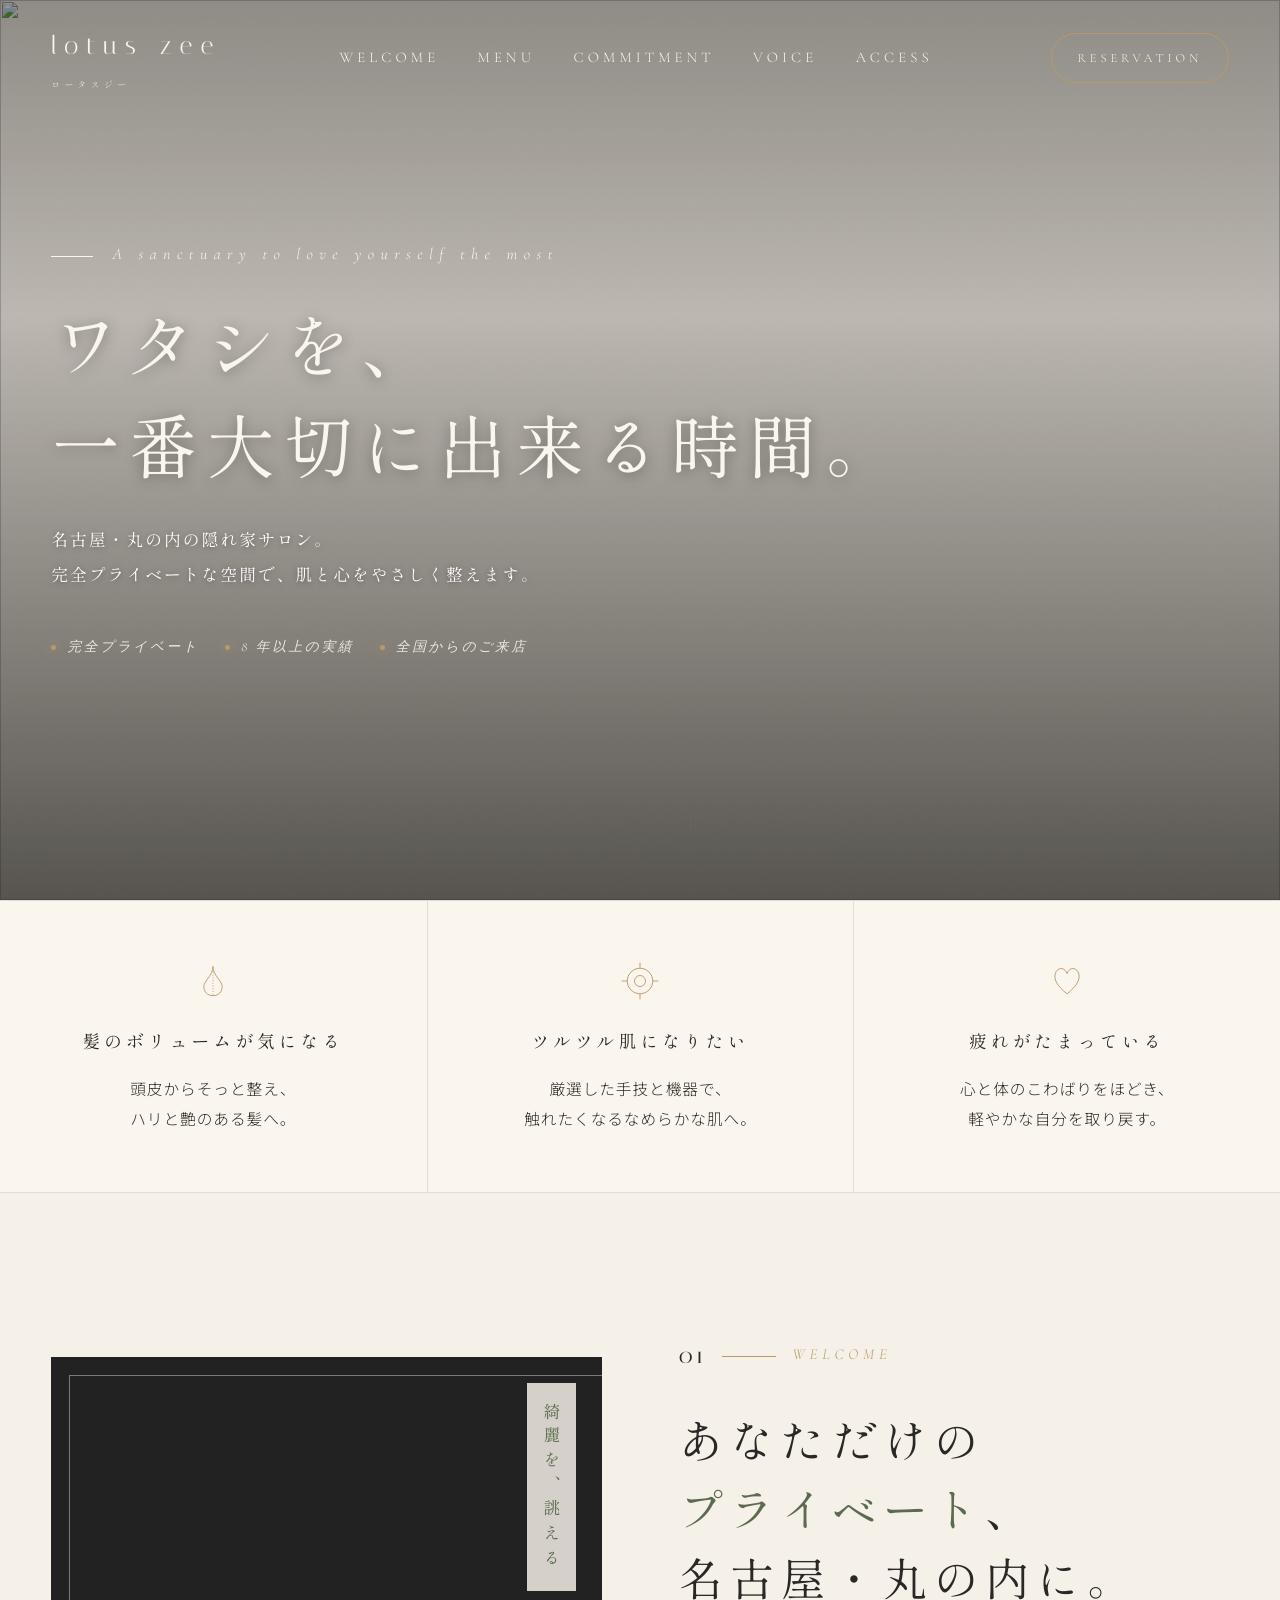
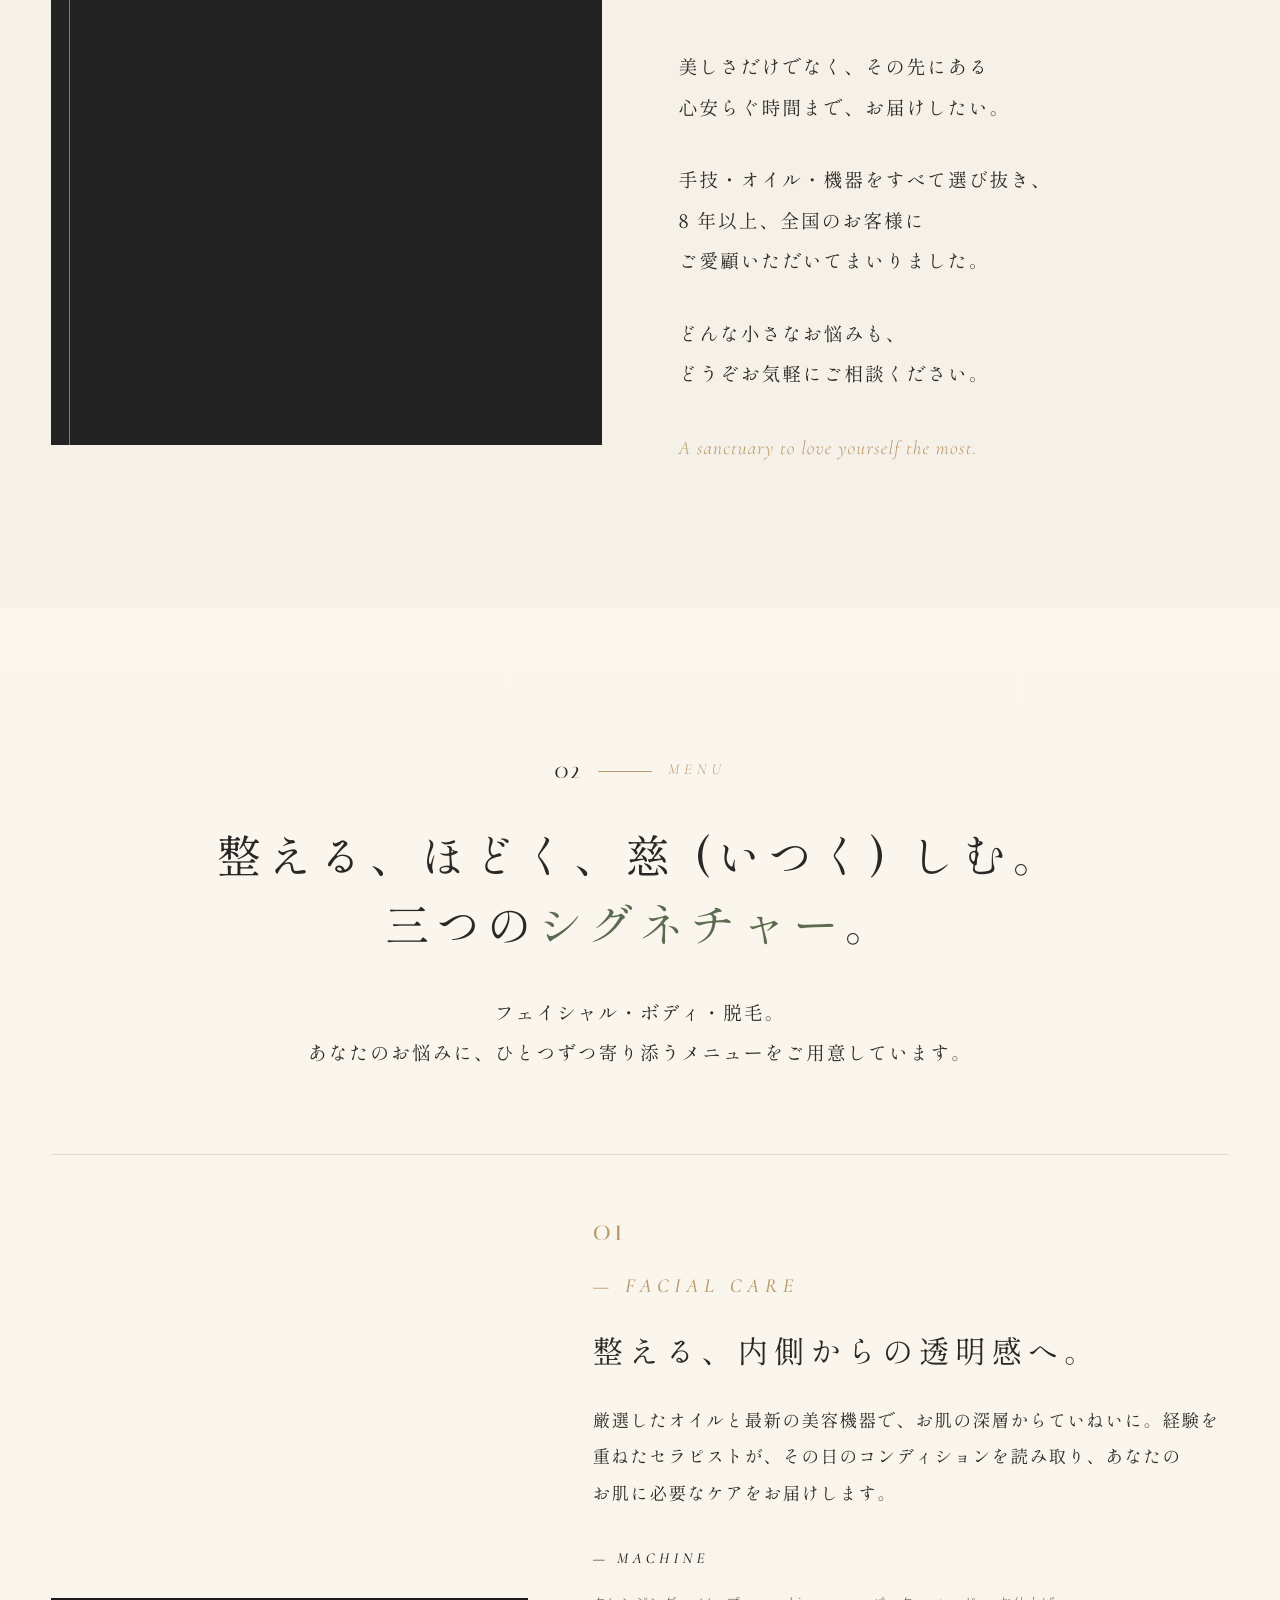
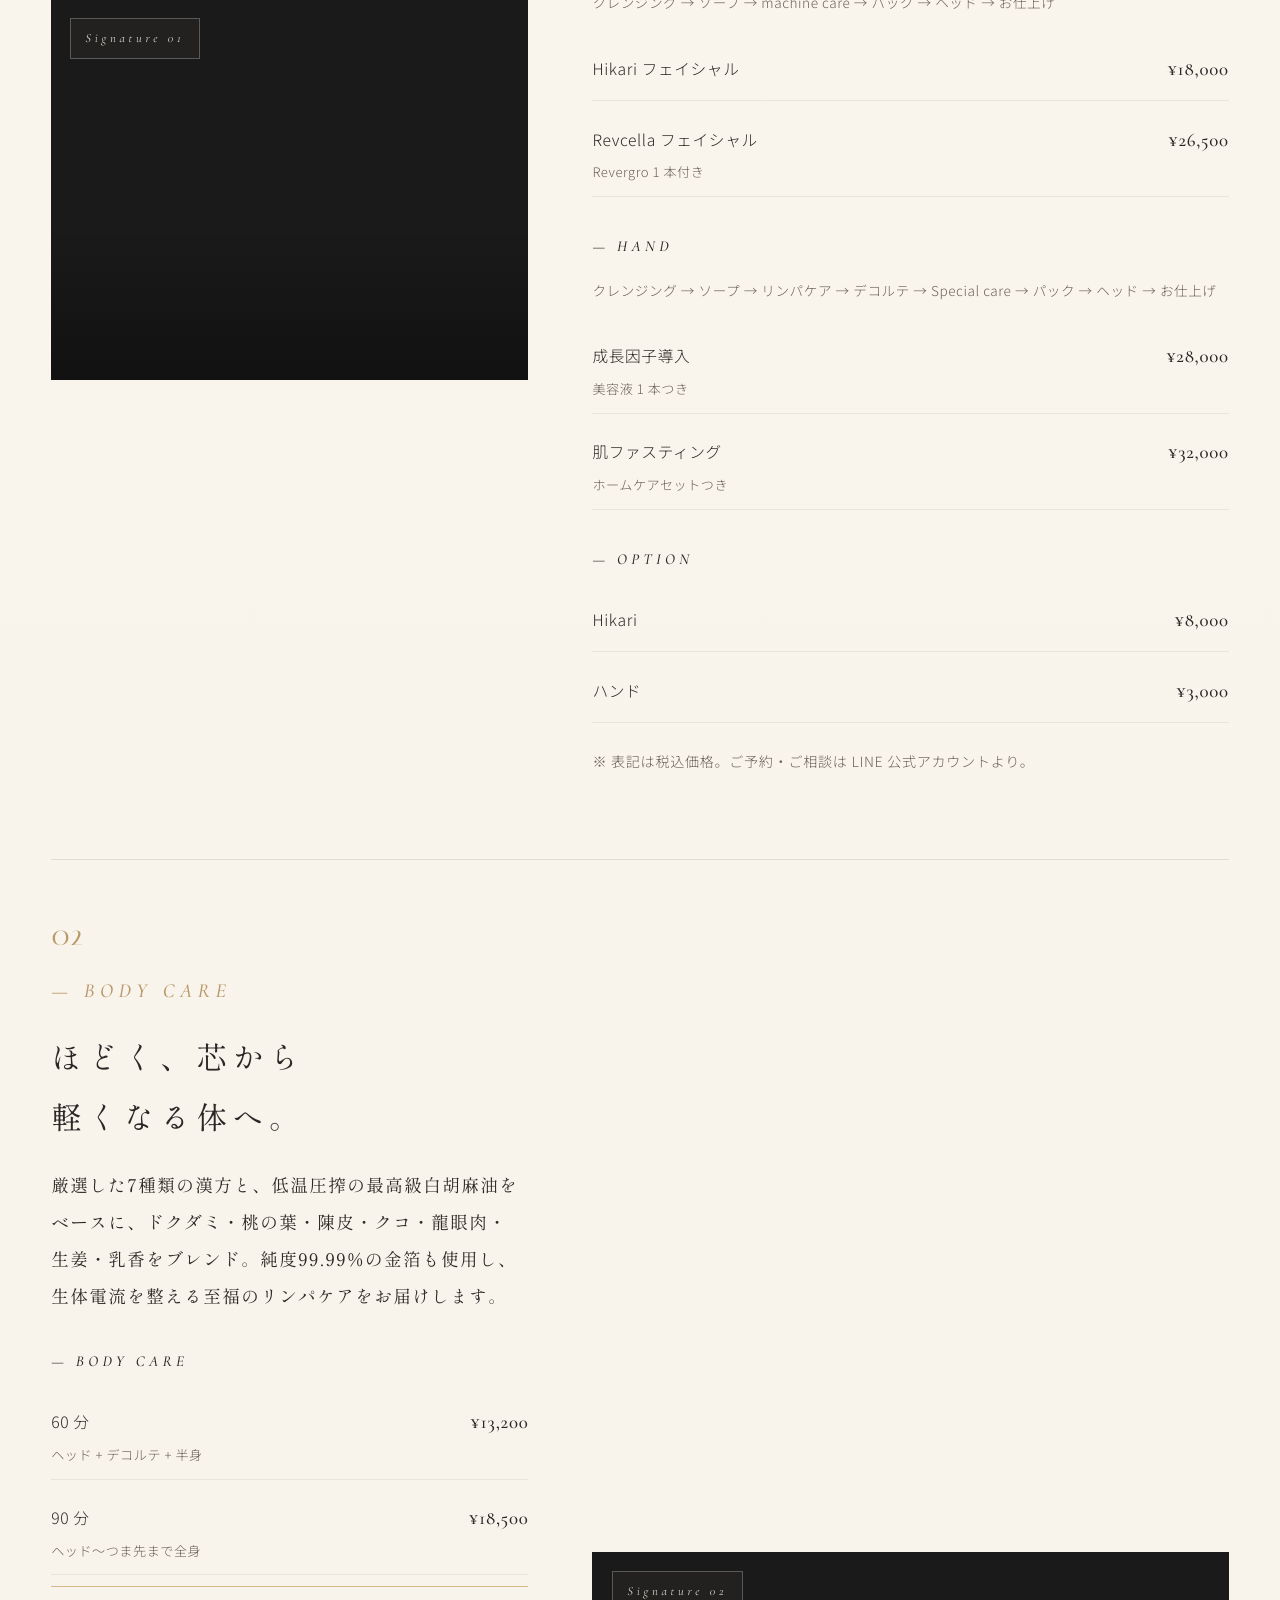
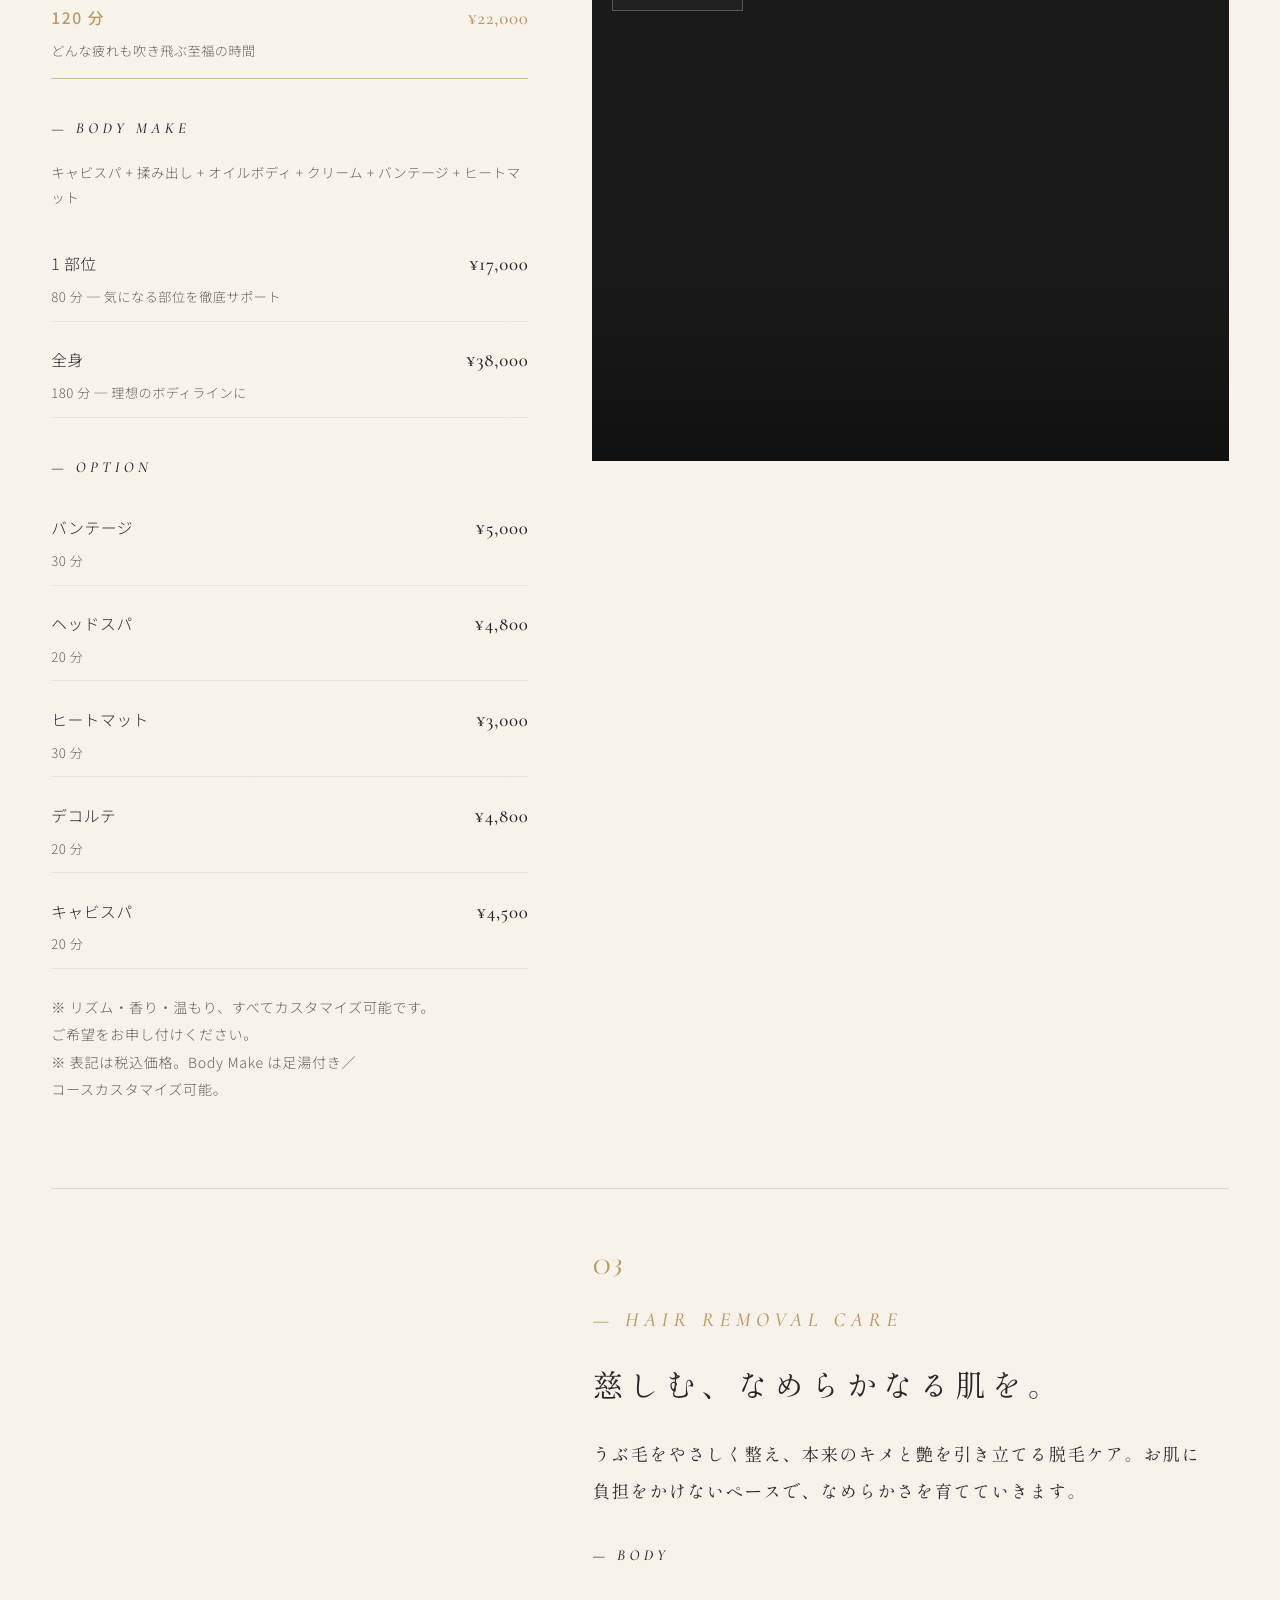
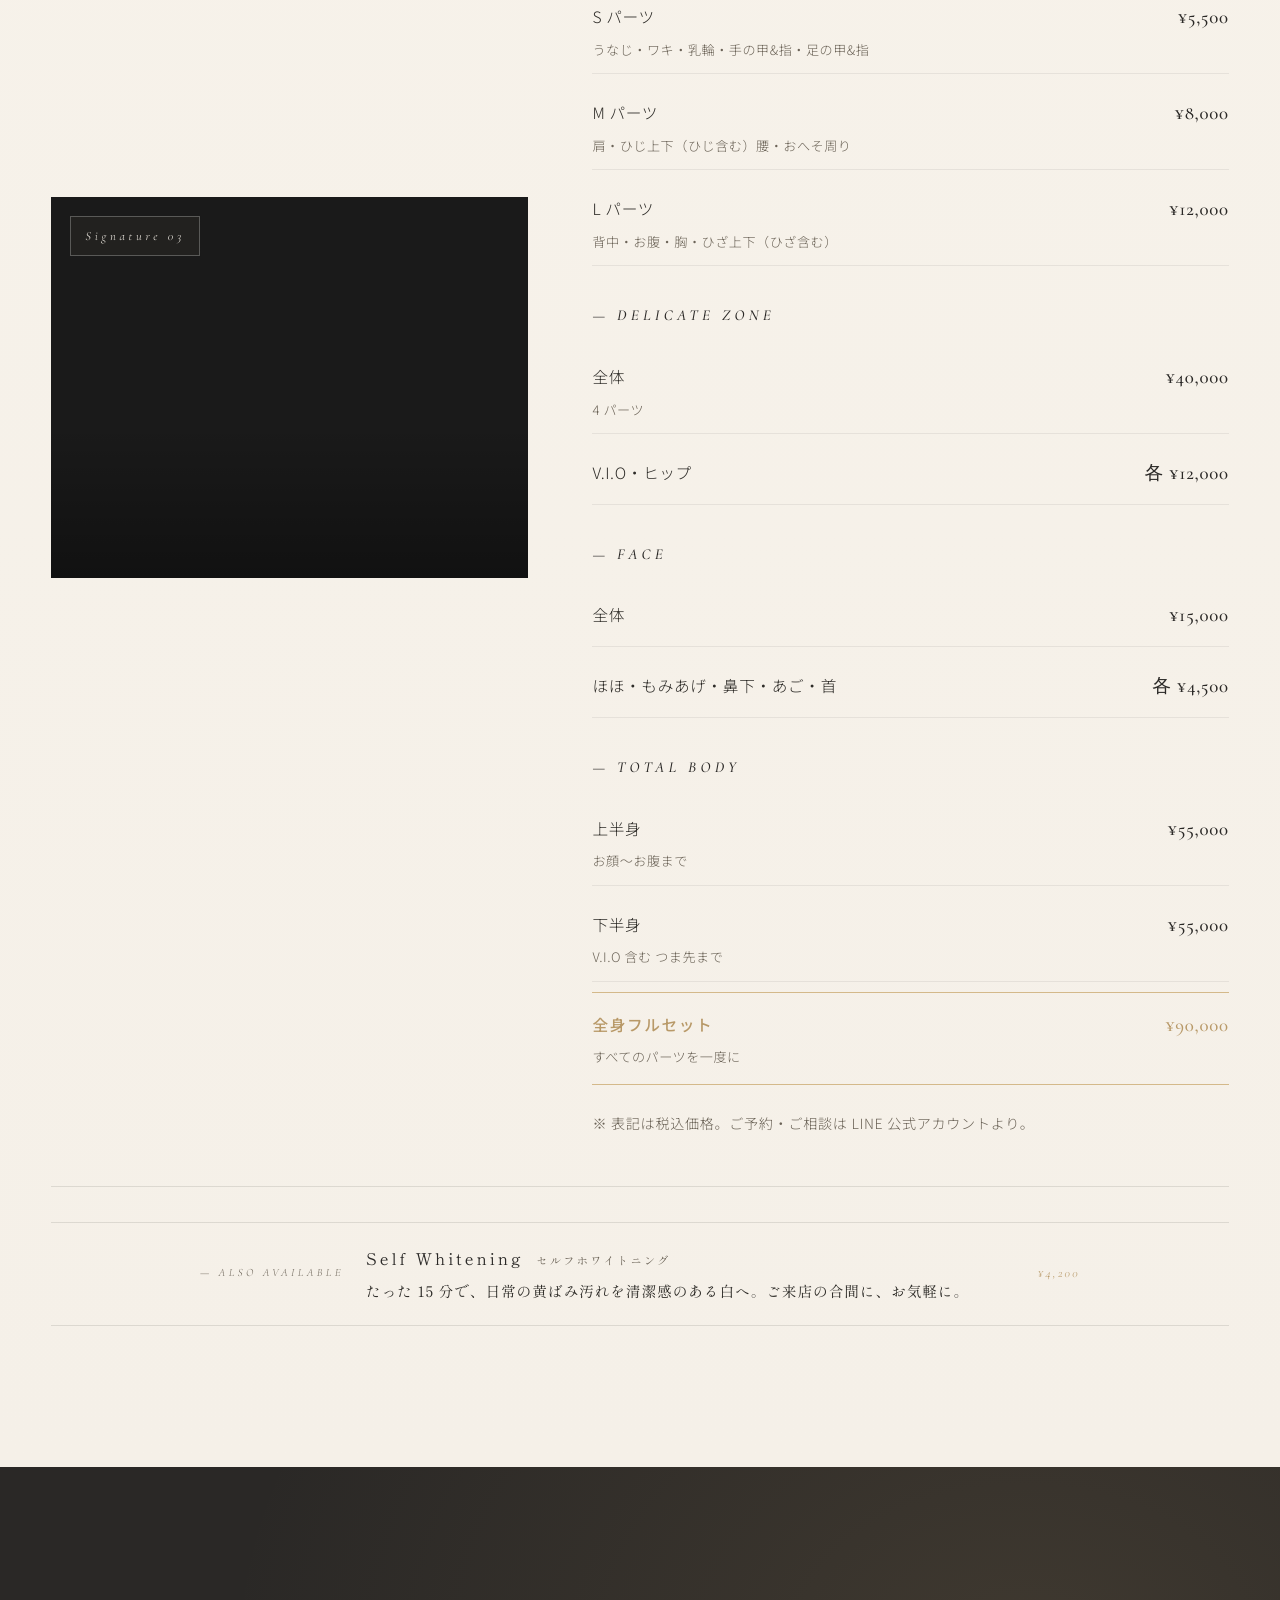
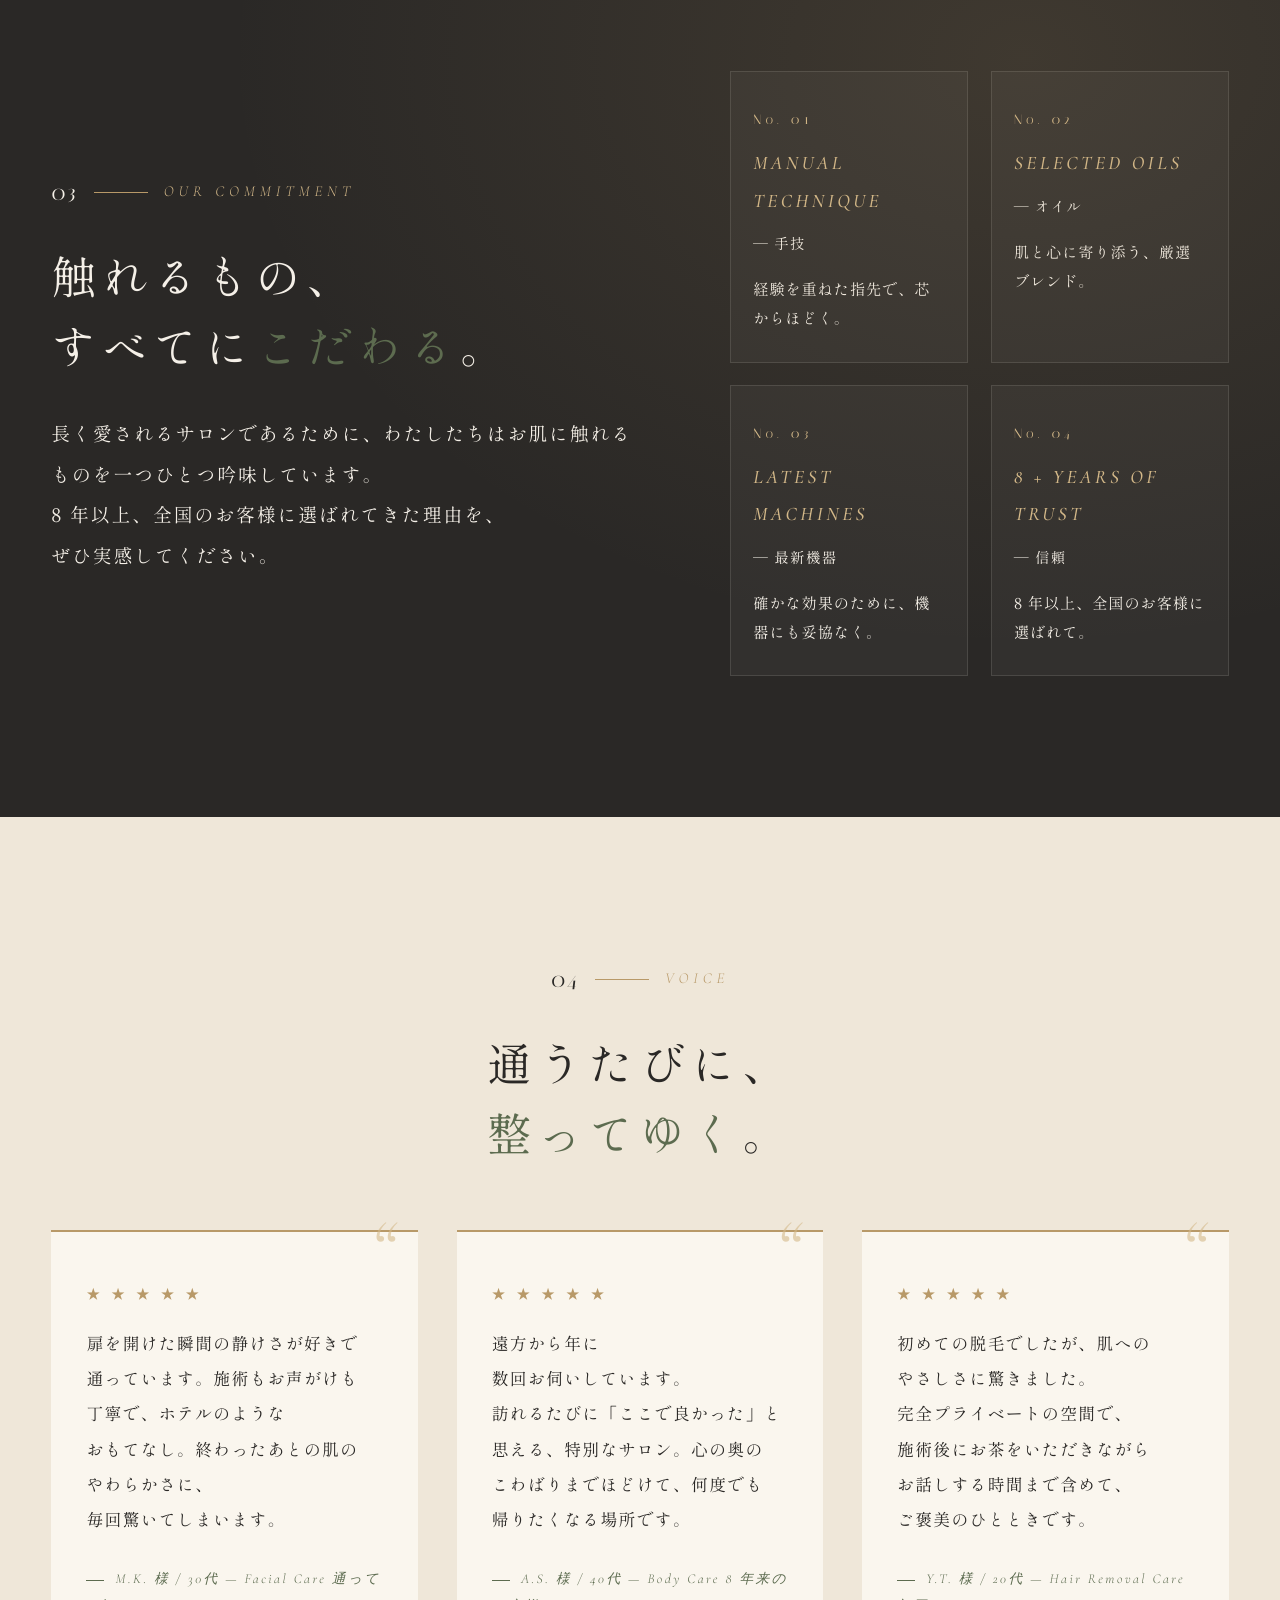
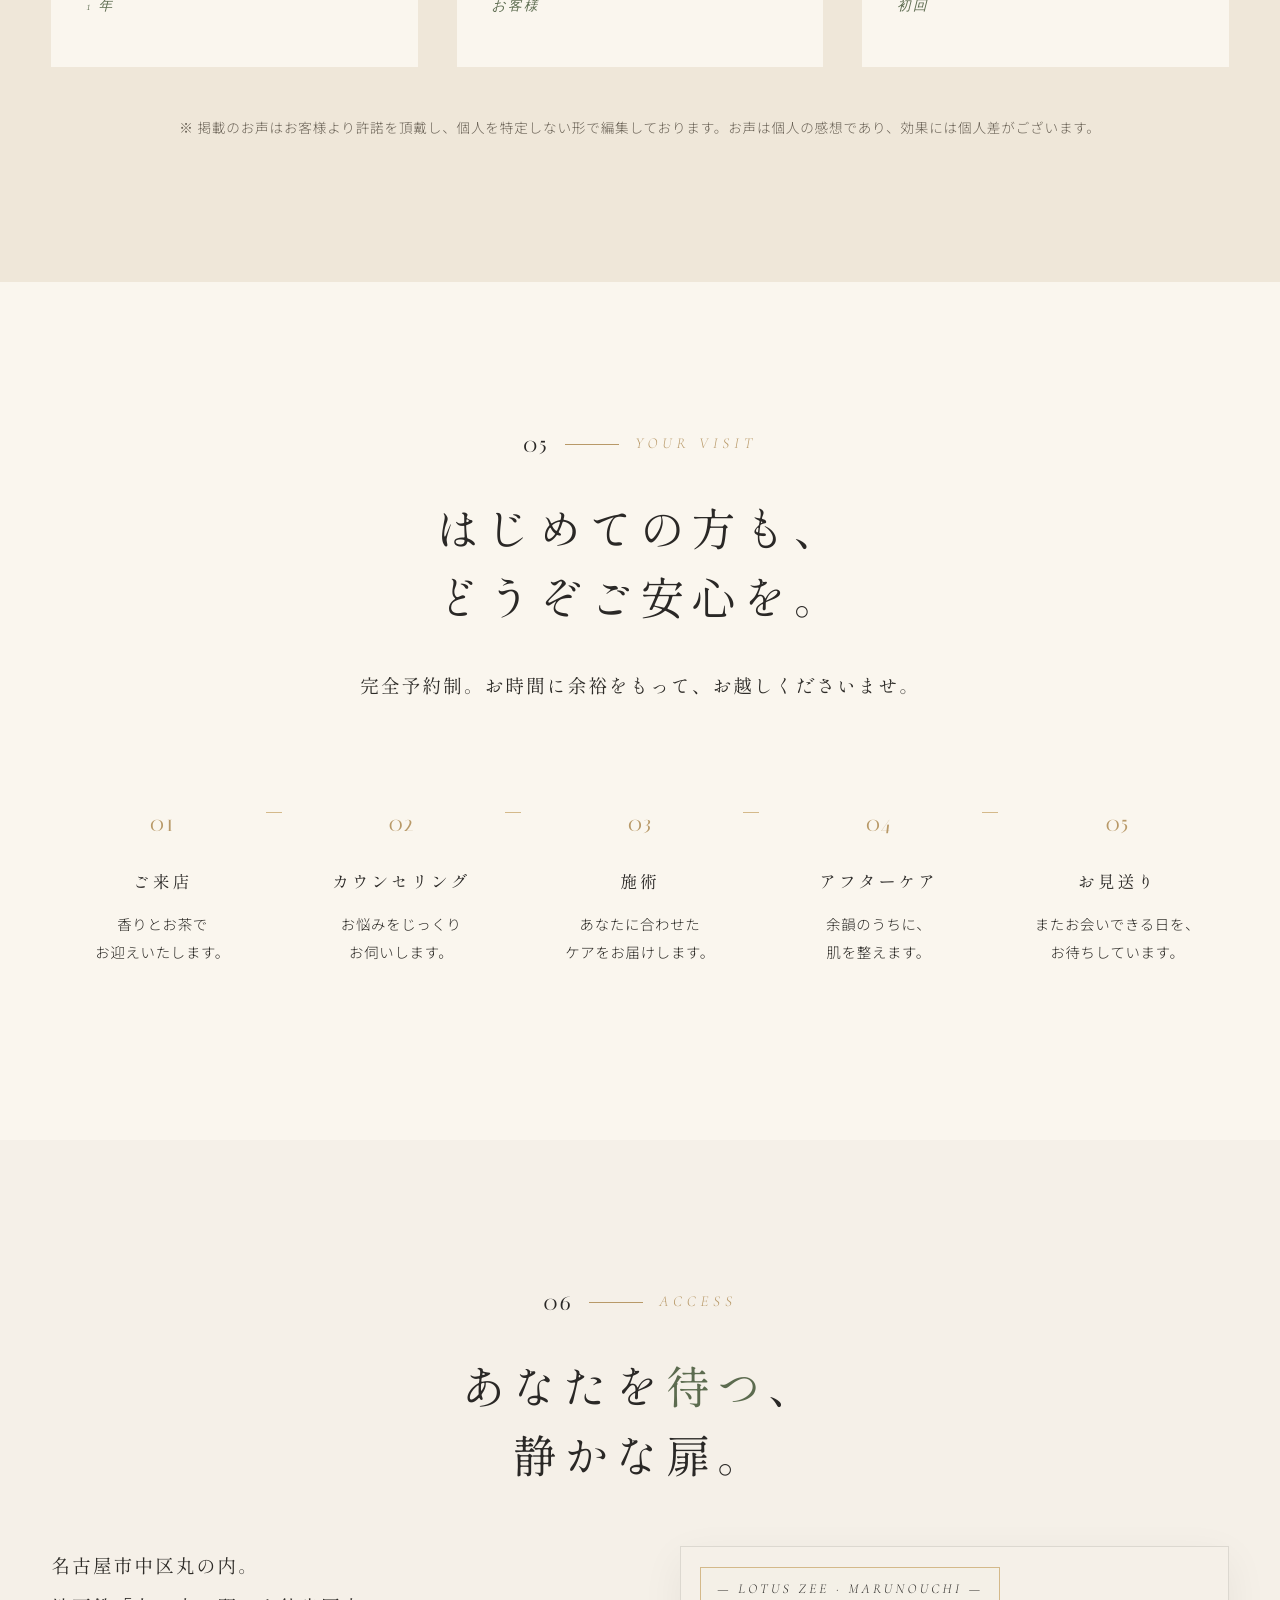
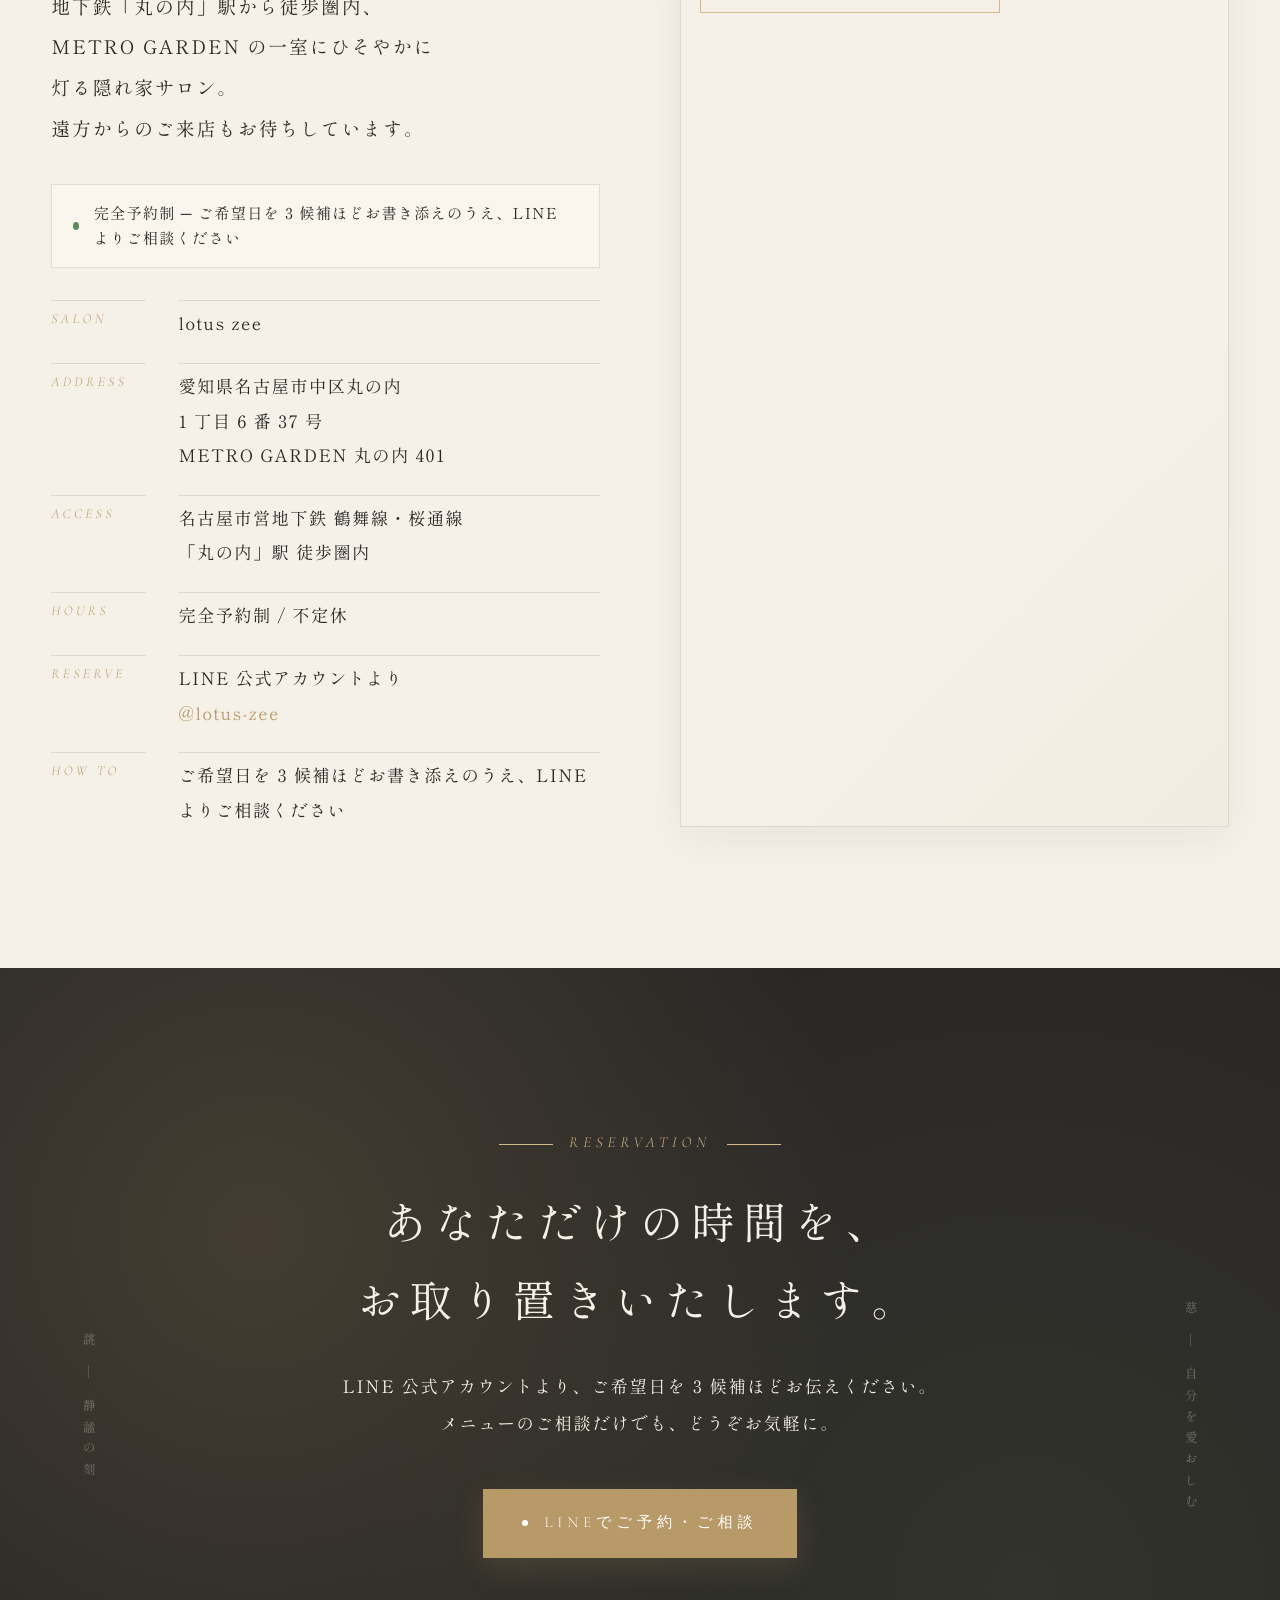
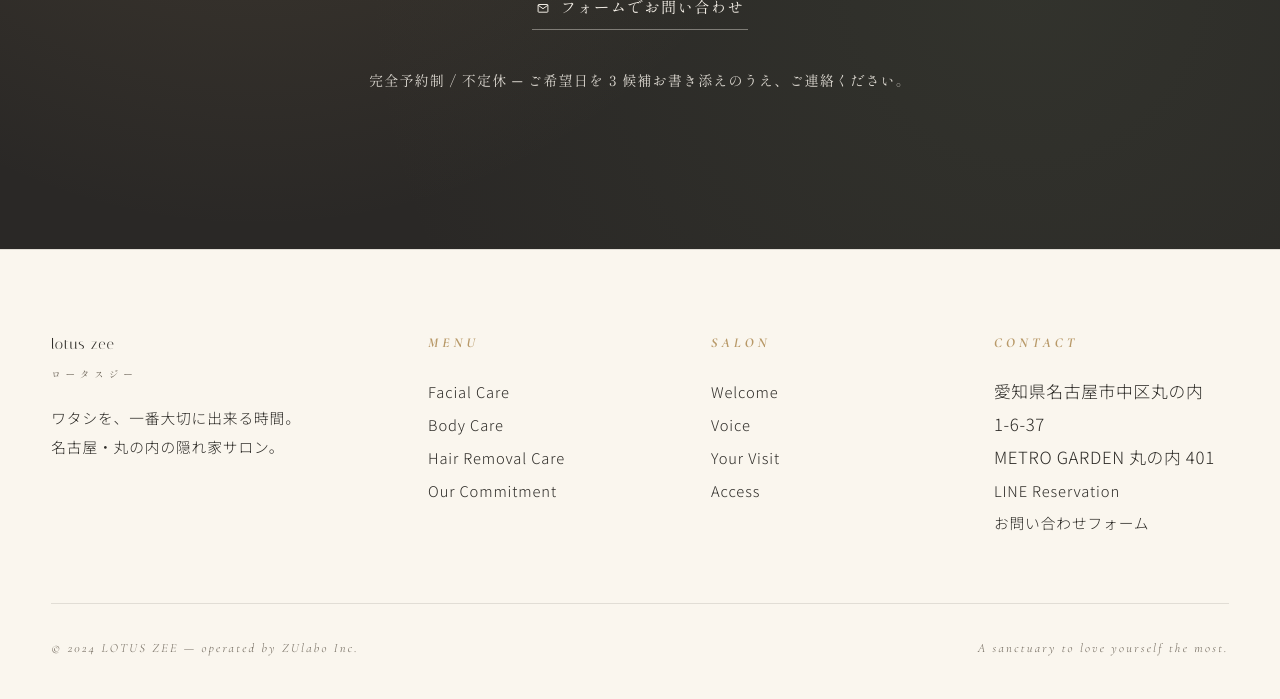
==== commit 868b5c4a: "Add files via upload" ====
--- a/index.html
+++ b/index.html
@@ -339,10 +339,13 @@
 .intro-band__cell p{
   font-size:.98rem;line-height:1.95;color:var(--c-text);letter-spacing:.06em;
 }
+@media (max-width:900px){
+  .intro-band__grid{grid-template-columns:1fr}
+  .intro-band__cell{border-left:0;border-top:1px solid var(--c-line)}
+  .intro-band__cell:first-child{border-top:0}
+}
 @media (max-width:760px){
-  .intro-band__grid{grid-template-columns:1fr}
-  .intro-band__cell{border-left:0;border-top:1px solid var(--c-line);padding:2.4rem 1.4rem}
-  .intro-band__cell:first-child{border-top:0}
+  .intro-band__cell{padding:2.4rem 1.4rem}
 }
 
 /* ============================================
@@ -1054,9 +1057,10 @@
 .hero__title,.hero__sub,
 .h2,.lede,
 .concept__body p,
-.menu__body .desc,.menu__note,
+.menu__body h3,.menu__body .desc,.menu__note,
 .voice__card .text,
-.flow__step p,
+.intro-band__cell h3,.intro-band__cell p,
+.flow__step h4,.flow__step p,
 .cta__title,.cta__sub,
 .foot p{
   text-wrap:pretty;
@@ -1106,7 +1110,7 @@
   <div class="hero__tate">名古屋・丸の内 完全プライベート</div>
   <div class="hero__inner">
     <p class="hero__eyebrow">A sanctuary to love yourself the most</p>
-    <h1 class="hero__title">ワタシを、<br>一番大切に出来る時間。</h1>
+    <h1 class="hero__title">ワタシを、<br class="br-pc"><br class="br-sp">一番大切に<br class="br-sp">出来る時間。</h1>
     <p class="hero__sub">名古屋・丸の内の隠れ家サロン。<br class="br-pc">完全プライベートな空間で、肌と心をやさしく整えます。</p>
     <div class="hero__badges">
       <span><i></i>完全プライベート</span>
@@ -1161,7 +1165,7 @@
     </div>
     <div class="reveal reveal--slower">
       <p class="eyebrow"><span class="num">01</span><span class="bar"></span>Welcome</p>
-      <h2 class="h2">あなただけの<em>プライベート</em>、<br>名古屋・丸の内に。</h2>
+      <h2 class="h2">あなただけの<em>プライベート</em>、<br class="br-pc"><br class="br-sp">名古屋・丸の内に。</h2>
       <div class="concept__body lede">
         <p>美しさだけでなく、その先にある<br class="br-pc">心安らぐ時間まで、お届けしたい。</p>
         <p>手技・オイル・機器をすべて選び抜き、<br class="br-pc">8 年以上、全国のお客様にご愛顧いただいてまいりました。</p>
@@ -1177,7 +1181,7 @@
   <div class="wrap">
     <div class="menu__intro reveal">
       <p class="eyebrow"><span class="num">02</span><span class="bar"></span>Menu</p>
-      <h2 class="h2">整える、ほどく、慈 (いつく) しむ。<br>三つの<em>シグネチャー</em>。</h2>
+      <h2 class="h2">整える、ほどく、慈 (いつく) しむ。<br class="br-pc"><br class="br-sp">三つの<em>シグネチャー</em>。</h2>
       <p class="lede" style="margin-left:auto;margin-right:auto;text-align:center">フェイシャル・ボディ・脱毛。<br class="br-pc">あなたのお悩みに、ひとつずつ寄り添うメニューをご用意しています。</p>
     </div>
 
@@ -1343,7 +1347,7 @@
   <div class="wrap">
     <div style="text-align:center" class="reveal">
       <p class="eyebrow" style="justify-content:center"><span class="num">04</span><span class="bar"></span>Voice</p>
-      <h2 class="h2">通うたびに、<br><em>整ってゆく</em>。</h2>
+      <h2 class="h2">通うたびに、<br class="br-pc"><br class="br-sp"><em>整ってゆく</em>。</h2>
     </div>
     <div class="voice__grid">
       <div class="voice__card reveal">
@@ -1371,7 +1375,7 @@
   <div class="wrap">
     <div style="text-align:center" class="reveal">
       <p class="eyebrow" style="justify-content:center"><span class="num">05</span><span class="bar"></span>Your Visit</p>
-      <h2 class="h2">はじめての方も、<br>どうぞご安心を。</h2>
+      <h2 class="h2">はじめての方も、<br class="br-pc"><br class="br-sp">どうぞご安心を。</h2>
       <p class="lede" style="margin:0 auto">完全予約制。お時間に余裕をもって、お越しくださいませ。</p>
     </div>
     <div class="flow__list">
@@ -1404,7 +1408,7 @@
   <div class="wrap">
     <div style="text-align:center" class="reveal">
       <p class="eyebrow" style="justify-content:center"><span class="num">06</span><span class="bar"></span>Access</p>
-      <h2 class="h2">あなたを<em>待つ</em>、<br>静かな扉。</h2>
+      <h2 class="h2">あなたを<em>待つ</em>、<br class="br-pc"><br class="br-sp">静かな扉。</h2>
     </div>
     <div class="access__grid">
       <div class="access__info reveal">
@@ -1440,7 +1444,7 @@
   <div class="cta__tate2">慈 — 自分を愛おしむ</div>
   <div class="cta__inner reveal">
     <p class="eyebrow" style="justify-content:center;color:var(--c-gold-soft)"><span class="bar" style="background:var(--c-gold-soft)"></span>Reservation<span class="bar" style="background:var(--c-gold-soft)"></span></p>
-    <h2 class="cta__title">あなただけの時間を、<br>お取り置きいたします。</h2>
+    <h2 class="cta__title">あなただけの時間を、<br class="br-pc"><br class="br-sp">お取り置きいたします。</h2>
     <p class="cta__sub">LINE 公式アカウントより、ご希望日を 3 候補ほどお伝えください。<br class="br-pc">メニューのご相談だけでも、どうぞお気軽に。</p>
     <div class="cta__primary">
       <a href="https://lin.ee/jr5cKD4" class="btn btn--solid btn--lg" target="_blank" rel="noopener">
